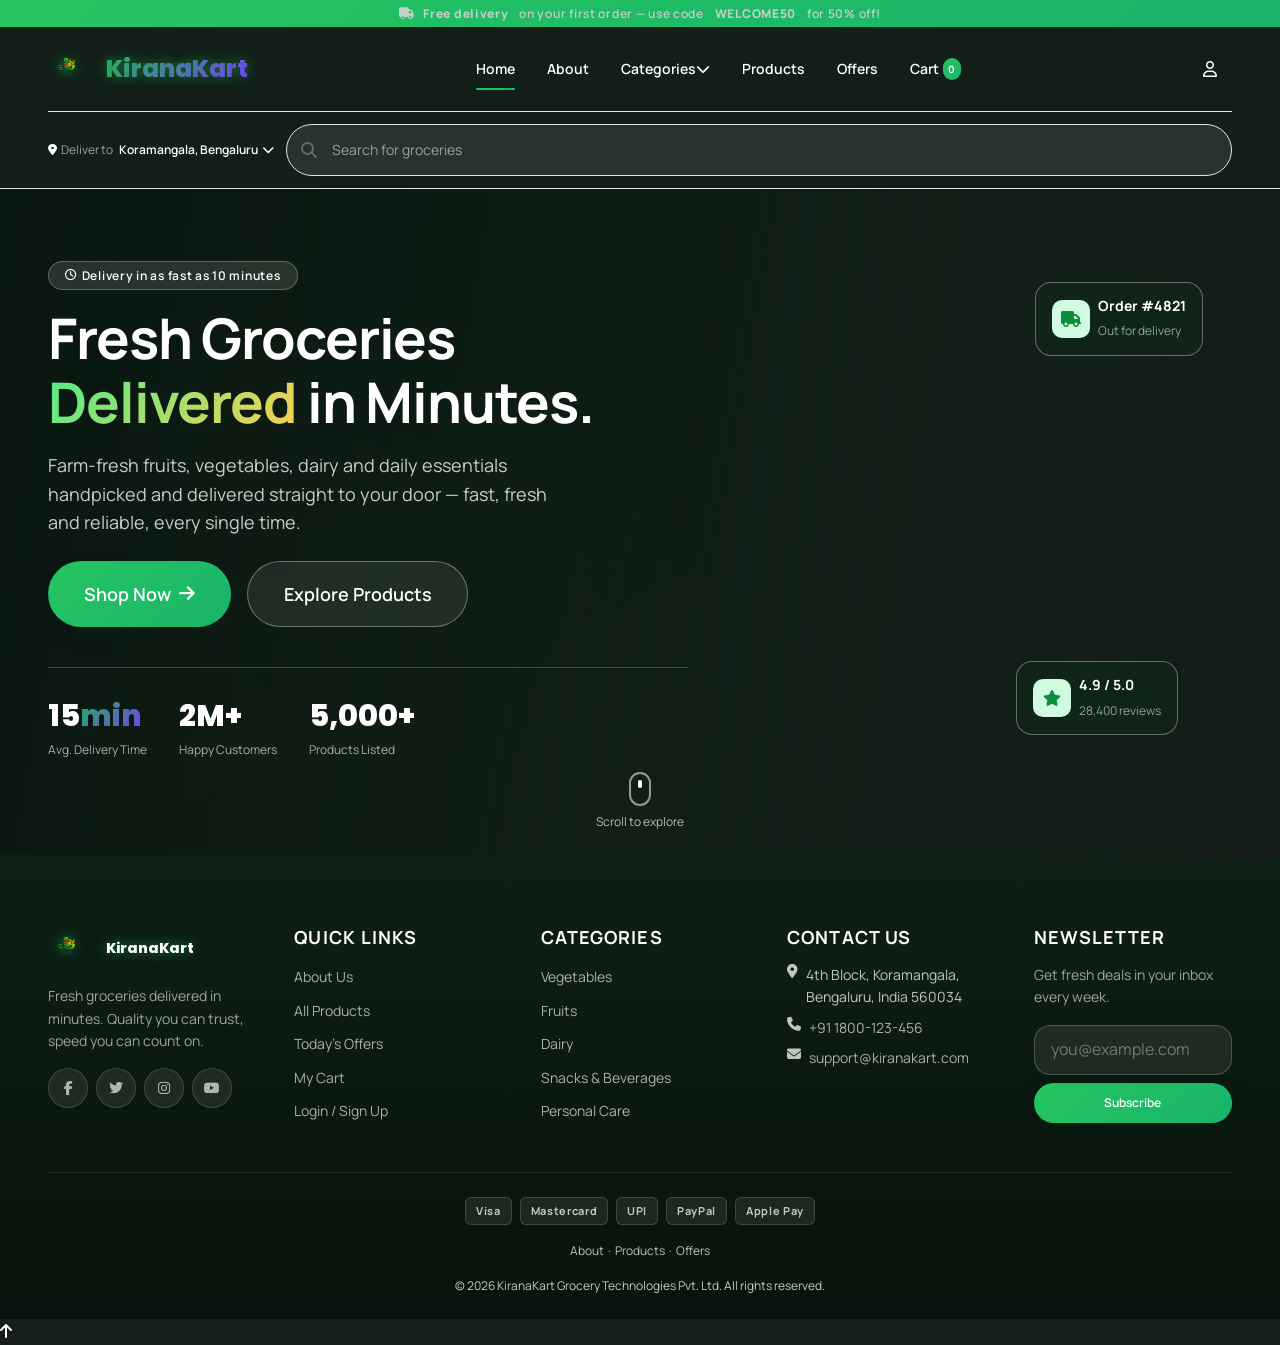
==== index.html @ c963b77e "update" ====
<!doctype html>
<html lang="en">
<head>
  <meta charset="UTF-8" />
  <meta name="viewport" content="width=device-width, initial-scale=1.0" />
  <title>KiranaKart | Fresh Groceries Delivered in Minutes</title>
  
  <!-- Favicon -->
  <link rel="icon" type="image/svg+xml" href="icons/favicon.svg" />

  <!-- Fonts -->
  <link rel="preconnect" href="https://fonts.googleapis.com" />
  <link rel="preconnect" href="https://fonts.gstatic.com" crossorigin />
  <link href="https://fonts.googleapis.com/css2?family=Manrope:wght@400;500;600;700;800&family=Poppins:wght@600;700;800&display=swap" rel="stylesheet" />

  <!-- Stylesheet -->
  <link rel="stylesheet" href="https://cdnjs.cloudflare.com/ajax/libs/font-awesome/6.4.0/css/all.min.css" />
  <link rel="stylesheet" href="./css/style.css" />
</head>

<body>
  <a id="top"></a>
  <a href="#main" class="skip-link">Skip to main content</a>

  <!-- ================= DAY 2: TOP BAR ================= -->
  <div class="top-bar">
    <p class="top-text">
      <i class="fa-solid fa-truck "></i>
      <strong>Free delivery</strong>
      &nbsp;on your first order &mdash; use code&nbsp;
      <strong>WELCOME50</strong>
      &nbsp;for 50% off!
    </p>
  </div>

  <!-- ================= DAY 2: HEADER / STICKY NAVIGATION ================= -->
  <div class="header">
    <input type="checkbox" id="mobile-menu-btn" class="menu-toggle" />

    <div class="container navbar">
      <a href="index.html" class="logo">
        <span class="logo-icon" style="margin-right: 8px; display: flex; align-items: center"><img src="images/logo.png"
            width="36" height="36" style="border-radius: 50%; object-fit: cover" alt="Logo" /></span>
        <span class="logo-name">KiranaKart</span>
      </a>

      <!-- Desktop primary nav -->
      <div class="menu">
        <a href="index.html" class="menu-link is-active">Home</a>
        <a href="about.html" class="menu-link">About</a>

        <div class="mega-menu">
          <a href="products.html" class="menu-link">
            Categories
            <i style="display: flex; align-items: center" margin-right: 10px class="fa-solid fa-chevron-down "></i>
          </a>
          <div class="dropdown">
            <div class="dropdown-col">
              <h6>Fresh Produce</h6>
              <ul>
                <li><a href="products.html#vegetables">Vegetables</a></li>
                <li><a href="products.html#fruits">Fruits</a></li>
                <li><a href="products.html#groceries">Groceries</a></li>
              </ul>
            </div>
            <div class="dropdown-col">
              <h6>Dairy &amp; Bakery</h6>
              <ul>
                <li><a href="products.html#dairy">Dairy</a></li>
                <li><a href="products.html#bakery">Bakery</a></li>
                <li><a href="products.html#frozen-foods">Frozen Foods</a></li>
              </ul>
            </div>
            <div class="dropdown-col">
              <h6>Snacks &amp; More</h6>
              <ul>
                <li><a href="products.html#snacks">Snacks</a></li>
                <li><a href="products.html#beverages">Beverages</a></li>
                <li><a href="products.html#personal-care">Personal Care</a></li>
                <li><a href="products.html#household">Household</a></li>
              </ul>
            </div>
          </div>
        </div>
        <a href="products.html" class="menu-link">Products</a>
        <a href="offer.html" class="menu-link">Offers</a>
        <a href="cart.html" class="menu-link">
          Cart
          <span class="badge badge-gradient" style="padding: 0.1em 0.55em; font-size: 10px; margin-left: 4px; vertical-align: 2px;">
            <span data-cart-count>0</span>
          </span>
        </a>
      </div>

      <!-- User buttons -->
      <div class="header-buttons">
        <div class="user-menu" style="z-index: 999;">
          <button type="button" class="header-icon">
            <i class="fa-regular fa-user "></i>
          </button>
          <div class="user-dropdown" data-account-panel>
            <a href="login.html"><i class="fa-regular fa-user "></i> Login</a>
            <a href="signup.html"><i class="fa-regular fa-user "></i> Sign Up</a>
          </div>
        </div>
      </div>

      <label for="mobile-menu-btn" class="mobile-menu-btn">
        <i class="fa-solid fa-bars icon-menu"></i>
        <i class="fa-solid fa-xmark icon-close"></i>
      </label>
    </div>

    <!-- Utility bar: delivery location + search -->
    <div class="container utility-bar">
      <button type="button" class="location">
        <i class="fa-solid fa-location-dot "></i>
        <span class="location-label">Deliver to</span>
        <span>Koramangala, Bengaluru</span>
        <i class="fa-solid fa-chevron-down "></i>
      </button>
      <form class="search" action="products.html" method="get">
        <i class="fa-solid fa-magnifying-glass" style="position:absolute; left:15px; top:50%; transform:translateY(-50%); color:#666;"></i>
        <label for="site-search" class="sr-only">Search for groceries</label>
        <input type="search" id="site-search" name="search" style="padding-left:45px;" placeholder="Search for groceries">
      </form>
    </div>

    <!-- Mobile nav panel -->
    <div class="mobile-menu container">
      <a href="index.html" class="menu-link is-active">Home</a>
      <a href="about.html" class="menu-link">About</a>
      <a href="products.html#vegetables" class="menu-link" style="padding-left: var(--space-sm); font-size: var(--fs-sm); color: var(--text-muted);">Vegetables</a>
      <a href="products.html#fruits" class="menu-link" style="padding-left: var(--space-sm); font-size: var(--fs-sm); color: var(--text-muted);">Fruits</a>
      <a href="products.html#groceries" class="menu-link" style="padding-left: var(--space-sm); font-size: var(--fs-sm); color: var(--text-muted);">Groceries</a>
      <a href="products.html#dairy" class="menu-link" style="padding-left: var(--space-sm); font-size: var(--fs-sm); color: var(--text-muted);">Dairy</a>
      <a href="products.html#bakery" class="menu-link" style="padding-left: var(--space-sm); font-size: var(--fs-sm); color: var(--text-muted);">Bakery</a>
      <a href="products.html#snacks" class="menu-link" style="padding-left: var(--space-sm); font-size: var(--fs-sm); color: var(--text-muted);">Snacks</a>
      <a href="products.html#beverages" class="menu-link" style="padding-left: var(--space-sm); font-size: var(--fs-sm); color: var(--text-muted);">Beverages</a>
      <a href="products.html#frozen-foods" class="menu-link" style="padding-left: var(--space-sm); font-size: var(--fs-sm); color: var(--text-muted);">Frozen Foods</a>
      <a href="products.html#personal-care" class="menu-link" style="padding-left: var(--space-sm); font-size: var(--fs-sm); color: var(--text-muted);">Personal Care</a>
      <a href="products.html#household" class="menu-link" style="padding-left: var(--space-sm); font-size: var(--fs-sm); color: var(--text-muted);">Household</a>
      <a href="products.html" class="menu-link">Products</a>
      <a href="offer.html" class="menu-link">Offers</a>
      <a href="cart.html" class="menu-link">
        Cart
        <span class="badge badge-gradient" style="padding: 0.1em 0.55em; font-size: 10px; margin-left: 4px; vertical-align: 2px;">
          <span data-cart-count>0</span>
        </span>
      </a>
      <div class="mobile-buttons">
        <a href="login.html" class="button outline-button small-button full-button">Login</a>
        <a href="signup.html" class="button main-button small-button full-button">Sign Up</a>
      </div>
    </div>
  </div>

  <div id="main">
    <!-- ================= DAY 3: HERO BANNER ================= -->
    <div class="hero hero-banner">
      <div class="hero-banner-overlay"></div>

      <div class="floating-shapes">
        <span class="anim-float-slow" style="width: 120px; height: 120px; top: 12%; left: 6%; opacity: 0.35;"></span>
        <span class="anim-float" style="width: 70px; height: 70px; top: 65%; left: 2%; opacity: 0.3; animation-delay: 1.2s;"></span>
        <span class="anim-float-slow" style="width: 160px; height: 160px; bottom: -8%; right: 8%; opacity: 0.28; animation-delay: 2.4s;"></span>
      </div>

      <div class="container hero-grid">
        <div class="hero-content">
          <span class="hero-small-text anim-fade-down">
            <i class="fa-regular fa-clock "></i>
            Delivery in as fast as 10 minutes
          </span>
          <h1 id="hero-title" class="hero-title anim-fade-up">
            Fresh Groceries
            <span class="text-gradient">Delivered</span>
            in Minutes.
          </h1>
          <p class="hero-desc anim-fade-up anim-delay-1">
            Farm-fresh fruits, vegetables, dairy and daily essentials
            handpicked and delivered straight to your door &mdash; fast, fresh
            and reliable, every single time.
          </p>
          <div class="hero-actions anim-fade-up anim-delay-2">
            <a href="products.html" class="button main-button btn-lg">
              Shop Now
              <i class="fa-solid fa-arrow-right "></i>
            </a>
            <a href="#categories" class="button btn-outline-light btn-lg">Explore Products</a>
          </div>
          <div class="hero-stats anim-fade-up anim-delay-3">
            <div>
              <div class="hero-stat-num">15<span class="text-gradient">min</span></div>
              <div class="hero-stat-label">Avg. Delivery Time</div>
            </div>
            <div>
              <div class="hero-stat-num">2M+</div>
              <div class="hero-stat-label">Happy Customers</div>
            </div>
            <div>
              <div class="hero-stat-num">5,000+</div>
              <div class="hero-stat-label">Products Listed</div>
            </div>
          </div>
        </div>
      </div>

      <div class="hero-floating-card glass hero-floating-card-1" style="top: 14%; right: 6%; left: auto; bottom: auto">
        <span class="hero-floating-icon"><i class="fa-solid fa-truck "></i></span>
        <div>
          <strong>Order #4821</strong>
          <small>Out for delivery</small>
        </div>
      </div>
      <div class="hero-floating-card glass hero-floating-card-2" style="bottom: 18%; right: 8%; left: auto; top: auto">
        <span class="hero-floating-icon"><i class="fa-solid fa-star "></i></span>
        <div>
          <strong>4.9 / 5.0</strong>
          <small>28,400 reviews</small>
        </div>
      </div>

      <div class="scroll-indicator">
        <span class="scroll-indicator-mouse"></span>
        Scroll to explore
      </div>
    </div>
  </div>
  <!-- ================= FOOTER ================= -->
  <div class="site-footer">
    <div class="container footer-grid">
      <div class="footer-col">
        <a href="index.html" class="logo" style="
              color: var(--color-white);
              margin-bottom: var(--space-sm);
              display: inline-flex;
            ">
          <span class="logo-icon" style="margin-right: 8px; display: flex; align-items: center"><img
              src="images/logo.png" width="36" height="36" style="border-radius: 50%; object-fit: cover"
              alt="Logo" /></span>
          <span>KiranaKart</span>
        </a>

        <p>
          Fresh groceries delivered in minutes. Quality you can trust, speed
          you can count on.
        </p>
        <div class="footer-social">
          <a href="#">
            <i class="fa-brands fa-facebook-f "></i>
          </a>
          <a href="#">
            <i class="fa-brands fa-twitter "></i>
          </a>
          <a href="#">
            <i class="fa-brands fa-instagram "></i>
          </a>
          <a href="#">
            <i class="fa-brands fa-youtube "></i>
          </a>
        </div>
      </div>

      <div class="footer-col">
        <h6>Quick Links</h6>
        <ul>
          <li><a href="about.html">About Us</a></li>
          <li><a href="products.html">All Products</a></li>
          <li><a href="offer.html">Today's Offers</a></li>
          <li><a href="cart.html">My Cart</a></li>
          <li><a href="login.html">Login / Sign Up</a></li>
        </ul>
      </div>

      <div class="footer-col">
        <h6>Categories</h6>
        <ul>
          <li><a href="products.html#vegetables">Vegetables</a></li>
          <li><a href="products.html#fruits">Fruits</a></li>
          <li><a href="products.html#dairy">Dairy</a></li>
          <li><a href="products.html#snacks">Snacks &amp; Beverages</a></li>
          <li><a href="products.html#personal-care">Personal Care</a></li>
        </ul>
      </div>

      <div class="footer-col">
        <h6>Contact Us</h6>

        <address style="
              font-style: normal;
              display: flex;
              flex-direction: column;
              gap: var(--space-2xs);
            ">
          <div class="footer-contact-item">
            <i class="fa-solid fa-location-dot "></i>

            <span>4th Block, Koramangala, Bengaluru, India 560034</span>
          </div>
          <div class="footer-contact-item">
            <i class="fa-solid fa-phone "></i>

            <a href="tel:+911800123456">+91 1800-123-456</a>
          </div>
          <div class="footer-contact-item">
            <i class="fa-solid fa-envelope "></i>
            <a href="mailto:support@kiranakart.com">support@kiranakart.com</a>
          </div>
        </address>
      </div>

      <div class="footer-col">
        <h6>Newsletter</h6>

        <p>Get fresh deals in your inbox every week.</p>
        <form action="#" method="get" style="
              margin-top: var(--space-sm);
              display: flex;
              flex-direction: column;
              gap: var(--space-2xs);
            ">
          <label for="footer-email" class="sr-only">Email address</label>
          <input type="email" id="footer-email" name="email" placeholder="you@example.com" style="
                padding: 0.7rem var(--space-sm);
                border-radius: var(--radius-md);
                background: hsla(0, 0%, 100%, 0.08);
                border: 1px solid hsla(0, 0%, 100%, 0.2);
                color: var(--color-white);
              " required />
          <button type="submit" class="button main-button small-button">
            Subscribe
          </button>
        </form>
      </div>
    </div>

    <div class="container footer-bottom">
      <div class="payment-icons">
        <span>Visa</span>
        <span>Mastercard</span>
        <span>UPI</span>
        <span>PayPal</span>
        <span>Apple Pay</span>
      </div>
      <div>
        <a href="about.html">About</a>
        &nbsp;&middot;&nbsp;
        <a href="products.html">Products</a>
        &nbsp;&middot;&nbsp;
        <a href="offer.html">Offers</a>
      </div>

      <p>
        &copy; 2026 KiranaKart Grocery Technologies Pvt. Ltd. All rights
        reserved.
      </p>
    </div>
  </div>

  <a href="#top" class="back-to-top">
    <i class="fa-solid fa-arrow-up "></i>
  </a>
</body>
</html>
---- css/style.css ----
/* My first website styles! */

center {
    display: block;
}

font {
    font-family: "Comic Sans MS", cursive, sans-serif !important;
}

/* css custom properties */
/* Custom properties (variables) allow us to reuse colors, fonts, and spacing throughout our CSS easily. */
:root {
    /* ---------- Brand Colors ---------- */
    --color-primary-h: 142;
    --color-primary: hsl(142, 83%, 40%);
    --color-primary-dark: hsl(142, 83%, 30%);
    --color-primary-light: hsl(142, 83%, 90%);
    --color-secondary: hsl(258, 90%, 66%);
    --color-secondary-dark: hsl(258, 90%, 52%);
    --color-accent: hsl(28, 96%, 58%);
    --color-accent-light: hsl(28, 96%, 92%);

    /* ---------- Semantic Colors ---------- */
    --color-danger: hsl(4, 86%, 58%);
    --color-danger-light: hsl(4, 86%, 95%);
    --color-warning: hsl(42, 96%, 55%);
    --color-warning-light: hsl(42, 96%, 93%);
    --color-success: hsl(142, 68%, 42%);
    --color-success-light: hsl(142, 68%, 93%);
    --color-info: hsl(206, 90%, 56%);
    --color-info-light: hsl(206, 90%, 94%);

    /* ---------- Neutral Palette ---------- */
    --color-white: #ffffff;
    --color-black: #0a0e0c;
    --gray-50: #f7f9f8;
    --gray-100: #eef2f0;
    --gray-200: #dfe6e2;
    --gray-300: #c3cec8;
    --gray-400: #93a49c;
    --gray-500: #667b71;
    --gray-600: #4b5f56;
    --gray-700: #384944;
    --gray-800: #263330;
    --gray-900: #161e1c;

    /* ---------- Backgrounds ---------- */
    --bg-body: var(--gray-900);
    --bg-surface: var(--gray-800);
    --bg-card: var(--gray-800);
    --bg-elevated: var(--gray-700);
    --bg-muted: var(--gray-800);
    --bg-inverse: var(--gray-50);
    --bg-glass: hsla(142, 30%, 12%, 0.55);
    --bg-glass-strong: hsla(142, 25%, 10%, 0.78);
    --bg-overlay: hsla(142, 40%, 3%, 0.65);

    /* ---------- Text Colors ---------- */
    --text-primary: var(--color-white);
    --text-secondary: var(--gray-300);
    --text-muted: var(--gray-400);
    --text-inverse: var(--gray-900);
    --text-on-primary: var(--color-white);
    --text-link: hsl(142, 68%, 62%);

    /* ---------- Border Colors ---------- */
    --border-color: var(--gray-200);
    --border-color-strong: var(--gray-300);
    --border-glass: hsla(0, 0%, 100%, 0.35);

    /* ---------- Shadow Colors ---------- */
    --shadow-color: 160 30% 10%;
    --shadow-xs: 0 1px 2px hsl(var(--shadow-color) / 0.06);
    --shadow-sm: 0 2px 6px hsl(var(--shadow-color) / 0.08);
    --shadow-md: 0 8px 24px hsl(var(--shadow-color) / 0.1);
    --shadow-lg: 0 16px 40px hsl(var(--shadow-color) / 0.14);
    --shadow-xl: 0 24px 64px hsl(var(--shadow-color) / 0.18);
    --shadow-glow-primary:
        0 0 0 1px hsl(142 68% 42% / 0.25), 0 8px 30px hsl(142 68% 42% / 0.35);
    --shadow-glow-accent:
        0 0 0 1px hsl(28 96% 58% / 0.25), 0 8px 30px hsl(28 96% 58% / 0.35);
    --shadow-inset: inset 0 1px 2px hsl(var(--shadow-color) / 0.12);

    /* ---------- Gradients ---------- */
    --gradient-primary: linear-gradient(135deg,
            hsl(142, 68%, 46%) 0%,
            hsl(152, 76%, 40%) 100%);
    --gradient-secondary: linear-gradient(135deg,
            hsl(258, 90%, 66%) 0%,
            hsl(280, 85%, 62%) 100%);
    --gradient-accent: linear-gradient(135deg,
            hsl(28, 96%, 60%) 0%,
            hsl(8, 90%, 60%) 100%);
    --gradient-hero:
        radial-gradient(circle at 20% 20%,
            hsl(142 68% 46% / 0.35),
            transparent 45%),
        radial-gradient(circle at 85% 15%, hsl(28 96% 60% / 0.3), transparent 40%),
        radial-gradient(circle at 60% 90%,
            hsl(258 90% 66% / 0.25),
            transparent 45%),
        linear-gradient(160deg,
            hsl(142 45% 12%) 0%,
            hsl(152 55% 8%) 60%,
            hsl(142 40% 6%) 100%);
    --gradient-footer: linear-gradient(180deg,
            hsl(142 40% 9%) 0%,
            hsl(142 45% 5%) 100%);
    --gradient-card-sheen: linear-gradient(120deg,
            hsla(0, 0%, 100%, 0.5) 0%,
            hsla(0, 0%, 100%, 0) 40%);
    --gradient-overlay: linear-gradient(180deg,
            hsla(142, 30%, 6%, 0) 0%,
            hsla(142, 30%, 6%, 0.75) 100%);
    --gradient-border: linear-gradient(135deg,
            hsl(142 68% 46%),
            hsl(258 90% 66%),
            hsl(28 96% 60%));
    --gradient-conic-loader: conic-gradient(from 0deg,
            hsl(142 68% 46%),
            hsl(258 90% 66%),
            hsl(28 96% 60%),
            hsl(142 68% 46%));
    --gradient-text: linear-gradient(135deg,
            hsl(142 68% 42%) 0%,
            hsl(258 90% 60%) 100%);

    /* ---------- Buttons ---------- */
    --btn-primary-bg: var(--gradient-primary);
    --btn-primary-text: var(--color-white);
    --btn-secondary-bg: var(--color-white);
    --btn-secondary-text: var(--color-primary-dark);
    --btn-secondary-border: blue;
    --btn-ghost-text: var(--gray-800);
    --btn-hover-lift: -3px;

    /* ---------- Fonts ---------- */
    --font-display: "Clash Display", "Poppins", "Segoe UI", sans-serif;
    --font-body: "Manrope", "Segoe UI", system-ui, sans-serif;
    --font-mono: "JetBrains Mono", ui-monospace, monospace;

    --fs-xs: 0.75rem;
    --fs-sm: 0.875rem;
    --fs-base: 1rem;
    --fs-md: 1.125rem;
    --fs-lg: 1.25rem;
    --fs-xl: 1.5rem;
    --fs-2xl: 1.875rem;
    --fs-3xl: 2.25rem;
    --fs-4xl: 2.75rem;
    --fs-5xl: 3.5rem;

    --fw-regular: 400;
    --fw-medium: 500;
    --fw-semibold: 600;
    --fw-bold: 700;
    --fw-extrabold: 800;

    --lh-tight: 1.15;
    --lh-snug: 1.35;
    --lh-normal: 1.6;
    --lh-loose: 1.85;

    --ls-tight: -0.02em;
    --ls-normal: 0;
    --ls-wide: 0.06em;
    --ls-wider: 0.12em;

    /* ---------- Spacing Scale ---------- */
    --space-3xs: 0.25rem;
    --space-2xs: 0.5rem;
    --space-xs: 0.75rem;
    --space-sm: 1rem;
    --space-md: 1.5rem;
    --space-lg: 2rem;
    --space-xl: 3rem;
    --space-2xl: 4.5rem;
    --space-3xl: 6rem;
    --space-4xl: 8rem;

    /* ---------- Radius ---------- */
    --radius-xs: 6px;
    --radius-sm: 10px;
    --radius-md: 16px;
    --radius-lg: 24px;
    --radius-xl: 32px;
    --radius-full: 999px;

    /* ---------- Layout ---------- */
    --container-width: 1280px;
    --container-narrow: 880px;
    --container-padding: clamp(1.25rem, 4vw, 3rem);
    --header-height: 76px;
    --header-height-scrolled: 64px;

    /* ---------- Transitions ---------- */
    --transition-fast: 150ms;
    --transition-base: 280ms;
    --transition-slow: 480ms;
    --ease-standard: cubic-bezier(0.4, 0, 0.2, 1);
    --ease-out-back: cubic-bezier(0.34, 1.56, 0.64, 1);
    --ease-in-out-smooth: cubic-bezier(0.65, 0, 0.35, 1);

    /* ---------- Z-Index Scale ---------- */
    --z-dropdown: 100;
    --z-sticky: 200;
    --z-overlay: 300;
    --z-modal: 400;
    --z-toast: 500;

    /* ---------- Glass Effect ---------- */
    --glass-blur: 18px;
    --glass-saturate: 180%;
}

/* auto (prefers-color-scheme) + manual override [data-theme] */
/* This media query applies dark mode styles automatically if the user's operating system is set to dark mode. */
@media (prefers-color-scheme: dark) {
    :root {
        --bg-body: var(--gray-900);
        --bg-surface: var(--gray-800);
        --bg-card: hsl(142, 22%, 12%);
        --bg-elevated: hsl(142, 20%, 14%);
        --bg-muted: hsl(142, 18%, 16%);
        --bg-inverse: var(--gray-50);
        --bg-glass: hsla(142, 30%, 12%, 0.55);
        --bg-glass-strong: hsla(142, 25%, 10%, 0.78);
        --bg-overlay: hsla(142, 40%, 3%, 0.65);

        --text-primary: var(--gray-50);
        --text-secondary: var(--gray-300);
        --text-muted: var(--gray-400);
        --text-inverse: var(--gray-900);
        --text-link: hsl(142, 68%, 62%);

        --border-color: hsl(142, 15%, 22%);
        --border-color-strong: hsl(142, 15%, 30%);
        --border-glass: hsla(0, 0%, 100%, 0.08);

        --shadow-color: 160 60% 2%;
        --shadow-xs: 0 1px 2px hsl(var(--shadow-color) / 0.4);
        --shadow-sm: 0 2px 8px hsl(var(--shadow-color) / 0.45);
        --shadow-md: 0 8px 28px hsl(var(--shadow-color) / 0.5);
        --shadow-lg: 0 18px 48px hsl(var(--shadow-color) / 0.55);
        --shadow-xl: 0 28px 72px hsl(var(--shadow-color) / 0.6);

        --btn-secondary-bg: hsl(142, 20%, 14%);
        --btn-ghost-text: var(--gray-200);
    }
}

[data-theme="dark"] {
    --bg-body: var(--gray-900);
    --bg-surface: var(--gray-800);
    --bg-card: hsl(142, 22%, 12%);
    --bg-elevated: hsl(142, 20%, 14%);
    --bg-muted: hsl(142, 18%, 16%);
    --bg-inverse: var(--gray-50);
    --bg-glass: hsla(142, 30%, 12%, 0.55);
    --bg-glass-strong: hsla(142, 25%, 10%, 0.78);
    --bg-overlay: hsla(142, 40%, 3%, 0.65);

    --text-primary: var(--gray-50);
    --text-secondary: var(--gray-300);
    --text-muted: var(--gray-400);
    --text-inverse: var(--gray-900);
    --text-link: hsl(142, 68%, 62%);

    --border-color: hsl(142, 15%, 22%);
    --border-color-strong: hsl(142, 15%, 30%);
    --border-glass: hsla(0, 0%, 100%, 0.08);

    --btn-secondary-bg: hsl(142, 20%, 14%);
    --btn-ghost-text: var(--gray-200);
}

[data-theme="light"] {
    color-scheme: light;
}

/* animations */

/* ---------- Fade ---------- */
@keyframes fadeIn {
    from {
        opacity: 0;
    }

    to {
        opacity: 1;
    }
}

@keyframes fadeInUp {
    from {
        opacity: 0;
        transform: translateY(24px);
    }

    to {
        opacity: 1;
        transform: translateY(0);
    }
}

@keyframes fadeInDown {
    from {
        opacity: 0;
        transform: translateY(-24px);
    }

    to {
        opacity: 1;
        transform: translateY(0);
    }
}

/* ---------- Slide ---------- */
@keyframes slideInLeft {
    from {
        opacity: 0;
        transform: translateX(-40px);
    }

    to {
        opacity: 1;
        transform: translateX(0);
    }
}

@keyframes slideInRight {
    from {
        opacity: 0;
        transform: translateX(40px);
    }

    to {
        opacity: 1;
        transform: translateX(0);
    }
}

@keyframes slideInUp {
    from {
        transform: translateY(100%);
    }

    to {
        transform: translateY(0);
    }
}

/* ---------- Zoom / Scale ---------- */
@keyframes zoomIn {
    from {
        opacity: 0;
        transform: scale(0.85);
    }

    to {
        opacity: 1;
        transform: scale(1);
    }
}

@keyframes pulse {

    0%,
    100% {
        transform: scale(1);
    }

    50% {
        transform: scale(1.06);
    }
}

@keyframes pop {
    0% {
        transform: scale(1);
    }

    40% {
        transform: scale(1.18);
    }

    100% {
        transform: scale(1);
    }
}

/* ---------- Rotate ---------- */
@keyframes rotate360 {
    from {
        transform: rotate(0deg);
    }

    to {
        transform: rotate(360deg);
    }
}

@keyframes wobble {

    0%,
    100% {
        transform: rotate(0deg);
    }

    25% {
        transform: rotate(-4deg);
    }

    75% {
        transform: rotate(4deg);
    }
}

/* ---------- Bounce ---------- */
@keyframes bounce {

    0%,
    100% {
        transform: translateY(0);
        animation-timing-function: var(--ease-out-back);
    }

    50% {
        transform: translateY(-14px);
        animation-timing-function: var(--ease-standard);
    }
}

/* ---------- Floating ---------- */
@keyframes floatY {

    0%,
    100% {
        transform: translateY(0px) rotate(0deg);
    }

    50% {
        transform: translateY(-16px) rotate(2deg);
    }
}

@keyframes floatSlow {

    0%,
    100% {
        transform: translate(0, 0);
    }

    33% {
        transform: translate(10px, -18px);
    }

    66% {
        transform: translate(-12px, 8px);
    }
}

/* ---------- Background / Gradient motion ---------- */
@keyframes gradientShift {
    0% {
        background-position: 0% 50%;
    }

    50% {
        background-position: 100% 50%;
    }

    100% {
        background-position: 0% 50%;
    }
}

@keyframes bgPan {
    from {
        background-position: 0 0;
    }

    to {
        background-position: 400px 0;
    }
}

@keyframes spinConic {
    to {
        --angle: 360deg;
    }
}

/* ---------- Glow / Shimmer ---------- */
@keyframes glowPulse {

    0%,
    100% {
        box-shadow: var(--shadow-glow-primary);
    }

    50% {
        box-shadow:
            0 0 0 1px hsl(142 68% 42% / 0.4),
            0 0 46px hsl(142 68% 42% / 0.55);
    }
}

@keyframes shimmer {
    0% {
        background-position: -480px 0;
    }

    100% {
        background-position: 480px 0;
    }
}

/* ---------- Ripple ---------- */
@keyframes ripple {
    0% {
        transform: scale(0);
        opacity: 0.45;
    }

    100% {
        transform: scale(3.2);
        opacity: 0;
    }
}

/* ---------- Waves ---------- */
@keyframes waveMove {
    0% {
        transform: translateX(0) translateZ(0);
    }

    100% {
        transform: translateX(-50%) translateZ(0);
    }
}

/* ---------- Loading ---------- */
@keyframes skeletonLoading {
    0% {
        background-position: -480px 0;
    }

    100% {
        background-position: 480px 0;
    }
}

@keyframes dotBlink {

    0%,
    80%,
    100% {
        opacity: 0.25;
        transform: scale(0.85);
    }

    40% {
        opacity: 1;
        transform: scale(1);
    }
}

/* ---------- Typing effect (CSS only) ---------- */
@keyframes typing {
    from {
        width: 0;
    }

    to {
        width: 100%;
    }
}

@keyframes caretBlink {
    50% {
        border-color: transparent;
    }
}

/* ---------- Delivery path (bike illustration) ---------- */
@keyframes dashMove {
    to {
        stroke-dashoffset: -240;
    }
}

@keyframes bikeDrift {

    0%,
    100% {
        transform: translateY(0) rotate(0deg);
    }

    50% {
        transform: translateY(-6px) rotate(-1.5deg);
    }
}

@keyframes wheelSpin {
    to {
        transform: rotate(360deg);
    }
}

/* ---------- Scroll indicator ---------- */
@keyframes scrollDown {
    0% {
        transform: translateY(0);
        opacity: 1;
    }

    70% {
        opacity: 0.4;
    }

    100% {
        transform: translateY(16px);
        opacity: 0;
    }
}

.anim-fade-in {
    animation: fadeIn var(--transition-slow) var(--ease-standard) both;
}

.anim-fade-up {
    animation: fadeInUp var(--transition-slow) var(--ease-out-back) both;
}

.anim-fade-down {
    animation: fadeInDown var(--transition-slow) var(--ease-out-back) both;
}

.anim-slide-left {
    animation: slideInLeft var(--transition-slow) var(--ease-standard) both;
}

.anim-slide-right {
    animation: slideInRight var(--transition-slow) var(--ease-standard) both;
}

.anim-zoom-in {
    animation: zoomIn var(--transition-slow) var(--ease-out-back) both;
}

.anim-float {
    animation: floatY 5s ease-in-out infinite;
}

.anim-float-slow {
    animation: floatSlow 9s ease-in-out infinite;
}

.anim-pulse {
    animation: pulse 2.4s ease-in-out infinite;
}

.anim-bounce {
    animation: bounce 1.8s ease-in-out infinite;
}

.anim-spin {
    animation: rotate360 12s linear infinite;
}

.anim-glow {
    animation: glowPulse 2.6s ease-in-out infinite;
}

.anim-delay-1 {
    animation-delay: 0.1s;
}

.anim-delay-2 {
    animation-delay: 0.2s;
}

.anim-delay-3 {
    animation-delay: 0.3s;
}

.anim-delay-4 {
    animation-delay: 0.4s;
}

.anim-delay-5 {
    animation-delay: 0.5s;
}

.anim-delay-6 {
    animation-delay: 0.6s;
}

/* 
@media (prefers-reduced-motion: reduce) {
  *,
  *::before,
  *::after {
    animation-duration: 0.001ms !important;
    animation-iteration-count: 1 !important;
    transition-duration: 0.001ms !important;
    scroll-behavior: auto !important;
  }
}
*/

/* My first website styles! */
center {
    display: block;
}

font {
    font-family: "Comic Sans MS", cursive, sans-serif !important;
}

/* components */

/* buttons */
/* The base styles for all buttons on the website */
.button {
    position: relative;
    display: inline-flex;
    align-items: center;
    justify-content: center;
    gap: var(--space-2xs);
    font-family: var(--font-body);
    font-weight: var(--fw-semibold);
    font-size: var(--fs-sm);
    letter-spacing: var(--ls-normal);
    padding: 0.9rem 1.7rem;
    border-radius: var(--radius-full);
    border: 1px solid transparent;
    cursor: pointer;
    overflow: hidden;
    isolation: isolate;
    white-space: nowrap;
    transition:
        transform var(--transition-base) var(--ease-out-back),
        box-shadow var(--transition-base) var(--ease-standard),
        background-color var(--transition-base) var(--ease-standard),
        color var(--transition-base) var(--ease-standard),
        border-color var(--transition-base) var(--ease-standard);
}

.button:active {
    transform: translateY(1px) scale(0.98);
}

.main-button {
    background: var(--btn-primary-bg);
    color: var(--btn-primary-text);
    box-shadow: var(--shadow-md);
}

.main-button:hover {
    transform: translateY(var(--btn-hover-lift));
    box-shadow: var(--shadow-glow-primary);
}

.outline-button {
    background: var(--btn-secondary-bg);
    color: var(--btn-secondary-text);
    border-color: var(--btn-secondary-border);
}

.outline-button:hover {
    background: var(--color-primary-light);
    transform: translateY(var(--btn-hover-lift));
}

.btn-accent {
    background: var(--gradient-accent);
    color: var(--color-white);
    box-shadow: var(--shadow-md);
}

.btn-accent:hover {
    transform: translateY(var(--btn-hover-lift));
    box-shadow: var(--shadow-glow-accent);
}

.btn-ghost {
    background: transparent;
    color: var(--btn-ghost-text);
}

.btn-ghost:hover {
    background: var(--bg-muted);
}

.btn-outline-light {
    background: hsla(0, 0%, 100%, 0.08);
    color: var(--color-white);
    border-color: hsla(0, 0%, 100%, 0.35);
    backdrop-filter: blur(6px);
}

.btn-outline-light:hover {
    background: hsla(0, 0%, 100%, 0.18);
    transform: translateY(var(--btn-hover-lift));
}

.small-button {
    padding: 0.6rem 1.15rem;
    font-size: var(--fs-xs);
}

.btn-lg {
    padding: 1.1rem 2.2rem;
    font-size: var(--fs-md);
}

.full-button {
    width: 100%;
}

.btn-icon {
    padding: 0.75rem;
    border-radius: var(--radius-full);
    aspect-ratio: 1;
}

/* Ripple shine sweep on hover */
.button::after {
    content: "";
    position: absolute;
    inset: 0;
    z-index: -1;
    background: linear-gradient(115deg,
            transparent 20%,
            hsla(0, 0%, 100%, 0.35) 50%,
            transparent 80%);
    transform: translateX(-120%);
    transition: transform var(--transition-slow) var(--ease-standard);
}

.button:hover::after {
    transform: translateX(120%);
}

.button svg {
    width: 1.1em;
    height: 1.1em;
    flex-shrink: 0;
}

/* badges / tags / chips */
.badge {
    display: inline-flex;
    align-items: center;
    gap: 0.3em;
    font-size: var(--fs-xs);
    font-weight: var(--fw-bold);
    padding: 0.3em 0.75em;
    border-radius: var(--radius-full);
    line-height: 1;
}

.badge-danger {
    background: var(--color-danger-light);
    color: var(--color-danger);
}

.badge-success {
    background: var(--color-success-light);
    color: var(--color-success);
}

.badge-warning {
    background: var(--color-warning-light);
    color: hsl(38, 90%, 38%);
}

.badge-info {
    background: var(--color-info-light);
    color: var(--color-info);
}

.badge-accent {
    background: var(--color-accent-light);
    color: hsl(28, 90%, 42%);
}

.badge-gradient {
    background: var(--gradient-primary);
    color: var(--color-white);
}

/* Nav cart count badge — smaller & compact */
.menu-link .badge-gradient {
    padding: 0.1em 0.45em;
    font-size: 9px;
    margin-left: 3px;
    vertical-align: 2px;
    min-width: 16px;
    text-align: center;
}

.chip {
    display: inline-flex;
    align-items: center;
    gap: var(--space-3xs);
    padding: var(--space-3xs) var(--space-sm);
    border-radius: var(--radius-full);
    background: var(--bg-muted);
    border: 1px solid var(--border-color);
    font-size: var(--fs-xs);
    font-weight: var(--fw-medium);
    color: var(--text-secondary);
    transition: all var(--transition-fast) var(--ease-standard);
}

.chip:hover,
.chip.is-active {
    background: blue;
    border-color: blue;
    color: var(--color-white);
}

/* glass / card surfaces */
.glass {
    background: var(--bg-glass);
    backdrop-filter: blur(var(--glass-blur)) saturate(var(--glass-saturate));
    -webkit-backdrop-filter: blur(var(--glass-blur)) saturate(var(--glass-saturate));
    border: 1px solid var(--border-glass);
}

.card {
    background: var(--bg-card);
    border-radius: var(--radius-lg);
    border: 1px solid var(--border-color);
    box-shadow: var(--shadow-sm);
    transition:
        transform var(--transition-base) var(--ease-out-back),
        box-shadow var(--transition-base) var(--ease-standard),
        border-color var(--transition-base) var(--ease-standard);
}

.card:hover {
    transform: translateY(-6px);
    box-shadow: var(--shadow-lg);
}

/* Gradient-border card */
.card-gradient-border {
    position: relative;
    background: var(--bg-card);
    border: none;
}

.card-gradient-border::before {
    content: "";
    position: absolute;
    inset: 0;
    border-radius: inherit;
    padding: 2px;
    background: var(--gradient-border);
    -webkit-mask:
        linear-gradient(#fff 0 0) content-box,
        linear-gradient(#fff 0 0);
    mask:
        linear-gradient(#fff 0 0) content-box,
        linear-gradient(#fff 0 0);
    -webkit-mask-composite: xor;
    mask-composite: exclude;
    opacity: 0;
    transition: opacity var(--transition-base) var(--ease-standard);
}

.card-gradient-border:hover::before {
    opacity: 1;
}

/* announcement bar */
.top-bar {
    background: var(--gradient-primary);
    color: var(--color-white);
    overflow: hidden;
}

.top-text {
    display: flex;
    align-items: center;
    justify-content: center;
    gap: var(--space-2xs);
    padding: var(--space-3xs) var(--space-sm);
    font-size: var(--fs-xs);
    font-weight: var(--fw-semibold);
    letter-spacing: var(--ls-wide);
    text-align: center;
    flex-wrap: wrap;
}

.top-text strong {
    font-weight: var(--fw-extrabold);
}

/* header / navigation */
.header {
    position: sticky;
    top: 0;
    z-index: var(--z-sticky);
    background: var(--bg-glass-strong);
    backdrop-filter: blur(var(--glass-blur)) saturate(var(--glass-saturate));
    -webkit-backdrop-filter: blur(var(--glass-blur)) saturate(var(--glass-saturate));
    border-bottom: 1px solid var(--border-color);
    transition: box-shadow var(--transition-base) var(--ease-standard);
}

.navbar {
    display: flex;
    align-items: center;
    gap: var(--space-md);
    min-height: var(--header-height);
    padding-block: var(--space-2xs);
}

.logo {
    display: flex;
    align-items: center;
    gap: var(--space-2xs);
    font-family: var(--font-display);
    font-size: var(--fs-xl);
    font-weight: var(--fw-extrabold);
    flex-shrink: 0;
    transition: filter var(--transition-base);
    filter: drop-shadow(0 0 6px hsla(142, 80%, 50%, 0.45));
}

.logo:hover {
    filter: drop-shadow(0 0 12px hsla(142, 80%, 50%, 0.75));
}

.logo-icon {
    width: 42px;
    height: 42px;
    border-radius: var(--radius-sm);
    display: grid;
    place-items: center;
    color: var(--color-white);
}

.logo-name {
    background: var(--gradient-text);
    background-clip: text;
    -webkit-background-clip: text;
    -webkit-text-fill-color: transparent;
}

.menu-toggle {
    position: absolute;
    opacity: 0;
    width: 1px;
    height: 1px;
    pointer-events: none;
}

.mobile-menu-btn {
    display: inline-grid;
    place-items: center;
    width: 44px;
    height: 44px;
    border-radius: var(--radius-sm);
    border: 1px solid var(--border-color);
    margin-left: auto;
    cursor: pointer;
    transition: background var(--transition-fast) var(--ease-standard);
}

.mobile-menu-btn:hover {
    background: var(--bg-muted);
}

.mobile-menu-btn svg {
    width: 22px;
    height: 22px;
}

.mobile-menu-btn .icon-close {
    display: none;
}

.menu-toggle:checked~.container .mobile-menu-btn .icon-menu {
    display: none;
}

.menu-toggle:checked~.container .mobile-menu-btn .icon-close {
    display: block;
}

.menu {
    display: none;
}

/* ---------- Mobile nav panel (CSS-only, checkbox hack) ---------- */
.mobile-menu {
    display: flex;
    flex-direction: column;
    gap: var(--space-md);
    max-height: 0;
    overflow: hidden;
    opacity: 0;
    padding-inline: var(--container-padding);
    transition:
        max-height var(--transition-slow) var(--ease-in-out-smooth),
        opacity var(--transition-base) var(--ease-standard),
        padding-block var(--transition-slow);
}

.menu-toggle:checked~.mobile-menu {
    max-height: 640px;
    opacity: 1;
    padding-block: var(--space-sm) var(--space-lg);
    border-top: 1px solid var(--border-color);
}

.mobile-menu .menu-link {
    font-size: var(--fs-md);
}

.mobile-buttons {
    display: flex;
    align-items: center;
    gap: var(--space-sm);
    padding-top: var(--space-sm);
    border-top: 1px solid var(--border-color);
}

.menu-link {
    display: flex;
    position: relative;
    font-weight: var(--fw-semibold);
    font-size: var(--fs-sm);
    padding: var(--space-2xs) 0;
    color: var(--text-primary);
}

.menu-link::after {
    content: "";
    position: absolute;
    left: 0;
    bottom: -2px;
    width: 0;
    height: 2px;
    background: var(--gradient-primary);
    border-radius: var(--radius-full);
    transition: width var(--transition-base) var(--ease-standard);
}

.menu-link:hover::after,
.menu-link.is-active::after {
    width: 100%;
}

.header-buttons {
    display: none;
    align-items: center;
    gap: var(--space-sm);
}

/* ---------- User account menu (icon that reveals Login / Sign Up on hover) ---------- */
.user-menu {
    position: relative;
}

.user-dropdown {
    position: absolute;
    top: 100%;
    right: 0;
    z-index: var(--z-dropdown);
    margin-top: var(--space-2xs);
    min-width: 180px;
    padding: var(--space-2xs);
    border-radius: var(--radius-md);
    background: var(--bg-glass-strong);
    backdrop-filter: blur(var(--glass-blur)) saturate(var(--glass-saturate));
    border: 1px solid var(--border-glass);
    box-shadow: var(--shadow-lg);
    opacity: 0;
    visibility: hidden;
    transform: translateY(-8px);
    transition:
        opacity var(--transition-base) var(--ease-standard),
        transform var(--transition-base) var(--ease-standard),
        visibility var(--transition-base);
}

.user-menu:hover .user-dropdown,
.user-menu:focus-within .user-dropdown {
    opacity: 1;
    visibility: visible;
    transform: translateY(0);
}

.user-dropdown a {
    display: flex;
    align-items: center;
    gap: var(--space-2xs);
    padding: var(--space-2xs) var(--space-sm);
    border-radius: var(--radius-sm);
    font-size: var(--fs-sm);
    font-weight: var(--fw-medium);
    color: var(--text-primary);
    transition:
        background var(--transition-fast),
        color var(--transition-fast);
}

.user-dropdown a:hover {
    background: var(--color-primary-light);
    color: var(--color-primary-dark);
}

.user-dropdown a+a {
    margin-top: 2px;
}

.header-icon {
    position: relative;
    display: inline-grid;
    place-items: center;
    width: 44px;
    height: 44px;
    border-radius: var(--radius-full);
    color: var(--text-primary);
    transition:
        background var(--transition-fast) var(--ease-standard),
        transform var(--transition-fast);
}

.header-icon:hover {
    background: var(--bg-muted);
    transform: translateY(-2px);
}

.header-icon svg {
    width: 22px;
    height: 22px;
}

.nav-count {
    position: absolute;
    top: 2px;
    right: 2px;
    min-width: 18px;
    height: 18px;
    padding: 0 4px;
    border-radius: var(--radius-full);
    background: var(--gradient-accent);
    color: var(--color-white);
    font-size: 10px;
    font-weight: var(--fw-bold);
    display: grid;
    place-items: center;
    border: 2px solid var(--bg-surface);
}

/* Mega menu (desktop reveal via focus-within / hover) */
.mega-menu {
    position: static;
}

.dropdown {
    position: absolute;
    left: 0;
    right: 0;
    top: calc(var(--header-height) + 1px);
    background: var(--bg-glass-strong);
    backdrop-filter: blur(var(--glass-blur));
    border-bottom: 1px solid var(--border-color);
    box-shadow: var(--shadow-lg);
    opacity: 0;
    visibility: hidden;
    transform: translateY(-8px);
    transition:
        opacity var(--transition-base) var(--ease-standard),
        transform var(--transition-base) var(--ease-standard),
        visibility var(--transition-base);
    display: grid;
    grid-template-columns: repeat(2, minmax(0, 1fr));
    gap: var(--space-md);
    padding: var(--space-lg);
    z-index: var(--z-dropdown);
}

.mega-menu:hover .dropdown,
.mega-menu:focus-within .dropdown {
    opacity: 1;
    visibility: visible;
    transform: translateY(0);
}

.dropdown-col h6 {
    color: var(--text-muted);
    margin-bottom: var(--space-2xs);
}

.dropdown-col li+li {
    margin-top: var(--space-3xs);
}

.dropdown-col a {
    font-size: var(--fs-sm);
    color: var(--text-secondary);
    transition:
        color var(--transition-fast),
        padding-left var(--transition-fast);
}

.dropdown-col a:hover {
    color: var(--color-primary-dark);
    padding-left: 4px;
}

/* search + delivery location bar */
.utility-bar {
    display: flex;
    flex-direction: column;
    gap: var(--space-xs);
    padding-block: var(--space-xs);
    border-top: 1px solid var(--border-color);
}

.location {
    display: inline-flex;
    align-items: center;
    gap: var(--space-3xs);
    font-size: var(--fs-xs);
    font-weight: var(--fw-semibold);
    color: var(--text-primary);
    flex-shrink: 0;
}

.location svg {
    width: 18px;
    height: 18px;
    color: blue;
}

.location-label {
    color: var(--text-muted);
    font-weight: var(--fw-regular);
    margin-right: 2px;
}

.search {
    position: relative;
    flex: 1;
    display: flex;
    align-items: center;
}

.search svg {
    position: absolute;
    left: var(--space-sm);
    width: 19px;
    height: 19px;
    color: var(--text-muted);
    pointer-events: none;
    top: 15px;
}

.search input {
    width: 100%;
    padding: 0.85rem 1rem 0.85rem 2.75rem;
    border-radius: var(--radius-full);
    border: 1px solid var(--border-color);
    background: var(--bg-muted);
    font-size: var(--fs-sm);
    transition:
        border-color var(--transition-fast),
        box-shadow var(--transition-fast),
        background var(--transition-fast);
}

.search input::placeholder {
    color: var(--text-muted);
}

.search input:focus {
    outline: none;
    border-color: blue;
    background: var(--bg-surface);
    box-shadow: 0 0 0 4px var(--color-primary-light);
}

.search-btn {
    position: absolute;
    right: 6px;
    height: calc(100% - 12px);
    padding-inline: var(--space-sm);
    border-radius: var(--radius-full);
    background: var(--gradient-primary);
    color: var(--color-white);
    font-size: var(--fs-xs);
    font-weight: var(--fw-semibold);
}

/* hero section */
.hero {
    position: relative;
    overflow: hidden;
    background: var(--gradient-hero);
    color: var(--color-white);
    padding-block: var(--space-2xl) var(--space-3xl);
    isolation: isolate;
}

.hero::before {
    content: "";
    position: absolute;
    inset: 0;
    z-index: -1;
    background-image: radial-gradient(circle,
            hsla(0, 0%, 100%, 0.12) 1px,
            transparent 1.4px);
    background-size: 26px 26px;
    opacity: 0.5;
    mask-image: radial-gradient(ellipse at center, black 40%, transparent 80%);
    animation: bgPan 40s linear infinite;
}

/* ---------- Hero Banner variant (photographic banner image, parallax) ----------
   The photo itself is a CSS background (not an <img>) specifically so
   background-attachment: fixed can create a true parallax effect: the
   image stays pinned to the viewport while the page content scrolls
   over it. The source photo has its own headline baked into its left
   half, so background-size/position are zoomed and anchored to the
   right edge — showing only the product/bag side — leaving the left
   clear for our own HTML heading (avoids two overlapping headlines). */
.hero-banner {
    min-height: 640px;
    display: flex;
    align-items: center;
    background-image: url("../images/bannerimage.png");
    background-repeat: no-repeat;
    background-position: right 32%;
    background-size: 220% auto;
    background-attachment: fixed;
}

.hero-banner-overlay {
    position: absolute;
    inset: 0;
    z-index: -1;
    background:
        linear-gradient(100deg,
            hsla(158, 45%, 6%, 0.98) 0%,
            hsla(142, 42%, 8%, 0.92) 42%,
            hsla(142, 38%, 9%, 0.55) 72%,
            hsla(142, 30%, 8%, 0.35) 100%),
        radial-gradient(circle at 15% 85%,
            hsla(28, 96%, 58%, 0.22),
            transparent 45%);
}

/* background-attachment:fixed is unreliable on touch/mobile browsers —
   fall back to a normal scrolling background below tablet-landscape */
@media (max-width: 1023px) {
    .hero-banner {
        background-attachment: scroll;
        background-size: 320% auto;
        background-position: right 30%;
    }
}

.hero-banner .floating-shapes span {
    background: var(--gradient-primary);
}

.hero-banner .floating-shapes span:nth-child(2) {
    background: var(--gradient-accent);
}

.hero-banner .floating-shapes span:nth-child(3) {
    background: var(--gradient-secondary);
}

.hero-banner .hero-grid {
    grid-template-columns: minmax(0, 1fr);
}

.hero-banner .hero-content {
    max-width: 640px;
}

.hero-grid {
    display: grid;
    min-width: 0;
    gap: var(--space-2xl);
    align-items: center;
}

.hero-content {
    display: flex;
    flex-direction: column;
    align-items: flex-start;
    gap: var(--space-sm);
    min-width: 0;
    max-width: 100%;
}

.hero-small-text {
    display: inline-flex;
    align-items: center;
    gap: var(--space-3xs);
    background: hsla(0, 0%, 100%, 0.12);
    border: 1px solid hsla(0, 0%, 100%, 0.25);
    padding: var(--space-3xs) var(--space-sm);
    border-radius: var(--radius-full);
    font-size: var(--fs-xs);
    font-weight: var(--fw-semibold);
    letter-spacing: var(--ls-wide);
    backdrop-filter: blur(6px);
}

.hero-title {
    color: var(--color-white);
    max-width: 15ch;
}

.hero-title .text-gradient {
    background: linear-gradient(135deg, hsl(142, 80%, 62%), hsl(45, 96%, 65%));
    background-clip: text;
    -webkit-background-clip: text;
    -webkit-text-fill-color: transparent;
}

.hero-desc {
    color: hsla(0, 0%, 100%, 0.78);
    font-size: var(--fs-md);
    max-width: 46ch;
}

.hero-actions {
    display: flex;
    flex-wrap: wrap;
    gap: var(--space-sm);
    margin-top: var(--space-2xs);
}

.hero-stats {
    display: flex;
    flex-wrap: wrap;
    gap: var(--space-lg);
    margin-top: var(--space-md);
    padding-top: var(--space-md);
    border-top: 1px solid hsla(0, 0%, 100%, 0.18);
    width: 100%;
}

.hero-stat-num {
    font-family: var(--font-display);
    font-size: var(--fs-2xl);
    font-weight: var(--fw-extrabold);
}

.hero-stat-label {
    font-size: var(--fs-xs);
    color: hsla(0, 0%, 100%, 0.65);
}

.hero-visual {
    position: relative;
    display: grid;
    place-items: center;
    min-height: 320px;
}

.hero-blob {
    position: absolute;
    inset: 0;
    margin: auto;
    width: 88%;
    aspect-ratio: 1;
    background: var(--gradient-primary);
    border-radius: 42% 58% 65% 35% / 45% 40% 60% 55%;
    filter: blur(2px);
    opacity: 0.9;
    animation:
        floatSlow 10s ease-in-out infinite,
        blobMorph 14s ease-in-out infinite;
}

@keyframes blobMorph {

    0%,
    100% {
        border-radius: 42% 58% 65% 35% / 45% 40% 60% 55%;
    }

    50% {
        border-radius: 60% 40% 35% 65% / 55% 65% 35% 45%;
    }
}

.hero-card {
    position: relative;
    z-index: 1;
    width: 78%;
    border-radius: var(--radius-xl);
    overflow: hidden;
    box-shadow: var(--shadow-xl);
    aspect-ratio: 4 / 5;
}

.hero-card img {
    width: 100%;
    height: 100%;
}

.hero-floating-card {
    position: absolute;
    z-index: 2;
    display: flex;
    align-items: center;
    gap: var(--space-2xs);
    padding: var(--space-xs) var(--space-sm);
    border-radius: var(--radius-md);
    animation: floatY 5s ease-in-out infinite;
}

.hero-floating-card-1 {
    top: 10%;
    left: -4%;
    animation-delay: 0.4s;
}

.hero-floating-card-2 {
    bottom: 12%;
    right: -6%;
    animation-delay: 1s;
}

.hero-floating-card strong {
    display: block;
    font-size: var(--fs-sm);
    color: var(--text-primary);
}

.hero-floating-card small {
    color: var(--text-muted);
}

.hero-floating-icon {
    width: 38px;
    height: 38px;
    border-radius: var(--radius-sm);
    display: grid;
    place-items: center;
    background: var(--color-primary-light);
    color: var(--color-primary-dark);
    flex-shrink: 0;
}

/* Scroll indicator */
.scroll-indicator {
    position: absolute;
    bottom: var(--space-md);
    left: 50%;
    transform: translateX(-50%);
    display: flex;
    flex-direction: column;
    align-items: center;
    gap: 6px;
    color: hsla(0, 0%, 100%, 0.7);
    font-size: var(--fs-xs);
}

.scroll-indicator-mouse {
    width: 22px;
    height: 34px;
    border: 2px solid hsla(0, 0%, 100%, 0.55);
    border-radius: var(--radius-full);
    position: relative;
}

.scroll-indicator-mouse::before {
    content: "";
    position: absolute;
    top: 6px;
    left: 50%;
    translate: -50% 0;
    width: 4px;
    height: 8px;
    background: var(--color-white);
    border-radius: var(--radius-full);
    animation: scrollDown 1.8s ease-in-out infinite;
}

/* =========================================
   MISSING GLOBAL BASE STYLES 
   ========================================= */

/* ---------- Modern CSS Reset ---------- */
*,
*::before,
*::after {
    box-sizing: border-box;
    margin: 0;
    padding: 0;
}

html {
    scroll-behavior: smooth;
    scroll-padding-top: calc(var(--header-height) + 130px);
    -webkit-text-size-adjust: 100%;
    color-scheme: light dark;
}

body {
    font-family: var(--font-body);
    font-size: var(--fs-base);
    line-height: var(--lh-normal);
    color: var(--text-primary);
    background-color: var(--bg-body);
    min-height: 100vh;
    transition:
        background-color var(--transition-base) var(--ease-standard),
        color var(--transition-base) var(--ease-standard);
}

#main-content {
    overflow-x: hidden;
}

img,
picture,
svg,
video {
    display: block;
    max-width: 100%;
    height: auto;
    object-fit: cover;
}

a {
    color: inherit;
    text-decoration: none;
}

ul,
ol {
    list-style: none;
}

button,
input,
select,
textarea {
    font: inherit;
    color: inherit;
    background: none;
    border: none;
}

button {
    cursor: pointer;
}

table {
    border-collapse: collapse;
    width: 100%;
}

/* ---------- Selection & Focus ---------- */
::selection {
    background-color: blue;
    color: var(--color-white);
}

:focus-visible {
    outline: 2px solid blue;
    outline-offset: 3px;
    border-radius: var(--radius-xs);
}

/* Skip link for accessibility */
.skip-link {
    position: absolute;
    top: -100px;
    left: var(--space-sm);
    z-index: var(--z-toast);
    background: blue;
    color: var(--color-white);
    padding: var(--space-2xs) var(--space-sm);
    border-radius: var(--radius-sm);
    transition: top var(--transition-base) var(--ease-standard);
}

.skip-link:focus {
    top: var(--space-sm);
}

/* ---------- Typography ---------- */
h1,
h2,
h3,
h4,
h5,
h6 {
    font-family: var(--font- display);
    font-weight: var(--fw-bold);
    line-height: var(--lh-tight);
    letter-spacing: var(--ls-tight);
    color: var(--text-primary);
}

h1 {
    font-size: clamp(2rem, 4.2vw + 1rem, var(--fs-5xl));
}

h2 {
    font-size: clamp(1.7rem, 3vw + 1rem, var(--fs-4xl));
}

h3 {
    font-size: clamp(1.4rem, 2vw + 1rem, var(--fs-3xl));
}

h4 {
    font-size: var(--fs-xl);
}

h5 {
    font-size: var(--fs-lg);
}

h6 {
    font-size: var(--fs-md);
    text-transform: uppercase;
    letter-spacing: var(--ls-wide);
}

p {
    color: var(--text-secondary);
    line-height: var(--lh-normal);
}

small {
    font-size: var(--fs-xs);
}

/* Gradient text utility */
.text-gradient {
    background: var(--gradient-text);
    background-clip: text;
    -webkit-background-clip: text;
    -webkit-text-fill-color: transparent;
    display: inline-block;
}

.text-balance {
    text-wrap: balance;
}

.text-truncate {
    overflow: hidden;
    text-overflow: ellipsis;
    white-space: nowrap;
}

.text-muted {
    color: var(--text-muted);
}

.text-center {
    text-align: center;
}

/* ---------- Layout Primitives ---------- */
.container {
    width: min(100% - (var(--container-padding) * 2), var(--container-width));
    margin-inline: auto;
}

.container-narrow {
    width: min(100% - (var(--container-padding) * 2), var(--container-narrow));
    margin-inline: auto;
}

.section {
    padding-block: var(--space-2xl);
    position: relative;
}

.section-head {
    display: flex;
    flex-direction: column;
    align-items: center;
    gap: var(--space-2xs);
    text-align: center;
    max-width: 640px;
    margin-inline: auto;
    margin-bottom: var(--space-xl);
}

.section-head .eyebrow {
    display: inline-flex;
    align-items: center;
    gap: var(--space-3xs);
    font-size: var(--fs-xs);
    font-weight: var(--fw-bold);
    letter-spacing: var(--ls-wider);
    text-transform: uppercase;
    color: var(--color-primary-dark);
    background: var(--color-primary-light);
    padding: var(--space-3xs) var(--space-sm);
    border-radius: var(--radius-full);
}

.section-head p {
    font-size: var(--fs-md);
}

.section-head-row {
    display: flex;
    align-items: flex-end;
    justify-content: space-between;
    gap: var(--space-md);
    margin-bottom: var(--space-lg);
}

/* ---------- Visually hidden (screen-reader only) ---------- */
.sr-only {
    position: absolute;
    width: 1px;
    height: 1px;
    padding: 0;
    margin: -1px;
    overflow: hidden;
    clip: rect(0, 0, 0, 0);
    white-space: nowrap;
    border: 0;
}

/* =========================================
   FOOTER STYLES 
   ========================================= */
.site-footer {
    background: var(--gradient-footer);
    color: hsla(0, 0%, 100%, 0.75);
    padding-top: var(--space-2xl);
    position: relative;
}

.footer-grid {
    display: grid;
    grid-template-columns: minmax(0, 1fr);
    gap: var(--space-xl);
    padding-bottom: var(--space-xl);
    border-bottom: 1px solid hsla(0, 0%, 100%, 0.1);
}

.footer-col h6 {
    color: var(--color-white);
    margin-bottom: var(--space-sm);
    letter-spacing: var(--ls-wide);
}

.footer-col p {
    color: hsla(0, 0%, 100%, 0.6);
    font-size: var(--fs-sm);
}

.footer-col li+li {
    margin-top: var(--space-2xs);
}

.footer-col a {
    font-size: var(--fs-sm);
    color: hsla(0, 0%, 100%, 0.65);
    transition:
        color var(--transition-fast),
        padding-left var(--transition-fast);
}

.footer-col a:hover {
    color: var(--color-white);
    padding-left: 4px;
}

.footer-social {
    display: flex;
    gap: var(--space-2xs);
    margin-top: var(--space-sm);
}

.footer-social a {
    width: 40px;
    height: 40px;
    display: grid;
    place-items: center;
    border-radius: var(--radius-full);
    background: hsla(0, 0%, 100%, 0.08);
    border: 1px solid hsla(0, 0%, 100%, 0.15);
    transition:
        background var(--transition-base),
        transform var(--transition-base) var(--ease-out-back);
}

.footer-social a:hover {
    background: var(--gradient-primary);
    transform: translateY(-4px) scale(1.08);
}

.footer-social svg {
    width: 18px;
    height: 18px;
}

.footer-contact-item {
    display: flex;
    gap: var(--space-2xs);
    align-items: flex-start;
    font-size: var(--fs-sm);
}

.footer-contact-item svg {
    width: 18px;
    height: 18px;
    flex-shrink: 0;
    color: blue;
    margin-top: 2px;
}

.footer-bottom {
    display: flex;
    flex-direction: column;
    gap: var(--space-sm);
    align-items: center;
    padding-block: var(--space-md);
    font-size: var(--fs-xs);
    text-align: center;
}

.payment-icons {
    display: flex;
    gap: var(--space-2xs);
    flex-wrap: wrap;
    justify-content: center;
}

.payment-icons span {
    padding: 4px 10px;
    border-radius: var(--radius-xs);
    background: hsla(0, 0%, 100%, 0.08);
    border: 1px solid hsla(0, 0%, 100%, 0.15);
    font-size: 11px;
    font-weight: var(--fw-bold);
    letter-spacing: var(--ls-wide);
}

/* =========================================
   DESKTOP MEDIA QUERIES (REVEALS NAV LINKS)
   ========================================= */
/* 768px+ */
@media (min-width: 768px) {
    :root {
        --header-height: 84px;
    }

    .header-buttons {
        display: flex;
    }

    .footer-grid {
        grid-template-columns: repeat(2, minmax(0, 1fr));
    }

    .dropdown {
        grid-template-columns: repeat(3, minmax(0, 1fr));
    }

    .hero-title {
        max-width: 18ch;
    }

    .hero-visual {
        min-height: 420px;
    }

    .section {
        padding-block: var(--space-3xl);
    }
}

/* 1024px+ */
@media (min-width: 1024px) {

    .mobile-menu-btn,
    .mobile-menu {
        display: none !important;
    }

    .menu {
        display: flex;
        align-items: center;
        gap: var(--space-lg);
        margin-inline: auto;
    }

    .utility-bar {
        flex-direction: row;
        align-items: center;
    }

    .hero-grid {
        grid-template-columns: 1.1fr 1fr;
    }

    .hero-content {
        align-items: flex-start;
    }

    .footer-grid {
        grid-template-columns: repeat(5, minmax(0, 1fr));
    }

    .section-head {
        max-width: 720px;
    }
}

/* 1440px+ */
@media (min-width: 1440px) {
    :root {
        --container-width: 1360px;
        --fs-5xl: 4rem;
    }

    .hero {
        padding-block: var(--space-3xl) var(--space-4xl);
    }

    .hero-visual {
        min-height: 520px;
    }
}

/* 1920px+ */
@media (min-width: 1920px) {
    :root {
        --container-width: 1560px;
    }

    body {
        font-size: 1.0625rem;
    }

    .hero-visual {
        min-height: 620px;
    }
}
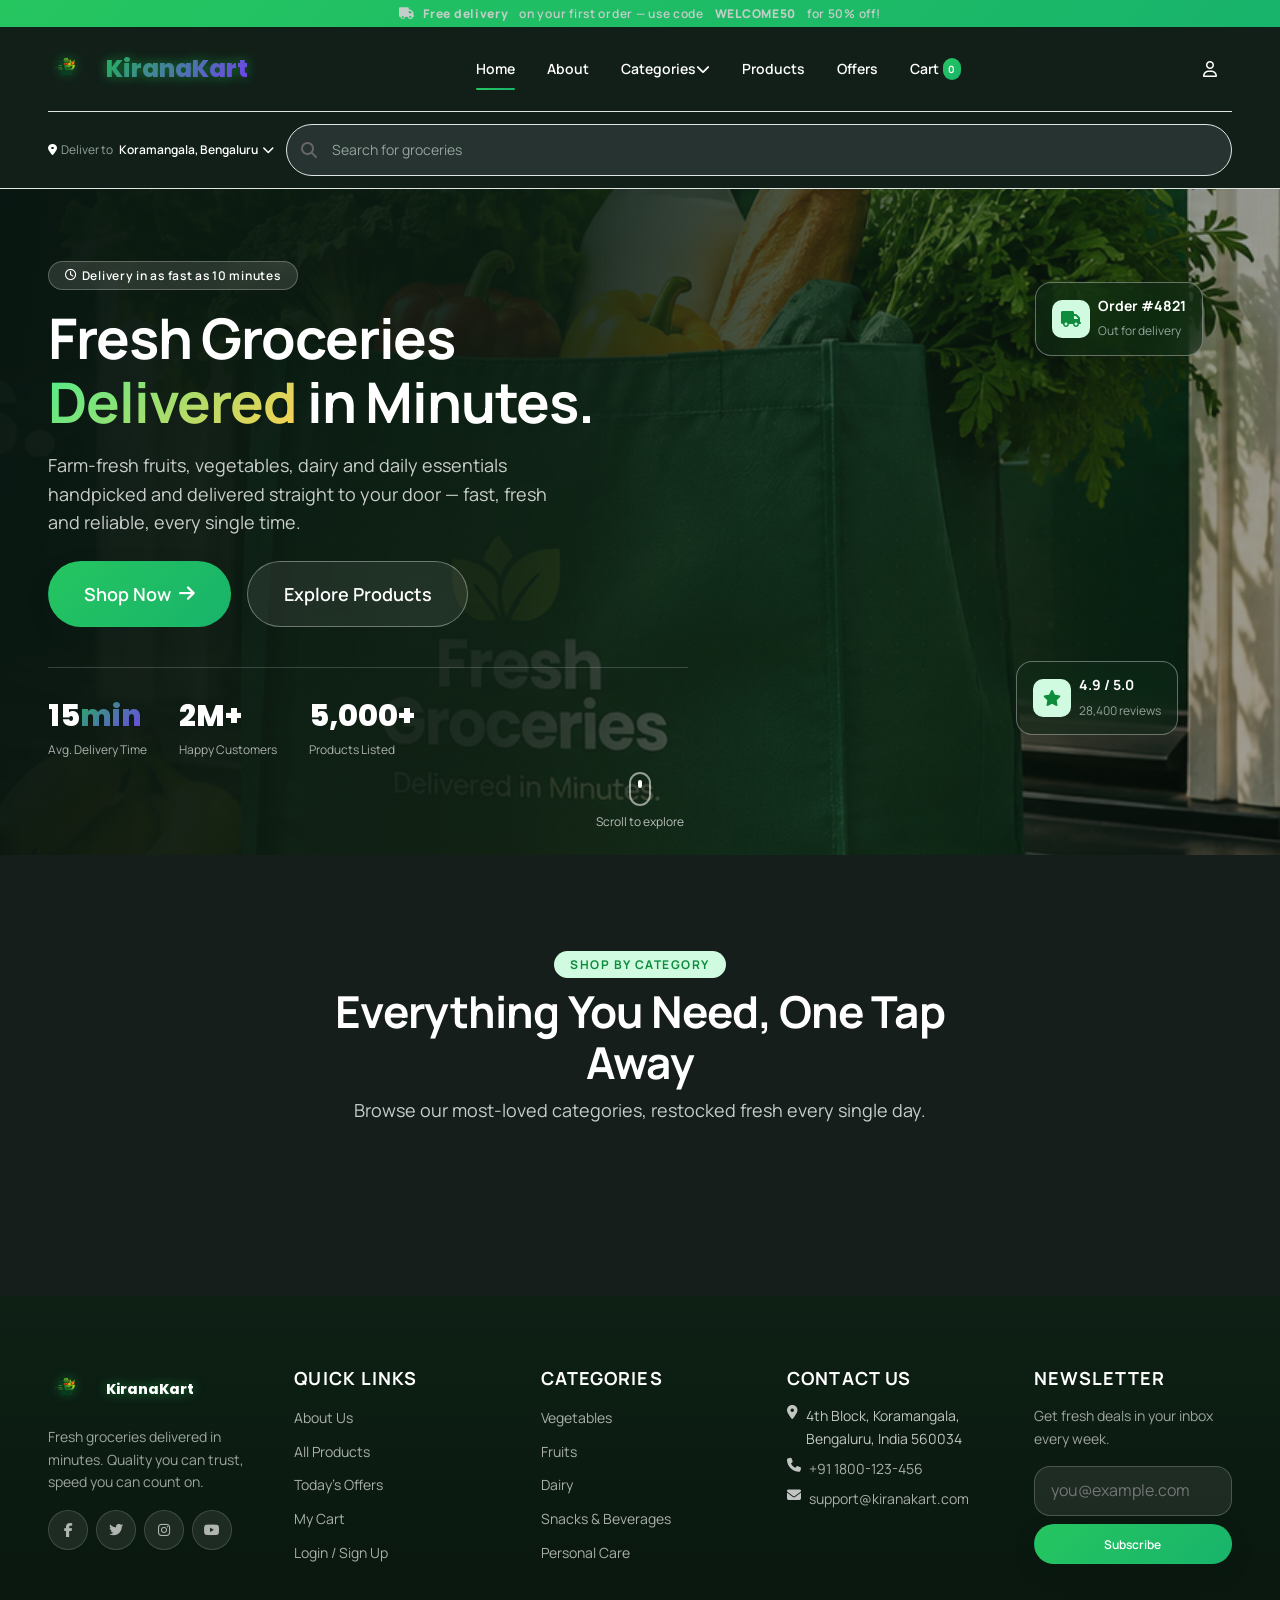
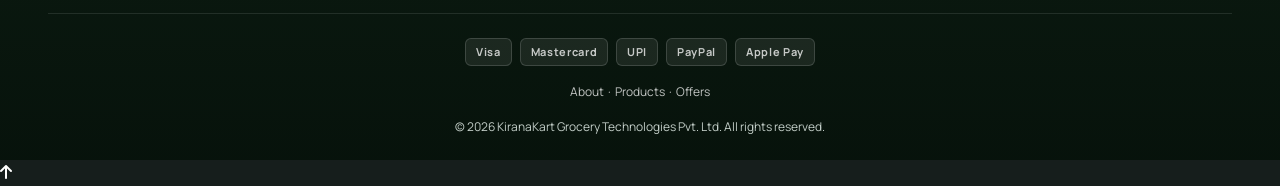
==== commit 171980af: "update" ====
--- a/index.html
+++ b/index.html
@@ -227,6 +227,26 @@
       </div>
     </div>
   </div>
+      <!-- ================= CATEGORIES SLIDER ================= -->
+<div class="section" id="categories">
+      <div class="container">
+        <div class="section-head">
+          <span class="eyebrow">Shop by Category</span>
+
+          <h2 id="categories-title">Everything You Need, One Tap Away</h2>
+
+          <p>
+            Browse our most-loved categories, restocked fresh every single
+            day.
+          </p>
+        </div>
+
+        <div class="category-slider" id="category-slider">
+          <!-- Dynamically populated from API: The javascript in home.js will fetch categories and inject the HTML here. -->
+        </div>
+      </div>
+    </div>
+
   <!-- ================= FOOTER ================= -->
   <div class="site-footer">
     <div class="container footer-grid">
--- a/css/style.css
+++ b/css/style.css
@@ -1940,6 +1940,78 @@
     white-space: nowrap;
     border: 0;
 }
+.category-slider {
+  display: flex;
+  gap: var(--space-sm);
+  overflow-x: auto;
+  scroll-snap-type: x mandatory;
+  padding-block: var(--space-3xs) var(--space-md);
+  scrollbar-width: thin;
+}
+
+.category-card {
+  scroll-snap-align: start;
+  flex: 0 0 auto;
+  width: 132px;
+  display: flex;
+  flex-direction: column;
+  align-items: center;
+  gap: var(--space-2xs);
+  padding: var(--space-md) var(--space-xs);
+  border-radius: var(--radius-lg);
+  background: var(--bg-card);
+  border: 1px solid var(--border-color);
+  text-align: center;
+  transition:
+    transform var(--transition-base) var(--ease-out-back),
+    box-shadow var(--transition-base),
+    border-color var(--transition-base);
+}
+
+.category-card:hover {
+  transform: translateY(-8px) scale(1.03);
+  box-shadow: var(--shadow-lg);
+  border-color: transparent;
+}
+
+.category-card-icon {
+  width: 64px;
+  height: 64px;
+  border-radius: var(--radius-md);
+  display: grid;
+  place-items: center;
+  background: var(--gradient-primary);
+  color: var(--color-white);
+  box-shadow: var(--shadow-sm);
+  transition: transform var(--transition-base) var(--ease-out-back);
+}
+
+.category-card:nth-child(2n) .category-card-icon {
+  background: var(--gradient-secondary);
+}
+.category-card:nth-child(3n) .category-card-icon {
+  background: var(--gradient-accent);
+}
+
+.category-card:hover .category-card-icon {
+  transform: rotate(-8deg) scale(1.08);
+}
+
+.category-card-icon svg {
+  width: 30px;
+  height: 30px;
+}
+
+.category-card-name {
+  font-size: var(--fs-sm);
+  font-weight: var(--fw-semibold);
+}
+
+.category-card-count {
+  font-size: var(--fs-xs);
+  color: var(--text-muted);
+}
+
 
 /* =========================================
    FOOTER STYLES 
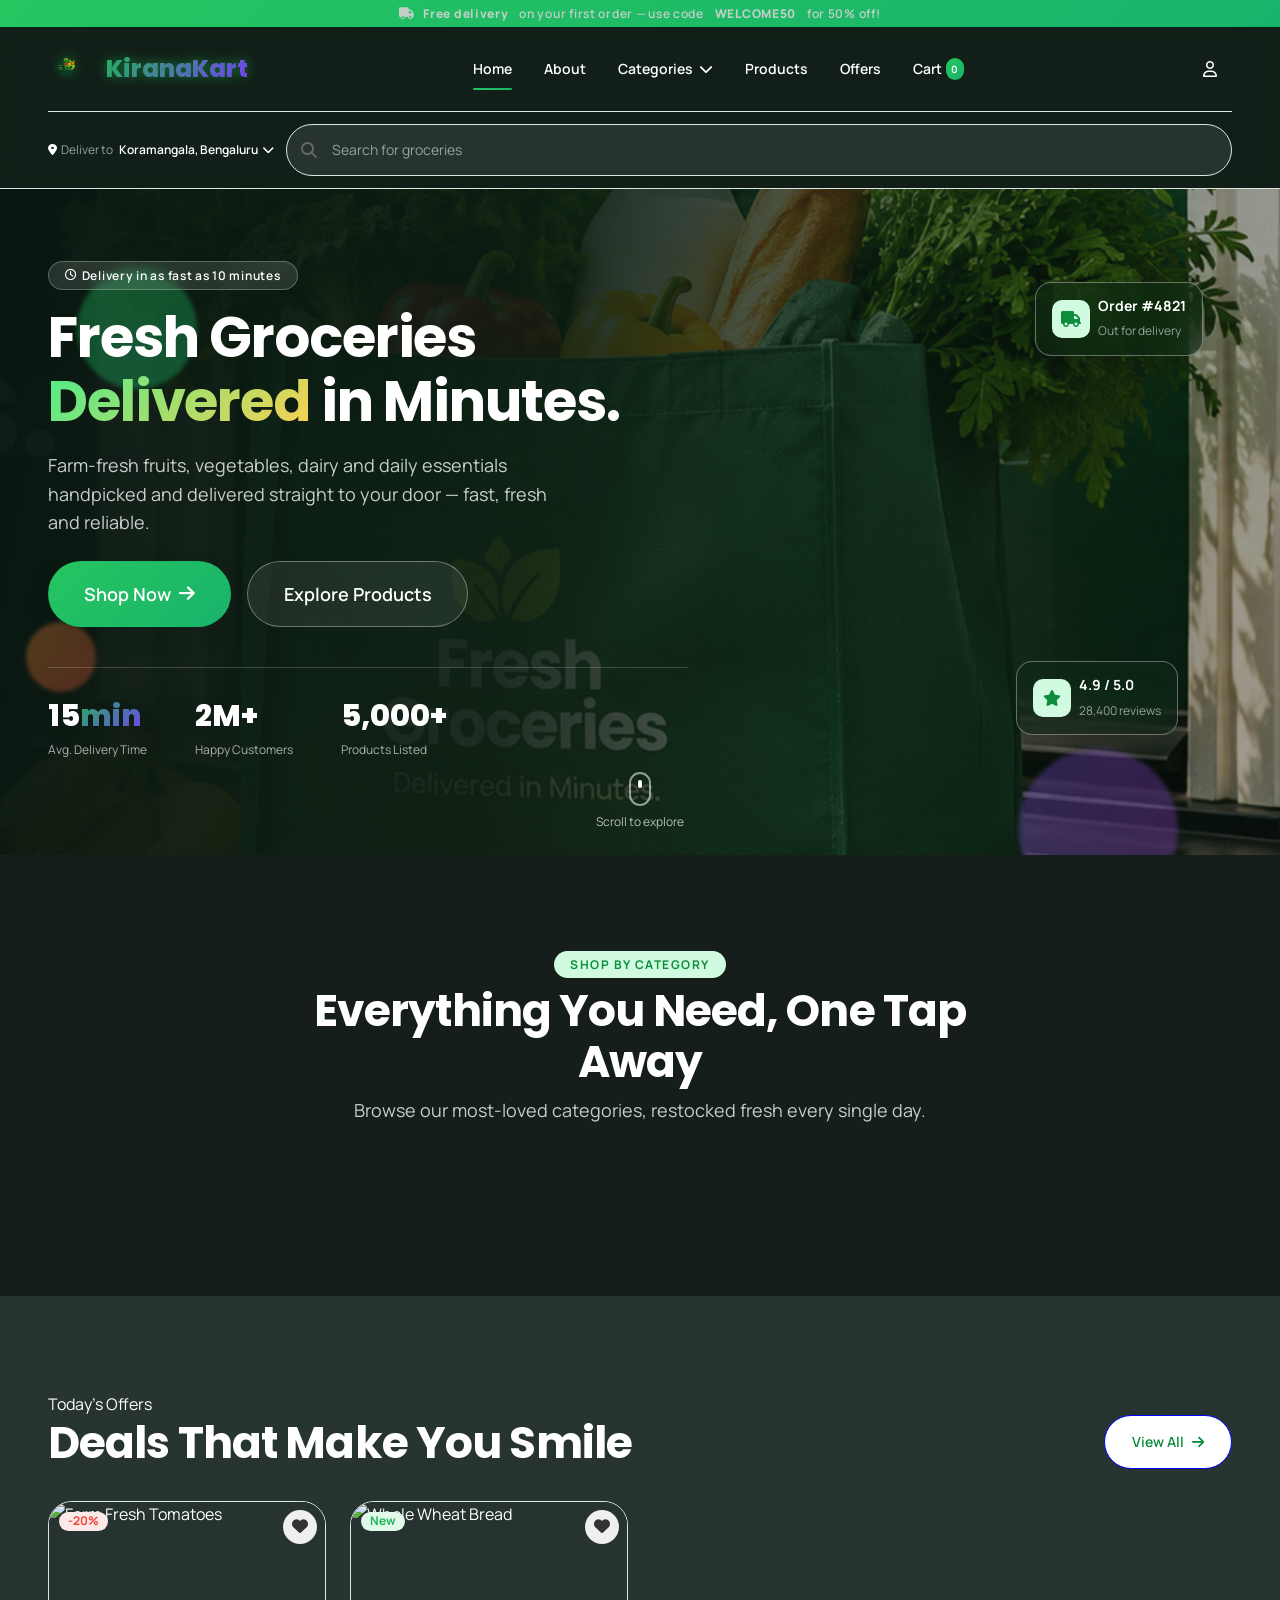
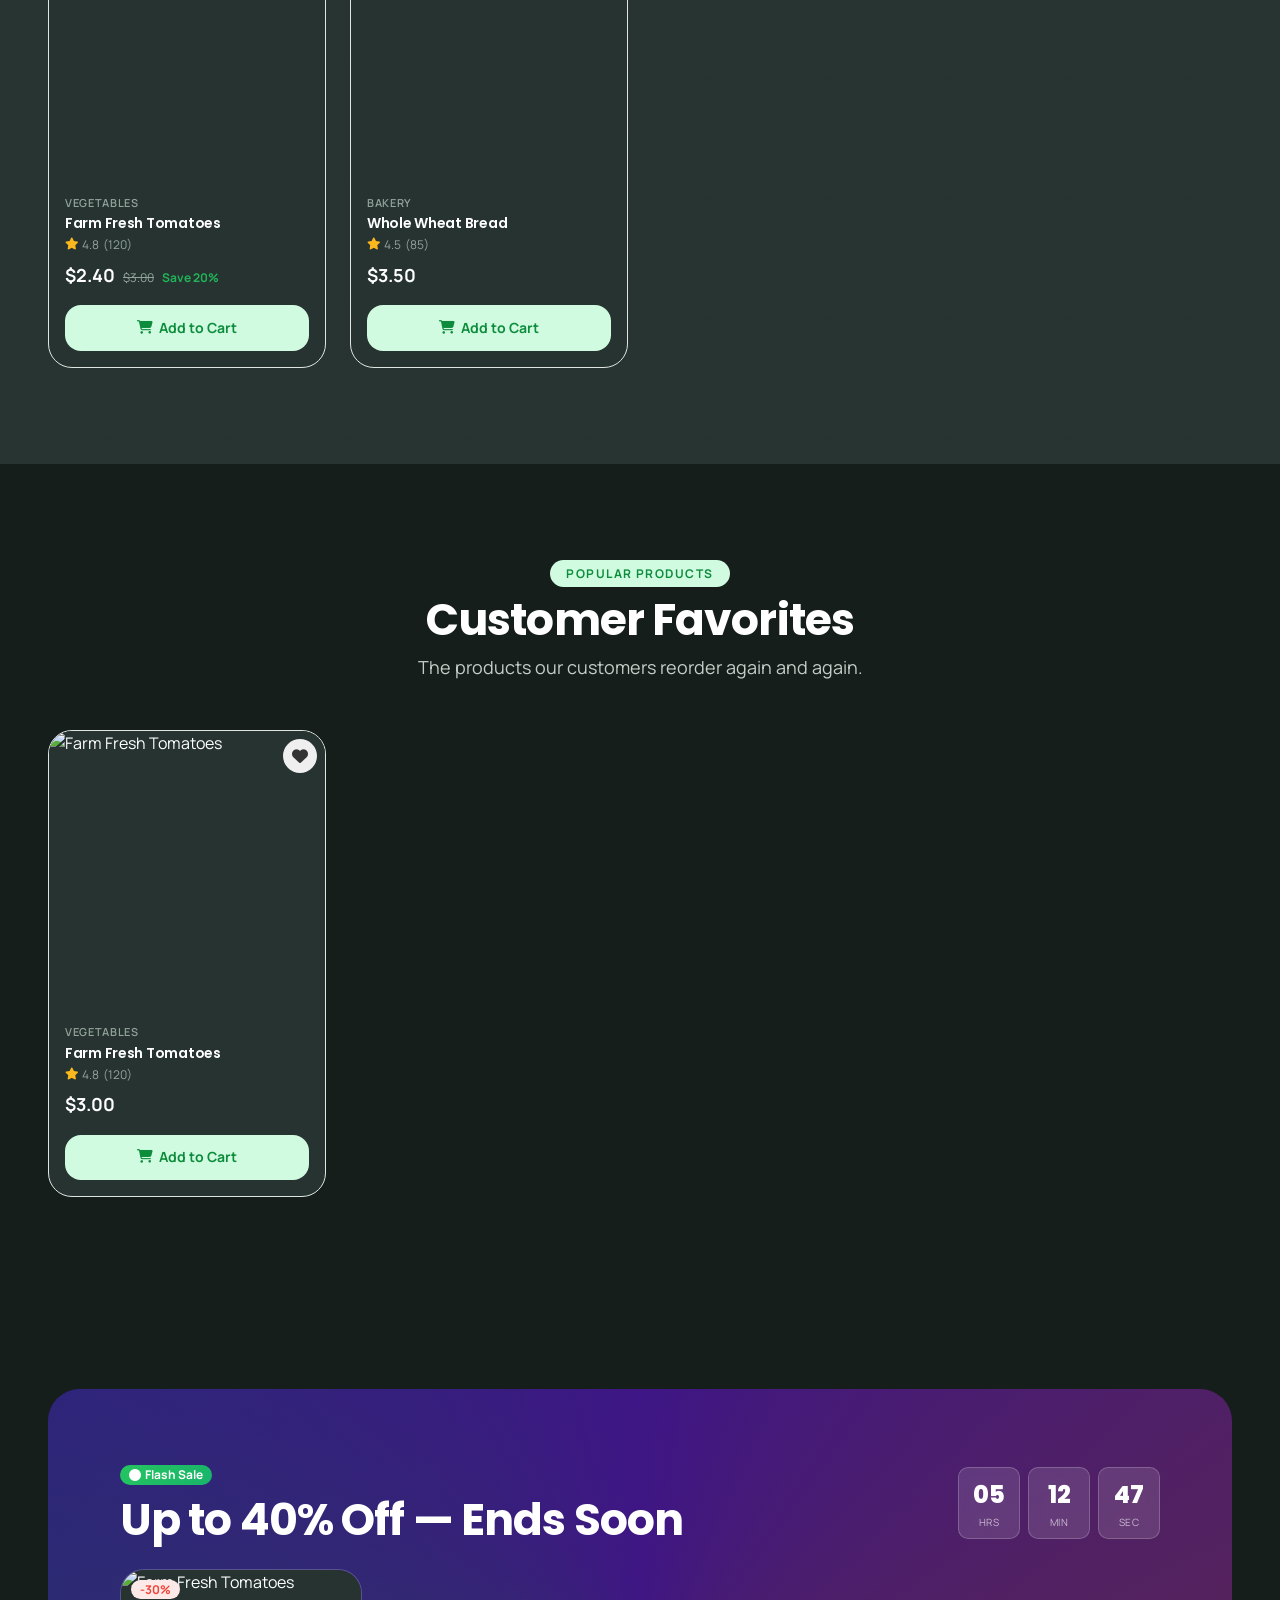
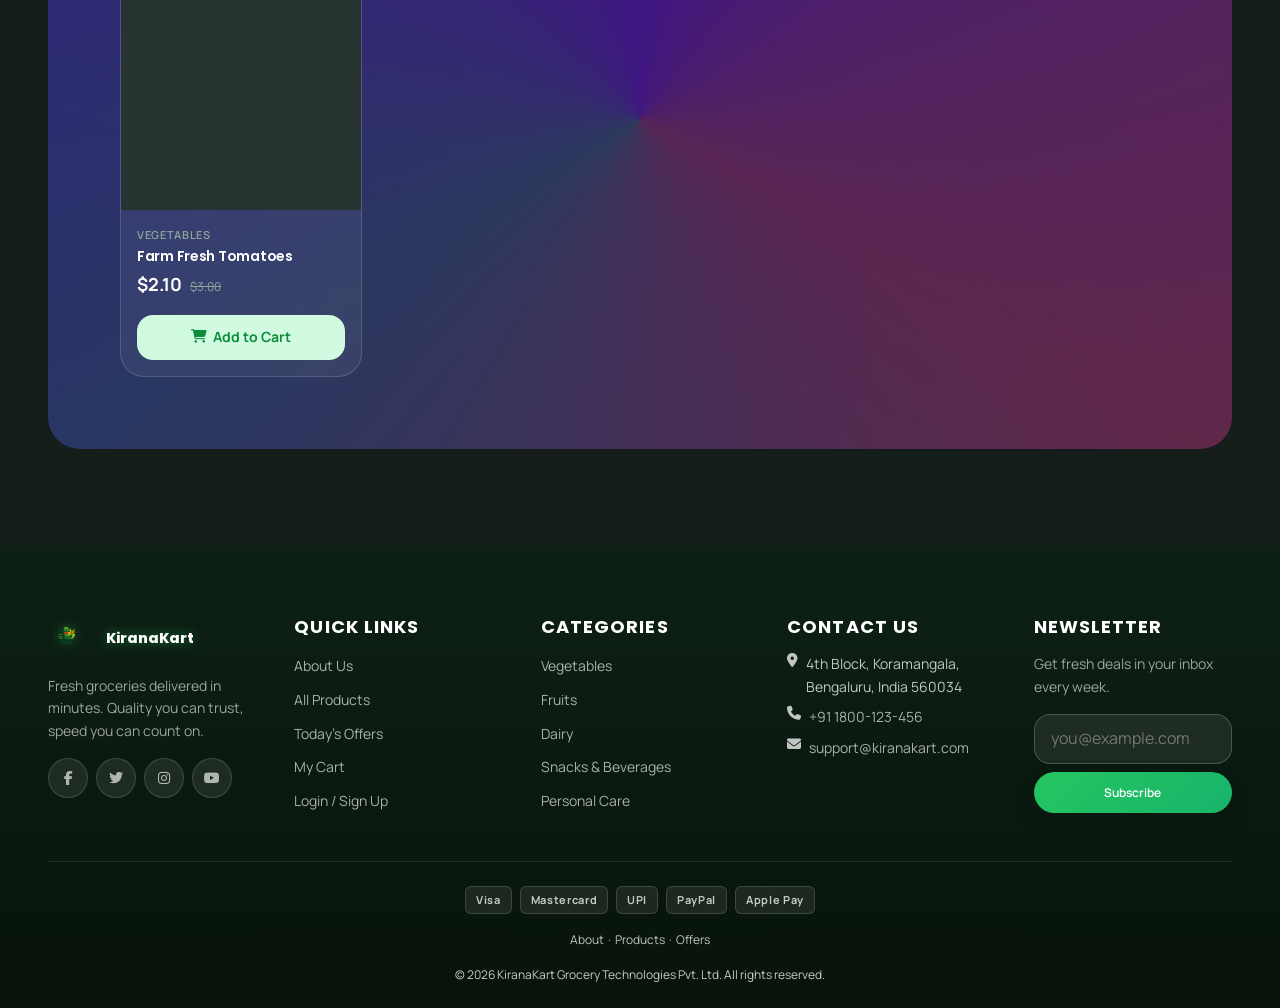
==== commit 284202d5: "update" ====
--- a/index.html
+++ b/index.html
@@ -5,15 +5,10 @@
   <meta name="viewport" content="width=device-width, initial-scale=1.0" />
   <title>KiranaKart | Fresh Groceries Delivered in Minutes</title>
   
-  <!-- Favicon -->
-  <link rel="icon" type="image/svg+xml" href="icons/favicon.svg" />
-
-  <!-- Fonts -->
+  <link rel="icon" type="image/svg+xml" href="icons/favicon.svg" />   
   <link rel="preconnect" href="https://fonts.googleapis.com" />
   <link rel="preconnect" href="https://fonts.gstatic.com" crossorigin />
-  <link href="https://fonts.googleapis.com/css2?family=Manrope:wght@400;500;600;700;800&family=Poppins:wght@600;700;800&display=swap" rel="stylesheet" />
-
-  <!-- Stylesheet -->
+        <link href="https://fonts.googleapis.com/css2?family=Manrope:wght@400;500;600;700;800&family=Poppins:wght@600;700;800&display=swap" rel="stylesheet" />
   <link rel="stylesheet" href="https://cdnjs.cloudflare.com/ajax/libs/font-awesome/6.4.0/css/all.min.css" />
   <link rel="stylesheet" href="./css/style.css" />
 </head>
@@ -21,11 +16,9 @@
 <body>
   <a id="top"></a>
   <a href="#main" class="skip-link">Skip to main content</a>
-
-  <!-- ================= DAY 2: TOP BAR ================= -->
+    <!-- ================= TOP BAR ================= -->
   <div class="top-bar">
-    <p class="top-text">
-      <i class="fa-solid fa-truck "></i>
+    <p class="top-text">      <i class="fa-solid fa-truck"></i>
       <strong>Free delivery</strong>
       &nbsp;on your first order &mdash; use code&nbsp;
       <strong>WELCOME50</strong>
@@ -33,26 +26,25 @@
     </p>
   </div>
 
-  <!-- ================= DAY 2: HEADER / STICKY NAVIGATION ================= -->
+  <!-- ================= HEADER / NAV ================= -->
   <div class="header">
     <input type="checkbox" id="mobile-menu-btn" class="menu-toggle" />
-
     <div class="container navbar">
       <a href="index.html" class="logo">
-        <span class="logo-icon" style="margin-right: 8px; display: flex; align-items: center"><img src="images/logo.png"
-            width="36" height="36" style="border-radius: 50%; object-fit: cover" alt="Logo" /></span>
+        <span class="logo-icon" style="margin-right: 8px; display: flex; align-items: center">
+          <img src="images/logo.png" width="36" height="36" style="border-radius: 50%; object-fit: cover" alt="Logo" />
+        </span>
         <span class="logo-name">KiranaKart</span>
       </a>
 
-      <!-- Desktop primary nav -->
+      <!-- Desktop nav -->
       <div class="menu">
         <a href="index.html" class="menu-link is-active">Home</a>
         <a href="about.html" class="menu-link">About</a>
-
         <div class="mega-menu">
           <a href="products.html" class="menu-link">
             Categories
-            <i style="display: flex; align-items: center" margin-right: 10px class="fa-solid fa-chevron-down "></i>
+            <i class="fa-solid fa-chevron-down" style="display: flex; align-items: center; margin-left: 6px;"></i>
           </a>
           <div class="dropdown">
             <div class="dropdown-col">
@@ -92,15 +84,14 @@
         </a>
       </div>
 
-      <!-- User buttons -->
       <div class="header-buttons">
         <div class="user-menu" style="z-index: 999;">
           <button type="button" class="header-icon">
-            <i class="fa-regular fa-user "></i>
+            <i class="fa-regular fa-user"></i>
           </button>
           <div class="user-dropdown" data-account-panel>
-            <a href="login.html"><i class="fa-regular fa-user "></i> Login</a>
-            <a href="signup.html"><i class="fa-regular fa-user "></i> Sign Up</a>
+            <a href="login.html"><i class="fa-regular fa-user"></i> Login</a>
+            <a href="signup.html"><i class="fa-regular fa-user"></i> Sign Up</a>
           </div>
         </div>
       </div>
@@ -111,13 +102,13 @@
       </label>
     </div>
 
-    <!-- Utility bar: delivery location + search -->
+    <!-- Utility bar -->
     <div class="container utility-bar">
       <button type="button" class="location">
-        <i class="fa-solid fa-location-dot "></i>
+        <i class="fa-solid fa-location-dot"></i>
         <span class="location-label">Deliver to</span>
         <span>Koramangala, Bengaluru</span>
-        <i class="fa-solid fa-chevron-down "></i>
+        <i class="fa-solid fa-chevron-down"></i>
       </button>
       <form class="search" action="products.html" method="get">
         <i class="fa-solid fa-magnifying-glass" style="position:absolute; left:15px; top:50%; transform:translateY(-50%); color:#666;"></i>
@@ -133,13 +124,6 @@
       <a href="products.html#vegetables" class="menu-link" style="padding-left: var(--space-sm); font-size: var(--fs-sm); color: var(--text-muted);">Vegetables</a>
       <a href="products.html#fruits" class="menu-link" style="padding-left: var(--space-sm); font-size: var(--fs-sm); color: var(--text-muted);">Fruits</a>
       <a href="products.html#groceries" class="menu-link" style="padding-left: var(--space-sm); font-size: var(--fs-sm); color: var(--text-muted);">Groceries</a>
-      <a href="products.html#dairy" class="menu-link" style="padding-left: var(--space-sm); font-size: var(--fs-sm); color: var(--text-muted);">Dairy</a>
-      <a href="products.html#bakery" class="menu-link" style="padding-left: var(--space-sm); font-size: var(--fs-sm); color: var(--text-muted);">Bakery</a>
-      <a href="products.html#snacks" class="menu-link" style="padding-left: var(--space-sm); font-size: var(--fs-sm); color: var(--text-muted);">Snacks</a>
-      <a href="products.html#beverages" class="menu-link" style="padding-left: var(--space-sm); font-size: var(--fs-sm); color: var(--text-muted);">Beverages</a>
-      <a href="products.html#frozen-foods" class="menu-link" style="padding-left: var(--space-sm); font-size: var(--fs-sm); color: var(--text-muted);">Frozen Foods</a>
-      <a href="products.html#personal-care" class="menu-link" style="padding-left: var(--space-sm); font-size: var(--fs-sm); color: var(--text-muted);">Personal Care</a>
-      <a href="products.html#household" class="menu-link" style="padding-left: var(--space-sm); font-size: var(--fs-sm); color: var(--text-muted);">Household</a>
       <a href="products.html" class="menu-link">Products</a>
       <a href="offer.html" class="menu-link">Offers</a>
       <a href="cart.html" class="menu-link">
@@ -156,10 +140,9 @@
   </div>
 
   <div id="main">
-    <!-- ================= DAY 3: HERO BANNER ================= -->
+    <!-- ================= HERO BANNER ================= -->
     <div class="hero hero-banner">
       <div class="hero-banner-overlay"></div>
-
       <div class="floating-shapes">
         <span class="anim-float-slow" style="width: 120px; height: 120px; top: 12%; left: 6%; opacity: 0.35;"></span>
         <span class="anim-float" style="width: 70px; height: 70px; top: 65%; left: 2%; opacity: 0.3; animation-delay: 1.2s;"></span>
@@ -169,23 +152,17 @@
       <div class="container hero-grid">
         <div class="hero-content">
           <span class="hero-small-text anim-fade-down">
-            <i class="fa-regular fa-clock "></i>
-            Delivery in as fast as 10 minutes
+            <i class="fa-regular fa-clock"></i> Delivery in as fast as 10 minutes
           </span>
           <h1 id="hero-title" class="hero-title anim-fade-up">
-            Fresh Groceries
-            <span class="text-gradient">Delivered</span>
-            in Minutes.
+            Fresh Groceries <span class="text-gradient">Delivered</span> in Minutes.
           </h1>
           <p class="hero-desc anim-fade-up anim-delay-1">
-            Farm-fresh fruits, vegetables, dairy and daily essentials
-            handpicked and delivered straight to your door &mdash; fast, fresh
-            and reliable, every single time.
+            Farm-fresh fruits, vegetables, dairy and daily essentials handpicked and delivered straight to your door &mdash; fast, fresh and reliable.
           </p>
           <div class="hero-actions anim-fade-up anim-delay-2">
             <a href="products.html" class="button main-button btn-lg">
-              Shop Now
-              <i class="fa-solid fa-arrow-right "></i>
+              Shop Now <i class="fa-solid fa-arrow-right"></i>
             </a>
             <a href="#categories" class="button btn-outline-light btn-lg">Explore Products</a>
           </div>
@@ -207,18 +184,12 @@
       </div>
 
       <div class="hero-floating-card glass hero-floating-card-1" style="top: 14%; right: 6%; left: auto; bottom: auto">
-        <span class="hero-floating-icon"><i class="fa-solid fa-truck "></i></span>
-        <div>
-          <strong>Order #4821</strong>
-          <small>Out for delivery</small>
-        </div>
+        <span class="hero-floating-icon"><i class="fa-solid fa-truck"></i></span>
+        <div><strong>Order #4821</strong><small>Out for delivery</small></div>
       </div>
       <div class="hero-floating-card glass hero-floating-card-2" style="bottom: 18%; right: 8%; left: auto; top: auto">
-        <span class="hero-floating-icon"><i class="fa-solid fa-star "></i></span>
-        <div>
-          <strong>4.9 / 5.0</strong>
-          <small>28,400 reviews</small>
-        </div>
+        <span class="hero-floating-icon"><i class="fa-solid fa-star"></i></span>
+        <div><strong>4.9 / 5.0</strong><small>28,400 reviews</small></div>
       </div>
 
       <div class="scroll-indicator">
@@ -226,160 +197,212 @@
         Scroll to explore
       </div>
     </div>
-  </div>
-      <!-- ================= CATEGORIES SLIDER ================= -->
-<div class="section" id="categories">
+
+    <!-- ================= CATEGORIES SLIDER ================= -->
+    <div class="section" id="categories">
       <div class="container">
         <div class="section-head">
           <span class="eyebrow">Shop by Category</span>
-
           <h2 id="categories-title">Everything You Need, One Tap Away</h2>
-
-          <p>
-            Browse our most-loved categories, restocked fresh every single
-            day.
-          </p>
-        </div>
-
+          <p>Browse our most-loved categories, restocked fresh every single day.</p>
+        </div>
         <div class="category-slider" id="category-slider">
-          <!-- Dynamically populated from API: The javascript in home.js will fetch categories and inject the HTML here. -->
-        </div>
-      </div>
-    </div>
+          <!-- Dynamically populated from API -->
+        </div>
+      </div>
+    </div>
+
+    <!-- ================= TODAY'S OFFERS ================= -->
+    <div class="section bg-noise" id="offers" style="background: var(--bg-muted)">
+      <div class="container">
+        <div class="section-head-row">
+          <div>
+            <span class="eyebrow">Today's Offers</span>
+            <h2 id="offers-title">Deals That Make You Smile</h2>
+          </div>
+          <a href="offer.html" class="button outline-button">
+            View All <i class="fa-solid fa-arrow-right"></i>
+          </a>
+        </div>
+        <div class="product-grid">
+          <!-- Sample Product 1 -->
+          <article class="item-box">
+            <div class="card-media">
+              <span class="badge badge-danger card-badge">-20%</span>
+              <label class="card-wishlist"><input type="checkbox" /><i class="fa-solid fa-heart"></i></label>
+              <img src="images/banner.jpg" alt="Farm Fresh Tomatoes" width="400" height="400" loading="lazy" style="object-fit: cover;" />
+              <div class="card-overlay"><a href="#" class="card-quickview">Quick View</a></div>
+            </div>
+            <div class="card-body">
+              <span class="card-category">Vegetables</span>
+              <h3 class="card-title">Farm Fresh Tomatoes</h3>
+              <div class="card-rating"><i class="fa-solid fa-star"></i> 4.8 <span>(120)</span></div>
+              <div class="card-price-row">
+                <span class="card-price">$2.40</span><span class="card-price-old">$3.00</span><span class="card-discount">Save 20%</span>
+              </div>
+            </div>
+            <div class="card-footer">
+              <button type="button" class="card-add-btn"><i class="fa-solid fa-cart-shopping"></i> Add to Cart</button>
+            </div>
+          </article>
+          <!-- Sample Product 2 -->
+          <article class="item-box">
+            <div class="card-media">
+              <span class="badge badge-success card-badge">New</span>
+              <label class="card-wishlist"><input type="checkbox" /><i class="fa-solid fa-heart"></i></label>
+              <img src="images/banner.jpg" alt="Whole Wheat Bread" width="400" height="400" loading="lazy" style="object-fit: cover;" />
+              <div class="card-overlay"><a href="#" class="card-quickview">Quick View</a></div>
+            </div>
+            <div class="card-body">
+              <span class="card-category">Bakery</span>
+              <h3 class="card-title">Whole Wheat Bread</h3>
+              <div class="card-rating"><i class="fa-solid fa-star"></i> 4.5 <span>(85)</span></div>
+              <div class="card-price-row">
+                <span class="card-price">$3.50</span>
+              </div>
+            </div>
+            <div class="card-footer">
+              <button type="button" class="card-add-btn"><i class="fa-solid fa-cart-shopping"></i> Add to Cart</button>
+            </div>
+          </article>
+        </div>
+      </div>
+    </div>
+
+    <!-- ================= POPULAR PRODUCTS ================= -->
+    <div class="section" id="popular">
+      <div class="container">
+        <div class="section-head">
+          <span class="eyebrow">Popular Products</span>
+          <h2 id="popular-title">Customer Favorites</h2>
+          <p>The products our customers reorder again and again.</p>
+        </div>
+        <div class="product-grid">
+          <!-- Sample Product 1 -->
+          <article class="item-box">
+            <div class="card-media">
+              <label class="card-wishlist"><input type="checkbox" /><i class="fa-solid fa-heart"></i></label>
+              <img src="images/banner.jpg" alt="Farm Fresh Tomatoes" width="400" height="400" loading="lazy" style="object-fit: cover;" />
+              <div class="card-overlay"><a href="#" class="card-quickview">Quick View</a></div>
+            </div>
+            <div class="card-body">
+              <span class="card-category">Vegetables</span>
+              <h3 class="card-title">Farm Fresh Tomatoes</h3>
+              <div class="card-rating"><i class="fa-solid fa-star"></i> 4.8 <span>(120)</span></div>
+              <div class="card-price-row"><span class="card-price">$3.00</span></div>
+            </div>
+            <div class="card-footer">
+              <button type="button" class="card-add-btn"><i class="fa-solid fa-cart-shopping"></i> Add to Cart</button>
+            </div>
+          </article>
+        </div>
+      </div>
+    </div>
+
+    <!-- ================= FLASH SALE ================= -->
+    <div class="section" id="flash-sale">
+      <div class="container">
+        <div class="flash-sale">
+          <div class="flash-sale-head">
+            <div>
+              <span class="badge badge-gradient"><i class="fa-solid fa-circle"></i> Flash Sale</span>
+              <h2 id="flash-sale-title" style="color: var(--color-white); margin-top: var(--space-2xs);">
+                Up to 40% Off &mdash; Ends Soon
+              </h2>
+            </div>
+            <div class="countdown">
+              <div class="countdown-unit"><span class="countdown-num">05</span><span class="countdown-label">Hrs</span></div>
+              <div class="countdown-unit"><span class="countdown-num">12</span><span class="countdown-label">Min</span></div>
+              <div class="countdown-unit"><span class="countdown-num">47</span><span class="countdown-label">Sec</span></div>
+            </div>
+          </div>
+          <div class="product-grid">
+            <!-- Sample Flash Sale Product -->
+            <article class="item-box">
+              <div class="card-media">
+                <span class="badge badge-danger card-badge">-30%</span>
+                <img src="images/banner.jpg" alt="Farm Fresh Tomatoes" width="400" height="400" loading="lazy" style="object-fit: cover;" />
+              </div>
+              <div class="card-body">
+                <span class="card-category">Vegetables</span>
+                <h3 class="card-title">Farm Fresh Tomatoes</h3>
+                <div class="card-price-row"><span class="card-price">$2.10</span><span class="card-price-old">$3.00</span></div>
+              </div>
+              <div class="card-footer">
+                <button type="button" class="card-add-btn"><i class="fa-solid fa-cart-shopping"></i> Add to Cart</button>
+              </div>
+            </article>
+          </div>
+        </div>
+      </div>
+    </div>
+  </div>
 
   <!-- ================= FOOTER ================= -->
   <div class="site-footer">
     <div class="container footer-grid">
       <div class="footer-col">
-        <a href="index.html" class="logo" style="
-              color: var(--color-white);
-              margin-bottom: var(--space-sm);
-              display: inline-flex;
-            ">
-          <span class="logo-icon" style="margin-right: 8px; display: flex; align-items: center"><img
-              src="images/logo.png" width="36" height="36" style="border-radius: 50%; object-fit: cover"
-              alt="Logo" /></span>
+        <a href="index.html" class="logo" style="color: var(--color-white); margin-bottom: var(--space-sm); display: inline-flex;">
+          <span class="logo-icon" style="margin-right: 8px; display: flex; align-items: center">
+            <img src="images/logo.png" width="36" height="36" style="border-radius: 50%; object-fit: cover" alt="Logo" />
+          </span>
           <span>KiranaKart</span>
         </a>
-
-        <p>
-          Fresh groceries delivered in minutes. Quality you can trust, speed
-          you can count on.
-        </p>
+        <p>Fresh groceries delivered in minutes. Quality you can trust, speed you can count on.</p>
         <div class="footer-social">
-          <a href="#">
-            <i class="fa-brands fa-facebook-f "></i>
-          </a>
-          <a href="#">
-            <i class="fa-brands fa-twitter "></i>
-          </a>
-          <a href="#">
-            <i class="fa-brands fa-instagram "></i>
-          </a>
-          <a href="#">
-            <i class="fa-brands fa-youtube "></i>
-          </a>
-        </div>
-      </div>
-
-      <div class="footer-col">
-        <h6>Quick Links</h6>
-        <ul>
-          <li><a href="about.html">About Us</a></li>
-          <li><a href="products.html">All Products</a></li>
-          <li><a href="offer.html">Today's Offers</a></li>
-          <li><a href="cart.html">My Cart</a></li>
-          <li><a href="login.html">Login / Sign Up</a></li>
-        </ul>
-      </div>
-
-      <div class="footer-col">
-        <h6>Categories</h6>
-        <ul>
-          <li><a href="products.html#vegetables">Vegetables</a></li>
-          <li><a href="products.html#fruits">Fruits</a></li>
-          <li><a href="products.html#dairy">Dairy</a></li>
-          <li><a href="products.html#snacks">Snacks &amp; Beverages</a></li>
-          <li><a href="products.html#personal-care">Personal Care</a></li>
-        </ul>
-      </div>
-
-      <div class="footer-col">
-        <h6>Contact Us</h6>
-
-        <address style="
-              font-style: normal;
-              display: flex;
-              flex-direction: column;
-              gap: var(--space-2xs);
-            ">
-          <div class="footer-contact-item">
-            <i class="fa-solid fa-location-dot "></i>
-
-            <span>4th Block, Koramangala, Bengaluru, India 560034</span>
-          </div>
-          <div class="footer-contact-item">
-            <i class="fa-solid fa-phone "></i>
-
-            <a href="tel:+911800123456">+91 1800-123-456</a>
-          </div>
-          <div class="footer-contact-item">
-            <i class="fa-solid fa-envelope "></i>
-            <a href="mailto:support@kiranakart.com">support@kiranakart.com</a>
-          </div>
-        </address>
-      </div>
-
-      <div class="footer-col">
-        <h6>Newsletter</h6>
-
-        <p>Get fresh deals in your inbox every week.</p>
-        <form action="#" method="get" style="
-              margin-top: var(--space-sm);
-              display: flex;
-              flex-direction: column;
-              gap: var(--space-2xs);
-            ">
-          <label for="footer-email" class="sr-only">Email address</label>
-          <input type="email" id="footer-email" name="email" placeholder="you@example.com" style="
-                padding: 0.7rem var(--space-sm);
-                border-radius: var(--radius-md);
-                background: hsla(0, 0%, 100%, 0.08);
-                border: 1px solid hsla(0, 0%, 100%, 0.2);
-                color: var(--color-white);
-              " required />
-          <button type="submit" class="button main-button small-button">
-            Subscribe
-          </button>
-        </form>
-      </div>
-    </div>
-
-    <div class="container footer-bottom">
-      <div class="payment-icons">
-        <span>Visa</span>
-        <span>Mastercard</span>
-        <span>UPI</span>
-        <span>PayPal</span>
-        <span>Apple Pay</span>
-      </div>
-      <div>
-        <a href="about.html">About</a>
-        &nbsp;&middot;&nbsp;
-        <a href="products.html">Products</a>
-        &nbsp;&middot;&nbsp;
-        <a href="offer.html">Offers</a>
-      </div>
-
-      <p>
-        &copy; 2026 KiranaKart Grocery Technologies Pvt. Ltd. All rights
-        reserved.
-      </p>
-    </div>
-  </div>
-
-  <a href="#top" class="back-to-top">
-    <i class="fa-solid fa-arrow-up "></i>
-  </a>
+          <a href="#"><i class="fa-brands fa-facebook-f"></i></a>
+              <a href="#"><i class="fa-brands fa-twitter"></i></a>
+      <a href="#"><i class="fa-brands fa-instagram"></i></a>
+      <a href="#"><i class="fa-brands fa-youtube"></i></a>
+    </div>
+  </div>
+  <div class="footer-col">
+    <h6>Quick Links</h6>
+    <ul>
+      <li><a href="about.html">About Us</a></li>
+      <li><a href="products.html">All Products</a></li>
+      <li><a href="offer.html">Today's Offers</a></li>
+      <li><a href="cart.html">My Cart</a></li>
+      <li><a href="login.html">Login / Sign Up</a></li>
+    </ul>
+  </div>
+  <div class="footer-col">
+    <h6>Categories</h6>
+    <ul>
+      <li><a href="products.html#vegetables">Vegetables</a></li>
+      <li><a href="products.html#fruits">Fruits</a></li>
+      <li><a href="products.html#dairy">Dairy</a></li>
+      <li><a href="products.html#snacks">Snacks &amp; Beverages</a></li>
+      <li><a href="products.html#personal-care">Personal Care</a></li>
+    </ul>
+  </div>
+  <div class="footer-col">
+    <h6>Contact Us</h6>
+    <address style="font-style: normal; display: flex; flex-direction: column; gap: var(--space-2xs);">
+      <div class="footer-contact-item"><i class="fa-solid fa-location-dot"></i> <span>4th Block, Koramangala, Bengaluru, India 560034</span></div>
+      <div class="footer-contact-item"><i class="fa-solid fa-phone"></i> <a href="tel:+911800123456">+91 1800-123-456</a></div>
+      <div class="footer-contact-item"><i class="fa-solid fa-envelope"></i> <a href="mailto:support@kiranakart.com">support@kiranakart.com</a></div>
+    </address>
+  </div>
+  <div class="footer-col">
+    <h6>Newsletter</h6>
+    <p>Get fresh deals in your inbox every week.</p>
+    <form action="#" method="get" style="margin-top: var(--space-sm); display: flex; flex-direction: column; gap: var(--space-2xs);">
+      <label for="footer-email" class="sr-only">Email address</label>
+      <input type="email" id="footer-email" name="email" placeholder="you@example.com" style="padding: 0.7rem var(--space-sm); border-radius: var(--radius-md); background: hsla(0, 0%, 100%, 0.08); border: 1px solid hsla(0, 0%, 100%, 0.2); color: var(--color-white);" required />
+      <button type="submit" class="button main-button small-button">Subscribe</button>
+    </form>
+  </div>
+</div>
+<div class="container footer-bottom">
+  <div class="payment-icons">
+    <span>Visa</span><span>Mastercard</span><span>UPI</span><span>PayPal</span><span>Apple Pay</span>
+  </div>
+  <div>
+    <a href="about.html">About</a> &nbsp;&middot;&nbsp; <a href="products.html">Products</a> &nbsp;&middot;&nbsp; <a href="offer.html">Offers</a>
+  </div>
+  <p>&copy; 2026 KiranaKart Grocery Technologies Pvt. Ltd. All rights reserved.</p>
+</div>
+</footer>
 </body>
 </html>
--- a/css/style.css
+++ b/css/style.css
@@ -1,256 +1,245 @@
 /* My first website styles! */
 
 center {
-    display: block;
-}
-
+  display: block;
+}
 font {
-    font-family: "Comic Sans MS", cursive, sans-serif !important;
-}
-
+  font-family: "Comic Sans MS", cursive, sans-serif !important;
+}
 /* css custom properties */
 /* Custom properties (variables) allow us to reuse colors, fonts, and spacing throughout our CSS easily. */
 :root {
-    /* ---------- Brand Colors ---------- */
-    --color-primary-h: 142;
-    --color-primary: hsl(142, 83%, 40%);
-    --color-primary-dark: hsl(142, 83%, 30%);
-    --color-primary-light: hsl(142, 83%, 90%);
-    --color-secondary: hsl(258, 90%, 66%);
-    --color-secondary-dark: hsl(258, 90%, 52%);
-    --color-accent: hsl(28, 96%, 58%);
-    --color-accent-light: hsl(28, 96%, 92%);
-
-    /* ---------- Semantic Colors ---------- */
-    --color-danger: hsl(4, 86%, 58%);
-    --color-danger-light: hsl(4, 86%, 95%);
-    --color-warning: hsl(42, 96%, 55%);
-    --color-warning-light: hsl(42, 96%, 93%);
-    --color-success: hsl(142, 68%, 42%);
-    --color-success-light: hsl(142, 68%, 93%);
-    --color-info: hsl(206, 90%, 56%);
-    --color-info-light: hsl(206, 90%, 94%);
-
-    /* ---------- Neutral Palette ---------- */
-    --color-white: #ffffff;
-    --color-black: #0a0e0c;
-    --gray-50: #f7f9f8;
-    --gray-100: #eef2f0;
-    --gray-200: #dfe6e2;
-    --gray-300: #c3cec8;
-    --gray-400: #93a49c;
-    --gray-500: #667b71;
-    --gray-600: #4b5f56;
-    --gray-700: #384944;
-    --gray-800: #263330;
-    --gray-900: #161e1c;
-
-    /* ---------- Backgrounds ---------- */
-    --bg-body: var(--gray-900);
-    --bg-surface: var(--gray-800);
-    --bg-card: var(--gray-800);
-    --bg-elevated: var(--gray-700);
-    --bg-muted: var(--gray-800);
-    --bg-inverse: var(--gray-50);
-    --bg-glass: hsla(142, 30%, 12%, 0.55);
-    --bg-glass-strong: hsla(142, 25%, 10%, 0.78);
-    --bg-overlay: hsla(142, 40%, 3%, 0.65);
-
-    /* ---------- Text Colors ---------- */
-    --text-primary: var(--color-white);
-    --text-secondary: var(--gray-300);
-    --text-muted: var(--gray-400);
-    --text-inverse: var(--gray-900);
-    --text-on-primary: var(--color-white);
-    --text-link: hsl(142, 68%, 62%);
-
-    /* ---------- Border Colors ---------- */
-    --border-color: var(--gray-200);
-    --border-color-strong: var(--gray-300);
-    --border-glass: hsla(0, 0%, 100%, 0.35);
-
-    /* ---------- Shadow Colors ---------- */
-    --shadow-color: 160 30% 10%;
-    --shadow-xs: 0 1px 2px hsl(var(--shadow-color) / 0.06);
-    --shadow-sm: 0 2px 6px hsl(var(--shadow-color) / 0.08);
-    --shadow-md: 0 8px 24px hsl(var(--shadow-color) / 0.1);
-    --shadow-lg: 0 16px 40px hsl(var(--shadow-color) / 0.14);
-    --shadow-xl: 0 24px 64px hsl(var(--shadow-color) / 0.18);
-    --shadow-glow-primary:
-        0 0 0 1px hsl(142 68% 42% / 0.25), 0 8px 30px hsl(142 68% 42% / 0.35);
-    --shadow-glow-accent:
-        0 0 0 1px hsl(28 96% 58% / 0.25), 0 8px 30px hsl(28 96% 58% / 0.35);
-    --shadow-inset: inset 0 1px 2px hsl(var(--shadow-color) / 0.12);
-
-    /* ---------- Gradients ---------- */
-    --gradient-primary: linear-gradient(135deg,
-            hsl(142, 68%, 46%) 0%,
-            hsl(152, 76%, 40%) 100%);
-    --gradient-secondary: linear-gradient(135deg,
-            hsl(258, 90%, 66%) 0%,
-            hsl(280, 85%, 62%) 100%);
-    --gradient-accent: linear-gradient(135deg,
-            hsl(28, 96%, 60%) 0%,
-            hsl(8, 90%, 60%) 100%);
-    --gradient-hero:
-        radial-gradient(circle at 20% 20%,
-            hsl(142 68% 46% / 0.35),
-            transparent 45%),
-        radial-gradient(circle at 85% 15%, hsl(28 96% 60% / 0.3), transparent 40%),
-        radial-gradient(circle at 60% 90%,
-            hsl(258 90% 66% / 0.25),
-            transparent 45%),
-        linear-gradient(160deg,
-            hsl(142 45% 12%) 0%,
-            hsl(152 55% 8%) 60%,
-            hsl(142 40% 6%) 100%);
-    --gradient-footer: linear-gradient(180deg,
-            hsl(142 40% 9%) 0%,
-            hsl(142 45% 5%) 100%);
-    --gradient-card-sheen: linear-gradient(120deg,
-            hsla(0, 0%, 100%, 0.5) 0%,
-            hsla(0, 0%, 100%, 0) 40%);
-    --gradient-overlay: linear-gradient(180deg,
-            hsla(142, 30%, 6%, 0) 0%,
-            hsla(142, 30%, 6%, 0.75) 100%);
-    --gradient-border: linear-gradient(135deg,
-            hsl(142 68% 46%),
-            hsl(258 90% 66%),
-            hsl(28 96% 60%));
-    --gradient-conic-loader: conic-gradient(from 0deg,
-            hsl(142 68% 46%),
-            hsl(258 90% 66%),
-            hsl(28 96% 60%),
-            hsl(142 68% 46%));
-    --gradient-text: linear-gradient(135deg,
-            hsl(142 68% 42%) 0%,
-            hsl(258 90% 60%) 100%);
-
-    /* ---------- Buttons ---------- */
-    --btn-primary-bg: var(--gradient-primary);
-    --btn-primary-text: var(--color-white);
-    --btn-secondary-bg: var(--color-white);
-    --btn-secondary-text: var(--color-primary-dark);
-    --btn-secondary-border: blue;
-    --btn-ghost-text: var(--gray-800);
-    --btn-hover-lift: -3px;
-
-    /* ---------- Fonts ---------- */
-    --font-display: "Clash Display", "Poppins", "Segoe UI", sans-serif;
-    --font-body: "Manrope", "Segoe UI", system-ui, sans-serif;
-    --font-mono: "JetBrains Mono", ui-monospace, monospace;
-
-    --fs-xs: 0.75rem;
-    --fs-sm: 0.875rem;
-    --fs-base: 1rem;
-    --fs-md: 1.125rem;
-    --fs-lg: 1.25rem;
-    --fs-xl: 1.5rem;
-    --fs-2xl: 1.875rem;
-    --fs-3xl: 2.25rem;
-    --fs-4xl: 2.75rem;
-    --fs-5xl: 3.5rem;
-
-    --fw-regular: 400;
-    --fw-medium: 500;
-    --fw-semibold: 600;
-    --fw-bold: 700;
-    --fw-extrabold: 800;
-
-    --lh-tight: 1.15;
-    --lh-snug: 1.35;
-    --lh-normal: 1.6;
-    --lh-loose: 1.85;
-
-    --ls-tight: -0.02em;
-    --ls-normal: 0;
-    --ls-wide: 0.06em;
-    --ls-wider: 0.12em;
-
-    /* ---------- Spacing Scale ---------- */
-    --space-3xs: 0.25rem;
-    --space-2xs: 0.5rem;
-    --space-xs: 0.75rem;
-    --space-sm: 1rem;
-    --space-md: 1.5rem;
-    --space-lg: 2rem;
-    --space-xl: 3rem;
-    --space-2xl: 4.5rem;
-    --space-3xl: 6rem;
-    --space-4xl: 8rem;
-
-    /* ---------- Radius ---------- */
-    --radius-xs: 6px;
-    --radius-sm: 10px;
-    --radius-md: 16px;
-    --radius-lg: 24px;
-    --radius-xl: 32px;
-    --radius-full: 999px;
-
-    /* ---------- Layout ---------- */
-    --container-width: 1280px;
-    --container-narrow: 880px;
-    --container-padding: clamp(1.25rem, 4vw, 3rem);
-    --header-height: 76px;
-    --header-height-scrolled: 64px;
-
-    /* ---------- Transitions ---------- */
-    --transition-fast: 150ms;
-    --transition-base: 280ms;
-    --transition-slow: 480ms;
-    --ease-standard: cubic-bezier(0.4, 0, 0.2, 1);
-    --ease-out-back: cubic-bezier(0.34, 1.56, 0.64, 1);
-    --ease-in-out-smooth: cubic-bezier(0.65, 0, 0.35, 1);
-
-    /* ---------- Z-Index Scale ---------- */
-    --z-dropdown: 100;
-    --z-sticky: 200;
-    --z-overlay: 300;
-    --z-modal: 400;
-    --z-toast: 500;
-
-    /* ---------- Glass Effect ---------- */
-    --glass-blur: 18px;
-    --glass-saturate: 180%;
+  /* ---------- Brand Colors ---------- */
+  --color-primary-h: 142;
+  --color-primary: hsl(142, 83%, 40%);
+  --color-primary-dark: hsl(142, 83%, 30%);
+  --color-primary-light: hsl(142, 83%, 90%);
+  --color-secondary: hsl(258, 90%, 66%);
+  --color-secondary-dark: hsl(258, 90%, 52%);
+  --color-accent: hsl(28, 96%, 58%);
+  --color-accent-light: hsl(28, 96%, 92%);
+
+  /* ---------- Semantic Colors ---------- */
+  --color-danger: hsl(4, 86%, 58%);
+  --color-danger-light: hsl(4, 86%, 95%);
+  --color-warning: hsl(42, 96%, 55%);
+  --color-warning-light: hsl(42, 96%, 93%);
+  --color-success: hsl(142, 68%, 42%);
+  --color-success-light: hsl(142, 68%, 93%);
+  --color-info: hsl(206, 90%, 56%);
+  --color-info-light: hsl(206, 90%, 94%);
+
+  /* ---------- Neutral Palette ---------- */
+  --color-white: #ffffff;
+  --color-black: #0a0e0c;
+  --gray-50: #f7f9f8;
+  --gray-100: #eef2f0;
+  --gray-200: #dfe6e2;
+  --gray-300: #c3cec8;
+  --gray-400: #93a49c;
+  --gray-500: #667b71;
+  --gray-600: #4b5f56;
+  --gray-700: #384944;
+  --gray-800: #263330;
+  --gray-900: #161e1c;
+
+  /* ---------- Backgrounds ---------- */
+  --bg-body: var(--gray-900);
+  --bg-surface: var(--gray-800);
+  --bg-card: var(--gray-800);
+  --bg-elevated: var(--gray-700);
+  --bg-muted: var(--gray-800);
+  --bg-inverse: var(--gray-50);
+  --bg-glass: hsla(142, 30%, 12%, 0.55);
+  --bg-glass-strong: hsla(142, 25%, 10%, 0.78);
+  --bg-overlay: hsla(142, 40%, 3%, 0.65);
+
+  /* ---------- Text Colors ---------- */
+  --text-primary: var(--color-white);
+  --text-secondary: var(--gray-300);
+  --text-muted: var(--gray-400);
+  --text-inverse: var(--gray-900);
+  --text-on-primary: var(--color-white);
+  --text-link: hsl(142, 68%, 62%);
+
+  /* ---------- Border Colors ---------- */
+  --border-color: var(--gray-200);
+  --border-color-strong: var(--gray-300);
+  --border-glass: hsla(0, 0%, 100%, 0.35);
+
+  /* ---------- Shadow Colors ---------- */
+  --shadow-color: 160 30% 10%;
+  --shadow-xs: 0 1px 2px hsl(var(--shadow-color) / 0.06);
+  --shadow-sm: 0 2px 6px hsl(var(--shadow-color) / 0.08);
+  --shadow-md: 0 8px 24px hsl(var(--shadow-color) / 0.1);
+  --shadow-lg: 0 16px 40px hsl(var(--shadow-color) / 0.14);
+  --shadow-xl: 0 24px 64px hsl(var(--shadow-color) / 0.18);
+  --shadow-glow-primary:
+    0 0 0 1px hsl(142 68% 42% / 0.25), 0 8px 30px hsl(142 68% 42% / 0.35);
+  --shadow-glow-accent:
+    0 0 0 1px hsl(28 96% 58% / 0.25), 0 8px 30px hsl(28 96% 58% / 0.35);
+  --shadow-inset: inset 0 1px 2px hsl(var(--shadow-color) / 0.12);
+
+  /* ---------- Gradients ---------- */
+  --gradient-primary: linear-gradient(
+    135deg,
+    hsl(142, 68%, 46%) 0%,
+    hsl(152, 76%, 40%) 100%
+  );
+  --gradient-secondary: linear-gradient(
+    135deg,
+    hsl(258, 90%, 66%) 0%,
+    hsl(280, 85%, 62%) 100%
+  );
+  --gradient-accent: linear-gradient(
+    135deg,
+    hsl(28, 96%, 60%) 0%,
+    hsl(8, 90%, 60%) 100%
+  );
+  --gradient-hero:
+    radial-gradient(
+      circle at 20% 20%,
+      hsl(142 68% 46% / 0.35),
+      transparent 45%
+    ),
+    radial-gradient(circle at 85% 15%, hsl(28 96% 60% / 0.3), transparent 40%),
+    radial-gradient(
+      circle at 60% 90%,
+      hsl(258 90% 66% / 0.25),
+      transparent 45%
+    ),
+    linear-gradient(
+      160deg,
+      hsl(142 45% 12%) 0%,
+      hsl(152 55% 8%) 60%,
+      hsl(142 40% 6%) 100%
+    );
+  --gradient-footer: linear-gradient(
+    180deg,
+    hsl(142 40% 9%) 0%,
+    hsl(142 45% 5%) 100%
+  );
+  --gradient-card-sheen: linear-gradient(
+    120deg,
+    hsla(0, 0%, 100%, 0.5) 0%,
+    hsla(0, 0%, 100%, 0) 40%
+  );
+  --gradient-overlay: linear-gradient(
+    180deg,
+    hsla(142, 30%, 6%, 0) 0%,
+    hsla(142, 30%, 6%, 0.75) 100%
+  );
+  --gradient-border: linear-gradient(
+    135deg,
+    hsl(142 68% 46%),
+    hsl(258 90% 66%),
+    hsl(28 96% 60%)
+  );
+  --gradient-conic-loader: conic-gradient(
+    from 0deg,
+    hsl(142 68% 46%),
+    hsl(258 90% 66%),
+    hsl(28 96% 60%),
+    hsl(142 68% 46%)
+  );
+  --gradient-text: linear-gradient(
+    135deg,
+    hsl(142 68% 42%) 0%,
+    hsl(258 90% 60%) 100%
+  );
+
+  /* ---------- Buttons ---------- */
+  --btn-primary-bg: var(--gradient-primary);
+  --btn-primary-text: var(--color-white);
+  --btn-secondary-bg: var(--color-white);
+  --btn-secondary-text: var(--color-primary-dark);
+  --btn-secondary-border: blue;
+  --btn-ghost-text: var(--gray-800);
+  --btn-hover-lift: -3px;
+
+  /* ---------- Fonts ---------- */
+  --font-display: "Clash Display", "Poppins", "Segoe UI", sans-serif;
+  --font-body: "Manrope", "Segoe UI", system-ui, sans-serif;
+  --font-mono: "JetBrains Mono", ui-monospace, monospace;
+
+  --fs-xs: 0.75rem;
+  --fs-sm: 0.875rem;
+  --fs-base: 1rem;
+  --fs-md: 1.125rem;
+  --fs-lg: 1.25rem;
+  --fs-xl: 1.5rem;
+  --fs-2xl: 1.875rem;
+  --fs-3xl: 2.25rem;
+  --fs-4xl: 2.75rem;
+  --fs-5xl: 3.5rem;
+
+  --fw-regular: 400;
+  --fw-medium: 500;
+  --fw-semibold: 600;
+  --fw-bold: 700;
+  --fw-extrabold: 800;
+
+  --lh-tight: 1.15;
+  --lh-snug: 1.35;
+  --lh-normal: 1.6;
+  --lh-loose: 1.85;
+
+  --ls-tight: -0.02em;
+  --ls-normal: 0;
+  --ls-wide: 0.06em;
+  --ls-wider: 0.12em;
+
+  /* ---------- Spacing Scale ---------- */
+  --space-3xs: 0.25rem;
+  --space-2xs: 0.5rem;
+  --space-xs: 0.75rem;
+  --space-sm: 1rem;
+  --space-md: 1.5rem;
+  --space-lg: 2rem;
+  --space-xl: 3rem;
+  --space-2xl: 4.5rem;
+  --space-3xl: 6rem;
+  --space-4xl: 8rem;
+
+  /* ---------- Radius ---------- */
+  --radius-xs: 6px;
+  --radius-sm: 10px;
+  --radius-md: 16px;
+  --radius-lg: 24px;
+  --radius-xl: 32px;
+  --radius-full: 999px;
+
+  /* ---------- Layout ---------- */
+  --container-width: 1280px;
+  --container-narrow: 880px;
+  --container-padding: clamp(1.25rem, 4vw, 3rem);
+  --header-height: 76px;
+  --header-height-scrolled: 64px;
+
+  /* ---------- Transitions ---------- */
+  --transition-fast: 150ms;
+  --transition-base: 280ms;
+  --transition-slow: 480ms;
+  --ease-standard: cubic-bezier(0.4, 0, 0.2, 1);
+  --ease-out-back: cubic-bezier(0.34, 1.56, 0.64, 1);
+  --ease-in-out-smooth: cubic-bezier(0.65, 0, 0.35, 1);
+
+  /* ---------- Z-Index Scale ---------- */
+  --z-dropdown: 100;
+  --z-sticky: 200;
+  --z-overlay: 300;
+  --z-modal: 400;
+  --z-toast: 500;
+
+  /* ---------- Glass Effect ---------- */
+  --glass-blur: 18px;
+  --glass-saturate: 180%;
 }
 
 /* auto (prefers-color-scheme) + manual override [data-theme] */
 /* This media query applies dark mode styles automatically if the user's operating system is set to dark mode. */
 @media (prefers-color-scheme: dark) {
-    :root {
-        --bg-body: var(--gray-900);
-        --bg-surface: var(--gray-800);
-        --bg-card: hsl(142, 22%, 12%);
-        --bg-elevated: hsl(142, 20%, 14%);
-        --bg-muted: hsl(142, 18%, 16%);
-        --bg-inverse: var(--gray-50);
-        --bg-glass: hsla(142, 30%, 12%, 0.55);
-        --bg-glass-strong: hsla(142, 25%, 10%, 0.78);
-        --bg-overlay: hsla(142, 40%, 3%, 0.65);
-
-        --text-primary: var(--gray-50);
-        --text-secondary: var(--gray-300);
-        --text-muted: var(--gray-400);
-        --text-inverse: var(--gray-900);
-        --text-link: hsl(142, 68%, 62%);
-
-        --border-color: hsl(142, 15%, 22%);
-        --border-color-strong: hsl(142, 15%, 30%);
-        --border-glass: hsla(0, 0%, 100%, 0.08);
-
-        --shadow-color: 160 60% 2%;
-        --shadow-xs: 0 1px 2px hsl(var(--shadow-color) / 0.4);
-        --shadow-sm: 0 2px 8px hsl(var(--shadow-color) / 0.45);
-        --shadow-md: 0 8px 28px hsl(var(--shadow-color) / 0.5);
-        --shadow-lg: 0 18px 48px hsl(var(--shadow-color) / 0.55);
-        --shadow-xl: 0 28px 72px hsl(var(--shadow-color) / 0.6);
-
-        --btn-secondary-bg: hsl(142, 20%, 14%);
-        --btn-ghost-text: var(--gray-200);
-    }
-}
-
-[data-theme="dark"] {
+  :root {
     --bg-body: var(--gray-900);
     --bg-surface: var(--gray-800);
     --bg-card: hsl(142, 22%, 12%);
@@ -271,431 +260,411 @@
     --border-color-strong: hsl(142, 15%, 30%);
     --border-glass: hsla(0, 0%, 100%, 0.08);
 
+    --shadow-color: 160 60% 2%;
+    --shadow-xs: 0 1px 2px hsl(var(--shadow-color) / 0.4);
+    --shadow-sm: 0 2px 8px hsl(var(--shadow-color) / 0.45);
+    --shadow-md: 0 8px 28px hsl(var(--shadow-color) / 0.5);
+    --shadow-lg: 0 18px 48px hsl(var(--shadow-color) / 0.55);
+    --shadow-xl: 0 28px 72px hsl(var(--shadow-color) / 0.6);
+
     --btn-secondary-bg: hsl(142, 20%, 14%);
     --btn-ghost-text: var(--gray-200);
+  }
+}
+
+[data-theme="dark"] {
+  --bg-body: var(--gray-900);
+  --bg-surface: var(--gray-800);
+  --bg-card: hsl(142, 22%, 12%);
+  --bg-elevated: hsl(142, 20%, 14%);
+  --bg-muted: hsl(142, 18%, 16%);
+  --bg-inverse: var(--gray-50);
+  --bg-glass: hsla(142, 30%, 12%, 0.55);
+  --bg-glass-strong: hsla(142, 25%, 10%, 0.78);
+  --bg-overlay: hsla(142, 40%, 3%, 0.65);
+
+  --text-primary: var(--gray-50);
+  --text-secondary: var(--gray-300);
+  --text-muted: var(--gray-400);
+  --text-inverse: var(--gray-900);
+  --text-link: hsl(142, 68%, 62%);
+
+  --border-color: hsl(142, 15%, 22%);
+  --border-color-strong: hsl(142, 15%, 30%);
+  --border-glass: hsla(0, 0%, 100%, 0.08);
+
+  --btn-secondary-bg: hsl(142, 20%, 14%);
+  --btn-ghost-text: var(--gray-200);
 }
 
 [data-theme="light"] {
-    color-scheme: light;
+  color-scheme: light;
 }
 
 /* animations */
 
 /* ---------- Fade ---------- */
 @keyframes fadeIn {
-    from {
-        opacity: 0;
-    }
-
-    to {
-        opacity: 1;
-    }
+  from {
+    opacity: 0;
+  }
+  to {
+    opacity: 1;
+  }
 }
 
 @keyframes fadeInUp {
-    from {
-        opacity: 0;
-        transform: translateY(24px);
-    }
-
-    to {
-        opacity: 1;
-        transform: translateY(0);
-    }
+  from {
+    opacity: 0;
+    transform: translateY(24px);
+  }
+  to {
+    opacity: 1;
+    transform: translateY(0);
+  }
 }
 
 @keyframes fadeInDown {
-    from {
-        opacity: 0;
-        transform: translateY(-24px);
-    }
-
-    to {
-        opacity: 1;
-        transform: translateY(0);
-    }
+  from {
+    opacity: 0;
+    transform: translateY(-24px);
+  }
+  to {
+    opacity: 1;
+    transform: translateY(0);
+  }
 }
 
 /* ---------- Slide ---------- */
 @keyframes slideInLeft {
-    from {
-        opacity: 0;
-        transform: translateX(-40px);
-    }
-
-    to {
-        opacity: 1;
-        transform: translateX(0);
-    }
+  from {
+    opacity: 0;
+    transform: translateX(-40px);
+  }
+  to {
+    opacity: 1;
+    transform: translateX(0);
+  }
 }
 
 @keyframes slideInRight {
-    from {
-        opacity: 0;
-        transform: translateX(40px);
-    }
-
-    to {
-        opacity: 1;
-        transform: translateX(0);
-    }
+  from {
+    opacity: 0;
+    transform: translateX(40px);
+  }
+  to {
+    opacity: 1;
+    transform: translateX(0);
+  }
 }
 
 @keyframes slideInUp {
-    from {
-        transform: translateY(100%);
-    }
-
-    to {
-        transform: translateY(0);
-    }
+  from {
+    transform: translateY(100%);
+  }
+  to {
+    transform: translateY(0);
+  }
 }
 
 /* ---------- Zoom / Scale ---------- */
 @keyframes zoomIn {
-    from {
-        opacity: 0;
-        transform: scale(0.85);
-    }
-
-    to {
-        opacity: 1;
-        transform: scale(1);
-    }
+  from {
+    opacity: 0;
+    transform: scale(0.85);
+  }
+  to {
+    opacity: 1;
+    transform: scale(1);
+  }
 }
 
 @keyframes pulse {
-
-    0%,
-    100% {
-        transform: scale(1);
-    }
-
-    50% {
-        transform: scale(1.06);
-    }
+  0%,
+  100% {
+    transform: scale(1);
+  }
+  50% {
+    transform: scale(1.06);
+  }
 }
 
 @keyframes pop {
-    0% {
-        transform: scale(1);
-    }
-
-    40% {
-        transform: scale(1.18);
-    }
-
-    100% {
-        transform: scale(1);
-    }
+  0% {
+    transform: scale(1);
+  }
+  40% {
+    transform: scale(1.18);
+  }
+  100% {
+    transform: scale(1);
+  }
 }
 
 /* ---------- Rotate ---------- */
 @keyframes rotate360 {
-    from {
-        transform: rotate(0deg);
-    }
-
-    to {
-        transform: rotate(360deg);
-    }
+  from {
+    transform: rotate(0deg);
+  }
+  to {
+    transform: rotate(360deg);
+  }
 }
 
 @keyframes wobble {
-
-    0%,
-    100% {
-        transform: rotate(0deg);
-    }
-
-    25% {
-        transform: rotate(-4deg);
-    }
-
-    75% {
-        transform: rotate(4deg);
-    }
+  0%,
+  100% {
+    transform: rotate(0deg);
+  }
+  25% {
+    transform: rotate(-4deg);
+  }
+  75% {
+    transform: rotate(4deg);
+  }
 }
 
 /* ---------- Bounce ---------- */
 @keyframes bounce {
-
-    0%,
-    100% {
-        transform: translateY(0);
-        animation-timing-function: var(--ease-out-back);
-    }
-
-    50% {
-        transform: translateY(-14px);
-        animation-timing-function: var(--ease-standard);
-    }
+  0%,
+  100% {
+    transform: translateY(0);
+    animation-timing-function: var(--ease-out-back);
+  }
+  50% {
+    transform: translateY(-14px);
+    animation-timing-function: var(--ease-standard);
+  }
 }
 
 /* ---------- Floating ---------- */
 @keyframes floatY {
-
-    0%,
-    100% {
-        transform: translateY(0px) rotate(0deg);
-    }
-
-    50% {
-        transform: translateY(-16px) rotate(2deg);
-    }
+  0%,
+  100% {
+    transform: translateY(0px) rotate(0deg);
+  }
+  50% {
+    transform: translateY(-16px) rotate(2deg);
+  }
 }
 
 @keyframes floatSlow {
-
-    0%,
-    100% {
-        transform: translate(0, 0);
-    }
-
-    33% {
-        transform: translate(10px, -18px);
-    }
-
-    66% {
-        transform: translate(-12px, 8px);
-    }
+  0%,
+  100% {
+    transform: translate(0, 0);
+  }
+  33% {
+    transform: translate(10px, -18px);
+  }
+  66% {
+    transform: translate(-12px, 8px);
+  }
 }
 
 /* ---------- Background / Gradient motion ---------- */
 @keyframes gradientShift {
-    0% {
-        background-position: 0% 50%;
-    }
-
-    50% {
-        background-position: 100% 50%;
-    }
-
-    100% {
-        background-position: 0% 50%;
-    }
+  0% {
+    background-position: 0% 50%;
+  }
+  50% {
+    background-position: 100% 50%;
+  }
+  100% {
+    background-position: 0% 50%;
+  }
 }
 
 @keyframes bgPan {
-    from {
-        background-position: 0 0;
-    }
-
-    to {
-        background-position: 400px 0;
-    }
+  from {
+    background-position: 0 0;
+  }
+  to {
+    background-position: 400px 0;
+  }
 }
 
 @keyframes spinConic {
-    to {
-        --angle: 360deg;
-    }
+  to {
+    --angle: 360deg;
+  }
 }
 
 /* ---------- Glow / Shimmer ---------- */
 @keyframes glowPulse {
-
-    0%,
-    100% {
-        box-shadow: var(--shadow-glow-primary);
-    }
-
-    50% {
-        box-shadow:
-            0 0 0 1px hsl(142 68% 42% / 0.4),
-            0 0 46px hsl(142 68% 42% / 0.55);
-    }
+  0%,
+  100% {
+    box-shadow: var(--shadow-glow-primary);
+  }
+  50% {
+    box-shadow:
+      0 0 0 1px hsl(142 68% 42% / 0.4),
+      0 0 46px hsl(142 68% 42% / 0.55);
+  }
 }
 
 @keyframes shimmer {
-    0% {
-        background-position: -480px 0;
-    }
-
-    100% {
-        background-position: 480px 0;
-    }
+  0% {
+    background-position: -480px 0;
+  }
+  100% {
+    background-position: 480px 0;
+  }
 }
 
 /* ---------- Ripple ---------- */
 @keyframes ripple {
-    0% {
-        transform: scale(0);
-        opacity: 0.45;
-    }
-
-    100% {
-        transform: scale(3.2);
-        opacity: 0;
-    }
+  0% {
+    transform: scale(0);
+    opacity: 0.45;
+  }
+  100% {
+    transform: scale(3.2);
+    opacity: 0;
+  }
 }
 
 /* ---------- Waves ---------- */
 @keyframes waveMove {
-    0% {
-        transform: translateX(0) translateZ(0);
-    }
-
-    100% {
-        transform: translateX(-50%) translateZ(0);
-    }
+  0% {
+    transform: translateX(0) translateZ(0);
+  }
+  100% {
+    transform: translateX(-50%) translateZ(0);
+  }
 }
 
 /* ---------- Loading ---------- */
 @keyframes skeletonLoading {
-    0% {
-        background-position: -480px 0;
-    }
-
-    100% {
-        background-position: 480px 0;
-    }
+  0% {
+    background-position: -480px 0;
+  }
+  100% {
+    background-position: 480px 0;
+  }
 }
 
 @keyframes dotBlink {
-
-    0%,
-    80%,
-    100% {
-        opacity: 0.25;
-        transform: scale(0.85);
-    }
-
-    40% {
-        opacity: 1;
-        transform: scale(1);
-    }
+  0%,
+  80%,
+  100% {
+    opacity: 0.25;
+    transform: scale(0.85);
+  }
+  40% {
+    opacity: 1;
+    transform: scale(1);
+  }
 }
 
 /* ---------- Typing effect (CSS only) ---------- */
 @keyframes typing {
-    from {
-        width: 0;
-    }
-
-    to {
-        width: 100%;
-    }
+  from {
+    width: 0;
+  }
+  to {
+    width: 100%;
+  }
 }
 
 @keyframes caretBlink {
-    50% {
-        border-color: transparent;
-    }
+  50% {
+    border-color: transparent;
+  }
 }
 
 /* ---------- Delivery path (bike illustration) ---------- */
 @keyframes dashMove {
-    to {
-        stroke-dashoffset: -240;
-    }
+  to {
+    stroke-dashoffset: -240;
+  }
 }
 
 @keyframes bikeDrift {
-
-    0%,
-    100% {
-        transform: translateY(0) rotate(0deg);
-    }
-
-    50% {
-        transform: translateY(-6px) rotate(-1.5deg);
-    }
+  0%,
+  100% {
+    transform: translateY(0) rotate(0deg);
+  }
+  50% {
+    transform: translateY(-6px) rotate(-1.5deg);
+  }
 }
 
 @keyframes wheelSpin {
-    to {
-        transform: rotate(360deg);
-    }
+  to {
+    transform: rotate(360deg);
+  }
 }
 
 /* ---------- Scroll indicator ---------- */
 @keyframes scrollDown {
-    0% {
-        transform: translateY(0);
-        opacity: 1;
-    }
-
-    70% {
-        opacity: 0.4;
-    }
-
-    100% {
-        transform: translateY(16px);
-        opacity: 0;
-    }
+  0% {
+    transform: translateY(0);
+    opacity: 1;
+  }
+  70% {
+    opacity: 0.4;
+  }
+  100% {
+    transform: translateY(16px);
+    opacity: 0;
+  }
 }
 
 .anim-fade-in {
-    animation: fadeIn var(--transition-slow) var(--ease-standard) both;
-}
-
+  animation: fadeIn var(--transition-slow) var(--ease-standard) both;
+}
 .anim-fade-up {
-    animation: fadeInUp var(--transition-slow) var(--ease-out-back) both;
-}
-
+  animation: fadeInUp var(--transition-slow) var(--ease-out-back) both;
+}
 .anim-fade-down {
-    animation: fadeInDown var(--transition-slow) var(--ease-out-back) both;
-}
-
+  animation: fadeInDown var(--transition-slow) var(--ease-out-back) both;
+}
 .anim-slide-left {
-    animation: slideInLeft var(--transition-slow) var(--ease-standard) both;
-}
-
+  animation: slideInLeft var(--transition-slow) var(--ease-standard) both;
+}
 .anim-slide-right {
-    animation: slideInRight var(--transition-slow) var(--ease-standard) both;
-}
-
+  animation: slideInRight var(--transition-slow) var(--ease-standard) both;
+}
 .anim-zoom-in {
-    animation: zoomIn var(--transition-slow) var(--ease-out-back) both;
+  animation: zoomIn var(--transition-slow) var(--ease-out-back) both;
 }
 
 .anim-float {
-    animation: floatY 5s ease-in-out infinite;
-}
-
+  animation: floatY 5s ease-in-out infinite;
+}
 .anim-float-slow {
-    animation: floatSlow 9s ease-in-out infinite;
-}
-
+  animation: floatSlow 9s ease-in-out infinite;
+}
 .anim-pulse {
-    animation: pulse 2.4s ease-in-out infinite;
-}
-
+  animation: pulse 2.4s ease-in-out infinite;
+}
 .anim-bounce {
-    animation: bounce 1.8s ease-in-out infinite;
-}
-
+  animation: bounce 1.8s ease-in-out infinite;
+}
 .anim-spin {
-    animation: rotate360 12s linear infinite;
-}
-
+  animation: rotate360 12s linear infinite;
+}
 .anim-glow {
-    animation: glowPulse 2.6s ease-in-out infinite;
+  animation: glowPulse 2.6s ease-in-out infinite;
 }
 
 .anim-delay-1 {
-    animation-delay: 0.1s;
-}
-
+  animation-delay: 0.1s;
+}
 .anim-delay-2 {
-    animation-delay: 0.2s;
-}
-
+  animation-delay: 0.2s;
+}
 .anim-delay-3 {
-    animation-delay: 0.3s;
-}
-
+  animation-delay: 0.3s;
+}
 .anim-delay-4 {
-    animation-delay: 0.4s;
-}
-
+  animation-delay: 0.4s;
+}
 .anim-delay-5 {
-    animation-delay: 0.5s;
-}
-
+  animation-delay: 0.5s;
+}
 .anim-delay-6 {
-    animation-delay: 0.6s;
+  animation-delay: 0.6s;
 }
 
 /* 
@@ -713,718 +682,712 @@
 
 /* My first website styles! */
 center {
-    display: block;
-}
-
+  display: block;
+}
 font {
-    font-family: "Comic Sans MS", cursive, sans-serif !important;
-}
-
+  font-family: "Comic Sans MS", cursive, sans-serif !important;
+}
 /* components */
 
 /* buttons */
 /* The base styles for all buttons on the website */
 .button {
-    position: relative;
-    display: inline-flex;
-    align-items: center;
-    justify-content: center;
-    gap: var(--space-2xs);
-    font-family: var(--font-body);
-    font-weight: var(--fw-semibold);
-    font-size: var(--fs-sm);
-    letter-spacing: var(--ls-normal);
-    padding: 0.9rem 1.7rem;
-    border-radius: var(--radius-full);
-    border: 1px solid transparent;
-    cursor: pointer;
-    overflow: hidden;
-    isolation: isolate;
-    white-space: nowrap;
-    transition:
-        transform var(--transition-base) var(--ease-out-back),
-        box-shadow var(--transition-base) var(--ease-standard),
-        background-color var(--transition-base) var(--ease-standard),
-        color var(--transition-base) var(--ease-standard),
-        border-color var(--transition-base) var(--ease-standard);
+  position: relative;
+  display: inline-flex;
+  align-items: center;
+  justify-content: center;
+  gap: var(--space-2xs);
+  font-family: var(--font-body);
+  font-weight: var(--fw-semibold);
+  font-size: var(--fs-sm);
+  letter-spacing: var(--ls-normal);
+  padding: 0.9rem 1.7rem;
+  border-radius: var(--radius-full);
+  border: 1px solid transparent;
+  cursor: pointer;
+  overflow: hidden;
+  isolation: isolate;
+  white-space: nowrap;
+  transition:
+    transform var(--transition-base) var(--ease-out-back),
+    box-shadow var(--transition-base) var(--ease-standard),
+    background-color var(--transition-base) var(--ease-standard),
+    color var(--transition-base) var(--ease-standard),
+    border-color var(--transition-base) var(--ease-standard);
 }
 
 .button:active {
-    transform: translateY(1px) scale(0.98);
+  transform: translateY(1px) scale(0.98);
 }
 
 .main-button {
-    background: var(--btn-primary-bg);
-    color: var(--btn-primary-text);
-    box-shadow: var(--shadow-md);
+  background: var(--btn-primary-bg);
+  color: var(--btn-primary-text);
+  box-shadow: var(--shadow-md);
 }
 
 .main-button:hover {
-    transform: translateY(var(--btn-hover-lift));
-    box-shadow: var(--shadow-glow-primary);
+  transform: translateY(var(--btn-hover-lift));
+  box-shadow: var(--shadow-glow-primary);
 }
 
 .outline-button {
-    background: var(--btn-secondary-bg);
-    color: var(--btn-secondary-text);
-    border-color: var(--btn-secondary-border);
+  background: var(--btn-secondary-bg);
+  color: var(--btn-secondary-text);
+  border-color: var(--btn-secondary-border);
 }
 
 .outline-button:hover {
-    background: var(--color-primary-light);
-    transform: translateY(var(--btn-hover-lift));
+  background: var(--color-primary-light);
+  transform: translateY(var(--btn-hover-lift));
 }
 
 .btn-accent {
-    background: var(--gradient-accent);
-    color: var(--color-white);
-    box-shadow: var(--shadow-md);
+  background: var(--gradient-accent);
+  color: var(--color-white);
+  box-shadow: var(--shadow-md);
 }
 
 .btn-accent:hover {
-    transform: translateY(var(--btn-hover-lift));
-    box-shadow: var(--shadow-glow-accent);
+  transform: translateY(var(--btn-hover-lift));
+  box-shadow: var(--shadow-glow-accent);
 }
 
 .btn-ghost {
-    background: transparent;
-    color: var(--btn-ghost-text);
+  background: transparent;
+  color: var(--btn-ghost-text);
 }
 
 .btn-ghost:hover {
-    background: var(--bg-muted);
+  background: var(--bg-muted);
 }
 
 .btn-outline-light {
-    background: hsla(0, 0%, 100%, 0.08);
-    color: var(--color-white);
-    border-color: hsla(0, 0%, 100%, 0.35);
-    backdrop-filter: blur(6px);
+  background: hsla(0, 0%, 100%, 0.08);
+  color: var(--color-white);
+  border-color: hsla(0, 0%, 100%, 0.35);
+  backdrop-filter: blur(6px);
 }
 
 .btn-outline-light:hover {
-    background: hsla(0, 0%, 100%, 0.18);
-    transform: translateY(var(--btn-hover-lift));
+  background: hsla(0, 0%, 100%, 0.18);
+  transform: translateY(var(--btn-hover-lift));
 }
 
 .small-button {
-    padding: 0.6rem 1.15rem;
-    font-size: var(--fs-xs);
-}
-
+  padding: 0.6rem 1.15rem;
+  font-size: var(--fs-xs);
+}
 .btn-lg {
-    padding: 1.1rem 2.2rem;
-    font-size: var(--fs-md);
-}
-
+  padding: 1.1rem 2.2rem;
+  font-size: var(--fs-md);
+}
 .full-button {
-    width: 100%;
-}
-
+  width: 100%;
+}
 .btn-icon {
-    padding: 0.75rem;
-    border-radius: var(--radius-full);
-    aspect-ratio: 1;
+  padding: 0.75rem;
+  border-radius: var(--radius-full);
+  aspect-ratio: 1;
 }
 
 /* Ripple shine sweep on hover */
 .button::after {
-    content: "";
-    position: absolute;
-    inset: 0;
-    z-index: -1;
-    background: linear-gradient(115deg,
-            transparent 20%,
-            hsla(0, 0%, 100%, 0.35) 50%,
-            transparent 80%);
-    transform: translateX(-120%);
-    transition: transform var(--transition-slow) var(--ease-standard);
+  content: "";
+  position: absolute;
+  inset: 0;
+  z-index: -1;
+  background: linear-gradient(
+    115deg,
+    transparent 20%,
+    hsla(0, 0%, 100%, 0.35) 50%,
+    transparent 80%
+  );
+  transform: translateX(-120%);
+  transition: transform var(--transition-slow) var(--ease-standard);
 }
 
 .button:hover::after {
-    transform: translateX(120%);
+  transform: translateX(120%);
 }
 
 .button svg {
-    width: 1.1em;
-    height: 1.1em;
-    flex-shrink: 0;
+  width: 1.1em;
+  height: 1.1em;
+  flex-shrink: 0;
 }
 
 /* badges / tags / chips */
 .badge {
-    display: inline-flex;
-    align-items: center;
-    gap: 0.3em;
-    font-size: var(--fs-xs);
-    font-weight: var(--fw-bold);
-    padding: 0.3em 0.75em;
-    border-radius: var(--radius-full);
-    line-height: 1;
+  display: inline-flex;
+  align-items: center;
+  gap: 0.3em;
+  font-size: var(--fs-xs);
+  font-weight: var(--fw-bold);
+  padding: 0.3em 0.75em;
+  border-radius: var(--radius-full);
+  line-height: 1;
 }
 
 .badge-danger {
-    background: var(--color-danger-light);
-    color: var(--color-danger);
-}
-
+  background: var(--color-danger-light);
+  color: var(--color-danger);
+}
 .badge-success {
-    background: var(--color-success-light);
-    color: var(--color-success);
-}
-
+  background: var(--color-success-light);
+  color: var(--color-success);
+}
 .badge-warning {
-    background: var(--color-warning-light);
-    color: hsl(38, 90%, 38%);
-}
-
+  background: var(--color-warning-light);
+  color: hsl(38, 90%, 38%);
+}
 .badge-info {
-    background: var(--color-info-light);
-    color: var(--color-info);
-}
-
+  background: var(--color-info-light);
+  color: var(--color-info);
+}
 .badge-accent {
-    background: var(--color-accent-light);
-    color: hsl(28, 90%, 42%);
-}
-
+  background: var(--color-accent-light);
+  color: hsl(28, 90%, 42%);
+}
 .badge-gradient {
-    background: var(--gradient-primary);
-    color: var(--color-white);
+  background: var(--gradient-primary);
+  color: var(--color-white);
 }
 
 /* Nav cart count badge — smaller & compact */
 .menu-link .badge-gradient {
-    padding: 0.1em 0.45em;
-    font-size: 9px;
-    margin-left: 3px;
-    vertical-align: 2px;
-    min-width: 16px;
-    text-align: center;
+  padding: 0.1em 0.45em;
+  font-size: 9px;
+  margin-left: 3px;
+  vertical-align: 2px;
+  min-width: 16px;
+  text-align: center;
 }
 
 .chip {
-    display: inline-flex;
-    align-items: center;
-    gap: var(--space-3xs);
-    padding: var(--space-3xs) var(--space-sm);
-    border-radius: var(--radius-full);
-    background: var(--bg-muted);
-    border: 1px solid var(--border-color);
-    font-size: var(--fs-xs);
-    font-weight: var(--fw-medium);
-    color: var(--text-secondary);
-    transition: all var(--transition-fast) var(--ease-standard);
+  display: inline-flex;
+  align-items: center;
+  gap: var(--space-3xs);
+  padding: var(--space-3xs) var(--space-sm);
+  border-radius: var(--radius-full);
+  background: var(--bg-muted);
+  border: 1px solid var(--border-color);
+  font-size: var(--fs-xs);
+  font-weight: var(--fw-medium);
+  color: var(--text-secondary);
+  transition: all var(--transition-fast) var(--ease-standard);
 }
 
 .chip:hover,
 .chip.is-active {
-    background: blue;
-    border-color: blue;
-    color: var(--color-white);
+  background: blue;
+  border-color: blue;
+  color: var(--color-white);
 }
 
 /* glass / card surfaces */
 .glass {
-    background: var(--bg-glass);
-    backdrop-filter: blur(var(--glass-blur)) saturate(var(--glass-saturate));
-    -webkit-backdrop-filter: blur(var(--glass-blur)) saturate(var(--glass-saturate));
-    border: 1px solid var(--border-glass);
+  background: var(--bg-glass);
+  backdrop-filter: blur(var(--glass-blur)) saturate(var(--glass-saturate));
+  -webkit-backdrop-filter: blur(var(--glass-blur))
+    saturate(var(--glass-saturate));
+  border: 1px solid var(--border-glass);
 }
 
 .card {
-    background: var(--bg-card);
-    border-radius: var(--radius-lg);
-    border: 1px solid var(--border-color);
-    box-shadow: var(--shadow-sm);
-    transition:
-        transform var(--transition-base) var(--ease-out-back),
-        box-shadow var(--transition-base) var(--ease-standard),
-        border-color var(--transition-base) var(--ease-standard);
+  background: var(--bg-card);
+  border-radius: var(--radius-lg);
+  border: 1px solid var(--border-color);
+  box-shadow: var(--shadow-sm);
+  transition:
+    transform var(--transition-base) var(--ease-out-back),
+    box-shadow var(--transition-base) var(--ease-standard),
+    border-color var(--transition-base) var(--ease-standard);
 }
 
 .card:hover {
-    transform: translateY(-6px);
-    box-shadow: var(--shadow-lg);
+  transform: translateY(-6px);
+  box-shadow: var(--shadow-lg);
 }
 
 /* Gradient-border card */
 .card-gradient-border {
-    position: relative;
-    background: var(--bg-card);
-    border: none;
+  position: relative;
+  background: var(--bg-card);
+  border: none;
 }
 
 .card-gradient-border::before {
-    content: "";
-    position: absolute;
-    inset: 0;
-    border-radius: inherit;
-    padding: 2px;
-    background: var(--gradient-border);
-    -webkit-mask:
-        linear-gradient(#fff 0 0) content-box,
-        linear-gradient(#fff 0 0);
-    mask:
-        linear-gradient(#fff 0 0) content-box,
-        linear-gradient(#fff 0 0);
-    -webkit-mask-composite: xor;
-    mask-composite: exclude;
-    opacity: 0;
-    transition: opacity var(--transition-base) var(--ease-standard);
+  content: "";
+  position: absolute;
+  inset: 0;
+  border-radius: inherit;
+  padding: 2px;
+  background: var(--gradient-border);
+  -webkit-mask:
+    linear-gradient(#fff 0 0) content-box,
+    linear-gradient(#fff 0 0);
+  mask:
+    linear-gradient(#fff 0 0) content-box,
+    linear-gradient(#fff 0 0);
+  -webkit-mask-composite: xor;
+  mask-composite: exclude;
+  opacity: 0;
+  transition: opacity var(--transition-base) var(--ease-standard);
 }
 
 .card-gradient-border:hover::before {
-    opacity: 1;
+  opacity: 1;
 }
 
 /* announcement bar */
 .top-bar {
-    background: var(--gradient-primary);
-    color: var(--color-white);
-    overflow: hidden;
+  background: var(--gradient-primary);
+  color: var(--color-white);
+  overflow: hidden;
 }
 
 .top-text {
-    display: flex;
-    align-items: center;
-    justify-content: center;
-    gap: var(--space-2xs);
-    padding: var(--space-3xs) var(--space-sm);
-    font-size: var(--fs-xs);
-    font-weight: var(--fw-semibold);
-    letter-spacing: var(--ls-wide);
-    text-align: center;
-    flex-wrap: wrap;
+  display: flex;
+  align-items: center;
+  justify-content: center;
+  gap: var(--space-2xs);
+  padding: var(--space-3xs) var(--space-sm);
+  font-size: var(--fs-xs);
+  font-weight: var(--fw-semibold);
+  letter-spacing: var(--ls-wide);
+  text-align: center;
+  flex-wrap: wrap;
 }
 
 .top-text strong {
-    font-weight: var(--fw-extrabold);
+  font-weight: var(--fw-extrabold);
 }
 
 /* header / navigation */
 .header {
-    position: sticky;
-    top: 0;
-    z-index: var(--z-sticky);
-    background: var(--bg-glass-strong);
-    backdrop-filter: blur(var(--glass-blur)) saturate(var(--glass-saturate));
-    -webkit-backdrop-filter: blur(var(--glass-blur)) saturate(var(--glass-saturate));
-    border-bottom: 1px solid var(--border-color);
-    transition: box-shadow var(--transition-base) var(--ease-standard);
+  position: sticky;
+  top: 0;
+  z-index: var(--z-sticky);
+  background: var(--bg-glass-strong);
+  backdrop-filter: blur(var(--glass-blur)) saturate(var(--glass-saturate));
+  -webkit-backdrop-filter: blur(var(--glass-blur))
+    saturate(var(--glass-saturate));
+  border-bottom: 1px solid var(--border-color);
+  transition: box-shadow var(--transition-base) var(--ease-standard);
 }
 
 .navbar {
-    display: flex;
-    align-items: center;
-    gap: var(--space-md);
-    min-height: var(--header-height);
-    padding-block: var(--space-2xs);
+  display: flex;
+  align-items: center;
+  gap: var(--space-md);
+  min-height: var(--header-height);
+  padding-block: var(--space-2xs);
 }
 
 .logo {
-    display: flex;
-    align-items: center;
-    gap: var(--space-2xs);
-    font-family: var(--font-display);
-    font-size: var(--fs-xl);
-    font-weight: var(--fw-extrabold);
-    flex-shrink: 0;
-    transition: filter var(--transition-base);
-    filter: drop-shadow(0 0 6px hsla(142, 80%, 50%, 0.45));
+  display: flex;
+  align-items: center;
+  gap: var(--space-2xs);
+  font-family: var(--font-display);
+  font-size: var(--fs-xl);
+  font-weight: var(--fw-extrabold);
+  flex-shrink: 0;
+  transition: filter var(--transition-base);
+  filter: drop-shadow(0 0 6px hsla(142, 80%, 50%, 0.45));
 }
 
 .logo:hover {
-    filter: drop-shadow(0 0 12px hsla(142, 80%, 50%, 0.75));
+  filter: drop-shadow(0 0 12px hsla(142, 80%, 50%, 0.75));
 }
 
 .logo-icon {
-    width: 42px;
-    height: 42px;
-    border-radius: var(--radius-sm);
-    display: grid;
-    place-items: center;
-    color: var(--color-white);
+  width: 42px;
+  height: 42px;
+  border-radius: var(--radius-sm);
+  display: grid;
+  place-items: center;
+  color: var(--color-white);
 }
 
 .logo-name {
-    background: var(--gradient-text);
-    background-clip: text;
-    -webkit-background-clip: text;
-    -webkit-text-fill-color: transparent;
+  background: var(--gradient-text);
+  background-clip: text;
+  -webkit-background-clip: text;
+  -webkit-text-fill-color: transparent;
 }
 
 .menu-toggle {
-    position: absolute;
-    opacity: 0;
-    width: 1px;
-    height: 1px;
-    pointer-events: none;
+  position: absolute;
+  opacity: 0;
+  width: 1px;
+  height: 1px;
+  pointer-events: none;
 }
 
 .mobile-menu-btn {
-    display: inline-grid;
-    place-items: center;
-    width: 44px;
-    height: 44px;
-    border-radius: var(--radius-sm);
-    border: 1px solid var(--border-color);
-    margin-left: auto;
-    cursor: pointer;
-    transition: background var(--transition-fast) var(--ease-standard);
+  display: inline-grid;
+  place-items: center;
+  width: 44px;
+  height: 44px;
+  border-radius: var(--radius-sm);
+  border: 1px solid var(--border-color);
+  margin-left: auto;
+  cursor: pointer;
+  transition: background var(--transition-fast) var(--ease-standard);
 }
 
 .mobile-menu-btn:hover {
-    background: var(--bg-muted);
+  background: var(--bg-muted);
 }
 
 .mobile-menu-btn svg {
-    width: 22px;
-    height: 22px;
-}
-
+  width: 22px;
+  height: 22px;
+}
 .mobile-menu-btn .icon-close {
-    display: none;
-}
-
-.menu-toggle:checked~.container .mobile-menu-btn .icon-menu {
-    display: none;
-}
-
-.menu-toggle:checked~.container .mobile-menu-btn .icon-close {
-    display: block;
+  display: none;
+}
+
+.menu-toggle:checked ~ .container .mobile-menu-btn .icon-menu {
+  display: none;
+}
+.menu-toggle:checked ~ .container .mobile-menu-btn .icon-close {
+  display: block;
 }
 
 .menu {
-    display: none;
+  display: none;
 }
 
 /* ---------- Mobile nav panel (CSS-only, checkbox hack) ---------- */
 .mobile-menu {
-    display: flex;
-    flex-direction: column;
-    gap: var(--space-md);
-    max-height: 0;
-    overflow: hidden;
-    opacity: 0;
-    padding-inline: var(--container-padding);
-    transition:
-        max-height var(--transition-slow) var(--ease-in-out-smooth),
-        opacity var(--transition-base) var(--ease-standard),
-        padding-block var(--transition-slow);
-}
-
-.menu-toggle:checked~.mobile-menu {
-    max-height: 640px;
-    opacity: 1;
-    padding-block: var(--space-sm) var(--space-lg);
-    border-top: 1px solid var(--border-color);
+  display: flex;
+  flex-direction: column;
+  gap: var(--space-md);
+  max-height: 0;
+  overflow: hidden;
+  opacity: 0;
+  padding-inline: var(--container-padding);
+  transition:
+    max-height var(--transition-slow) var(--ease-in-out-smooth),
+    opacity var(--transition-base) var(--ease-standard),
+    padding-block var(--transition-slow);
+}
+
+.menu-toggle:checked ~ .mobile-menu {
+  max-height: 640px;
+  opacity: 1;
+  padding-block: var(--space-sm) var(--space-lg);
+  border-top: 1px solid var(--border-color);
 }
 
 .mobile-menu .menu-link {
-    font-size: var(--fs-md);
+  font-size: var(--fs-md);
 }
 
 .mobile-buttons {
-    display: flex;
-    align-items: center;
-    gap: var(--space-sm);
-    padding-top: var(--space-sm);
-    border-top: 1px solid var(--border-color);
+  display: flex;
+  align-items: center;
+  gap: var(--space-sm);
+  padding-top: var(--space-sm);
+  border-top: 1px solid var(--border-color);
 }
 
 .menu-link {
-    display: flex;
-    position: relative;
-    font-weight: var(--fw-semibold);
-    font-size: var(--fs-sm);
-    padding: var(--space-2xs) 0;
-    color: var(--text-primary);
+  display: flex;
+  position: relative;
+  font-weight: var(--fw-semibold);
+  font-size: var(--fs-sm);
+  padding: var(--space-2xs) 0;
+  color: var(--text-primary);
 }
 
 .menu-link::after {
-    content: "";
-    position: absolute;
-    left: 0;
-    bottom: -2px;
-    width: 0;
-    height: 2px;
-    background: var(--gradient-primary);
-    border-radius: var(--radius-full);
-    transition: width var(--transition-base) var(--ease-standard);
+  content: "";
+  position: absolute;
+  left: 0;
+  bottom: -2px;
+  width: 0;
+  height: 2px;
+  background: var(--gradient-primary);
+  border-radius: var(--radius-full);
+  transition: width var(--transition-base) var(--ease-standard);
 }
 
 .menu-link:hover::after,
 .menu-link.is-active::after {
-    width: 100%;
+  width: 100%;
 }
 
 .header-buttons {
-    display: none;
-    align-items: center;
-    gap: var(--space-sm);
+  display: none;
+  align-items: center;
+  gap: var(--space-sm);
 }
 
 /* ---------- User account menu (icon that reveals Login / Sign Up on hover) ---------- */
 .user-menu {
-    position: relative;
+  position: relative;
 }
 
 .user-dropdown {
-    position: absolute;
-    top: 100%;
-    right: 0;
-    z-index: var(--z-dropdown);
-    margin-top: var(--space-2xs);
-    min-width: 180px;
-    padding: var(--space-2xs);
-    border-radius: var(--radius-md);
-    background: var(--bg-glass-strong);
-    backdrop-filter: blur(var(--glass-blur)) saturate(var(--glass-saturate));
-    border: 1px solid var(--border-glass);
-    box-shadow: var(--shadow-lg);
-    opacity: 0;
-    visibility: hidden;
-    transform: translateY(-8px);
-    transition:
-        opacity var(--transition-base) var(--ease-standard),
-        transform var(--transition-base) var(--ease-standard),
-        visibility var(--transition-base);
+  position: absolute;
+  top: 100%;
+  right: 0;
+  z-index: var(--z-dropdown);
+  margin-top: var(--space-2xs);
+  min-width: 180px;
+  padding: var(--space-2xs);
+  border-radius: var(--radius-md);
+  background: var(--bg-glass-strong);
+  backdrop-filter: blur(var(--glass-blur)) saturate(var(--glass-saturate));
+  border: 1px solid var(--border-glass);
+  box-shadow: var(--shadow-lg);
+  opacity: 0;
+  visibility: hidden;
+  transform: translateY(-8px);
+  transition:
+    opacity var(--transition-base) var(--ease-standard),
+    transform var(--transition-base) var(--ease-standard),
+    visibility var(--transition-base);
 }
 
 .user-menu:hover .user-dropdown,
 .user-menu:focus-within .user-dropdown {
-    opacity: 1;
-    visibility: visible;
-    transform: translateY(0);
+  opacity: 1;
+  visibility: visible;
+  transform: translateY(0);
 }
 
 .user-dropdown a {
-    display: flex;
-    align-items: center;
-    gap: var(--space-2xs);
-    padding: var(--space-2xs) var(--space-sm);
-    border-radius: var(--radius-sm);
-    font-size: var(--fs-sm);
-    font-weight: var(--fw-medium);
-    color: var(--text-primary);
-    transition:
-        background var(--transition-fast),
-        color var(--transition-fast);
+  display: flex;
+  align-items: center;
+  gap: var(--space-2xs);
+  padding: var(--space-2xs) var(--space-sm);
+  border-radius: var(--radius-sm);
+  font-size: var(--fs-sm);
+  font-weight: var(--fw-medium);
+  color: var(--text-primary);
+  transition:
+    background var(--transition-fast),
+    color var(--transition-fast);
 }
 
 .user-dropdown a:hover {
-    background: var(--color-primary-light);
-    color: var(--color-primary-dark);
-}
-
-.user-dropdown a+a {
-    margin-top: 2px;
+  background: var(--color-primary-light);
+  color: var(--color-primary-dark);
+}
+
+.user-dropdown a + a {
+  margin-top: 2px;
 }
 
 .header-icon {
-    position: relative;
-    display: inline-grid;
-    place-items: center;
-    width: 44px;
-    height: 44px;
-    border-radius: var(--radius-full);
-    color: var(--text-primary);
-    transition:
-        background var(--transition-fast) var(--ease-standard),
-        transform var(--transition-fast);
+  position: relative;
+  display: inline-grid;
+  place-items: center;
+  width: 44px;
+  height: 44px;
+  border-radius: var(--radius-full);
+  color: var(--text-primary);
+  transition:
+    background var(--transition-fast) var(--ease-standard),
+    transform var(--transition-fast);
 }
 
 .header-icon:hover {
-    background: var(--bg-muted);
-    transform: translateY(-2px);
+  background: var(--bg-muted);
+  transform: translateY(-2px);
 }
 
 .header-icon svg {
-    width: 22px;
-    height: 22px;
+  width: 22px;
+  height: 22px;
 }
 
 .nav-count {
-    position: absolute;
-    top: 2px;
-    right: 2px;
-    min-width: 18px;
-    height: 18px;
-    padding: 0 4px;
-    border-radius: var(--radius-full);
-    background: var(--gradient-accent);
-    color: var(--color-white);
-    font-size: 10px;
-    font-weight: var(--fw-bold);
-    display: grid;
-    place-items: center;
-    border: 2px solid var(--bg-surface);
+  position: absolute;
+  top: 2px;
+  right: 2px;
+  min-width: 18px;
+  height: 18px;
+  padding: 0 4px;
+  border-radius: var(--radius-full);
+  background: var(--gradient-accent);
+  color: var(--color-white);
+  font-size: 10px;
+  font-weight: var(--fw-bold);
+  display: grid;
+  place-items: center;
+  border: 2px solid var(--bg-surface);
 }
 
 /* Mega menu (desktop reveal via focus-within / hover) */
 .mega-menu {
-    position: static;
+  position: static;
 }
 
 .dropdown {
-    position: absolute;
-    left: 0;
-    right: 0;
-    top: calc(var(--header-height) + 1px);
-    background: var(--bg-glass-strong);
-    backdrop-filter: blur(var(--glass-blur));
-    border-bottom: 1px solid var(--border-color);
-    box-shadow: var(--shadow-lg);
-    opacity: 0;
-    visibility: hidden;
-    transform: translateY(-8px);
-    transition:
-        opacity var(--transition-base) var(--ease-standard),
-        transform var(--transition-base) var(--ease-standard),
-        visibility var(--transition-base);
-    display: grid;
-    grid-template-columns: repeat(2, minmax(0, 1fr));
-    gap: var(--space-md);
-    padding: var(--space-lg);
-    z-index: var(--z-dropdown);
+  position: absolute;
+  left: 0;
+  right: 0;
+  top: calc(var(--header-height) + 1px);
+  background: var(--bg-glass-strong);
+  backdrop-filter: blur(var(--glass-blur));
+  border-bottom: 1px solid var(--border-color);
+  box-shadow: var(--shadow-lg);
+  opacity: 0;
+  visibility: hidden;
+  transform: translateY(-8px);
+  transition:
+    opacity var(--transition-base) var(--ease-standard),
+    transform var(--transition-base) var(--ease-standard),
+    visibility var(--transition-base);
+  display: grid;
+  grid-template-columns: repeat(2, minmax(0, 1fr));
+  gap: var(--space-md);
+  padding: var(--space-lg);
+  z-index: var(--z-dropdown);
 }
 
 .mega-menu:hover .dropdown,
 .mega-menu:focus-within .dropdown {
-    opacity: 1;
-    visibility: visible;
-    transform: translateY(0);
+  opacity: 1;
+  visibility: visible;
+  transform: translateY(0);
 }
 
 .dropdown-col h6 {
-    color: var(--text-muted);
-    margin-bottom: var(--space-2xs);
-}
-
-.dropdown-col li+li {
-    margin-top: var(--space-3xs);
+  color: var(--text-muted);
+  margin-bottom: var(--space-2xs);
+}
+
+.dropdown-col li + li {
+  margin-top: var(--space-3xs);
 }
 
 .dropdown-col a {
-    font-size: var(--fs-sm);
-    color: var(--text-secondary);
-    transition:
-        color var(--transition-fast),
-        padding-left var(--transition-fast);
+  font-size: var(--fs-sm);
+  color: var(--text-secondary);
+  transition:
+    color var(--transition-fast),
+    padding-left var(--transition-fast);
 }
 
 .dropdown-col a:hover {
-    color: var(--color-primary-dark);
-    padding-left: 4px;
+  color: var(--color-primary-dark);
+  padding-left: 4px;
 }
 
 /* search + delivery location bar */
 .utility-bar {
-    display: flex;
-    flex-direction: column;
-    gap: var(--space-xs);
-    padding-block: var(--space-xs);
-    border-top: 1px solid var(--border-color);
+  display: flex;
+  flex-direction: column;
+  gap: var(--space-xs);
+  padding-block: var(--space-xs);
+  border-top: 1px solid var(--border-color);
 }
 
 .location {
-    display: inline-flex;
-    align-items: center;
-    gap: var(--space-3xs);
-    font-size: var(--fs-xs);
-    font-weight: var(--fw-semibold);
-    color: var(--text-primary);
-    flex-shrink: 0;
+  display: inline-flex;
+  align-items: center;
+  gap: var(--space-3xs);
+  font-size: var(--fs-xs);
+  font-weight: var(--fw-semibold);
+  color: var(--text-primary);
+  flex-shrink: 0;
 }
 
 .location svg {
-    width: 18px;
-    height: 18px;
-    color: blue;
+  width: 18px;
+  height: 18px;
+  color: blue;
 }
 
 .location-label {
-    color: var(--text-muted);
-    font-weight: var(--fw-regular);
-    margin-right: 2px;
+  color: var(--text-muted);
+  font-weight: var(--fw-regular);
+  margin-right: 2px;
 }
 
 .search {
-    position: relative;
-    flex: 1;
-    display: flex;
-    align-items: center;
+  position: relative;
+  flex: 1;
+  display: flex;
+  align-items: center;
 }
 
 .search svg {
-    position: absolute;
-    left: var(--space-sm);
-    width: 19px;
-    height: 19px;
-    color: var(--text-muted);
-    pointer-events: none;
-    top: 15px;
+  position: absolute;
+  left: var(--space-sm);
+  width: 19px;
+  height: 19px;
+  color: var(--text-muted);
+  pointer-events: none;
+  top: 15px;
 }
 
 .search input {
-    width: 100%;
-    padding: 0.85rem 1rem 0.85rem 2.75rem;
-    border-radius: var(--radius-full);
-    border: 1px solid var(--border-color);
-    background: var(--bg-muted);
-    font-size: var(--fs-sm);
-    transition:
-        border-color var(--transition-fast),
-        box-shadow var(--transition-fast),
-        background var(--transition-fast);
+  width: 100%;
+  padding: 0.85rem 1rem 0.85rem 2.75rem;
+  border-radius: var(--radius-full);
+  border: 1px solid var(--border-color);
+  background: var(--bg-muted);
+  font-size: var(--fs-sm);
+  transition:
+    border-color var(--transition-fast),
+    box-shadow var(--transition-fast),
+    background var(--transition-fast);
 }
 
 .search input::placeholder {
-    color: var(--text-muted);
+  color: var(--text-muted);
 }
 
 .search input:focus {
-    outline: none;
-    border-color: blue;
-    background: var(--bg-surface);
-    box-shadow: 0 0 0 4px var(--color-primary-light);
+  outline: none;
+  border-color: blue;
+  background: var(--bg-surface);
+  box-shadow: 0 0 0 4px var(--color-primary-light);
 }
 
 .search-btn {
-    position: absolute;
-    right: 6px;
-    height: calc(100% - 12px);
-    padding-inline: var(--space-sm);
-    border-radius: var(--radius-full);
-    background: var(--gradient-primary);
-    color: var(--color-white);
-    font-size: var(--fs-xs);
-    font-weight: var(--fw-semibold);
+  position: absolute;
+  right: 6px;
+  height: calc(100% - 12px);
+  padding-inline: var(--space-sm);
+  border-radius: var(--radius-full);
+  background: var(--gradient-primary);
+  color: var(--color-white);
+  font-size: var(--fs-xs);
+  font-weight: var(--fw-semibold);
 }
 
 /* hero section */
 .hero {
-    position: relative;
-    overflow: hidden;
-    background: var(--gradient-hero);
-    color: var(--color-white);
-    padding-block: var(--space-2xl) var(--space-3xl);
-    isolation: isolate;
+  position: relative;
+  overflow: hidden;
+  background: var(--gradient-hero);
+  color: var(--color-white);
+  padding-block: var(--space-2xl) var(--space-3xl);
+  isolation: isolate;
 }
 
 .hero::before {
-    content: "";
-    position: absolute;
-    inset: 0;
-    z-index: -1;
-    background-image: radial-gradient(circle,
-            hsla(0, 0%, 100%, 0.12) 1px,
-            transparent 1.4px);
-    background-size: 26px 26px;
-    opacity: 0.5;
-    mask-image: radial-gradient(ellipse at center, black 40%, transparent 80%);
-    animation: bgPan 40s linear infinite;
+  content: "";
+  position: absolute;
+  inset: 0;
+  z-index: -1;
+  background-image: radial-gradient(
+    circle,
+    hsla(0, 0%, 100%, 0.12) 1px,
+    transparent 1.4px
+  );
+  background-size: 26px 26px;
+  opacity: 0.5;
+  mask-image: radial-gradient(ellipse at center, black 40%, transparent 80%);
+  animation: bgPan 40s linear infinite;
 }
 
 /* ---------- Hero Banner variant (photographic banner image, parallax) ----------
@@ -1436,510 +1399,265 @@
    right edge — showing only the product/bag side — leaving the left
    clear for our own HTML heading (avoids two overlapping headlines). */
 .hero-banner {
-    min-height: 640px;
-    display: flex;
-    align-items: center;
-    background-image: url("../images/bannerimage.png");
-    background-repeat: no-repeat;
-    background-position: right 32%;
-    background-size: 220% auto;
-    background-attachment: fixed;
+  min-height: 640px;
+  display: flex;
+  align-items: center;
+  background-image: url("../images/bannerimage.png");
+  background-repeat: no-repeat;
+  background-position: right 32%;
+  background-size: 220% auto;
+  background-attachment: fixed;
 }
 
 .hero-banner-overlay {
-    position: absolute;
-    inset: 0;
-    z-index: -1;
-    background:
-        linear-gradient(100deg,
-            hsla(158, 45%, 6%, 0.98) 0%,
-            hsla(142, 42%, 8%, 0.92) 42%,
-            hsla(142, 38%, 9%, 0.55) 72%,
-            hsla(142, 30%, 8%, 0.35) 100%),
-        radial-gradient(circle at 15% 85%,
-            hsla(28, 96%, 58%, 0.22),
-            transparent 45%);
+  position: absolute;
+  inset: 0;
+  z-index: -1;
+  background:
+    linear-gradient(
+      100deg,
+      hsla(158, 45%, 6%, 0.98) 0%,
+      hsla(142, 42%, 8%, 0.92) 42%,
+      hsla(142, 38%, 9%, 0.55) 72%,
+      hsla(142, 30%, 8%, 0.35) 100%
+    ),
+    radial-gradient(
+      circle at 15% 85%,
+      hsla(28, 96%, 58%, 0.22),
+      transparent 45%
+    );
 }
 
 /* background-attachment:fixed is unreliable on touch/mobile browsers —
    fall back to a normal scrolling background below tablet-landscape */
 @media (max-width: 1023px) {
-    .hero-banner {
-        background-attachment: scroll;
-        background-size: 320% auto;
-        background-position: right 30%;
-    }
+  .hero-banner {
+    background-attachment: scroll;
+    background-size: 320% auto;
+    background-position: right 30%;
+  }
 }
 
 .hero-banner .floating-shapes span {
-    background: var(--gradient-primary);
+  background: var(--gradient-primary);
 }
 
 .hero-banner .floating-shapes span:nth-child(2) {
-    background: var(--gradient-accent);
-}
-
+  background: var(--gradient-accent);
+}
 .hero-banner .floating-shapes span:nth-child(3) {
-    background: var(--gradient-secondary);
+  background: var(--gradient-secondary);
 }
 
 .hero-banner .hero-grid {
-    grid-template-columns: minmax(0, 1fr);
+  grid-template-columns: minmax(0, 1fr);
 }
 
 .hero-banner .hero-content {
-    max-width: 640px;
+  max-width: 640px;
 }
 
 .hero-grid {
-    display: grid;
-    min-width: 0;
-    gap: var(--space-2xl);
-    align-items: center;
+  display: grid;
+  min-width: 0;
+  gap: var(--space-2xl);
+  align-items: center;
 }
 
 .hero-content {
-    display: flex;
-    flex-direction: column;
-    align-items: flex-start;
-    gap: var(--space-sm);
-    min-width: 0;
-    max-width: 100%;
+  display: flex;
+  flex-direction: column;
+  align-items: flex-start;
+  gap: var(--space-sm);
+  min-width: 0;
+  max-width: 100%;
 }
 
 .hero-small-text {
-    display: inline-flex;
-    align-items: center;
-    gap: var(--space-3xs);
-    background: hsla(0, 0%, 100%, 0.12);
-    border: 1px solid hsla(0, 0%, 100%, 0.25);
-    padding: var(--space-3xs) var(--space-sm);
-    border-radius: var(--radius-full);
-    font-size: var(--fs-xs);
-    font-weight: var(--fw-semibold);
-    letter-spacing: var(--ls-wide);
-    backdrop-filter: blur(6px);
+  display: inline-flex;
+  align-items: center;
+  gap: var(--space-3xs);
+  background: hsla(0, 0%, 100%, 0.12);
+  border: 1px solid hsla(0, 0%, 100%, 0.25);
+  padding: var(--space-3xs) var(--space-sm);
+  border-radius: var(--radius-full);
+  font-size: var(--fs-xs);
+  font-weight: var(--fw-semibold);
+  letter-spacing: var(--ls-wide);
+  backdrop-filter: blur(6px);
 }
 
 .hero-title {
-    color: var(--color-white);
-    max-width: 15ch;
+  color: var(--color-white);
+  max-width: 15ch;
 }
 
 .hero-title .text-gradient {
-    background: linear-gradient(135deg, hsl(142, 80%, 62%), hsl(45, 96%, 65%));
-    background-clip: text;
-    -webkit-background-clip: text;
-    -webkit-text-fill-color: transparent;
+  background: linear-gradient(135deg, hsl(142, 80%, 62%), hsl(45, 96%, 65%));
+  background-clip: text;
+  -webkit-background-clip: text;
+  -webkit-text-fill-color: transparent;
 }
 
 .hero-desc {
-    color: hsla(0, 0%, 100%, 0.78);
-    font-size: var(--fs-md);
-    max-width: 46ch;
+  color: hsla(0, 0%, 100%, 0.78);
+  font-size: var(--fs-md);
+  max-width: 46ch;
 }
 
 .hero-actions {
-    display: flex;
-    flex-wrap: wrap;
-    gap: var(--space-sm);
-    margin-top: var(--space-2xs);
+  display: flex;
+  flex-wrap: wrap;
+  gap: var(--space-sm);
+  margin-top: var(--space-2xs);
 }
 
 .hero-stats {
-    display: flex;
-    flex-wrap: wrap;
-    gap: var(--space-lg);
-    margin-top: var(--space-md);
-    padding-top: var(--space-md);
-    border-top: 1px solid hsla(0, 0%, 100%, 0.18);
-    width: 100%;
+  display: flex;
+  flex-wrap: wrap;
+  gap: var(--space-lg);
+  margin-top: var(--space-md);
+  padding-top: var(--space-md);
+  border-top: 1px solid hsla(0, 0%, 100%, 0.18);
+  width: 100%;
 }
 
 .hero-stat-num {
-    font-family: var(--font-display);
-    font-size: var(--fs-2xl);
-    font-weight: var(--fw-extrabold);
+  font-family: var(--font-display);
+  font-size: var(--fs-2xl);
+  font-weight: var(--fw-extrabold);
 }
 
 .hero-stat-label {
-    font-size: var(--fs-xs);
-    color: hsla(0, 0%, 100%, 0.65);
+  font-size: var(--fs-xs);
+  color: hsla(0, 0%, 100%, 0.65);
 }
 
 .hero-visual {
-    position: relative;
-    display: grid;
-    place-items: center;
-    min-height: 320px;
+  position: relative;
+  display: grid;
+  place-items: center;
+  min-height: 320px;
 }
 
 .hero-blob {
-    position: absolute;
-    inset: 0;
-    margin: auto;
-    width: 88%;
-    aspect-ratio: 1;
-    background: var(--gradient-primary);
+  position: absolute;
+  inset: 0;
+  margin: auto;
+  width: 88%;
+  aspect-ratio: 1;
+  background: var(--gradient-primary);
+  border-radius: 42% 58% 65% 35% / 45% 40% 60% 55%;
+  filter: blur(2px);
+  opacity: 0.9;
+  animation:
+    floatSlow 10s ease-in-out infinite,
+    blobMorph 14s ease-in-out infinite;
+}
+
+@keyframes blobMorph {
+  0%,
+  100% {
     border-radius: 42% 58% 65% 35% / 45% 40% 60% 55%;
-    filter: blur(2px);
-    opacity: 0.9;
-    animation:
-        floatSlow 10s ease-in-out infinite,
-        blobMorph 14s ease-in-out infinite;
-}
-
-@keyframes blobMorph {
-
-    0%,
-    100% {
-        border-radius: 42% 58% 65% 35% / 45% 40% 60% 55%;
-    }
-
-    50% {
-        border-radius: 60% 40% 35% 65% / 55% 65% 35% 45%;
-    }
+  }
+  50% {
+    border-radius: 60% 40% 35% 65% / 55% 65% 35% 45%;
+  }
 }
 
 .hero-card {
-    position: relative;
-    z-index: 1;
-    width: 78%;
-    border-radius: var(--radius-xl);
-    overflow: hidden;
-    box-shadow: var(--shadow-xl);
-    aspect-ratio: 4 / 5;
+  position: relative;
+  z-index: 1;
+  width: 78%;
+  border-radius: var(--radius-xl);
+  overflow: hidden;
+  box-shadow: var(--shadow-xl);
+  aspect-ratio: 4 / 5;
 }
 
 .hero-card img {
-    width: 100%;
-    height: 100%;
+  width: 100%;
+  height: 100%;
 }
 
 .hero-floating-card {
-    position: absolute;
-    z-index: 2;
-    display: flex;
-    align-items: center;
-    gap: var(--space-2xs);
-    padding: var(--space-xs) var(--space-sm);
-    border-radius: var(--radius-md);
-    animation: floatY 5s ease-in-out infinite;
+  position: absolute;
+  z-index: 2;
+  display: flex;
+  align-items: center;
+  gap: var(--space-2xs);
+  padding: var(--space-xs) var(--space-sm);
+  border-radius: var(--radius-md);
+  animation: floatY 5s ease-in-out infinite;
 }
 
 .hero-floating-card-1 {
-    top: 10%;
-    left: -4%;
-    animation-delay: 0.4s;
-}
-
+  top: 10%;
+  left: -4%;
+  animation-delay: 0.4s;
+}
 .hero-floating-card-2 {
-    bottom: 12%;
-    right: -6%;
-    animation-delay: 1s;
+  bottom: 12%;
+  right: -6%;
+  animation-delay: 1s;
 }
 
 .hero-floating-card strong {
-    display: block;
-    font-size: var(--fs-sm);
-    color: var(--text-primary);
-}
-
+  display: block;
+  font-size: var(--fs-sm);
+  color: var(--text-primary);
+}
 .hero-floating-card small {
-    color: var(--text-muted);
+  color: var(--text-muted);
 }
 
 .hero-floating-icon {
-    width: 38px;
-    height: 38px;
-    border-radius: var(--radius-sm);
-    display: grid;
-    place-items: center;
-    background: var(--color-primary-light);
-    color: var(--color-primary-dark);
-    flex-shrink: 0;
+  width: 38px;
+  height: 38px;
+  border-radius: var(--radius-sm);
+  display: grid;
+  place-items: center;
+  background: var(--color-primary-light);
+  color: var(--color-primary-dark);
+  flex-shrink: 0;
 }
 
 /* Scroll indicator */
 .scroll-indicator {
-    position: absolute;
-    bottom: var(--space-md);
-    left: 50%;
-    transform: translateX(-50%);
-    display: flex;
-    flex-direction: column;
-    align-items: center;
-    gap: 6px;
-    color: hsla(0, 0%, 100%, 0.7);
-    font-size: var(--fs-xs);
+  position: absolute;
+  bottom: var(--space-md);
+  left: 50%;
+  transform: translateX(-50%);
+  display: flex;
+  flex-direction: column;
+  align-items: center;
+  gap: 6px;
+  color: hsla(0, 0%, 100%, 0.7);
+  font-size: var(--fs-xs);
 }
 
 .scroll-indicator-mouse {
-    width: 22px;
-    height: 34px;
-    border: 2px solid hsla(0, 0%, 100%, 0.55);
-    border-radius: var(--radius-full);
-    position: relative;
+  width: 22px;
+  height: 34px;
+  border: 2px solid hsla(0, 0%, 100%, 0.55);
+  border-radius: var(--radius-full);
+  position: relative;
 }
 
 .scroll-indicator-mouse::before {
-    content: "";
-    position: absolute;
-    top: 6px;
-    left: 50%;
-    translate: -50% 0;
-    width: 4px;
-    height: 8px;
-    background: var(--color-white);
-    border-radius: var(--radius-full);
-    animation: scrollDown 1.8s ease-in-out infinite;
-}
-
-/* =========================================
-   MISSING GLOBAL BASE STYLES 
-   ========================================= */
-
-/* ---------- Modern CSS Reset ---------- */
-*,
-*::before,
-*::after {
-    box-sizing: border-box;
-    margin: 0;
-    padding: 0;
-}
-
-html {
-    scroll-behavior: smooth;
-    scroll-padding-top: calc(var(--header-height) + 130px);
-    -webkit-text-size-adjust: 100%;
-    color-scheme: light dark;
-}
-
-body {
-    font-family: var(--font-body);
-    font-size: var(--fs-base);
-    line-height: var(--lh-normal);
-    color: var(--text-primary);
-    background-color: var(--bg-body);
-    min-height: 100vh;
-    transition:
-        background-color var(--transition-base) var(--ease-standard),
-        color var(--transition-base) var(--ease-standard);
-}
-
-#main-content {
-    overflow-x: hidden;
-}
-
-img,
-picture,
-svg,
-video {
-    display: block;
-    max-width: 100%;
-    height: auto;
-    object-fit: cover;
-}
-
-a {
-    color: inherit;
-    text-decoration: none;
-}
-
-ul,
-ol {
-    list-style: none;
-}
-
-button,
-input,
-select,
-textarea {
-    font: inherit;
-    color: inherit;
-    background: none;
-    border: none;
-}
-
-button {
-    cursor: pointer;
-}
-
-table {
-    border-collapse: collapse;
-    width: 100%;
-}
-
-/* ---------- Selection & Focus ---------- */
-::selection {
-    background-color: blue;
-    color: var(--color-white);
-}
-
-:focus-visible {
-    outline: 2px solid blue;
-    outline-offset: 3px;
-    border-radius: var(--radius-xs);
-}
-
-/* Skip link for accessibility */
-.skip-link {
-    position: absolute;
-    top: -100px;
-    left: var(--space-sm);
-    z-index: var(--z-toast);
-    background: blue;
-    color: var(--color-white);
-    padding: var(--space-2xs) var(--space-sm);
-    border-radius: var(--radius-sm);
-    transition: top var(--transition-base) var(--ease-standard);
-}
-
-.skip-link:focus {
-    top: var(--space-sm);
-}
-
-/* ---------- Typography ---------- */
-h1,
-h2,
-h3,
-h4,
-h5,
-h6 {
-    font-family: var(--font- display);
-    font-weight: var(--fw-bold);
-    line-height: var(--lh-tight);
-    letter-spacing: var(--ls-tight);
-    color: var(--text-primary);
-}
-
-h1 {
-    font-size: clamp(2rem, 4.2vw + 1rem, var(--fs-5xl));
-}
-
-h2 {
-    font-size: clamp(1.7rem, 3vw + 1rem, var(--fs-4xl));
-}
-
-h3 {
-    font-size: clamp(1.4rem, 2vw + 1rem, var(--fs-3xl));
-}
-
-h4 {
-    font-size: var(--fs-xl);
-}
-
-h5 {
-    font-size: var(--fs-lg);
-}
-
-h6 {
-    font-size: var(--fs-md);
-    text-transform: uppercase;
-    letter-spacing: var(--ls-wide);
-}
-
-p {
-    color: var(--text-secondary);
-    line-height: var(--lh-normal);
-}
-
-small {
-    font-size: var(--fs-xs);
-}
-
-/* Gradient text utility */
-.text-gradient {
-    background: var(--gradient-text);
-    background-clip: text;
-    -webkit-background-clip: text;
-    -webkit-text-fill-color: transparent;
-    display: inline-block;
-}
-
-.text-balance {
-    text-wrap: balance;
-}
-
-.text-truncate {
-    overflow: hidden;
-    text-overflow: ellipsis;
-    white-space: nowrap;
-}
-
-.text-muted {
-    color: var(--text-muted);
-}
-
-.text-center {
-    text-align: center;
-}
-
-/* ---------- Layout Primitives ---------- */
-.container {
-    width: min(100% - (var(--container-padding) * 2), var(--container-width));
-    margin-inline: auto;
-}
-
-.container-narrow {
-    width: min(100% - (var(--container-padding) * 2), var(--container-narrow));
-    margin-inline: auto;
-}
-
-.section {
-    padding-block: var(--space-2xl);
-    position: relative;
-}
-
-.section-head {
-    display: flex;
-    flex-direction: column;
-    align-items: center;
-    gap: var(--space-2xs);
-    text-align: center;
-    max-width: 640px;
-    margin-inline: auto;
-    margin-bottom: var(--space-xl);
-}
-
-.section-head .eyebrow {
-    display: inline-flex;
-    align-items: center;
-    gap: var(--space-3xs);
-    font-size: var(--fs-xs);
-    font-weight: var(--fw-bold);
-    letter-spacing: var(--ls-wider);
-    text-transform: uppercase;
-    color: var(--color-primary-dark);
-    background: var(--color-primary-light);
-    padding: var(--space-3xs) var(--space-sm);
-    border-radius: var(--radius-full);
-}
-
-.section-head p {
-    font-size: var(--fs-md);
-}
-
-.section-head-row {
-    display: flex;
-    align-items: flex-end;
-    justify-content: space-between;
-    gap: var(--space-md);
-    margin-bottom: var(--space-lg);
-}
-
-/* ---------- Visually hidden (screen-reader only) ---------- */
-.sr-only {
-    position: absolute;
-    width: 1px;
-    height: 1px;
-    padding: 0;
-    margin: -1px;
-    overflow: hidden;
-    clip: rect(0, 0, 0, 0);
-    white-space: nowrap;
-    border: 0;
-}
+  content: "";
+  position: absolute;
+  top: 6px;
+  left: 50%;
+  translate: -50% 0;
+  width: 4px;
+  height: 8px;
+  background: var(--color-white);
+  border-radius: var(--radius-full);
+  animation: scrollDown 1.8s ease-in-out infinite;
+}
+
+/* category slider / cards */
 .category-slider {
   display: flex;
   gap: var(--space-sm);
@@ -1997,7 +1715,7 @@
   transform: rotate(-8deg) scale(1.08);
 }
 
-.category-card-icon svg {
+.category-card-icon i {
   width: 30px;
   height: 30px;
 }
@@ -2012,222 +1730,2690 @@
   color: var(--text-muted);
 }
 
-
-/* =========================================
-   FOOTER STYLES 
-   ========================================= */
+/* product card */
+.product-grid {
+  display: grid;
+  grid-template-columns: repeat(2, minmax(0, 1fr));
+  gap: var(--space-sm);
+}
+
+.item-box {
+  position: relative;
+  display: flex;
+  flex-direction: column;
+  background: var(--bg-card);
+  border: 1px solid var(--border-color);
+  border-radius: var(--radius-lg);
+  overflow: hidden;
+  transition:
+    transform var(--transition-base) var(--ease-out-back),
+    box-shadow var(--transition-base) var(--ease-standard);
+}
+
+.item-box:hover {
+  transform: translateY(-8px);
+  box-shadow: var(--shadow-lg);
+}
+
+.card-media {
+  position: relative;
+  aspect-ratio: 1 / 1;
+  overflow: hidden;
+  background: var(--bg-muted);
+}
+
+.card-media img {
+  width: 100%;
+  height: 100%;
+  transition: transform var(--transition-slow) var(--ease-standard);
+}
+
+.item-box:hover .card-media img {
+  transform: scale(1.1) rotate(1deg);
+}
+
+.card-media-link {
+  display: block;
+  width: 100%;
+  height: 100%;
+}
+
+.card-badge {
+  position: absolute;
+  top: 10px;
+  left: 10px;
+  z-index: 1;
+}
+
+.card-wishlist {
+  position: absolute;
+  top: 8px;
+  right: 8px;
+  z-index: 1;
+  width: 34px;
+  height: 34px;
+  display: grid;
+  place-items: center;
+  border-radius: var(--radius-full);
+  background: hsla(0, 0%, 100%, 0.92);
+  backdrop-filter: blur(4px);
+  color: hsl(0, 0%, 20%);
+  transition:
+    color var(--transition-fast),
+    transform var(--transition-fast) var(--ease-out-back);
+}
+
+.card-wishlist i {
+  width: 17px;
+  height: 17px;
+}
+
+.card-wishlist:hover,
+.card-wishlist:has(input:checked) {
+  color: var(--color-danger);
+  transform: scale(1.15);
+}
+
+.card-wishlist input {
+  position: absolute;
+  inset: 0;
+  opacity: 0;
+  cursor: pointer;
+}
+
+.card-quickview-btn {
+  position: absolute;
+  top: 8px;
+  right: 50px;
+  z-index: 1;
+  width: 34px;
+  height: 34px;
+  display: grid;
+  place-items: center;
+  border-radius: var(--radius-full);
+  background: hsla(0, 0%, 100%, 0.92);
+  backdrop-filter: blur(4px);
+  color: hsl(0, 0%, 20%);
+  transition:
+    color var(--transition-fast),
+    transform var(--transition-fast) var(--ease-out-back),
+    background var(--transition-fast);
+}
+
+.card-quickview-btn svg {
+  width: 17px;
+  height: 17px;
+}
+
+.card-quickview-btn:hover {
+  color: var(--color-white);
+  background: var(--gradient-primary);
+  transform: scale(1.15);
+}
+
+.card-overlay {
+  position: absolute;
+  inset: auto 0 0 0;
+  display: flex;
+  justify-content: center;
+  padding: var(--space-2xs);
+  transform: translateY(100%);
+  opacity: 0;
+  transition:
+    transform var(--transition-base) var(--ease-standard),
+    opacity var(--transition-base);
+  background: linear-gradient(0deg, hsla(0, 0%, 0%, 0.5), transparent);
+}
+
+.item-box:hover .card-overlay,
+.item-box:focus-within .card-overlay {
+  transform: translateY(0);
+  opacity: 1;
+}
+
+.card-quickview {
+  font-size: var(--fs-xs);
+  font-weight: var(--fw-semibold);
+  color: var(--color-white);
+  background: hsla(0, 0%, 100%, 0.18);
+  border: 1px solid hsla(0, 0%, 100%, 0.4);
+  padding: var(--space-3xs) var(--space-sm);
+  border-radius: var(--radius-full);
+  backdrop-filter: blur(6px);
+}
+
+.card-body {
+  display: flex;
+  flex-direction: column;
+  gap: 4px;
+  padding: var(--space-sm);
+}
+
+.card-category {
+  font-size: 11px;
+  text-transform: uppercase;
+  letter-spacing: var(--ls-wide);
+  color: var(--text-muted);
+  font-weight: var(--fw-semibold);
+}
+
+.card-title {
+  font-size: var(--fs-sm);
+  font-weight: var(--fw-semibold);
+  color: var(--text-primary);
+  overflow: hidden;
+  text-overflow: ellipsis;
+  white-space: nowrap;
+}
+
+.card-desc {
+  font-size: var(--fs-xs);
+  color: var(--text-muted);
+  overflow: hidden;
+  text-overflow: ellipsis;
+  display: -webkit-box;
+  -webkit-line-clamp: 2;
+  line-clamp: 2;
+  -webkit-box-orient: vertical;
+}
+
+.card-delivery {
+  display: inline-flex;
+  align-items: center;
+  gap: 4px;
+  font-size: 11px;
+  font-weight: var(--fw-semibold);
+  color: var(--color-primary-dark);
+  margin-top: 2px;
+}
+
+.card-rating {
+  display: flex;
+  align-items: center;
+  gap: 4px;
+  font-size: var(--fs-xs);
+  color: var(--text-muted);
+}
+
+.card-rating i {
+  width: 13px;
+  height: 13px;
+  color: var(--color-warning);
+}
+
+.card-price-row {
+  display: flex;
+  align-items: baseline;
+  gap: var(--space-2xs);
+  margin-top: 2px;
+}
+
+.card-price {
+  font-size: var(--fs-md);
+  font-weight: var(--fw-bold);
+  color: var(--text-primary);
+}
+
+.card-price-old {
+  font-size: var(--fs-xs);
+  color: var(--text-muted);
+  text-decoration: line-through;
+}
+
+.card-discount {
+  font-size: var(--fs-xs);
+  font-weight: var(--fw-bold);
+  color: var(--color-success);
+}
+
+.card-footer {
+  padding: 0 var(--space-sm) var(--space-sm);
+  margin-top: auto;
+}
+
+.card-add-btn {
+  width: 100%;
+  display: flex;
+  align-items: center;
+  justify-content: center;
+  gap: 6px;
+  padding: 0.65rem;
+  border-radius: var(--radius-md);
+  background: var(--color-primary-light);
+  color: var(--color-primary-dark);
+  font-weight: var(--fw-bold);
+  font-size: var(--fs-sm);
+  border: 1px solid transparent;
+  transition:
+    background var(--transition-fast),
+    color var(--transition-fast),
+    transform var(--transition-fast);
+}
+
+.card-add-btn:hover {
+  background: var(--gradient-primary);
+  color: var(--color-white);
+  border-color: transparent;
+  transform: scale(1.02);
+}
+
+.card-add-btn i {
+  width: 16px;
+  height: 16px;
+}
+
+/* flash sale / countdown strip */
+.flash-sale {
+  position: relative;
+  border-radius: var(--radius-xl);
+  overflow: hidden;
+  background: linear-gradient(
+    120deg,
+    hsl(258, 90%, 22%) 0%,
+    hsl(280, 70%, 18%) 100%
+  );
+  color: var(--color-white);
+  padding: var(--space-lg);
+  isolation: isolate;
+}
+
+.flash-sale::before {
+  content: "";
+  position: absolute;
+  inset: -30%;
+  z-index: -1;
+  background: conic-gradient(
+    from 0deg,
+    hsl(258 90% 60% / 0.25),
+    hsl(28 96% 60% / 0.2),
+    hsl(142 68% 46% / 0.25),
+    hsl(258 90% 60% / 0.25)
+  );
+  animation: rotate360 18s linear infinite;
+}
+
+.flash-sale-head {
+  display: flex;
+  align-items: center;
+  justify-content: space-between;
+  flex-wrap: wrap;
+  gap: var(--space-sm);
+  margin-bottom: var(--space-md);
+}
+
+.countdown {
+  display: flex;
+  gap: var(--space-2xs);
+}
+
+.countdown-unit {
+  display: flex;
+  flex-direction: column;
+  align-items: center;
+  background: hsla(0, 0%, 100%, 0.12);
+  border: 1px solid hsla(0, 0%, 100%, 0.2);
+  border-radius: var(--radius-sm);
+  padding: var(--space-2xs) var(--space-xs);
+  min-width: 56px;
+  backdrop-filter: blur(6px);
+}
+
+.countdown-num {
+  font-family: var(--font-display);
+  font-size: var(--fs-xl);
+  font-weight: var(--fw-extrabold);
+}
+
+.countdown-label {
+  font-size: 10px;
+  text-transform: uppercase;
+  letter-spacing: var(--ls-wide);
+  color: hsla(0, 0%, 100%, 0.65);
+}
+
+.flash-sale .item-box {
+  background: hsla(0, 0%, 100%, 0.06);
+  border-color: hsla(0, 0%, 100%, 0.15);
+}
+
+.flash-sale .card-title,
+.flash-sale .card-price {
+  color: var(--color-white);
+}
+
+.promo-grid {
+  display: grid;
+  grid-template-columns: minmax(0, 1fr);
+  gap: var(--space-md);
+}
+
+.promo-card {
+  position: relative;
+  overflow: hidden;
+  border-radius: var(--radius-xl);
+  padding: var(--space-xl);
+  color: var(--color-white);
+  isolation: isolate;
+  box-shadow: var(--shadow-lg);
+  transition: transform var(--transition-base) var(--ease-out-back);
+}
+
+.promo-card:hover {
+  transform: translateY(-6px);
+}
+
+.promo-card::after {
+  content: "";
+  position: absolute;
+  width: 180px;
+  height: 180px;
+  border-radius: 50%;
+  background: hsla(0, 0%, 100%, 0.14);
+  right: -50px;
+  bottom: -60px;
+  z-index: -1;
+}
+
+.promo-card-1 {
+  background: var(--gradient-primary);
+}
+.promo-card-2 {
+  background: var(--gradient-secondary);
+}
+.promo-card-3 {
+  background: var(--gradient-accent);
+}
+
+.promo-card-code {
+  display: inline-block;
+  margin-top: var(--space-sm);
+  padding: var(--space-3xs) var(--space-sm);
+  border: 1.5px dashed hsla(0, 0%, 100%, 0.65);
+  border-radius: var(--radius-sm);
+  font-weight: var(--fw-bold);
+  letter-spacing: var(--ls-wide);
+  font-size: var(--fs-sm);
+}
+
+/* brand strip */
+.brand-strip {
+  display: flex;
+  align-items: center;
+  gap: var(--space-2xl);
+  overflow: hidden;
+  padding-block: var(--space-md);
+  mask-image: linear-gradient(
+    90deg,
+    transparent,
+    black 10%,
+    black 90%,
+    transparent
+  );
+}
+
+.brand-strip-track {
+  display: flex;
+  align-items: center;
+  gap: var(--space-2xl);
+  flex-shrink: 0;
+  animation: bgPan 22s linear infinite;
+}
+
+.brand-strip-logo {
+  height: 32px;
+  opacity: 0.6;
+  filter: grayscale(1);
+  transition:
+    opacity var(--transition-base),
+    filter var(--transition-base);
+  flex-shrink: 0;
+}
+
+.brand-strip-logo:hover {
+  opacity: 1;
+  filter: grayscale(0);
+}
+
+/* why choose us / features */
+.feature-grid {
+  display: grid;
+  grid-template-columns: minmax(0, 1fr);
+  gap: var(--space-md);
+}
+
+.feature-box {
+  display: flex;
+  flex-direction: column;
+  gap: var(--space-sm);
+  padding: var(--space-lg);
+  border-radius: var(--radius-lg);
+  background: var(--bg-card);
+  border: 1px solid var(--border-color);
+  position: relative;
+  overflow: hidden;
+}
+
+.feature-box::before {
+  content: "";
+  position: absolute;
+  top: -30%;
+  right: -30%;
+  width: 60%;
+  aspect-ratio: 1;
+  background: var(--gradient-card-sheen);
+  border-radius: 50%;
+  opacity: 0.6;
+}
+
+.feature-icon {
+  width: 56px;
+  height: 56px;
+  border-radius: var(--radius-md);
+  display: grid;
+  place-items: center;
+  background: var(--gradient-primary);
+  color: var(--color-white);
+  transition: transform var(--transition-base) var(--ease-out-back);
+}
+
+.feature-box:hover .feature-icon {
+  transform: rotate(8deg) scale(1.1);
+}
+
+.feature-icon svg {
+  width: 28px;
+  height: 28px;
+}
+
+/* delivery process (steps) + bike illustration */
+.process-steps {
+  display: grid;
+  grid-template-columns: minmax(0, 1fr);
+  gap: var(--space-lg);
+  position: relative;
+}
+
+.process-step {
+  display: flex;
+  flex-direction: column;
+  align-items: center;
+  text-align: center;
+  gap: var(--space-xs);
+  position: relative;
+}
+
+.process-step-num {
+  width: 68px;
+  height: 68px;
+  border-radius: 50%;
+  display: grid;
+  place-items: center;
+  font-family: var(--font-display);
+  font-size: var(--fs-xl);
+  font-weight: var(--fw-extrabold);
+  color: var(--color-white);
+  background: var(--gradient-primary);
+  box-shadow: var(--shadow-glow-primary);
+}
+
+.delivery-illustration {
+  position: relative;
+  width: 100%;
+  max-width: 420px;
+  margin-inline: auto;
+}
+
+.delivery-illustration .bike {
+  animation: bikeDrift 3.4s ease-in-out infinite;
+  transform-origin: center;
+}
+
+.delivery-illustration .wheel {
+  transform-origin: center;
+  animation: wheelSpin 1.2s linear infinite;
+}
+
+.delivery-illustration .path {
+  fill: none;
+  stroke: blue;
+  stroke-width: 3;
+  stroke-linecap: round;
+  stroke-dasharray: 10 14;
+  animation: dashMove 3s linear infinite;
+  opacity: 0.6;
+}
+
+/* testimonials */
+.testimonial-grid {
+  display: grid;
+  grid-template-columns: minmax(0, 1fr);
+  gap: var(--space-md);
+}
+
+.testimonial-card {
+  padding: var(--space-lg);
+  border-radius: var(--radius-lg);
+  background: var(--bg-card);
+  border: 1px solid var(--border-color);
+  display: flex;
+  flex-direction: column;
+  gap: var(--space-sm);
+  position: relative;
+}
+
+.testimonial-card::before {
+  content: "\201C";
+  position: absolute;
+  top: var(--space-sm);
+  right: var(--space-md);
+  font-family: Georgia, serif;
+  font-size: 4rem;
+  line-height: 1;
+  color: var(--color-primary-light);
+  z-index: 0;
+}
+
+.testimonial-card-stars {
+  display: flex;
+  gap: 2px;
+  color: var(--color-warning);
+}
+
+.testimonial-card-stars svg {
+  width: 15px;
+  height: 15px;
+}
+
+.testimonial-card-quote {
+  font-size: var(--fs-sm);
+  color: var(--text-secondary);
+  position: relative;
+  z-index: 1;
+}
+
+.testimonial-card-author {
+  display: flex;
+  align-items: center;
+  gap: var(--space-2xs);
+  margin-top: auto;
+}
+
+.testimonial-card-avatar {
+  width: 44px;
+  height: 44px;
+  border-radius: 50%;
+  border: 2px solid var(--color-primary-light);
+}
+
+.testimonial-card-name {
+  font-size: var(--fs-sm);
+  font-weight: var(--fw-bold);
+}
+
+.testimonial-card-role {
+  font-size: var(--fs-xs);
+  color: var(--text-muted);
+}
+
+/* app download */
+.app-download {
+  position: relative;
+  border-radius: var(--radius-xl);
+  overflow: hidden;
+  background: var(--gradient-secondary);
+  color: var(--color-white);
+  padding: var(--space-2xl) var(--space-lg);
+  isolation: isolate;
+}
+
+.app-download::before,
+.app-download::after {
+  content: "";
+  position: absolute;
+  border-radius: 50%;
+  background: hsla(0, 0%, 100%, 0.12);
+  z-index: -1;
+}
+
+.app-download::before {
+  width: 260px;
+  height: 260px;
+  top: -80px;
+  left: -60px;
+}
+.app-download::after {
+  width: 180px;
+  height: 180px;
+  bottom: -60px;
+  right: -30px;
+}
+
+.store-badges {
+  display: flex;
+  flex-wrap: wrap;
+  gap: var(--space-sm);
+  margin-top: var(--space-md);
+}
+
+.store-badge {
+  display: flex;
+  align-items: center;
+  gap: var(--space-2xs);
+  padding: var(--space-2xs) var(--space-md);
+  border-radius: var(--radius-md);
+  background: hsla(0, 0%, 0%, 0.28);
+  border: 1px solid hsla(0, 0%, 100%, 0.25);
+  transition:
+    transform var(--transition-base) var(--ease-out-back),
+    background var(--transition-base);
+}
+
+.store-badge:hover {
+  transform: translateY(-4px);
+  background: hsla(0, 0%, 0%, 0.4);
+}
+
+.store-badge svg {
+  width: 26px;
+  height: 26px;
+}
+.store-badge span {
+  display: block;
+  font-size: 9px;
+  text-transform: uppercase;
+  letter-spacing: var(--ls-wide);
+  opacity: 0.8;
+}
+.store-badge strong {
+  display: block;
+  font-size: var(--fs-sm);
+  font-weight: var(--fw-bold);
+}
+
+/* newsletter */
+.newsletter {
+  display: flex;
+  flex-direction: column;
+  align-items: center;
+  text-align: center;
+  gap: var(--space-sm);
+  padding: var(--space-2xl) var(--space-lg);
+  border-radius: var(--radius-xl);
+  background: var(--gradient-primary);
+  color: var(--color-white);
+  position: relative;
+  overflow: hidden;
+}
+
+.newsletter-form {
+  display: flex;
+  flex-direction: column;
+  gap: var(--space-2xs);
+  width: 100%;
+  max-width: 460px;
+}
+
+.newsletter-form-row {
+  display: flex;
+  background: var(--bg-surface);
+  border-radius: var(--radius-full);
+  padding: 6px;
+  box-shadow: var(--shadow-lg);
+}
+
+.newsletter-form input {
+  flex: 1;
+  padding: 0.7rem var(--space-sm);
+  color: var(--text-primary);
+  font-size: var(--fs-sm);
+}
+
+.newsletter-form input:focus {
+  outline: none;
+}
+
+.newsletter-form button {
+  flex-shrink: 0;
+}
+
+/* instagram gallery */
+.insta-gallery {
+  display: grid;
+  grid-template-columns: repeat(3, minmax(0, 1fr));
+  gap: var(--space-3xs);
+}
+
+.insta-gallery-item {
+  position: relative;
+  aspect-ratio: 1;
+  overflow: hidden;
+  border-radius: var(--radius-sm);
+}
+
+.insta-gallery-item img {
+  width: 100%;
+  height: 100%;
+  transition: transform var(--transition-slow) var(--ease-standard);
+}
+
+.insta-gallery-item:hover img {
+  transform: scale(1.15);
+}
+
+.insta-gallery-overlay {
+  position: absolute;
+  inset: 0;
+  display: grid;
+  place-items: center;
+  background: hsla(152, 60%, 15%, 0.55);
+  color: var(--color-white);
+  opacity: 0;
+  transition: opacity var(--transition-base) var(--ease-standard);
+}
+
+.insta-gallery-item:hover .insta-gallery-overlay {
+  opacity: 1;
+}
+
+.insta-gallery-overlay svg {
+  width: 22px;
+  height: 22px;
+}
+
+/* footer */
 .site-footer {
-    background: var(--gradient-footer);
-    color: hsla(0, 0%, 100%, 0.75);
-    padding-top: var(--space-2xl);
-    position: relative;
+  background: var(--gradient-footer);
+  color: hsla(0, 0%, 100%, 0.75);
+  padding-top: var(--space-2xl);
+  position: relative;
 }
 
 .footer-grid {
-    display: grid;
-    grid-template-columns: minmax(0, 1fr);
+  display: grid;
+  grid-template-columns: minmax(0, 1fr);
+  gap: var(--space-xl);
+  padding-bottom: var(--space-xl);
+  border-bottom: 1px solid hsla(0, 0%, 100%, 0.1);
+}
+
+.footer-col h6 {
+  color: var(--color-white);
+  margin-bottom: var(--space-sm);
+  letter-spacing: var(--ls-wide);
+}
+
+.footer-col p {
+  color: hsla(0, 0%, 100%, 0.6);
+  font-size: var(--fs-sm);
+}
+
+.footer-col li + li {
+  margin-top: var(--space-2xs);
+}
+
+.footer-col a {
+  font-size: var(--fs-sm);
+  color: hsla(0, 0%, 100%, 0.65);
+  transition:
+    color var(--transition-fast),
+    padding-left var(--transition-fast);
+}
+
+.footer-col a:hover {
+  color: var(--color-white);
+  padding-left: 4px;
+}
+
+.footer-social {
+  display: flex;
+  gap: var(--space-2xs);
+  margin-top: var(--space-sm);
+}
+
+.footer-social a {
+  width: 40px;
+  height: 40px;
+  display: grid;
+  place-items: center;
+  border-radius: var(--radius-full);
+  background: hsla(0, 0%, 100%, 0.08);
+  border: 1px solid hsla(0, 0%, 100%, 0.15);
+  transition:
+    background var(--transition-base),
+    transform var(--transition-base) var(--ease-out-back);
+}
+
+.footer-social a:hover {
+  background: var(--gradient-primary);
+  transform: translateY(-4px) scale(1.08);
+}
+
+.footer-social svg {
+  width: 18px;
+  height: 18px;
+}
+
+.footer-contact-item {
+  display: flex;
+  gap: var(--space-2xs);
+  align-items: flex-start;
+  font-size: var(--fs-sm);
+}
+
+.footer-contact-item svg {
+  width: 18px;
+  height: 18px;
+  flex-shrink: 0;
+  color: blue;
+  margin-top: 2px;
+}
+
+.footer-bottom {
+  display: flex;
+  flex-direction: column;
+  gap: var(--space-sm);
+  align-items: center;
+  padding-block: var(--space-md);
+  font-size: var(--fs-xs);
+  text-align: center;
+}
+
+.payment-icons {
+  display: flex;
+  gap: var(--space-2xs);
+  flex-wrap: wrap;
+  justify-content: center;
+}
+
+.payment-icons span {
+  padding: 4px 10px;
+  border-radius: var(--radius-xs);
+  background: hsla(0, 0%, 100%, 0.08);
+  border: 1px solid hsla(0, 0%, 100%, 0.15);
+  font-size: 11px;
+  font-weight: var(--fw-bold);
+  letter-spacing: var(--ls-wide);
+}
+
+/* forms (shared across login/register/contact/checkout etc.) */
+.form-field {
+  position: relative;
+  display: flex;
+  flex-direction: column;
+}
+
+.form-field-input {
+  width: 100%;
+  padding: 1.1rem var(--space-sm) 0.5rem 2.75rem;
+  border-radius: var(--radius-md);
+  border: 1.5px solid var(--border-color);
+  background: var(--bg-muted);
+  font-size: var(--fs-sm);
+  transition:
+    border-color var(--transition-fast),
+    box-shadow var(--transition-fast);
+}
+
+.form-field-input:focus {
+  outline: none;
+  border-color: blue;
+  box-shadow: 0 0 0 4px var(--color-primary-light);
+}
+
+.form-field-label {
+  position: absolute;
+  left: 2.75rem;
+  top: 0.95rem;
+  font-size: var(--fs-sm);
+  color: var(--text-muted);
+  pointer-events: none;
+  transform-origin: left top;
+  transition:
+    transform var(--transition-fast) var(--ease-standard),
+    color var(--transition-fast);
+}
+
+.form-field-input:focus + .form-field-label,
+.form-field-input:not(:placeholder-shown) + .form-field-label {
+  transform: translateY(-0.65rem) scale(0.78);
+  color: var(--color-primary-dark);
+  font-weight: var(--fw-semibold);
+}
+
+/* svg.form-field-icon (element + class) intentionally outranks the
+   generic .icon utility's `position: relative; top: 2px;` baseline-nudge
+   rule, which otherwise wins on source order and knocks this icon out
+   of its absolutely-positioned spot inside the input. */
+svg.form-field-icon {
+  position: absolute;
+  left: var(--space-sm);
+  top: 50%;
+  translate: 0 -50%;
+  width: 20px;
+  height: 20px;
+  color: var(--text-muted);
+  transition: color var(--transition-fast);
+}
+
+.form-field-input:focus ~ svg.form-field-icon {
+  color: blue;
+}
+
+.form-field-hint {
+  font-size: 11px;
+  color: var(--text-muted);
+  margin-top: 4px;
+}
+
+.checkbox-field {
+  display: flex;
+  align-items: center;
+  gap: var(--space-2xs);
+  font-size: var(--fs-sm);
+  color: var(--text-secondary);
+}
+
+.checkbox-field input {
+  width: 20px;
+  height: 20px;
+  border-radius: var(--radius-xs);
+  border: 1.5px solid var(--border-color-strong);
+  appearance: none;
+  display: grid;
+  place-items: center;
+  cursor: pointer;
+  transition:
+    background var(--transition-fast),
+    border-color var(--transition-fast);
+}
+
+.checkbox-field input::before {
+  content: "";
+  width: 10px;
+  height: 10px;
+  clip-path: polygon(14% 44%, 0 65%, 50% 100%, 100% 16%, 80% 0%, 45% 62%);
+  transform: scale(0);
+  background: var(--color-white);
+  transition: transform var(--transition-fast) var(--ease-out-back);
+}
+
+.checkbox-field input:checked {
+  background: var(--gradient-primary);
+  border-color: transparent;
+}
+
+.checkbox-field input:checked::before {
+  transform: scale(1);
+}
+
+/* Password strength meter */
+.strength-meter {
+  display: flex;
+  gap: 4px;
+  margin-top: var(--space-2xs);
+}
+
+.strength-meter span {
+  height: 4px;
+  flex: 1;
+  border-radius: var(--radius-full);
+  background: var(--border-color);
+}
+
+.strength-meter-weak span:nth-child(1) {
+  background: var(--color-danger);
+}
+.strength-meter-medium span:nth-child(-n + 2) {
+  background: var(--color-warning);
+}
+.strength-meter-strong span {
+  background: var(--color-success);
+}
+
+/* auth / glass panel layouts */
+.auth-page {
+  min-height: 100vh;
+  display: grid;
+  position: relative;
+  overflow: hidden;
+  background-image: var(--gradient-hero);
+  background-attachment: fixed;
+}
+
+@media (max-width: 1023px) {
+  .auth-page {
+    background-attachment: scroll;
+  }
+}
+
+.auth-page::before {
+  content: "";
+  position: absolute;
+  inset: 0;
+  background-image: radial-gradient(
+    circle,
+    hsla(0, 0%, 100%, 0.1) 1px,
+    transparent 1.4px
+  );
+  background-size: 24px 24px;
+  animation: bgPan 30s linear infinite;
+}
+
+.auth-card {
+  position: relative;
+  z-index: 1;
+  width: min(92%, 440px);
+  margin: var(--space-xl) auto;
+  padding: var(--space-xl);
+  border-radius: var(--radius-xl);
+  background: var(--bg-glass-strong);
+  backdrop-filter: blur(var(--glass-blur)) saturate(var(--glass-saturate));
+  border: 1px solid var(--border-glass);
+  box-shadow: var(--shadow-xl);
+}
+
+.social-login {
+  display: flex;
+  gap: var(--space-2xs);
+}
+
+.social-login .button {
+  flex: 1;
+}
+
+/* skeleton loading */
+.skeleton {
+  position: relative;
+  overflow: hidden;
+  background: var(--bg-muted);
+  border-radius: var(--radius-sm);
+}
+
+.skeleton::after {
+  content: "";
+  position: absolute;
+  inset: 0;
+  background: linear-gradient(
+    90deg,
+    transparent,
+    hsla(0, 0%, 100%, 0.55),
+    transparent
+  );
+  animation: shimmer 1.6s infinite;
+}
+
+/* floating shapes / blob backdrop (decorative, reused across pages) */
+.floating-shapes {
+  position: absolute;
+  inset: 0;
+  overflow: hidden;
+  pointer-events: none;
+  z-index: -1;
+}
+
+.floating-shapes span {
+  position: absolute;
+  border-radius: 50%;
+  filter: blur(2px);
+  opacity: 0.5;
+  animation: floatSlow 12s ease-in-out infinite;
+}
+
+/* breadcrumb */
+.breadcrumb {
+  display: flex;
+  align-items: center;
+  gap: var(--space-3xs);
+  font-size: var(--fs-xs);
+  color: var(--text-muted);
+  flex-wrap: wrap;
+}
+
+.breadcrumb a:hover {
+  color: var(--color-primary-dark);
+}
+
+.breadcrumb li:not(:last-child)::after {
+  content: "/";
+  margin-left: var(--space-3xs);
+  color: var(--border-color-strong);
+}
+
+.breadcrumb li {
+  display: flex;
+  gap: var(--space-3xs);
+}
+
+/* page header banner (used by inner pages) */
+.page-banner {
+  background-image: var(--gradient-hero);
+  background-attachment: fixed;
+  color: var(--color-white);
+  padding-block: var(--space-xl) var(--space-lg);
+  text-align: center;
+}
+
+.page-banner h1 {
+  color: var(--color-white);
+}
+.page-banner p {
+  color: hsla(0, 0%, 100%, 0.75);
+}
+
+@media (max-width: 1023px) {
+  .page-banner {
+    background-attachment: scroll;
+  }
+}
+
+/* back to top */
+.back-to-top {
+  position: fixed;
+  right: var(--space-md);
+  bottom: var(--space-md);
+  width: 48px;
+  height: 48px;
+  border-radius: 50%;
+  display: grid;
+  place-items: center;
+  background: var(--gradient-primary);
+  color: var(--color-white);
+  box-shadow: var(--shadow-lg);
+  z-index: var(--z-toast);
+  transition: transform var(--transition-base) var(--ease-out-back);
+}
+
+.back-to-top:hover {
+  transform: translateY(-4px) scale(1.06);
+}
+
+/* mission / vision split (about page) */
+.mission-vision {
+  display: grid;
+  grid-template-columns: minmax(0, 1fr);
+  gap: var(--space-md);
+}
+
+.mission-box {
+  position: relative;
+  padding: var(--space-xl);
+  border-radius: var(--radius-lg);
+  overflow: hidden;
+  color: var(--color-white);
+  isolation: isolate;
+  box-shadow: var(--shadow-lg);
+  transition: transform var(--transition-base) var(--ease-out-back);
+}
+
+.mission-box:hover {
+  transform: translateY(-6px);
+}
+
+.mission-box-mission {
+  background: var(--gradient-primary);
+}
+.mission-box-vision {
+  background: var(--gradient-secondary);
+}
+
+.box-icon {
+  width: 56px;
+  height: 56px;
+  border-radius: var(--radius-md);
+  display: grid;
+  place-items: center;
+  background: hsla(0, 0%, 100%, 0.16);
+  border: 1px solid hsla(0, 0%, 100%, 0.3);
+  margin-bottom: var(--space-sm);
+}
+
+.mission-box p {
+  color: hsla(0, 0%, 100%, 0.88);
+}
+
+/* stats section (about page) */
+.stats-grid {
+  display: grid;
+  grid-template-columns: repeat(2, minmax(0, 1fr));
+  gap: var(--space-md);
+}
+
+.stat-box {
+  text-align: center;
+  padding: var(--space-lg) var(--space-sm);
+  border-radius: var(--radius-lg);
+  background: var(--bg-card);
+  border: 1px solid var(--border-color);
+  transition:
+    transform var(--transition-base) var(--ease-out-back),
+    box-shadow var(--transition-base);
+}
+
+.stat-box:hover {
+  transform: translateY(-6px);
+  box-shadow: var(--shadow-lg);
+}
+
+.stat-icon {
+  width: 52px;
+  height: 52px;
+  margin-inline: auto;
+  margin-bottom: var(--space-xs);
+  border-radius: var(--radius-md);
+  display: grid;
+  place-items: center;
+  background: var(--gradient-primary);
+  color: var(--color-white);
+}
+
+.stat-number {
+  font-family: var(--font-display);
+  font-size: var(--fs-3xl);
+  font-weight: var(--fw-extrabold);
+}
+
+.stat-text {
+  font-size: var(--fs-sm);
+  color: var(--text-muted);
+}
+
+/* distinct from home testimonials) */
+.review-grid {
+  display: grid;
+  grid-template-columns: minmax(0, 1fr);
+  gap: var(--space-md);
+}
+
+.review-box {
+  padding: var(--space-lg);
+  border-radius: var(--radius-lg);
+  background: var(--bg-card);
+  border: 1px solid var(--border-color);
+  display: flex;
+  flex-direction: column;
+  gap: var(--space-sm);
+  transition:
+    transform var(--transition-base) var(--ease-out-back),
+    box-shadow var(--transition-base),
+    border-color var(--transition-base);
+}
+
+.review-box:hover {
+  transform: translateY(-8px) rotate(-0.5deg);
+  box-shadow: var(--shadow-lg);
+  border-color: transparent;
+}
+
+.review-img {
+  width: 56px;
+  height: 56px;
+  border-radius: 50%;
+  background: var(--bg-muted);
+  border: 2px dashed var(--border-color-strong);
+  display: grid;
+  place-items: center;
+  color: var(--text-muted);
+  flex-shrink: 0;
+}
+
+.review-img svg {
+  width: 24px;
+  height: 24px;
+}
+
+.review-top {
+  display: flex;
+  align-items: center;
+  gap: var(--space-sm);
+}
+
+.review-name {
+  font-weight: var(--fw-bold);
+  font-size: var(--fs-sm);
+}
+
+.review-role {
+  font-size: var(--fs-xs);
+  color: var(--text-muted);
+}
+
+.review-stars {
+  display: flex;
+  gap: 2px;
+  color: var(--color-warning);
+}
+
+.review-stars svg {
+  width: 15px;
+  height: 15px;
+}
+
+.review-text {
+  font-size: var(--fs-sm);
+  color: var(--text-secondary);
+}
+
+
+
+/* auto-flip + hover-flip) */
+.flip-card {
+  perspective: 1600px;
+}
+
+.flip-card-inner {
+  position: relative;
+  width: 100%;
+  height: 100%;
+  min-height: 320px;
+  transform-style: preserve-3d;
+  transition: transform var(--transition-slow) var(--ease-in-out-smooth);
+}
+
+/* Auto-flip variant (the one special card per category): flips the
+   whole card back and forth continuously, no interaction needed */
+.flip-card-auto .flip-card-inner {
+  animation: autoFlip 4s ease-in-out infinite;
+}
+
+@keyframes autoFlip {
+  0%,
+  40% {
+    transform: rotateY(0deg);
+  }
+  50%,
+  90% {
+    transform: rotateY(180deg);
+  }
+  100% {
+    transform: rotateY(360deg);
+  }
+}
+
+.flip-card-face {
+  position: absolute;
+  inset: 0;
+  display: flex;
+  flex-direction: column;
+  backface-visibility: hidden;
+  border-radius: var(--radius-lg);
+  overflow: hidden;
+  background: var(--bg-card);
+  border: 1px solid var(--border-color);
+}
+
+.flip-card-face-back {
+  transform: rotateY(180deg);
+  padding: var(--space-md);
+  justify-content: center;
+  gap: var(--space-2xs);
+  background: var(--gradient-primary);
+  color: var(--color-white);
+  text-align: center;
+}
+
+.flip-card-face-back p {
+  color: hsla(0, 0%, 100%, 0.85);
+  font-size: var(--fs-xs);
+}
+
+.flip-card-face-back ul {
+  text-align: left;
+  font-size: var(--fs-xs);
+  color: hsla(0, 0%, 100%, 0.9);
+  display: flex;
+  flex-direction: column;
+  gap: 4px;
+  margin-block: var(--space-2xs);
+}
+
+.flip-card-face-back li {
+  display: flex;
+  align-items: center;
+  gap: 6px;
+}
+
+.flip-card-face-back li svg {
+  width: 14px;
+  height: 14px;
+  flex-shrink: 0;
+}
+
+/* ---------- Image-only hover flip (the other, non-special product cards) ----------
+   Only the media/image tile flips on hover — name, price, rating and
+   the Add to Cart button below stay put and never move. ---------- */
+.card-media-flip {
+  perspective: 1000px;
+}
+
+.card-media-inner {
+  position: relative;
+  width: 100%;
+  height: 100%;
+  transform-style: preserve-3d;
+  transition: transform var(--transition-slow) var(--ease-in-out-smooth);
+}
+
+.item-box:hover .card-media-inner,
+.item-box:focus-within .card-media-inner {
+  transform: rotateY(180deg);
+}
+
+.card-media-face {
+  position: absolute;
+  inset: 0;
+  display: grid;
+  place-items: center;
+  backface-visibility: hidden;
+}
+
+.card-media-face-back {
+  transform: rotateY(180deg);
+}
+
+/* no radios, no js. hovering a */
+.gallery {
+  display: flex;
+  flex-direction: column;
+  gap: var(--space-sm);
+}
+
+.gallery-main {
+  position: relative;
+  aspect-ratio: 1 / 1;
+  border-radius: var(--radius-lg);
+  overflow: hidden;
+  background: var(--bg-muted);
+  border: 1px solid var(--border-color);
+}
+
+.gallery-main-img {
+  position: absolute;
+  inset: 0;
+  width: 100%;
+  height: 100%;
+  opacity: 0;
+  transform: scale(1.04);
+  transition:
+    opacity var(--transition-slow) var(--ease-standard),
+    transform var(--transition-slow) var(--ease-standard);
+}
+
+.gallery-main-img-active {
+  opacity: 1;
+  transform: scale(1);
+}
+
+.gallery-thumbs {
+  display: flex;
+  gap: var(--space-2xs);
+}
+
+.gallery-thumb {
+  display: block;
+  flex: 1;
+  aspect-ratio: 1;
+  padding: 0;
+  border-radius: var(--radius-sm);
+  overflow: hidden;
+  cursor: pointer;
+  border: 2px solid var(--border-color);
+  background: var(--bg-muted);
+  opacity: 0.65;
+  transition:
+    opacity var(--transition-fast),
+    border-color var(--transition-fast),
+    transform var(--transition-fast);
+}
+
+.gallery-thumb:hover,
+.gallery-thumb:focus-visible {
+  opacity: 1;
+  transform: translateY(-2px);
+}
+
+.gallery-thumb-active {
+  opacity: 1;
+  border-color: blue;
+}
+
+.gallery-thumb img {
+  width: 100%;
+  height: 100%;
+  object-fit: cover;
+}
+
+/* Hovering thumb N: hide all main images, reveal #main-img-N, highlight thumb N */
+.gallery:has(.gallery-thumb-1:hover) .gallery-main-img,
+.gallery:has(.gallery-thumb-1:focus-visible) .gallery-main-img,
+.gallery:has(.gallery-thumb-2:hover) .gallery-main-img,
+.gallery:has(.gallery-thumb-2:focus-visible) .gallery-main-img,
+.gallery:has(.gallery-thumb-3:hover) .gallery-main-img,
+.gallery:has(.gallery-thumb-3:focus-visible) .gallery-main-img,
+.gallery:has(.gallery-thumb-4:hover) .gallery-main-img,
+.gallery:has(.gallery-thumb-4:focus-visible) .gallery-main-img {
+  opacity: 0;
+  transform: scale(1.04);
+}
+
+.gallery:has(.gallery-thumb-1:hover) #main-img-1,
+.gallery:has(.gallery-thumb-1:focus-visible) #main-img-1,
+.gallery:has(.gallery-thumb-2:hover) #main-img-2,
+.gallery:has(.gallery-thumb-2:focus-visible) #main-img-2,
+.gallery:has(.gallery-thumb-3:hover) #main-img-3,
+.gallery:has(.gallery-thumb-3:focus-visible) #main-img-3,
+.gallery:has(.gallery-thumb-4:hover) #main-img-4,
+.gallery:has(.gallery-thumb-4:focus-visible) #main-img-4 {
+  opacity: 1;
+  transform: scale(1);
+}
+
+.gallery:has(.gallery-thumb-1:hover) .gallery-thumb-1,
+.gallery:has(.gallery-thumb-1:focus-visible) .gallery-thumb-1,
+.gallery:has(.gallery-thumb-2:hover) .gallery-thumb-2,
+.gallery:has(.gallery-thumb-2:focus-visible) .gallery-thumb-2,
+.gallery:has(.gallery-thumb-3:hover) .gallery-thumb-3,
+.gallery:has(.gallery-thumb-3:focus-visible) .gallery-thumb-3,
+.gallery:has(.gallery-thumb-4:hover) .gallery-thumb-4,
+.gallery:has(.gallery-thumb-4:focus-visible) .gallery-thumb-4 {
+  opacity: 1;
+  border-color: blue;
+}
+
+/* quantity stepper (product details / cart) */
+.qty-stepper {
+  display: inline-flex;
+  align-items: center;
+  border: 1.5px solid var(--border-color);
+  border-radius: var(--radius-full);
+  overflow: hidden;
+}
+
+.qty-stepper-btn {
+  width: 40px;
+  height: 40px;
+  display: grid;
+  place-items: center;
+  font-size: var(--fs-lg);
+  font-weight: var(--fw-bold);
+  color: var(--color-primary-dark);
+  transition: background var(--transition-fast);
+}
+
+.qty-stepper-btn:hover {
+  background: var(--color-primary-light);
+}
+
+.qty-stepper-value {
+  width: 44px;
+  text-align: center;
+  font-weight: var(--fw-bold);
+  font-size: var(--fs-md);
+}
+
+/* cart page */
+.cart-layout {
+  display: grid;
+  grid-template-columns: minmax(0, 1fr);
+  gap: var(--space-lg);
+  align-items: start;
+}
+
+.cart-box {
+  display: grid;
+  grid-template-columns: 88px 1fr;
+  gap: var(--space-sm);
+  padding: var(--space-sm);
+  border-radius: var(--radius-lg);
+  background: var(--bg-card);
+  border: 1px solid var(--border-color);
+  margin-bottom: var(--space-sm);
+  transition:
+    box-shadow var(--transition-base),
+    transform var(--transition-base);
+}
+
+.cart-box:hover {
+  box-shadow: var(--shadow-md);
+  transform: translateY(-2px);
+}
+
+.cart-item-media {
+  width: 88px;
+  height: 88px;
+  border-radius: var(--radius-md);
+  overflow: hidden;
+  background: var(--bg-muted);
+}
+
+.cart-item-body {
+  display: flex;
+  flex-direction: column;
+  gap: 4px;
+}
+
+.cart-item-top {
+  display: flex;
+  justify-content: space-between;
+  gap: var(--space-sm);
+}
+
+.cart-box-remove {
+  color: var(--text-muted);
+  transition: color var(--transition-fast);
+}
+
+.cart-box-remove:hover {
+  color: var(--color-danger);
+}
+
+.cart-item-footer {
+  display: flex;
+  align-items: center;
+  justify-content: space-between;
+  margin-top: auto;
+}
+
+.order-summary {
+  position: sticky;
+  top: calc(var(--header-height) + var(--space-md));
+  padding: var(--space-lg);
+  border-radius: var(--radius-lg);
+  background: var(--bg-card);
+  border: 1px solid var(--border-color);
+  box-shadow: var(--shadow-sm);
+}
+
+.order-summary-row {
+  display: flex;
+  justify-content: space-between;
+  font-size: var(--fs-sm);
+  color: var(--text-secondary);
+  padding-block: var(--space-2xs);
+}
+
+.order-summary-row-total {
+  font-size: var(--fs-lg);
+  font-weight: var(--fw-bold);
+  color: var(--text-primary);
+  border-top: 1px dashed var(--border-color-strong);
+  margin-top: var(--space-2xs);
+  padding-top: var(--space-sm);
+}
+
+.coupon-box {
+  display: flex;
+  gap: var(--space-2xs);
+  margin-block: var(--space-sm);
+}
+
+.coupon-box input {
+  flex: 1;
+  padding: 0.7rem var(--space-sm);
+  border-radius: var(--radius-md);
+  border: 1.5px dashed var(--border-color-strong);
+  background: var(--bg-muted);
+  font-size: var(--fs-sm);
+}
+
+.coupon-box input:focus {
+  outline: none;
+  border-color: blue;
+}
+
+.empty-state {
+  text-align: center;
+  padding: var(--space-3xl) var(--space-md);
+  display: flex;
+  flex-direction: column;
+  align-items: center;
+  gap: var(--space-sm);
+}
+
+.empty-state-icon {
+  width: 120px;
+  height: 120px;
+  border-radius: 50%;
+  display: grid;
+  place-items: center;
+  background: var(--color-primary-light);
+  color: var(--color-primary-dark);
+  animation: floatY 4s ease-in-out infinite;
+}
+
+.empty-state-icon svg {
+  width: 56px;
+  height: 56px;
+}
+
+/* filter / sort ui (products page) */
+.filter-bar {
+  display: flex;
+  flex-wrap: wrap;
+  gap: var(--space-sm);
+  align-items: center;
+  justify-content: space-between;
+  padding: var(--space-sm);
+  border-radius: var(--radius-lg);
+  background: var(--bg-card);
+  border: 1px solid var(--border-color);
+  margin-bottom: var(--space-lg);
+}
+
+.filter-chips {
+  display: flex;
+  flex-wrap: wrap;
+  gap: var(--space-2xs);
+}
+
+.filter-chips button {
+  display: inline-flex;
+  align-items: center;
+  gap: 6px;
+  padding: var(--space-3xs) var(--space-sm);
+  border-radius: var(--radius-full);
+  background: var(--bg-muted);
+  border: 1px solid var(--border-color);
+  font-size: var(--fs-xs);
+  font-weight: var(--fw-semibold);
+  color: var(--text-secondary);
+  cursor: pointer;
+  transition: all var(--transition-fast) var(--ease-standard);
+}
+
+.filter-chips button.is-active,
+.filter-chips button:hover {
+  background: var(--gradient-primary);
+  border-color: transparent;
+  color: var(--color-white);
+}
+
+.sort-select {
+  display: flex;
+  align-items: center;
+  gap: var(--space-2xs);
+  padding: var(--space-2xs) var(--space-sm);
+  border-radius: var(--radius-md);
+  border: 1px solid var(--border-color);
+  background: var(--bg-muted);
+  font-size: var(--fs-sm);
+}
+
+.sort-select select {
+  border: none;
+  background: transparent;
+  font-size: var(--fs-sm);
+  font-weight: var(--fw-medium);
+  color: var(--text-primary);
+  cursor: pointer;
+}
+
+/* ---------- Category filter chips & grid (products.html) ----------
+   Filtering, search and sorting are all driven by js/products.js
+   against the Express API — these classes are just render targets. */
+.product-grid-section-heading {
+  grid-column: 1 / -1;
+  font-size: var(--fs-lg);
+  font-weight: var(--fw-bold);
+  margin-top: var(--space-md);
+  padding-top: var(--space-md);
+  border-top: 1px solid var(--border-color);
+}
+
+.product-grid-section-heading:first-child {
+  margin-top: 0;
+  padding-top: 0;
+  border-top: none;
+}
+
+.category-heading {
+  margin-bottom: var(--space-sm);
+}
+
+/* product details page (product-detail.html) */
+.pdp-grid {
+  display: grid;
+  grid-template-columns: minmax(0, 1fr);
+  gap: var(--space-xl);
+}
+
+.pdp-info {
+  display: flex;
+  flex-direction: column;
+  gap: var(--space-2xs);
+}
+
+.pdp-price-row {
+  display: flex;
+  align-items: baseline;
+  gap: var(--space-sm);
+  margin-block: var(--space-2xs);
+}
+
+.pdp-price {
+  font-family: var(--font-display);
+  font-size: var(--fs-3xl);
+  font-weight: var(--fw-extrabold);
+  color: var(--text-primary);
+}
+
+.pdp-feature-list {
+  display: flex;
+  flex-direction: column;
+  gap: 6px;
+  margin-block: var(--space-sm);
+}
+
+.pdp-feature-list li {
+  display: flex;
+  align-items: center;
+  gap: var(--space-2xs);
+  font-size: var(--fs-sm);
+  color: var(--text-secondary);
+}
+
+.pdp-feature-list svg {
+  width: 16px;
+  height: 16px;
+  color: var(--color-success);
+  flex-shrink: 0;
+}
+
+.pdp-delivery-info {
+  display: grid;
+  grid-template-columns: minmax(0, 1fr);
+  gap: var(--space-sm);
+  padding: var(--space-sm);
+  background: var(--bg-muted);
+  border-radius: var(--radius-md);
+  margin-block: var(--space-sm);
+}
+
+.pdp-delivery-info-item {
+  display: flex;
+  align-items: center;
+  gap: var(--space-2xs);
+  font-size: var(--fs-xs);
+}
+
+.pdp-delivery-info-item svg {
+  width: 22px;
+  height: 22px;
+  color: blue;
+  flex-shrink: 0;
+}
+
+.pdp-delivery-info-item strong {
+  display: block;
+  font-size: var(--fs-sm);
+}
+
+.pdp-delivery-info-item span {
+  color: var(--text-muted);
+}
+
+.pdp-actions {
+  display: flex;
+  flex-wrap: wrap;
+  align-items: center;
+  gap: var(--space-sm);
+  margin-top: var(--space-sm);
+}
+
+/* ---------- Tabs (CSS-only via radio hack) ---------- */
+.pdp-tabs-input {
+  position: absolute;
+  opacity: 0;
+  width: 1px;
+  height: 1px;
+}
+
+.pdp-tabs-nav {
+  display: flex;
+  gap: var(--space-md);
+  border-bottom: 1px solid var(--border-color);
+  margin-bottom: var(--space-lg);
+  flex-wrap: wrap;
+}
+
+.pdp-tabs-btn {
+  padding-block: var(--space-sm);
+  font-weight: var(--fw-semibold);
+  font-size: var(--fs-sm);
+  color: var(--text-muted);
+  cursor: pointer;
+  border-bottom: 2px solid transparent;
+  margin-bottom: -1px;
+  transition:
+    color var(--transition-fast),
+    border-color var(--transition-fast);
+}
+
+.pdp-tabs-panel {
+  display: none;
+}
+
+#tab-desc:checked ~ .pdp-tabs-nav label[for="tab-desc"],
+#tab-specs:checked ~ .pdp-tabs-nav label[for="tab-specs"],
+#tab-shipping:checked ~ .pdp-tabs-nav label[for="tab-shipping"] {
+  color: var(--color-primary-dark);
+  border-color: blue;
+}
+
+#tab-desc:checked ~ .pdp-tabs-panel-desc,
+#tab-specs:checked ~ .pdp-tabs-panel-specs,
+#tab-shipping:checked ~ .pdp-tabs-panel-shipping {
+  display: block;
+  animation: fadeIn var(--transition-slow) var(--ease-standard);
+}
+
+.pdp-specs-table {
+  width: 100%;
+  border-collapse: collapse;
+}
+
+.pdp-specs-table tr {
+  border-bottom: 1px solid var(--border-color);
+}
+
+.pdp-specs-table th,
+.pdp-specs-table td {
+  text-align: left;
+  padding: var(--space-sm);
+  font-size: var(--fs-sm);
+}
+
+.pdp-specs-table th {
+  width: 40%;
+  color: var(--text-muted);
+  font-weight: var(--fw-semibold);
+}
+
+.pdp-specs-table td {
+  color: var(--text-primary);
+}
+
+/* global base styles */
+
+/* ---------- Modern CSS Reset ---------- */
+*,
+*::before,
+*::after {
+  box-sizing: border-box;
+  margin: 0;
+  padding: 0;
+}
+
+html {
+  scroll-behavior: smooth;
+  scroll-padding-top: calc(var(--header-height) + 130px);
+  -webkit-text-size-adjust: 100%;
+  color-scheme: light dark;
+}
+
+body {
+  font-family: var(--font-body);
+  font-size: var(--fs-base);
+  line-height: var(--lh-normal);
+  color: var(--text-primary);
+  background-color: var(--bg-body);
+  min-height: 100vh;
+  transition:
+    background-color var(--transition-base) var(--ease-standard),
+    color var(--transition-base) var(--ease-standard);
+}
+
+#main-content {
+  overflow-x: hidden;
+}
+
+
+
+img,
+picture,
+svg,
+video {
+  display: block;
+  max-width: 100%;
+  height: auto;
+  object-fit: cover;
+}
+
+a {
+  color: inherit;
+  text-decoration: none;
+}
+
+ul,
+ol {
+  list-style: none;
+}
+
+button,
+input,
+select,
+textarea {
+  font: inherit;
+  color: inherit;
+  background: none;
+  border: none;
+}
+
+button {
+  cursor: pointer;
+}
+
+table {
+  border-collapse: collapse;
+  width: 100%;
+}
+
+/* ---------- Selection & Focus ---------- */
+::selection {
+  background-color: blue;
+  color: var(--color-white);
+}
+
+:focus-visible {
+  outline: 2px solid blue;
+  outline-offset: 3px;
+  border-radius: var(--radius-xs);
+}
+
+/* Skip link for accessibility */
+.skip-link {
+  position: absolute;
+  top: -100px;
+  left: var(--space-sm);
+  z-index: var(--z-toast);
+  background: blue;
+  color: var(--color-white);
+  padding: var(--space-2xs) var(--space-sm);
+  border-radius: var(--radius-sm);
+  transition: top var(--transition-base) var(--ease-standard);
+}
+
+.skip-link:focus {
+  top: var(--space-sm);
+}
+
+/* ---------- Typography ---------- */
+h1,
+h2,
+h3,
+h4,
+h5,
+h6 {
+  font-family: var(--font-display);
+  font-weight: var(--fw-bold);
+  line-height: var(--lh-tight);
+  letter-spacing: var(--ls-tight);
+  color: var(--text-primary);
+}
+
+h1 {
+  font-size: clamp(2rem, 4.2vw + 1rem, var(--fs-5xl));
+}
+h2 {
+  font-size: clamp(1.7rem, 3vw + 1rem, var(--fs-4xl));
+}
+h3 {
+  font-size: clamp(1.4rem, 2vw + 1rem, var(--fs-3xl));
+}
+h4 {
+  font-size: var(--fs-xl);
+}
+h5 {
+  font-size: var(--fs-lg);
+}
+h6 {
+  font-size: var(--fs-md);
+  text-transform: uppercase;
+  letter-spacing: var(--ls-wide);
+}
+
+p {
+  color: var(--text-secondary);
+  line-height: var(--lh-normal);
+}
+
+small {
+  font-size: var(--fs-xs);
+}
+
+/* Gradient text utility */
+.text-gradient {
+  background: var(--gradient-text);
+  background-clip: text;
+  -webkit-background-clip: text;
+  -webkit-text-fill-color: transparent;
+  display: inline-block;
+}
+
+.text-balance {
+  text-wrap: balance;
+}
+
+.text-truncate {
+  overflow: hidden;
+  text-overflow: ellipsis;
+  white-space: nowrap;
+}
+
+.text-muted {
+  color: var(--text-muted);
+}
+.text-center {
+  text-align: center;
+}
+
+/* ---------- Layout Primitives ---------- */
+.container {
+  width: min(100% - (var(--container-padding) * 2), var(--container-width));
+  margin-inline: auto;
+}
+
+.container-narrow {
+  width: min(100% - (var(--container-padding) * 2), var(--container-narrow));
+  margin-inline: auto;
+}
+
+.section {
+  padding-block: var(--space-2xl);
+  position: relative;
+}
+
+.section-head {
+  display: flex;
+  flex-direction: column;
+  align-items: center;
+  gap: var(--space-2xs);
+  text-align: center;
+  max-width: 640px;
+  margin-inline: auto;
+  margin-bottom: var(--space-xl);
+}
+
+.section-head .eyebrow {
+  display: inline-flex;
+  align-items: center;
+  gap: var(--space-3xs);
+  font-size: var(--fs-xs);
+  font-weight: var(--fw-bold);
+  letter-spacing: var(--ls-wider);
+  text-transform: uppercase;
+  color: var(--color-primary-dark);
+  background: var(--color-primary-light);
+  padding: var(--space-3xs) var(--space-sm);
+  border-radius: var(--radius-full);
+}
+
+.section-head p {
+  font-size: var(--fs-md);
+}
+
+.section-head-row {
+  display: flex;
+  align-items: flex-end;
+  justify-content: space-between;
+  gap: var(--space-md);
+  margin-bottom: var(--space-lg);
+}
+
+/* ---------- Visually hidden (screen-reader only) ---------- */
+.sr-only {
+  position: absolute;
+  width: 1px;
+  height: 1px;
+  padding: 0;
+  margin: -1px;
+  overflow: hidden;
+  clip: rect(0, 0, 0, 0);
+  white-space: nowrap;
+  border: 0;
+}
+
+/* ---------- Icon System (SVG sprite via <use>) ---------- */
+.icon {
+  position: relative;
+  top: 2px;
+  width: 1.35em;
+  height: 1.35em;
+  fill: none;
+  stroke: currentColor;
+  stroke-width: 1.6;
+  stroke-linecap: round;
+  stroke-linejoin: round;
+  flex-shrink: 0;
+}
+
+.star-filled {
+  fill: currentColor;
+  stroke: none;
+}
+
+/* ---------- Flex / Grid Utilities ---------- */
+.flex {
+  display: flex;
+}
+.flex-center {
+  display: flex;
+  align-items: center;
+  justify-content: center;
+}
+.flex-between {
+  display: flex;
+  align-items: center;
+  justify-content: space-between;
+}
+.flex-col {
+  display: flex;
+  flex-direction: column;
+}
+.flex-wrap {
+  flex-wrap: wrap;
+}
+.gap-xs {
+  gap: var(--space-xs);
+}
+.gap-sm {
+  gap: var(--space-sm);
+}
+.gap-md {
+  gap: var(--space-md);
+}
+
+.grid {
+  display: grid;
+}
+
+/* ---------- Background helpers ---------- */
+.bg-noise {
+  position: relative;
+  isolation: isolate;
+}
+
+.bg-noise::after {
+  content: "";
+  position: absolute;
+  inset: 0;
+  z-index: -1;
+  opacity: 0.035;
+  mix-blend-mode: overlay;
+  background-image: url("data:image/svg+xml,%3Csvg xmlns='http://www.w3.org/2000/svg' width='120' height='120'%3E%3Cfilter id='n'%3E%3CfeTurbulence type='fractalNoise' baseFrequency='0.9' numOctaves='2' stitchTiles='stitch'/%3E%3C/filter%3E%3Crect width='100%25' height='100%25' filter='url(%23n)'/%3E%3C/svg%3E");
+  background-repeat: repeat;
+}
+
+/* ---------- Divider ---------- */
+.divider {
+  height: 1px;
+  width: 100%;
+  background: linear-gradient(
+    90deg,
+    transparent,
+    var(--border-color-strong),
+    transparent
+  );
+  border: none;
+}
+
+/* ---------- Scrollbar polish ---------- */
+::-webkit-scrollbar {
+  width: 10px;
+  height: 10px;
+}
+
+::-webkit-scrollbar-track {
+  background: var(--bg-muted);
+}
+
+::-webkit-scrollbar-thumb {
+  background: var(--gray-400);
+  border-radius: var(--radius-full);
+  border: 2px solid var(--bg-muted);
+}
+
+::-webkit-scrollbar-thumb:hover {
+  background: blue;
+}
+
+/* My first website styles! */
+div {
+  /* margin: 10px; */
+}
+center {
+  display: block;
+}
+font {
+  font-family: "Comic Sans MS", cursive, sans-serif !important;
+}
+/* responsive breakpoints */
+
+/* 375px+ */
+@media (min-width: 375px) {
+  .hero-stats {
     gap: var(--space-xl);
-    padding-bottom: var(--space-xl);
-    border-bottom: 1px solid hsla(0, 0%, 100%, 0.1);
-}
-
-.footer-col h6 {
-    color: var(--color-white);
-    margin-bottom: var(--space-sm);
-    letter-spacing: var(--ls-wide);
-}
-
-.footer-col p {
-    color: hsla(0, 0%, 100%, 0.6);
-    font-size: var(--fs-sm);
-}
-
-.footer-col li+li {
-    margin-top: var(--space-2xs);
-}
-
-.footer-col a {
-    font-size: var(--fs-sm);
-    color: hsla(0, 0%, 100%, 0.65);
-    transition:
-        color var(--transition-fast),
-        padding-left var(--transition-fast);
-}
-
-.footer-col a:hover {
-    color: var(--color-white);
-    padding-left: 4px;
-}
-
-.footer-social {
-    display: flex;
+  }
+  .countdown-unit {
+    min-width: 62px;
+  }
+}
+
+
+
+/* 425px+ */
+@media (min-width: 425px) {
+  .product-grid {
+    gap: var(--space-md);
+  }
+  .insta-gallery {
     gap: var(--space-2xs);
-    margin-top: var(--space-sm);
-}
-
-.footer-social a {
-    width: 40px;
-    height: 40px;
-    display: grid;
-    place-items: center;
-    border-radius: var(--radius-full);
-    background: hsla(0, 0%, 100%, 0.08);
-    border: 1px solid hsla(0, 0%, 100%, 0.15);
-    transition:
-        background var(--transition-base),
-        transform var(--transition-base) var(--ease-out-back);
-}
-
-.footer-social a:hover {
-    background: var(--gradient-primary);
-    transform: translateY(-4px) scale(1.08);
-}
-
-.footer-social svg {
-    width: 18px;
-    height: 18px;
-}
-
-.footer-contact-item {
-    display: flex;
-    gap: var(--space-2xs);
-    align-items: flex-start;
-    font-size: var(--fs-sm);
-}
-
-.footer-contact-item svg {
-    width: 18px;
-    height: 18px;
-    flex-shrink: 0;
-    color: blue;
-    margin-top: 2px;
-}
-
-.footer-bottom {
-    display: flex;
-    flex-direction: column;
-    gap: var(--space-sm);
-    align-items: center;
-    padding-block: var(--space-md);
-    font-size: var(--fs-xs);
-    text-align: center;
-}
-
-.payment-icons {
-    display: flex;
-    gap: var(--space-2xs);
-    flex-wrap: wrap;
-    justify-content: center;
-}
-
-.payment-icons span {
-    padding: 4px 10px;
-    border-radius: var(--radius-xs);
-    background: hsla(0, 0%, 100%, 0.08);
-    border: 1px solid hsla(0, 0%, 100%, 0.15);
-    font-size: 11px;
-    font-weight: var(--fw-bold);
-    letter-spacing: var(--ls-wide);
-}
-
-/* =========================================
-   DESKTOP MEDIA QUERIES (REVEALS NAV LINKS)
-   ========================================= */
+  }
+}
+
 /* 768px+ */
 @media (min-width: 768px) {
-    :root {
-        --header-height: 84px;
-    }
-
-    .header-buttons {
-        display: flex;
-    }
-
-    .footer-grid {
-        grid-template-columns: repeat(2, minmax(0, 1fr));
-    }
-
-    .dropdown {
-        grid-template-columns: repeat(3, minmax(0, 1fr));
-    }
-
-    .hero-title {
-        max-width: 18ch;
-    }
-
-    .hero-visual {
-        min-height: 420px;
-    }
-
-    .section {
-        padding-block: var(--space-3xl);
-    }
+  :root {
+    --header-height: 84px;
+  }
+
+  .header-buttons {
+    display: flex;
+  }
+
+  .product-grid {
+    grid-template-columns: repeat(3, minmax(0, 1fr));
+  }
+  .feature-grid {
+    grid-template-columns: repeat(2, minmax(0, 1fr));
+  }
+  .testimonial-grid {
+    grid-template-columns: repeat(2, minmax(0, 1fr));
+  }
+  .footer-grid {
+    grid-template-columns: repeat(2, minmax(0, 1fr));
+  }
+  .process-steps {
+    grid-template-columns: repeat(4, minmax(0, 1fr));
+  }
+  .promo-grid {
+    grid-template-columns: repeat(2, minmax(0, 1fr));
+  }
+  .dropdown {
+    grid-template-columns: repeat(3, minmax(0, 1fr));
+  }
+
+  .hero-title {
+    max-width: 18ch;
+  }
+  .hero-visual {
+    min-height: 420px;
+  }
+
+  .flash-sale-head {
+    flex-wrap: nowrap;
+  }
+
+  .auth-card {
+    padding: var(--space-2xl);
+  }
+
+  .section {
+    padding-block: var(--space-3xl);
+  }
+
+  .mission-vision {
+    grid-template-columns: repeat(2, minmax(0, 1fr));
+  }
+  .stats-grid {
+    grid-template-columns: repeat(4, minmax(0, 1fr));
+  }
+  .review-grid {
+    grid-template-columns: repeat(2, minmax(0, 1fr));
+  }
+  .cart-layout {
+    grid-template-columns: 1.7fr 1fr;
+  }
+  .pdp-delivery-info {
+    grid-template-columns: repeat(3, minmax(0, 1fr));
+  }
+}
+
+/* 2-column layout once there's room */
+@media (min-width: 900px) {
+  .pdp-grid {
+    grid-template-columns: minmax(0, 1fr) minmax(0, 1.1fr);
+  }
 }
 
 /* 1024px+ */
 @media (min-width: 1024px) {
-
-    .mobile-menu-btn,
-    .mobile-menu {
-        display: none !important;
-    }
-
-    .menu {
-        display: flex;
-        align-items: center;
-        gap: var(--space-lg);
-        margin-inline: auto;
-    }
-
-    .utility-bar {
-        flex-direction: row;
-        align-items: center;
-    }
-
-    .hero-grid {
-        grid-template-columns: 1.1fr 1fr;
-    }
-
-    .hero-content {
-        align-items: flex-start;
-    }
-
-    .footer-grid {
-        grid-template-columns: repeat(5, minmax(0, 1fr));
-    }
-
-    .section-head {
-        max-width: 720px;
-    }
+  .mobile-menu-btn,
+  .mobile-menu {
+    display: none !important;
+  }
+
+  .menu {
+    display: flex;
+    align-items: center;
+    gap: var(--space-lg);
+    margin-inline: auto;
+  }
+
+  .utility-bar {
+    flex-direction: row;
+    align-items: center;
+  }
+
+  .hero-grid {
+    grid-template-columns: 1.1fr 1fr;
+  }
+  .hero-content {
+    align-items: flex-start;
+  }
+
+  .product-grid {
+    grid-template-columns: repeat(4, minmax(0, 1fr));
+  }
+  .category-slider {
+    flex-wrap: wrap;
+    overflow: visible;
+  }
+  .category-card {
+    width: auto;
+    flex: 1 1 0;
+  }
+
+  .footer-grid {
+    grid-template-columns: repeat(5, minmax(0, 1fr));
+  }
+  .insta-gallery {
+    grid-template-columns: repeat(6, minmax(0, 1fr));
+  }
+  .promo-grid {
+    grid-template-columns: repeat(3, minmax(0, 1fr));
+  }
+
+  .section-head {
+    max-width: 720px;
+  }
+
+  .app-download,
+  .flash-sale {
+    padding: var(--space-2xl);
+  }
+
+  .review-grid {
+    grid-template-columns: repeat(3, minmax(0, 1fr));
+  }
 }
 
 /* 1440px+ */
 @media (min-width: 1440px) {
-    :root {
-        --container-width: 1360px;
-        --fs-5xl: 4rem;
-    }
-
-    .hero {
-        padding-block: var(--space-3xl) var(--space-4xl);
-    }
-
-    .hero-visual {
-        min-height: 520px;
-    }
+  :root {
+    --container-width: 1360px;
+    --fs-5xl: 4rem;
+  }
+
+  .hero {
+    padding-block: var(--space-3xl) var(--space-4xl);
+  }
+  .hero-visual {
+    min-height: 520px;
+  }
+
+  .product-grid {
+    grid-template-columns: repeat(5, minmax(0, 1fr));
+  }
+  .testimonial-grid {
+    grid-template-columns: repeat(3, minmax(0, 1fr));
+  }
+  .feature-grid {
+    grid-template-columns: repeat(4, minmax(0, 1fr));
+  }
 }
 
 /* 1920px+ */
 @media (min-width: 1920px) {
-    :root {
-        --container-width: 1560px;
-    }
-
-    body {
-        font-size: 1.0625rem;
-    }
-
-    .hero-visual {
-        min-height: 620px;
-    }
-}+  :root {
+    --container-width: 1560px;
+  }
+
+  body {
+    font-size: 1.0625rem;
+  }
+
+  .hero-visual {
+    min-height: 620px;
+  }
+}
+
+@media (orientation: landscape) and (max-width: 1023px) {
+  .hero {
+    padding-block: var(--space-lg);
+  }
+  .hero-visual {
+    min-height: 240px;
+  }
+  .auth-card {
+    margin-block: var(--space-md);
+  }
+}
+
+@media (orientation: portrait) and (max-width: 480px) {
+  .hero-title {
+    max-width: 12ch;
+  }
+}
+
+@media print {
+  .header,
+  .top-bar,
+  .site-footer,
+  .back-to-top,
+  .hero-actions {
+    display: none !important;
+  }
+}
+
+/* ================= 3D CSS CAROUSEL ================= */
+.slider {
+  width: 100%;
+  height: 380px;
+  perspective: 1200px;
+  display: flex;
+  justify-content: center;
+  align-items: center;
+  position: relative;
+  margin-block: var(--space-xl);
+}
+
+.slider-stage {
+  width: 280px;
+  height: 320px;
+  position: relative;
+  transform-style: preserve-3d;
+  animation: rotate3DCarousel 30s linear infinite;
+}
+
+.slider:hover .slider-stage,
+.slider:focus-within .slider-stage {
+  animation-play-state: paused;
+}
+
+@keyframes rotate3DCarousel {
+  0% { transform: translateZ(-380px) rotateY(0deg); }
+  100% { transform: translateZ(-380px) rotateY(360deg); }
+}
+
+.slider-card {
+  position: absolute;
+  top: 0;
+  left: 0;
+  width: 100%;
+  height: 100%;
+  background: rgba(255, 255, 255, 0.05);
+  backdrop-filter: blur(12px);
+  -webkit-backdrop-filter: blur(12px);
+  border: 1px solid rgba(255, 255, 255, 0.1);
+  border-radius: var(--radius-lg);
+  padding: var(--space-lg) var(--space-md);
+  display: flex;
+  flex-direction: column;
+  align-items: center;
+  text-align: center;
+  backface-visibility: visible;
+  opacity: 0.95;
+  transition: opacity var(--transition-base), box-shadow var(--transition-base);
+  box-shadow: 0 8px 32px rgba(0, 0, 0, 0.3);
+}
+
+.slider-card:hover {
+  opacity: 1;
+  box-shadow: 0 8px 32px rgba(var(--color-primary-rgb), 0.4);
+}
+
+.slider-card .card-content {
+  display: flex;
+  flex-direction: column;
+  align-items: center;
+  justify-content: center;
+  height: 100%;
+  width: 100%;
+}
+
+.slider-card .card-img-wrapper {
+  width: 120px;
+  height: 120px;
+  border-radius: 50%;
+  background: var(--gradient-primary);
+  display: flex;
+  justify-content: center;
+  align-items: center;
+  margin: 0 auto var(--space-md) auto;
+  box-shadow: 0 10px 20px rgba(var(--color-primary-rgb), 0.4);
+}
+
+.slider-card .card-img-wrapper .icon {
+  width: 65px;
+  height: 65px;
+  color: white;
+  display: block;
+}
+
+/* Position the 8 cards in a 3D circle */
+.slider-card:nth-child(1) { transform: rotateY(0deg) translateZ(380px); }
+.slider-card:nth-child(2) { transform: rotateY(45deg) translateZ(380px); }
+.slider-card:nth-child(3) { transform: rotateY(90deg) translateZ(380px); }
+.slider-card:nth-child(4) { transform: rotateY(135deg) translateZ(380px); }
+.slider-card:nth-child(5) { transform: rotateY(180deg) translateZ(380px); }
+.slider-card:nth-child(6) { transform: rotateY(225deg) translateZ(380px); }
+.slider-card:nth-child(7) { transform: rotateY(270deg) translateZ(380px); }
+.slider-card:nth-child(8) { transform: rotateY(315deg) translateZ(380px); }
+
+.slider-hint {
+  text-align: center;
+  font-size: var(--fs-xs);
+  color: var(--text-muted);
+  margin-top: var(--space-md);
+}
+
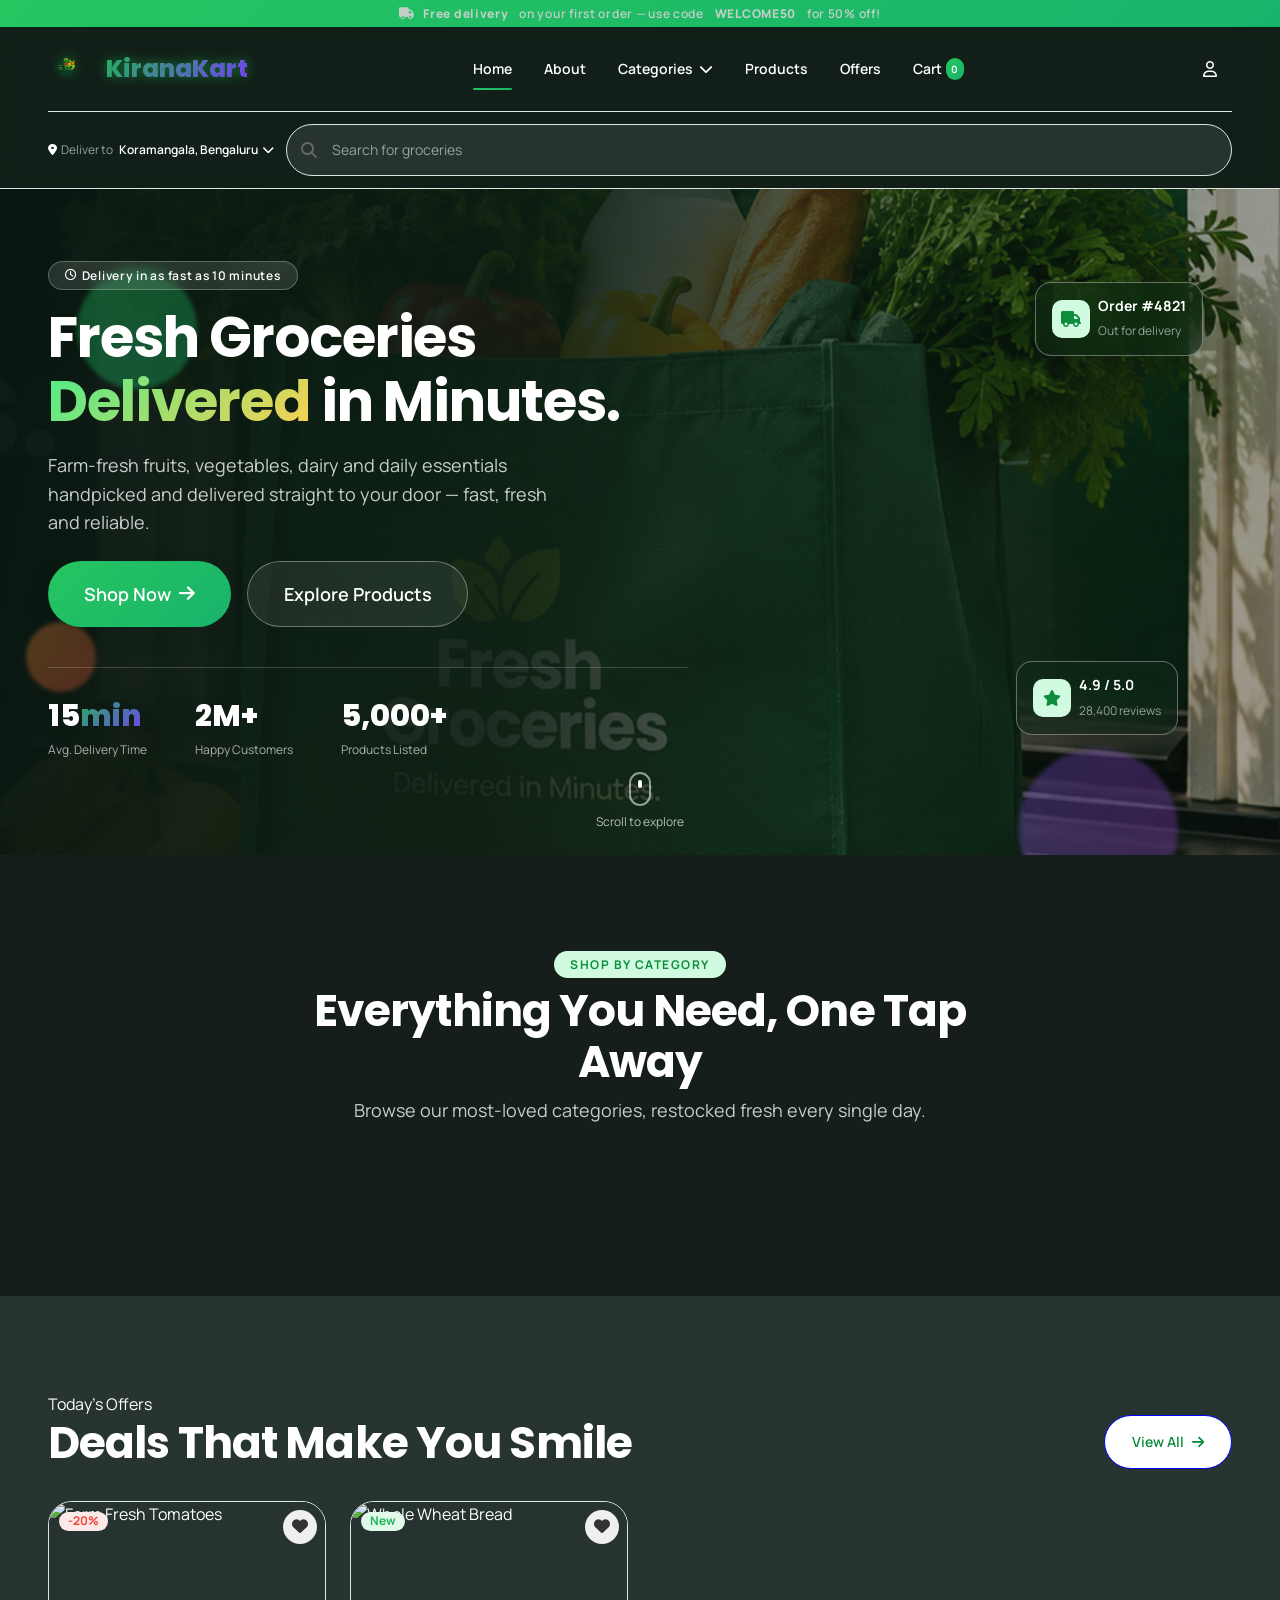
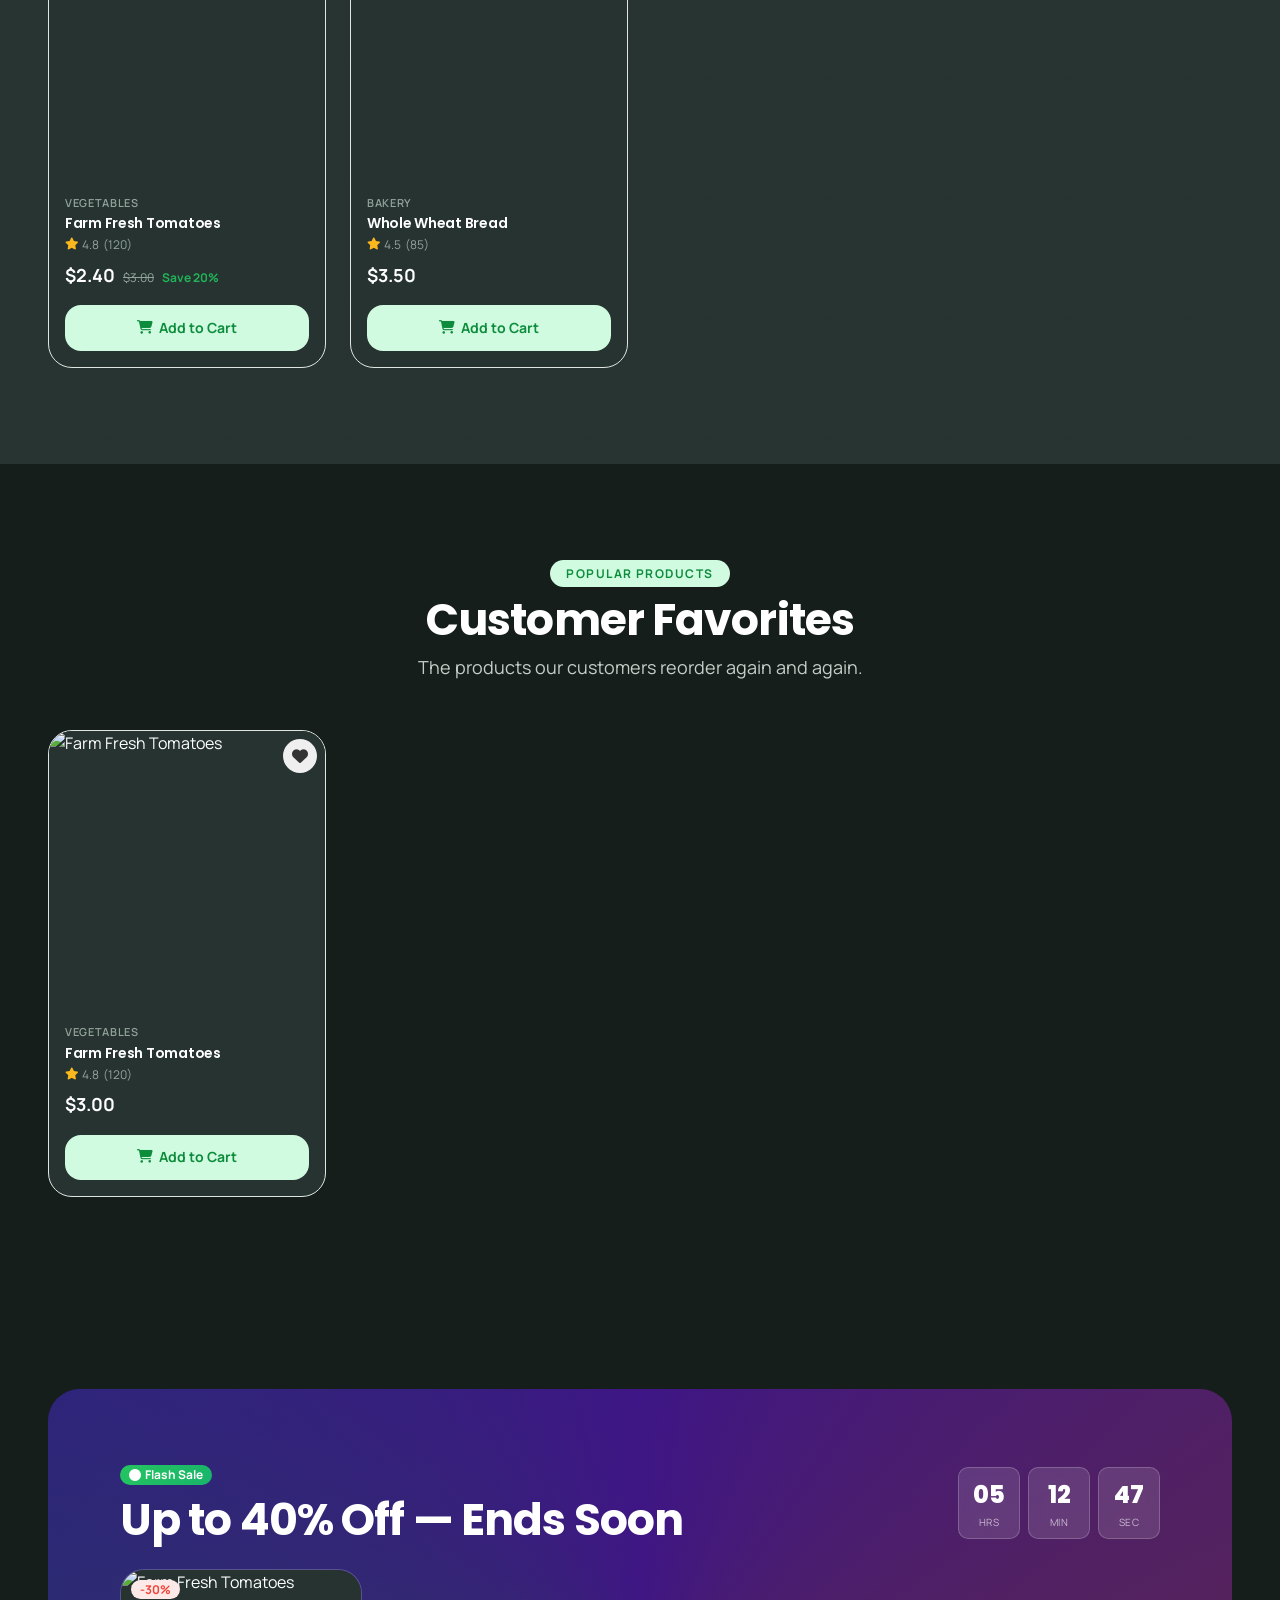
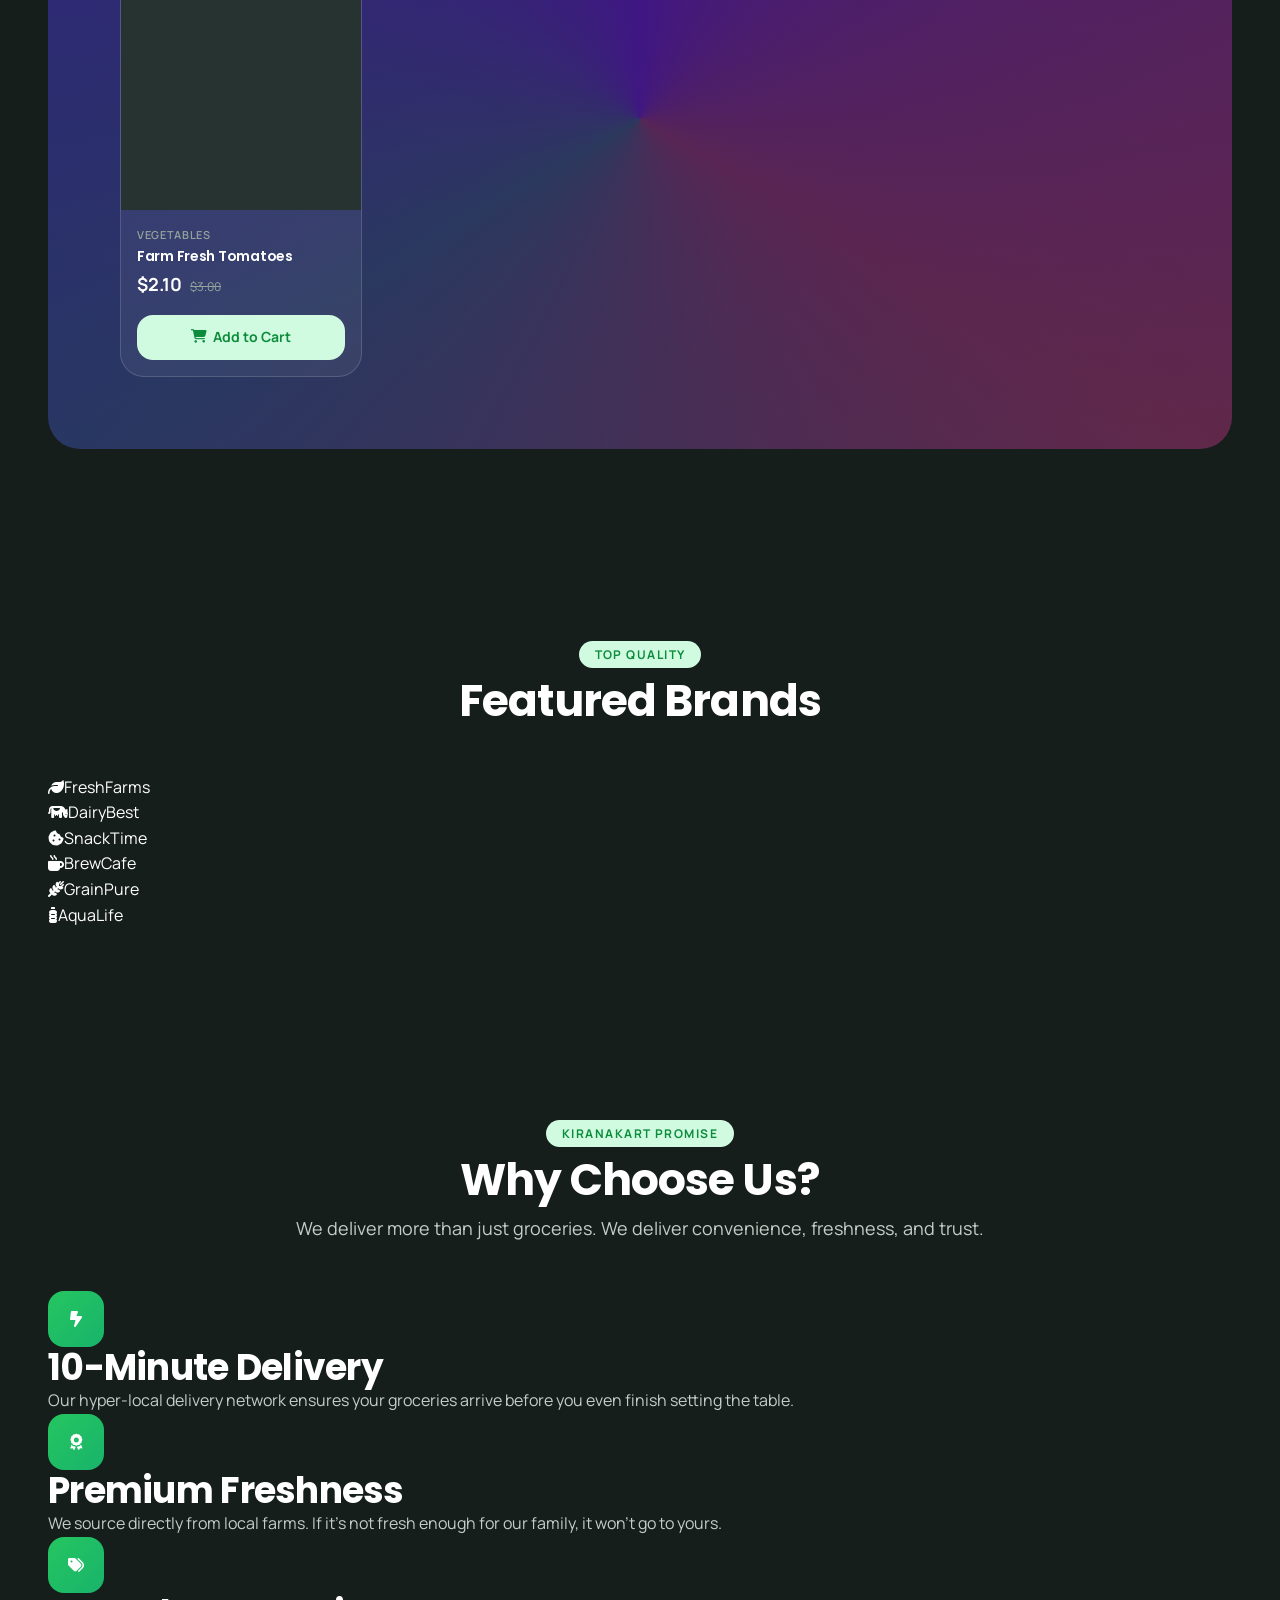
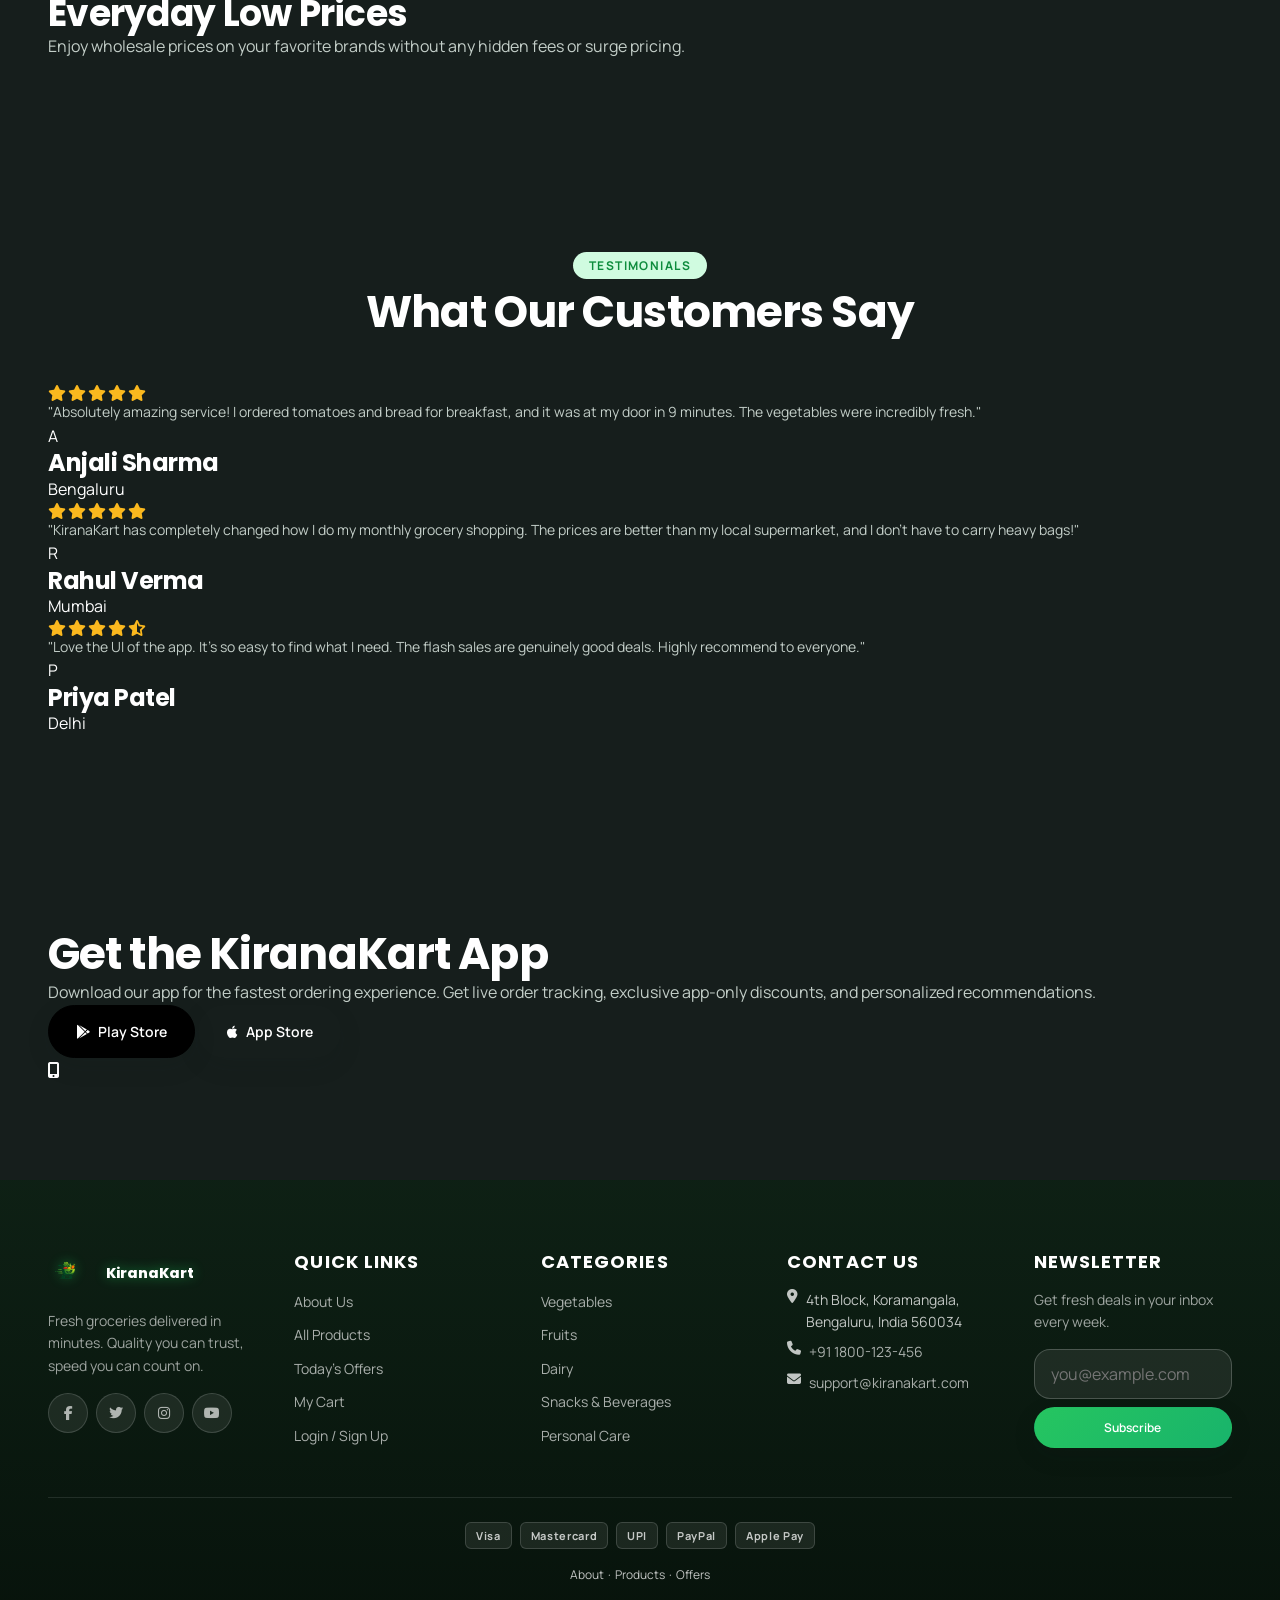
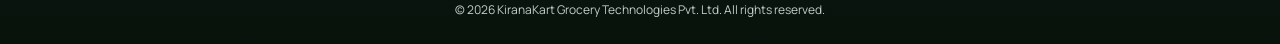
==== commit 04a5e9eb: "UPDATE" ====
--- a/index.html
+++ b/index.html
@@ -8,7 +8,7 @@
   <link rel="icon" type="image/svg+xml" href="icons/favicon.svg" />   
   <link rel="preconnect" href="https://fonts.googleapis.com" />
   <link rel="preconnect" href="https://fonts.gstatic.com" crossorigin />
-        <link href="https://fonts.googleapis.com/css2?family=Manrope:wght@400;500;600;700;800&family=Poppins:wght@600;700;800&display=swap" rel="stylesheet" />
+  <link href="https://fonts.googleapis.com/css2?family=Manrope:wght@400;500;600;700;800&family=Poppins:wght@600;700;800&display=swap" rel="stylesheet" />
   <link rel="stylesheet" href="https://cdnjs.cloudflare.com/ajax/libs/font-awesome/6.4.0/css/all.min.css" />
   <link rel="stylesheet" href="./css/style.css" />
 </head>
@@ -18,7 +18,8 @@
   <a href="#main" class="skip-link">Skip to main content</a>
     <!-- ================= TOP BAR ================= -->
   <div class="top-bar">
-    <p class="top-text">      <i class="fa-solid fa-truck"></i>
+    <p class="top-text">      
+      <i class="fa-solid fa-truck"></i>
       <strong>Free delivery</strong>
       &nbsp;on your first order &mdash; use code&nbsp;
       <strong>WELCOME50</strong>
@@ -337,7 +338,115 @@
       </div>
     </div>
   </div>
-
+    <!-- ================= FEATURED BRANDS ================= -->
+    <div class="section" id="brands" style="background: var(--surface-2);">
+      <div class="container">
+        <div class="section-head" style="text-align: center; justify-content: center; align-items: center; display: flex; flex-direction: column;">
+          <span class="eyebrow">Top Quality</span>
+          <h2>Featured Brands</h2>
+        </div>
+        <div class="brands-grid">
+          <div class="brand-card"><i class="fa-solid fa-leaf"></i><span>FreshFarms</span></div>
+          <div class="brand-card"><i class="fa-solid fa-cow"></i><span>DairyBest</span></div>
+          <div class="brand-card"><i class="fa-solid fa-cookie-bite"></i><span>SnackTime</span></div>
+          <div class="brand-card"><i class="fa-solid fa-mug-hot"></i><span>BrewCafe</span></div>
+          <div class="brand-card"><i class="fa-solid fa-wheat-awn"></i><span>GrainPure</span></div>
+          <div class="brand-card"><i class="fa-solid fa-bottle-water"></i><span>AquaLife</span></div>
+        </div>
+      </div>
+    </div>
+
+    <!-- ================= WHY CHOOSE US ================= -->
+    <div class="section" id="features">
+      <div class="container">
+        <div class="section-head" style="text-align: center; justify-content: center; align-items: center; display: flex; flex-direction: column;">
+          <span class="eyebrow">KiranaKart Promise</span>
+          <h2>Why Choose Us?</h2>
+          <p>We deliver more than just groceries. We deliver convenience, freshness, and trust.</p>
+        </div>
+        <div class="features-grid">
+          <div class="feature-card">
+            <div class="feature-icon"><i class="fa-solid fa-bolt-lightning"></i></div>
+            <h3>10-Minute Delivery</h3>
+            <p>Our hyper-local delivery network ensures your groceries arrive before you even finish setting the table.</p>
+          </div>
+          <div class="feature-card">
+            <div class="feature-icon"><i class="fa-solid fa-award"></i></div>
+            <h3>Premium Freshness</h3>
+            <p>We source directly from local farms. If it's not fresh enough for our family, it won't go to yours.</p>
+          </div>
+          <div class="feature-card">
+            <div class="feature-icon"><i class="fa-solid fa-tags"></i></div>
+            <h3>Everyday Low Prices</h3>
+            <p>Enjoy wholesale prices on your favorite brands without any hidden fees or surge pricing.</p>
+          </div>
+        </div>
+      </div>
+    </div>
+
+    <!-- ================= CUSTOMER REVIEWS ================= -->
+    <div class="section" id="reviews" style="background: var(--surface-2);">
+      <div class="container">
+        <div class="section-head" style="text-align: center; justify-content: center; align-items: center; display: flex; flex-direction: column;">
+          <span class="eyebrow">Testimonials</span>
+          <h2>What Our Customers Say</h2>
+        </div>
+        <div class="reviews-grid">
+          <div class="review-card">
+            <div class="review-stars"><i class="fa-solid fa-star"></i><i class="fa-solid fa-star"></i><i class="fa-solid fa-star"></i><i class="fa-solid fa-star"></i><i class="fa-solid fa-star"></i></div>
+            <p class="review-text">"Absolutely amazing service! I ordered tomatoes and bread for breakfast, and it was at my door in 9 minutes. The vegetables were incredibly fresh."</p>
+            <div class="review-author">
+              <div class="author-avatar">A</div>
+              <div>
+                <h4>Anjali Sharma</h4>
+                <span>Bengaluru</span>
+              </div>
+            </div>
+          </div>
+          <div class="review-card">
+            <div class="review-stars"><i class="fa-solid fa-star"></i><i class="fa-solid fa-star"></i><i class="fa-solid fa-star"></i><i class="fa-solid fa-star"></i><i class="fa-solid fa-star"></i></div>
+            <p class="review-text">"KiranaKart has completely changed how I do my monthly grocery shopping. The prices are better than my local supermarket, and I don't have to carry heavy bags!"</p>
+            <div class="review-author">
+              <div class="author-avatar">R</div>
+              <div>
+                <h4>Rahul Verma</h4>
+                <span>Mumbai</span>
+              </div>
+            </div>
+          </div>
+          <div class="review-card">
+            <div class="review-stars"><i class="fa-solid fa-star"></i><i class="fa-solid fa-star"></i><i class="fa-solid fa-star"></i><i class="fa-solid fa-star"></i><i class="fa-solid fa-star-half-stroke"></i></div>
+            <p class="review-text">"Love the UI of the app. It's so easy to find what I need. The flash sales are genuinely good deals. Highly recommend to everyone."</p>
+            <div class="review-author">
+              <div class="author-avatar">P</div>
+              <div>
+                <h4>Priya Patel</h4>
+                <span>Delhi</span>
+              </div>
+            </div>
+          </div>
+        </div>
+      </div>
+    </div>
+
+    <!-- ================= APP DOWNLOAD ================= -->
+    <div class="section" id="app-download">
+      <div class="container">
+        <div class="app-download-banner">
+          <div class="app-download-content">
+            <h2>Get the KiranaKart App</h2>
+            <p>Download our app for the fastest ordering experience. Get live order tracking, exclusive app-only discounts, and personalized recommendations.</p>
+            <div class="app-buttons">
+              <a href="#" class="button main-button" style="background: #000; color: #fff; border-color: #000;"><i class="fa-brands fa-google-play"></i> Play Store</a>
+              <a href="#" class="button main-button" style="background: var(--surface-1); color: var(--text-primary);"><i class="fa-brands fa-apple"></i> App Store</a>
+            </div>
+          </div>
+          <div class="app-download-icon">
+            <i class="fa-solid fa-mobile-screen-button"></i>
+          </div>
+        </div>
+      </div>
+    </div>
   <!-- ================= FOOTER ================= -->
   <div class="site-footer">
     <div class="container footer-grid">
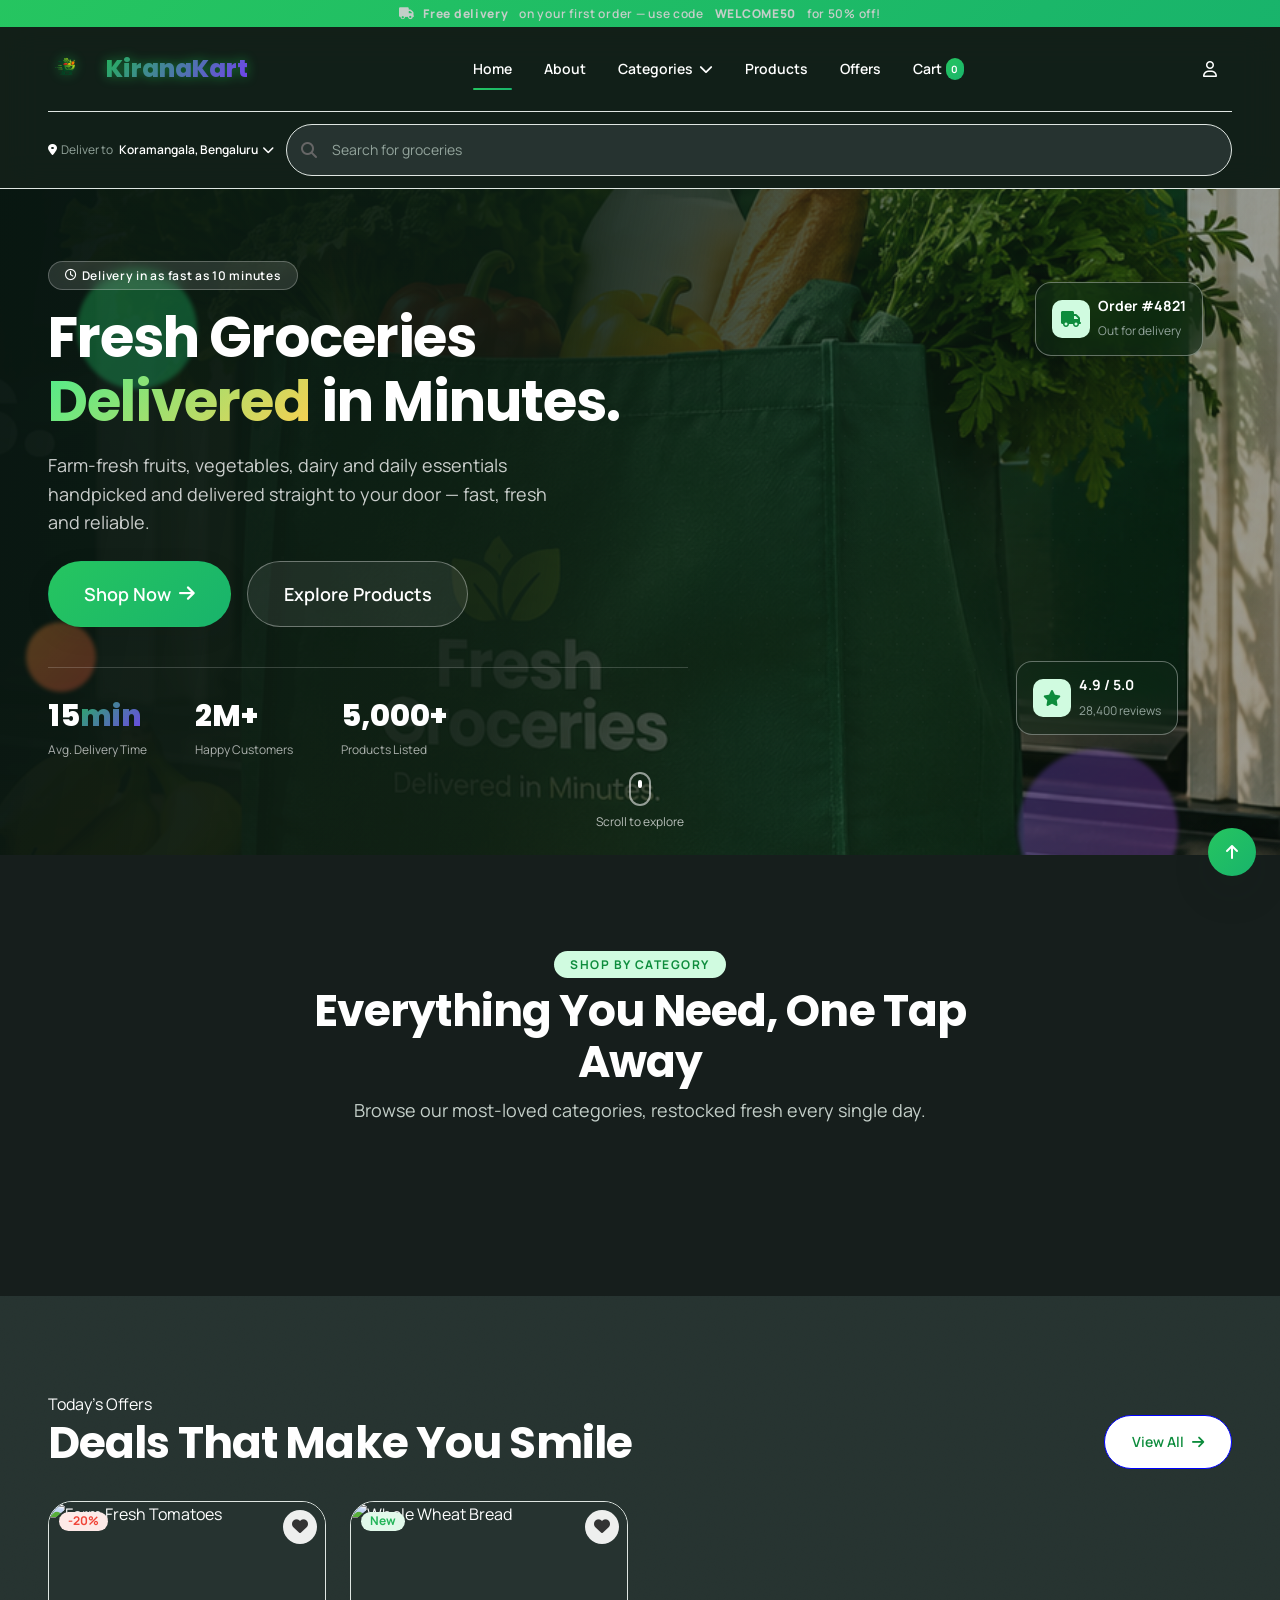
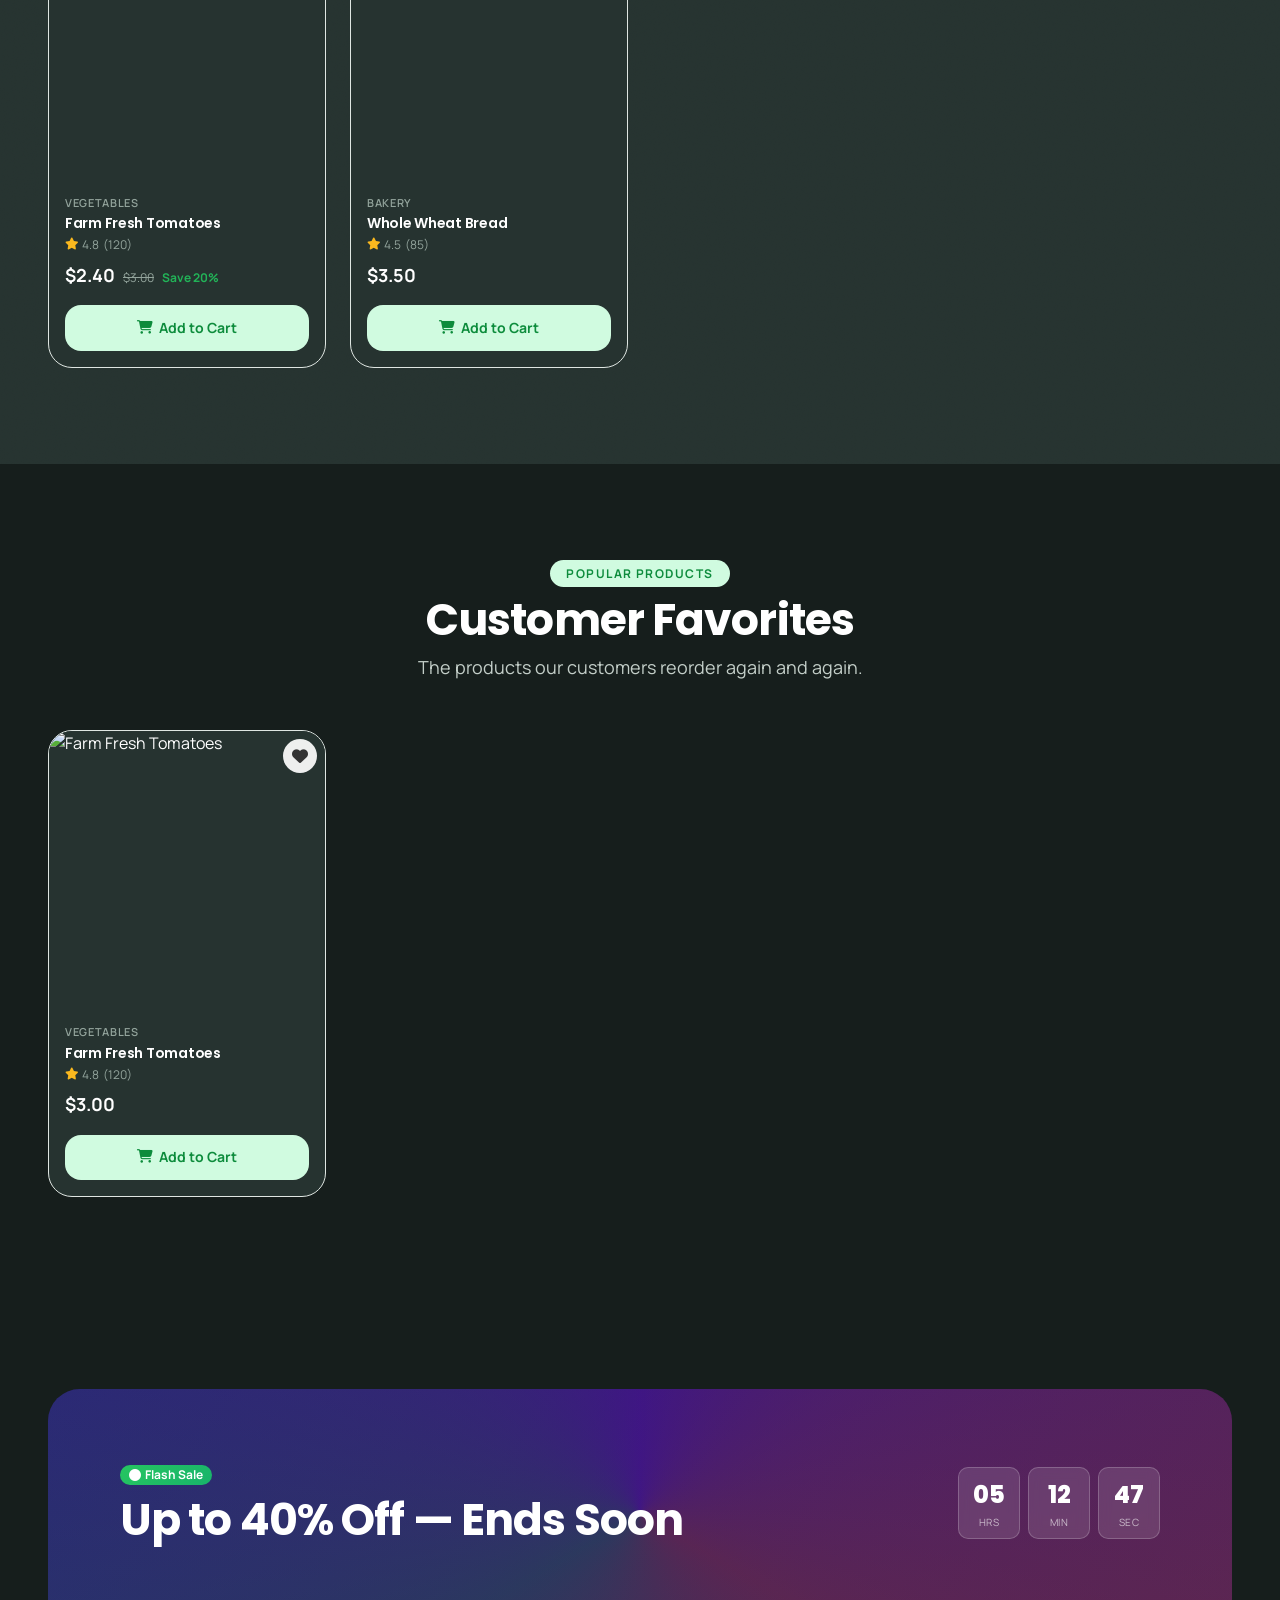
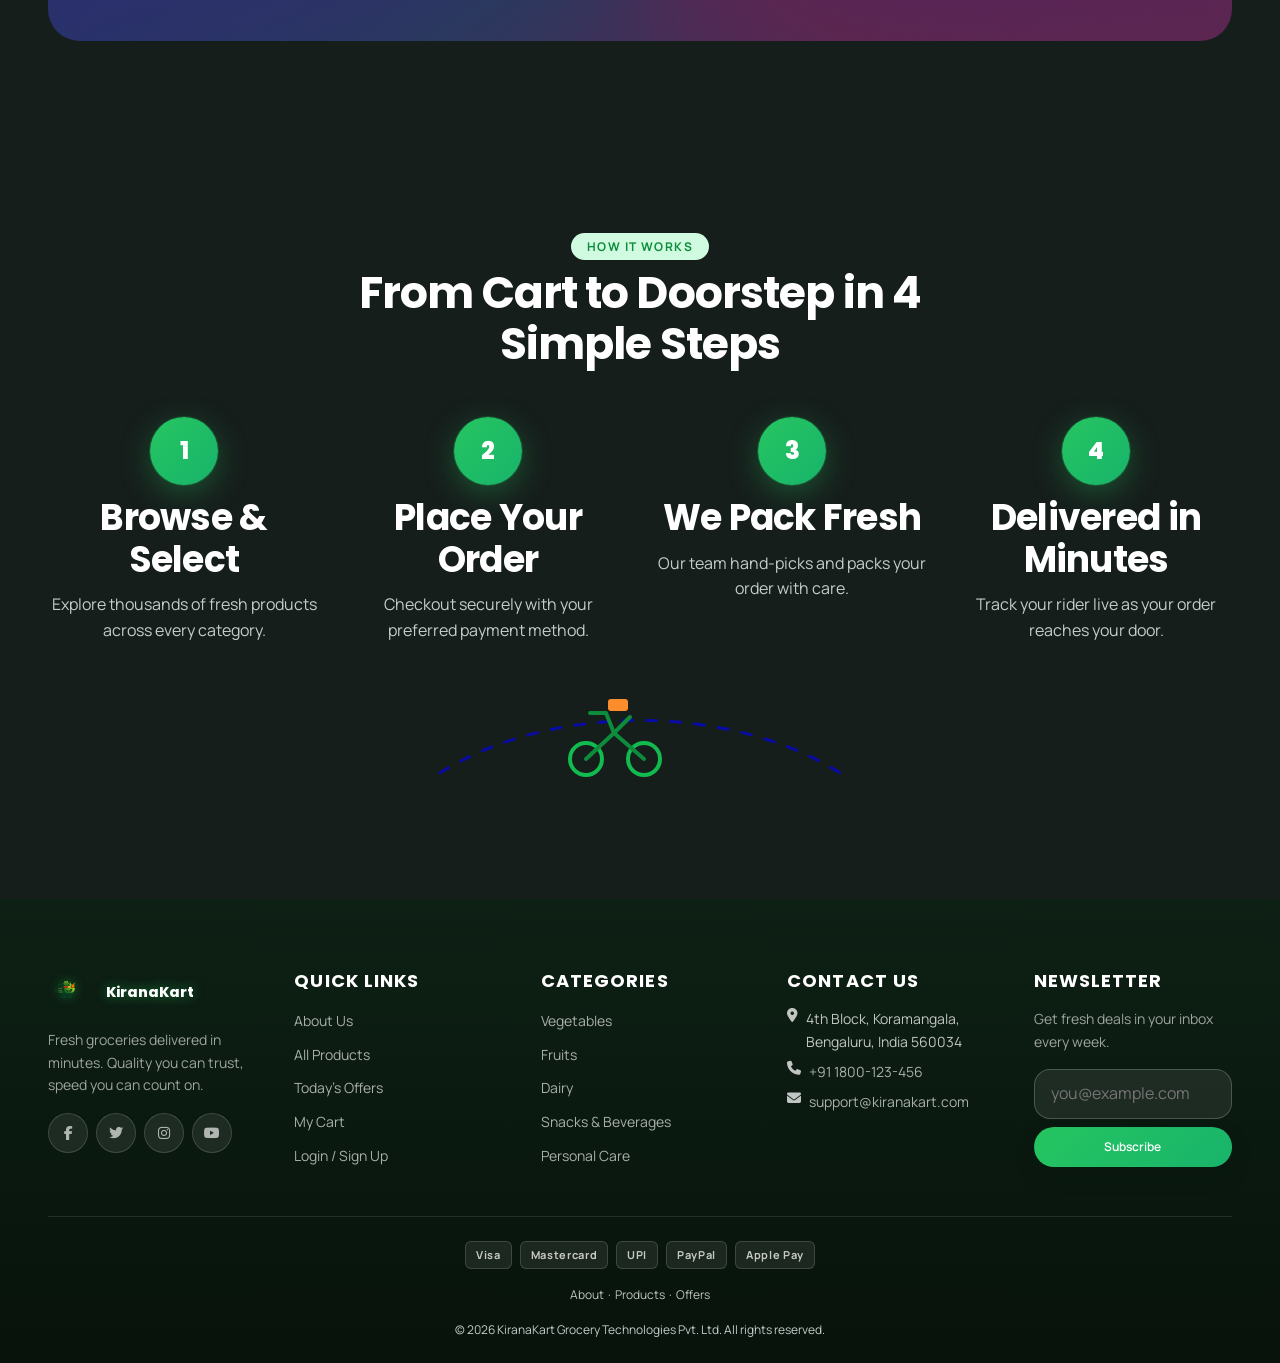
==== commit 4318713d: "UPDATE" ====
--- a/index.html
+++ b/index.html
@@ -1,14 +1,17 @@
 <!doctype html>
 <html lang="en">
+
 <head>
   <meta charset="UTF-8" />
   <meta name="viewport" content="width=device-width, initial-scale=1.0" />
   <title>KiranaKart | Fresh Groceries Delivered in Minutes</title>
-  
-  <link rel="icon" type="image/svg+xml" href="icons/favicon.svg" />   
+
+  <link rel="icon" type="image/svg+xml" href="icons/favicon.svg" />
   <link rel="preconnect" href="https://fonts.googleapis.com" />
   <link rel="preconnect" href="https://fonts.gstatic.com" crossorigin />
-  <link href="https://fonts.googleapis.com/css2?family=Manrope:wght@400;500;600;700;800&family=Poppins:wght@600;700;800&display=swap" rel="stylesheet" />
+  <link
+    href="https://fonts.googleapis.com/css2?family=Manrope:wght@400;500;600;700;800&family=Poppins:wght@600;700;800&display=swap"
+    rel="stylesheet" />
   <link rel="stylesheet" href="https://cdnjs.cloudflare.com/ajax/libs/font-awesome/6.4.0/css/all.min.css" />
   <link rel="stylesheet" href="./css/style.css" />
 </head>
@@ -16,9 +19,9 @@
 <body>
   <a id="top"></a>
   <a href="#main" class="skip-link">Skip to main content</a>
-    <!-- ================= TOP BAR ================= -->
+  <!-- ================= TOP BAR ================= -->
   <div class="top-bar">
-    <p class="top-text">      
+    <p class="top-text">
       <i class="fa-solid fa-truck"></i>
       <strong>Free delivery</strong>
       &nbsp;on your first order &mdash; use code&nbsp;
@@ -79,7 +82,8 @@
         <a href="offer.html" class="menu-link">Offers</a>
         <a href="cart.html" class="menu-link">
           Cart
-          <span class="badge badge-gradient" style="padding: 0.1em 0.55em; font-size: 10px; margin-left: 4px; vertical-align: 2px;">
+          <span class="badge badge-gradient"
+            style="padding: 0.1em 0.55em; font-size: 10px; margin-left: 4px; vertical-align: 2px;">
             <span data-cart-count>0</span>
           </span>
         </a>
@@ -112,9 +116,11 @@
         <i class="fa-solid fa-chevron-down"></i>
       </button>
       <form class="search" action="products.html" method="get">
-        <i class="fa-solid fa-magnifying-glass" style="position:absolute; left:15px; top:50%; transform:translateY(-50%); color:#666;"></i>
+        <i class="fa-solid fa-magnifying-glass"
+          style="position:absolute; left:15px; top:50%; transform:translateY(-50%); color:#666;"></i>
         <label for="site-search" class="sr-only">Search for groceries</label>
-        <input type="search" id="site-search" name="search" style="padding-left:45px;" placeholder="Search for groceries">
+        <input type="search" id="site-search" name="search" style="padding-left:45px;"
+          placeholder="Search for groceries">
       </form>
     </div>
 
@@ -122,14 +128,18 @@
     <div class="mobile-menu container">
       <a href="index.html" class="menu-link is-active">Home</a>
       <a href="about.html" class="menu-link">About</a>
-      <a href="products.html#vegetables" class="menu-link" style="padding-left: var(--space-sm); font-size: var(--fs-sm); color: var(--text-muted);">Vegetables</a>
-      <a href="products.html#fruits" class="menu-link" style="padding-left: var(--space-sm); font-size: var(--fs-sm); color: var(--text-muted);">Fruits</a>
-      <a href="products.html#groceries" class="menu-link" style="padding-left: var(--space-sm); font-size: var(--fs-sm); color: var(--text-muted);">Groceries</a>
+      <a href="products.html#vegetables" class="menu-link"
+        style="padding-left: var(--space-sm); font-size: var(--fs-sm); color: var(--text-muted);">Vegetables</a>
+      <a href="products.html#fruits" class="menu-link"
+        style="padding-left: var(--space-sm); font-size: var(--fs-sm); color: var(--text-muted);">Fruits</a>
+      <a href="products.html#groceries" class="menu-link"
+        style="padding-left: var(--space-sm); font-size: var(--fs-sm); color: var(--text-muted);">Groceries</a>
       <a href="products.html" class="menu-link">Products</a>
       <a href="offer.html" class="menu-link">Offers</a>
       <a href="cart.html" class="menu-link">
         Cart
-        <span class="badge badge-gradient" style="padding: 0.1em 0.55em; font-size: 10px; margin-left: 4px; vertical-align: 2px;">
+        <span class="badge badge-gradient"
+          style="padding: 0.1em 0.55em; font-size: 10px; margin-left: 4px; vertical-align: 2px;">
           <span data-cart-count>0</span>
         </span>
       </a>
@@ -146,8 +156,10 @@
       <div class="hero-banner-overlay"></div>
       <div class="floating-shapes">
         <span class="anim-float-slow" style="width: 120px; height: 120px; top: 12%; left: 6%; opacity: 0.35;"></span>
-        <span class="anim-float" style="width: 70px; height: 70px; top: 65%; left: 2%; opacity: 0.3; animation-delay: 1.2s;"></span>
-        <span class="anim-float-slow" style="width: 160px; height: 160px; bottom: -8%; right: 8%; opacity: 0.28; animation-delay: 2.4s;"></span>
+        <span class="anim-float"
+          style="width: 70px; height: 70px; top: 65%; left: 2%; opacity: 0.3; animation-delay: 1.2s;"></span>
+        <span class="anim-float-slow"
+          style="width: 160px; height: 160px; bottom: -8%; right: 8%; opacity: 0.28; animation-delay: 2.4s;"></span>
       </div>
 
       <div class="container hero-grid">
@@ -159,7 +171,8 @@
             Fresh Groceries <span class="text-gradient">Delivered</span> in Minutes.
           </h1>
           <p class="hero-desc anim-fade-up anim-delay-1">
-            Farm-fresh fruits, vegetables, dairy and daily essentials handpicked and delivered straight to your door &mdash; fast, fresh and reliable.
+            Farm-fresh fruits, vegetables, dairy and daily essentials handpicked and delivered straight to your door
+            &mdash; fast, fresh and reliable.
           </p>
           <div class="hero-actions anim-fade-up anim-delay-2">
             <a href="products.html" class="button main-button btn-lg">
@@ -231,7 +244,8 @@
             <div class="card-media">
               <span class="badge badge-danger card-badge">-20%</span>
               <label class="card-wishlist"><input type="checkbox" /><i class="fa-solid fa-heart"></i></label>
-              <img src="images/banner.jpg" alt="Farm Fresh Tomatoes" width="400" height="400" loading="lazy" style="object-fit: cover;" />
+              <img src="images/banner.jpg" alt="Farm Fresh Tomatoes" width="400" height="400" loading="lazy"
+                style="object-fit: cover;" />
               <div class="card-overlay"><a href="#" class="card-quickview">Quick View</a></div>
             </div>
             <div class="card-body">
@@ -239,7 +253,8 @@
               <h3 class="card-title">Farm Fresh Tomatoes</h3>
               <div class="card-rating"><i class="fa-solid fa-star"></i> 4.8 <span>(120)</span></div>
               <div class="card-price-row">
-                <span class="card-price">$2.40</span><span class="card-price-old">$3.00</span><span class="card-discount">Save 20%</span>
+                <span class="card-price">$2.40</span><span class="card-price-old">$3.00</span><span
+                  class="card-discount">Save 20%</span>
               </div>
             </div>
             <div class="card-footer">
@@ -251,7 +266,8 @@
             <div class="card-media">
               <span class="badge badge-success card-badge">New</span>
               <label class="card-wishlist"><input type="checkbox" /><i class="fa-solid fa-heart"></i></label>
-              <img src="images/banner.jpg" alt="Whole Wheat Bread" width="400" height="400" loading="lazy" style="object-fit: cover;" />
+              <img src="images/banner.jpg" alt="Whole Wheat Bread" width="400" height="400" loading="lazy"
+                style="object-fit: cover;" />
               <div class="card-overlay"><a href="#" class="card-quickview">Quick View</a></div>
             </div>
             <div class="card-body">
@@ -283,7 +299,8 @@
           <article class="item-box">
             <div class="card-media">
               <label class="card-wishlist"><input type="checkbox" /><i class="fa-solid fa-heart"></i></label>
-              <img src="images/banner.jpg" alt="Farm Fresh Tomatoes" width="400" height="400" loading="lazy" style="object-fit: cover;" />
+              <img src="images/banner.jpg" alt="Farm Fresh Tomatoes" width="400" height="400" loading="lazy"
+                style="object-fit: cover;" />
               <div class="card-overlay"><a href="#" class="card-quickview">Quick View</a></div>
             </div>
             <div class="card-body">
@@ -299,219 +316,266 @@
         </div>
       </div>
     </div>
-
     <!-- ================= FLASH SALE ================= -->
     <div class="section" id="flash-sale">
       <div class="container">
         <div class="flash-sale">
           <div class="flash-sale-head">
             <div>
-              <span class="badge badge-gradient"><i class="fa-solid fa-circle"></i> Flash Sale</span>
+              <span class="badge badge-gradient">
+                <i class="fa-solid fa-circle "></i>
+                Flash Sale
+              </span>
               <h2 id="flash-sale-title" style="color: var(--color-white); margin-top: var(--space-2xs);">
                 Up to 40% Off &mdash; Ends Soon
               </h2>
             </div>
             <div class="countdown">
-              <div class="countdown-unit"><span class="countdown-num">05</span><span class="countdown-label">Hrs</span></div>
-              <div class="countdown-unit"><span class="countdown-num">12</span><span class="countdown-label">Min</span></div>
-              <div class="countdown-unit"><span class="countdown-num">47</span><span class="countdown-label">Sec</span></div>
-            </div>
-          </div>
+              <div class="countdown-unit">
+                <span class="countdown-num">05</span>
+                <span class="countdown-label">Hrs</span>
+              </div>
+              <div class="countdown-unit">
+                <span class="countdown-num">12</span>
+                <span class="countdown-label">Min</span>
+              </div>
+              <div class="countdown-unit">
+                <span class="countdown-num">47</span>
+                <span class="countdown-label">Sec</span>
+              </div>
+            </div>
+          </div>
+
           <div class="product-grid">
-            <!-- Sample Flash Sale Product -->
-            <article class="item-box">
-              <div class="card-media">
-                <span class="badge badge-danger card-badge">-30%</span>
-                <img src="images/banner.jpg" alt="Farm Fresh Tomatoes" width="400" height="400" loading="lazy" style="object-fit: cover;" />
-              </div>
-              <div class="card-body">
-                <span class="card-category">Vegetables</span>
-                <h3 class="card-title">Farm Fresh Tomatoes</h3>
-                <div class="card-price-row"><span class="card-price">$2.10</span><span class="card-price-old">$3.00</span></div>
-              </div>
-              <div class="card-footer">
-                <button type="button" class="card-add-btn"><i class="fa-solid fa-cart-shopping"></i> Add to Cart</button>
-              </div>
-            </article>
-          </div>
-        </div>
-      </div>
-    </div>
+            <!-- Dynamically populated from API -->
+          </div>
+        </div>
+      </div>
+    </div>
+
+    <!-- ================= TRENDING PRODUCTS ================= -->
+
+
+    <!-- ================= FEATURED BRANDS ================= -->
+
+
+    <!-- ================= WHY CHOOSE US ================= -->
+
+
+    <!-- ================= DELIVERY PROCESS ================= -->
+    <div class="section" id="how-it-works">
+      <div class="container">
+        <div class="section-head">
+          <span class="eyebrow">How It Works</span>
+          <h2 id="how-title">From Cart to Doorstep in 4 Simple Steps</h2>
+        </div>
+
+        <div class="process-steps">
+          <div class="process-step">
+            <span class="process-step-num">1</span>
+            <h3>Browse &amp; Select</h3>
+            <p>Explore thousands of fresh products across every category.</p>
+          </div>
+
+          <div class="process-step">
+            <span class="process-step-num">2</span>
+            <h3>Place Your Order</h3>
+            <p>Checkout securely with your preferred payment method.</p>
+          </div>
+          <div class="process-step">
+            <span class="process-step-num">3</span>
+
+            <h3>We Pack Fresh</h3>
+            <p>Our team hand-picks and packs your order with care.</p>
+          </div>
+
+          <div class="process-step">
+            <span class="process-step-num">4</span>
+            <h3>Delivered in Minutes</h3>
+
+            <p>Track your rider live as your order reaches your door.</p>
+          </div>
+        </div>
+
+        <!-- Animated delivery bike illustration -->
+        <div class="delivery-illustration">
+          <svg viewBox="0 0 420 160" width="100%">
+            <path class="path" d="M10 130 C120 60, 300 60, 410 130" />
+
+            <g class="bike" transform="translate(180,70)">
+              <circle class="wheel" cx="-24" cy="46" r="16" fill="none" stroke="var(--color-primary)"
+                stroke-width="4" />
+              <circle class="wheel" cx="34" cy="46" r="16" fill="none" stroke="var(--color-primary)" stroke-width="4" />
+
+              <path d="M-24 46 L4 20 L34 46 M4 20 L-4 0 L-20 0 M4 20 L20 4" fill="none"
+                stroke="var(--color-primary-dark)" stroke-width="4" stroke-linecap="round" stroke-linejoin="round" />
+
+              <rect x="-2" y="-14" width="20" height="12" rx="3" fill="var(--color-accent)" />
+            </g>
+          </svg>
+        </div>
+      </div>
+    </div>
+
+    <!-- ================= SPECIAL OFFERS ================= -->
+
+
+    <!-- ================= TESTIMONIALS / CUSTOMER REVIEWS ================= -->
+
+
+    <!-- ================= APP DOWNLOAD ================= -->
+
+
+    <!-- ================= NEWSLETTER ================= -->
+
+
+
+    <!-- ================= INSTAGRAM GALLERY ================= -->
+
   </div>
-    <!-- ================= FEATURED BRANDS ================= -->
-    <div class="section" id="brands" style="background: var(--surface-2);">
-      <div class="container">
-        <div class="section-head" style="text-align: center; justify-content: center; align-items: center; display: flex; flex-direction: column;">
-          <span class="eyebrow">Top Quality</span>
-          <h2>Featured Brands</h2>
-        </div>
-        <div class="brands-grid">
-          <div class="brand-card"><i class="fa-solid fa-leaf"></i><span>FreshFarms</span></div>
-          <div class="brand-card"><i class="fa-solid fa-cow"></i><span>DairyBest</span></div>
-          <div class="brand-card"><i class="fa-solid fa-cookie-bite"></i><span>SnackTime</span></div>
-          <div class="brand-card"><i class="fa-solid fa-mug-hot"></i><span>BrewCafe</span></div>
-          <div class="brand-card"><i class="fa-solid fa-wheat-awn"></i><span>GrainPure</span></div>
-          <div class="brand-card"><i class="fa-solid fa-bottle-water"></i><span>AquaLife</span></div>
-        </div>
-      </div>
-    </div>
-
-    <!-- ================= WHY CHOOSE US ================= -->
-    <div class="section" id="features">
-      <div class="container">
-        <div class="section-head" style="text-align: center; justify-content: center; align-items: center; display: flex; flex-direction: column;">
-          <span class="eyebrow">KiranaKart Promise</span>
-          <h2>Why Choose Us?</h2>
-          <p>We deliver more than just groceries. We deliver convenience, freshness, and trust.</p>
-        </div>
-        <div class="features-grid">
-          <div class="feature-card">
-            <div class="feature-icon"><i class="fa-solid fa-bolt-lightning"></i></div>
-            <h3>10-Minute Delivery</h3>
-            <p>Our hyper-local delivery network ensures your groceries arrive before you even finish setting the table.</p>
-          </div>
-          <div class="feature-card">
-            <div class="feature-icon"><i class="fa-solid fa-award"></i></div>
-            <h3>Premium Freshness</h3>
-            <p>We source directly from local farms. If it's not fresh enough for our family, it won't go to yours.</p>
-          </div>
-          <div class="feature-card">
-            <div class="feature-icon"><i class="fa-solid fa-tags"></i></div>
-            <h3>Everyday Low Prices</h3>
-            <p>Enjoy wholesale prices on your favorite brands without any hidden fees or surge pricing.</p>
-          </div>
-        </div>
-      </div>
-    </div>
-
-    <!-- ================= CUSTOMER REVIEWS ================= -->
-    <div class="section" id="reviews" style="background: var(--surface-2);">
-      <div class="container">
-        <div class="section-head" style="text-align: center; justify-content: center; align-items: center; display: flex; flex-direction: column;">
-          <span class="eyebrow">Testimonials</span>
-          <h2>What Our Customers Say</h2>
-        </div>
-        <div class="reviews-grid">
-          <div class="review-card">
-            <div class="review-stars"><i class="fa-solid fa-star"></i><i class="fa-solid fa-star"></i><i class="fa-solid fa-star"></i><i class="fa-solid fa-star"></i><i class="fa-solid fa-star"></i></div>
-            <p class="review-text">"Absolutely amazing service! I ordered tomatoes and bread for breakfast, and it was at my door in 9 minutes. The vegetables were incredibly fresh."</p>
-            <div class="review-author">
-              <div class="author-avatar">A</div>
-              <div>
-                <h4>Anjali Sharma</h4>
-                <span>Bengaluru</span>
-              </div>
-            </div>
-          </div>
-          <div class="review-card">
-            <div class="review-stars"><i class="fa-solid fa-star"></i><i class="fa-solid fa-star"></i><i class="fa-solid fa-star"></i><i class="fa-solid fa-star"></i><i class="fa-solid fa-star"></i></div>
-            <p class="review-text">"KiranaKart has completely changed how I do my monthly grocery shopping. The prices are better than my local supermarket, and I don't have to carry heavy bags!"</p>
-            <div class="review-author">
-              <div class="author-avatar">R</div>
-              <div>
-                <h4>Rahul Verma</h4>
-                <span>Mumbai</span>
-              </div>
-            </div>
-          </div>
-          <div class="review-card">
-            <div class="review-stars"><i class="fa-solid fa-star"></i><i class="fa-solid fa-star"></i><i class="fa-solid fa-star"></i><i class="fa-solid fa-star"></i><i class="fa-solid fa-star-half-stroke"></i></div>
-            <p class="review-text">"Love the UI of the app. It's so easy to find what I need. The flash sales are genuinely good deals. Highly recommend to everyone."</p>
-            <div class="review-author">
-              <div class="author-avatar">P</div>
-              <div>
-                <h4>Priya Patel</h4>
-                <span>Delhi</span>
-              </div>
-            </div>
-          </div>
-        </div>
-      </div>
-    </div>
-
-    <!-- ================= APP DOWNLOAD ================= -->
-    <div class="section" id="app-download">
-      <div class="container">
-        <div class="app-download-banner">
-          <div class="app-download-content">
-            <h2>Get the KiranaKart App</h2>
-            <p>Download our app for the fastest ordering experience. Get live order tracking, exclusive app-only discounts, and personalized recommendations.</p>
-            <div class="app-buttons">
-              <a href="#" class="button main-button" style="background: #000; color: #fff; border-color: #000;"><i class="fa-brands fa-google-play"></i> Play Store</a>
-              <a href="#" class="button main-button" style="background: var(--surface-1); color: var(--text-primary);"><i class="fa-brands fa-apple"></i> App Store</a>
-            </div>
-          </div>
-          <div class="app-download-icon">
-            <i class="fa-solid fa-mobile-screen-button"></i>
-          </div>
-        </div>
-      </div>
-    </div>
+
   <!-- ================= FOOTER ================= -->
   <div class="site-footer">
     <div class="container footer-grid">
       <div class="footer-col">
-        <a href="index.html" class="logo" style="color: var(--color-white); margin-bottom: var(--space-sm); display: inline-flex;">
-          <span class="logo-icon" style="margin-right: 8px; display: flex; align-items: center">
-            <img src="images/logo.png" width="36" height="36" style="border-radius: 50%; object-fit: cover" alt="Logo" />
-          </span>
+        <a href="index.html" class="logo" style="
+              color: var(--color-white);
+              margin-bottom: var(--space-sm);
+              display: inline-flex;
+            ">
+          <span class="logo-icon" style="margin-right: 8px; display: flex; align-items: center"><img
+              src="images/logo.png" width="36" height="36" style="border-radius: 50%; object-fit: cover"
+              alt="Logo" /></span>
           <span>KiranaKart</span>
         </a>
-        <p>Fresh groceries delivered in minutes. Quality you can trust, speed you can count on.</p>
+
+        <p>
+          Fresh groceries delivered in minutes. Quality you can trust, speed
+          you can count on.
+        </p>
         <div class="footer-social">
-          <a href="#"><i class="fa-brands fa-facebook-f"></i></a>
-              <a href="#"><i class="fa-brands fa-twitter"></i></a>
-      <a href="#"><i class="fa-brands fa-instagram"></i></a>
-      <a href="#"><i class="fa-brands fa-youtube"></i></a>
+          <a href="#">
+            <i class="fa-brands fa-facebook-f "></i>
+          </a>
+          <a href="#">
+            <i class="fa-brands fa-twitter "></i>
+          </a>
+          <a href="#">
+            <i class="fa-brands fa-instagram "></i>
+          </a>
+          <a href="#">
+            <i class="fa-brands fa-youtube "></i>
+          </a>
+        </div>
+      </div>
+
+      <div class="footer-col">
+        <h6>Quick Links</h6>
+        <ul>
+          <li><a href="about.html">About Us</a></li>
+          <li><a href="products.html">All Products</a></li>
+          <li><a href="offer.html">Today's Offers</a></li>
+          <li><a href="cart.html">My Cart</a></li>
+          <li><a href="login.html">Login / Sign Up</a></li>
+        </ul>
+      </div>
+
+      <div class="footer-col">
+        <h6>Categories</h6>
+        <ul>
+          <li><a href="products.html#vegetables">Vegetables</a></li>
+          <li><a href="products.html#fruits">Fruits</a></li>
+          <li><a href="products.html#dairy">Dairy</a></li>
+          <li><a href="products.html#snacks">Snacks &amp; Beverages</a></li>
+          <li><a href="products.html#personal-care">Personal Care</a></li>
+        </ul>
+      </div>
+
+      <div class="footer-col">
+        <h6>Contact Us</h6>
+
+        <address style="
+              font-style: normal;
+              display: flex;
+              flex-direction: column;
+              gap: var(--space-2xs);
+            ">
+          <div class="footer-contact-item">
+            <i class="fa-solid fa-location-dot "></i>
+
+            <span>4th Block, Koramangala, Bengaluru, India 560034</span>
+          </div>
+          <div class="footer-contact-item">
+            <i class="fa-solid fa-phone "></i>
+
+            <a href="tel:+911800123456">+91 1800-123-456</a>
+          </div>
+          <div class="footer-contact-item">
+            <i class="fa-solid fa-envelope "></i>
+            <a href="mailto:support@kiranakart.com">support@kiranakart.com</a>
+          </div>
+        </address>
+      </div>
+
+      <div class="footer-col">
+        <h6>Newsletter</h6>
+
+        <p>Get fresh deals in your inbox every week.</p>
+        <form action="#" method="get" style="
+              margin-top: var(--space-sm);
+              display: flex;
+              flex-direction: column;
+              gap: var(--space-2xs);
+            ">
+          <label for="footer-email" class="sr-only">Email address</label>
+          <input type="email" id="footer-email" name="email" placeholder="you@example.com" style="
+                padding: 0.7rem var(--space-sm);
+                border-radius: var(--radius-md);
+                background: hsla(0, 0%, 100%, 0.08);
+                border: 1px solid hsla(0, 0%, 100%, 0.2);
+                color: var(--color-white);
+              " required />
+          <button type="submit" class="button main-button small-button">
+            Subscribe
+          </button>
+        </form>
+      </div>
+    </div>
+
+    <div class="container footer-bottom">
+      <div class="payment-icons">
+        <span>Visa</span>
+        <span>Mastercard</span>
+        <span>UPI</span>
+        <span>PayPal</span>
+        <span>Apple Pay</span>
+      </div>
+      <div>
+        <a href="about.html">About</a>
+        &nbsp;&middot;&nbsp;
+        <a href="products.html">Products</a>
+        &nbsp;&middot;&nbsp;
+        <a href="offer.html">Offers</a>
+      </div>
+
+      <p>
+        &copy; 2026 KiranaKart Grocery Technologies Pvt. Ltd. All rights
+        reserved.
+      </p>
     </div>
   </div>
-  <div class="footer-col">
-    <h6>Quick Links</h6>
-    <ul>
-      <li><a href="about.html">About Us</a></li>
-      <li><a href="products.html">All Products</a></li>
-      <li><a href="offer.html">Today's Offers</a></li>
-      <li><a href="cart.html">My Cart</a></li>
-      <li><a href="login.html">Login / Sign Up</a></li>
-    </ul>
-  </div>
-  <div class="footer-col">
-    <h6>Categories</h6>
-    <ul>
-      <li><a href="products.html#vegetables">Vegetables</a></li>
-      <li><a href="products.html#fruits">Fruits</a></li>
-      <li><a href="products.html#dairy">Dairy</a></li>
-      <li><a href="products.html#snacks">Snacks &amp; Beverages</a></li>
-      <li><a href="products.html#personal-care">Personal Care</a></li>
-    </ul>
-  </div>
-  <div class="footer-col">
-    <h6>Contact Us</h6>
-    <address style="font-style: normal; display: flex; flex-direction: column; gap: var(--space-2xs);">
-      <div class="footer-contact-item"><i class="fa-solid fa-location-dot"></i> <span>4th Block, Koramangala, Bengaluru, India 560034</span></div>
-      <div class="footer-contact-item"><i class="fa-solid fa-phone"></i> <a href="tel:+911800123456">+91 1800-123-456</a></div>
-      <div class="footer-contact-item"><i class="fa-solid fa-envelope"></i> <a href="mailto:support@kiranakart.com">support@kiranakart.com</a></div>
-    </address>
-  </div>
-  <div class="footer-col">
-    <h6>Newsletter</h6>
-    <p>Get fresh deals in your inbox every week.</p>
-    <form action="#" method="get" style="margin-top: var(--space-sm); display: flex; flex-direction: column; gap: var(--space-2xs);">
-      <label for="footer-email" class="sr-only">Email address</label>
-      <input type="email" id="footer-email" name="email" placeholder="you@example.com" style="padding: 0.7rem var(--space-sm); border-radius: var(--radius-md); background: hsla(0, 0%, 100%, 0.08); border: 1px solid hsla(0, 0%, 100%, 0.2); color: var(--color-white);" required />
-      <button type="submit" class="button main-button small-button">Subscribe</button>
-    </form>
-  </div>
-</div>
-<div class="container footer-bottom">
-  <div class="payment-icons">
-    <span>Visa</span><span>Mastercard</span><span>UPI</span><span>PayPal</span><span>Apple Pay</span>
-  </div>
-  <div>
-    <a href="about.html">About</a> &nbsp;&middot;&nbsp; <a href="products.html">Products</a> &nbsp;&middot;&nbsp; <a href="offer.html">Offers</a>
-  </div>
-  <p>&copy; 2026 KiranaKart Grocery Technologies Pvt. Ltd. All rights reserved.</p>
-</div>
-</footer>
+
+  <a href="#top" class="back-to-top">
+    <i class="fa-solid fa-arrow-up "></i>
+  </a>
+
+
+  <!-- Scripts are placed at the very end of the body so the HTML loads first, improving page load speed. -->
+  <script src="js/storage.js"></script>
+
+  <script src="js/nav.js"></script>
+
+  <script type="module" src="js/home.js"></script>
 </body>
+
 </html>
--- a/css/style.css
+++ b/css/style.css
@@ -4416,4 +4416,186 @@
   color: var(--text-muted);
   margin-top: var(--space-md);
 }
-
+/* =========================================
+   FEATURED BRANDS
+   ========================================= */
+.brands-grid {
+  display: flex;
+  flex-wrap: wrap;
+  gap: var(--space-md);
+  justify-content: center;
+  margin-top: var(--space-xl);
+}
+.brand-card {
+  background: var(--surface-1);
+  border: 1px solid var(--border-color);
+  padding: var(--space-md) var(--space-xl);
+  border-radius: var(--radius-md);
+  display: flex;
+  align-items: center;
+  gap: var(--space-sm);
+  font-weight: var(--fw-bold);
+  font-size: var(--fs-lg);
+  color: var(--text-secondary);
+  transition: all var(--transition-normal);
+  cursor: pointer;
+}
+.brand-card i {
+  color: var(--color-primary);
+  font-size: 24px;
+}
+.brand-card:hover {
+  transform: translateY(-5px);
+  border-color: var(--color-primary);
+  color: var(--text-primary);
+  box-shadow: var(--shadow-md);
+}
+
+/* =========================================
+   WHY CHOOSE US (FEATURES)
+   ========================================= */
+.features-grid {
+  display: grid;
+  grid-template-columns: repeat(auto-fit, minmax(280px, 1fr));
+  gap: var(--space-lg);
+  margin-top: var(--space-xl);
+}
+.feature-card {
+  background: var(--surface-1);
+  padding: var(--space-xl);
+  border-radius: var(--radius-lg);
+  border: 1px solid var(--border-color);
+  text-align: center;
+  transition: transform var(--transition-normal);
+}
+.feature-card:hover {
+  transform: translateY(-8px);
+  border-color: var(--color-primary-light);
+}
+.feature-icon {
+  width: 70px;
+  height: 70px;
+  background: var(--gradient-primary);
+  border-radius: var(--radius-full);
+  display: flex;
+  align-items: center;
+  justify-content: center;
+  margin: 0 auto var(--space-md);
+  color: var(--color-white);
+  font-size: 28px;
+  box-shadow: 0 10px 20px rgba(10, 168, 62, 0.2);
+}
+.feature-card h3 {
+  margin-bottom: var(--space-xs);
+}
+.feature-card p {
+  font-size: var(--fs-sm);
+  line-height: 1.6;
+}
+
+/* =========================================
+   CUSTOMER REVIEWS
+   ========================================= */
+.reviews-grid {
+  display: grid;
+  grid-template-columns: repeat(auto-fit, minmax(300px, 1fr));
+  gap: var(--space-lg);
+  margin-top: var(--space-lg);
+}
+.review-card {
+  background: var(--surface-1);
+  padding: var(--space-lg);
+  border-radius: var(--radius-lg);
+  border: 1px solid var(--border-color);
+  box-shadow: var(--shadow-sm);
+  display: flex;
+  flex-direction: column;
+  gap: var(--space-md);
+}
+.review-stars i {
+  color: var(--color-warning);
+  font-size: 14px;
+}
+.review-text {
+  font-style: italic;
+  font-size: var(--fs-md);
+  flex-grow: 1;
+}
+.review-author {
+  display: flex;
+  align-items: center;
+  gap: var(--space-sm);
+  margin-top: auto;
+}
+.author-avatar {
+  width: 40px;
+  height: 40px;
+  border-radius: 50%;
+  background: var(--color-primary-light);
+  color: var(--color-primary-dark);
+  display: flex;
+  align-items: center;
+  justify-content: center;
+  font-weight: var(--fw-bold);
+  font-size: 18px;
+}
+.review-author h4 {
+  font-size: var(--fs-sm);
+  margin-bottom: 2px;
+}
+.review-author span {
+  font-size: var(--fs-xs);
+  color: var(--text-muted);
+}
+
+/* =========================================
+   APP DOWNLOAD BANNER
+   ========================================= */
+.app-download-banner {
+  background: var(--gradient-primary);
+  border-radius: var(--radius-xl);
+  padding: var(--space-2xl);
+  display: flex;
+  align-items: center;
+  justify-content: space-between;
+  gap: var(--space-xl);
+  color: var(--color-white);
+  box-shadow: 0 20px 40px rgba(10, 168, 62, 0.2);
+}
+.app-download-content {
+  max-width: 600px;
+}
+.app-download-content h2 {
+  color: var(--color-white);
+  margin-bottom: var(--space-sm);
+  font-size: var(--fs-3xl);
+}
+.app-download-content p {
+  color: rgba(255, 255, 255, 0.9);
+  font-size: var(--fs-lg);
+  margin-bottom: var(--space-lg);
+}
+.app-buttons {
+  display: flex;
+  gap: var(--space-md);
+  flex-wrap: wrap;
+}
+.app-download-icon {
+  font-size: 150px;
+  color: rgba(255, 255, 255, 0.2);
+  transform: rotate(15deg);
+}
+
+@media (max-width: 768px) {
+  .app-download-banner {
+    flex-direction: column;
+    text-align: center;
+    padding: var(--space-xl);
+  }
+  .app-buttons {
+    justify-content: center;
+  }
+  .app-download-icon {
+    display: none;
+  }
+}
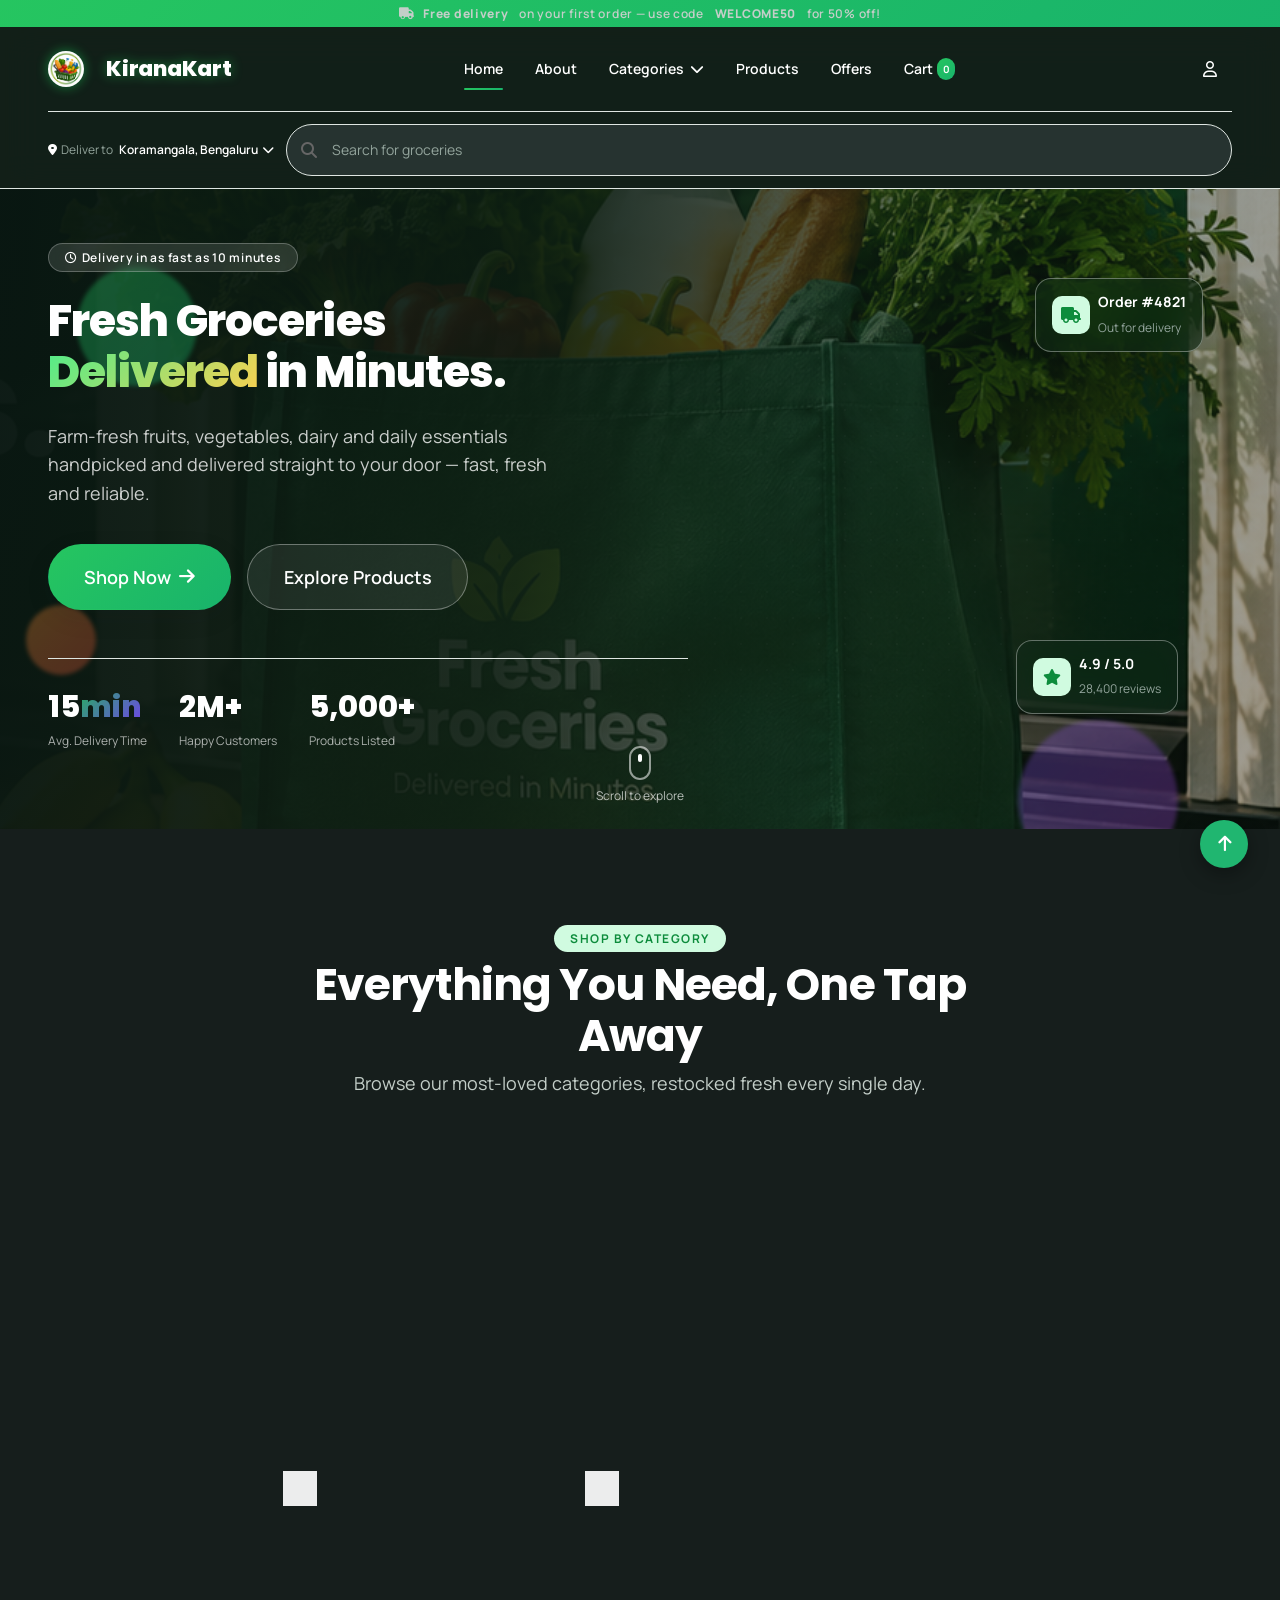
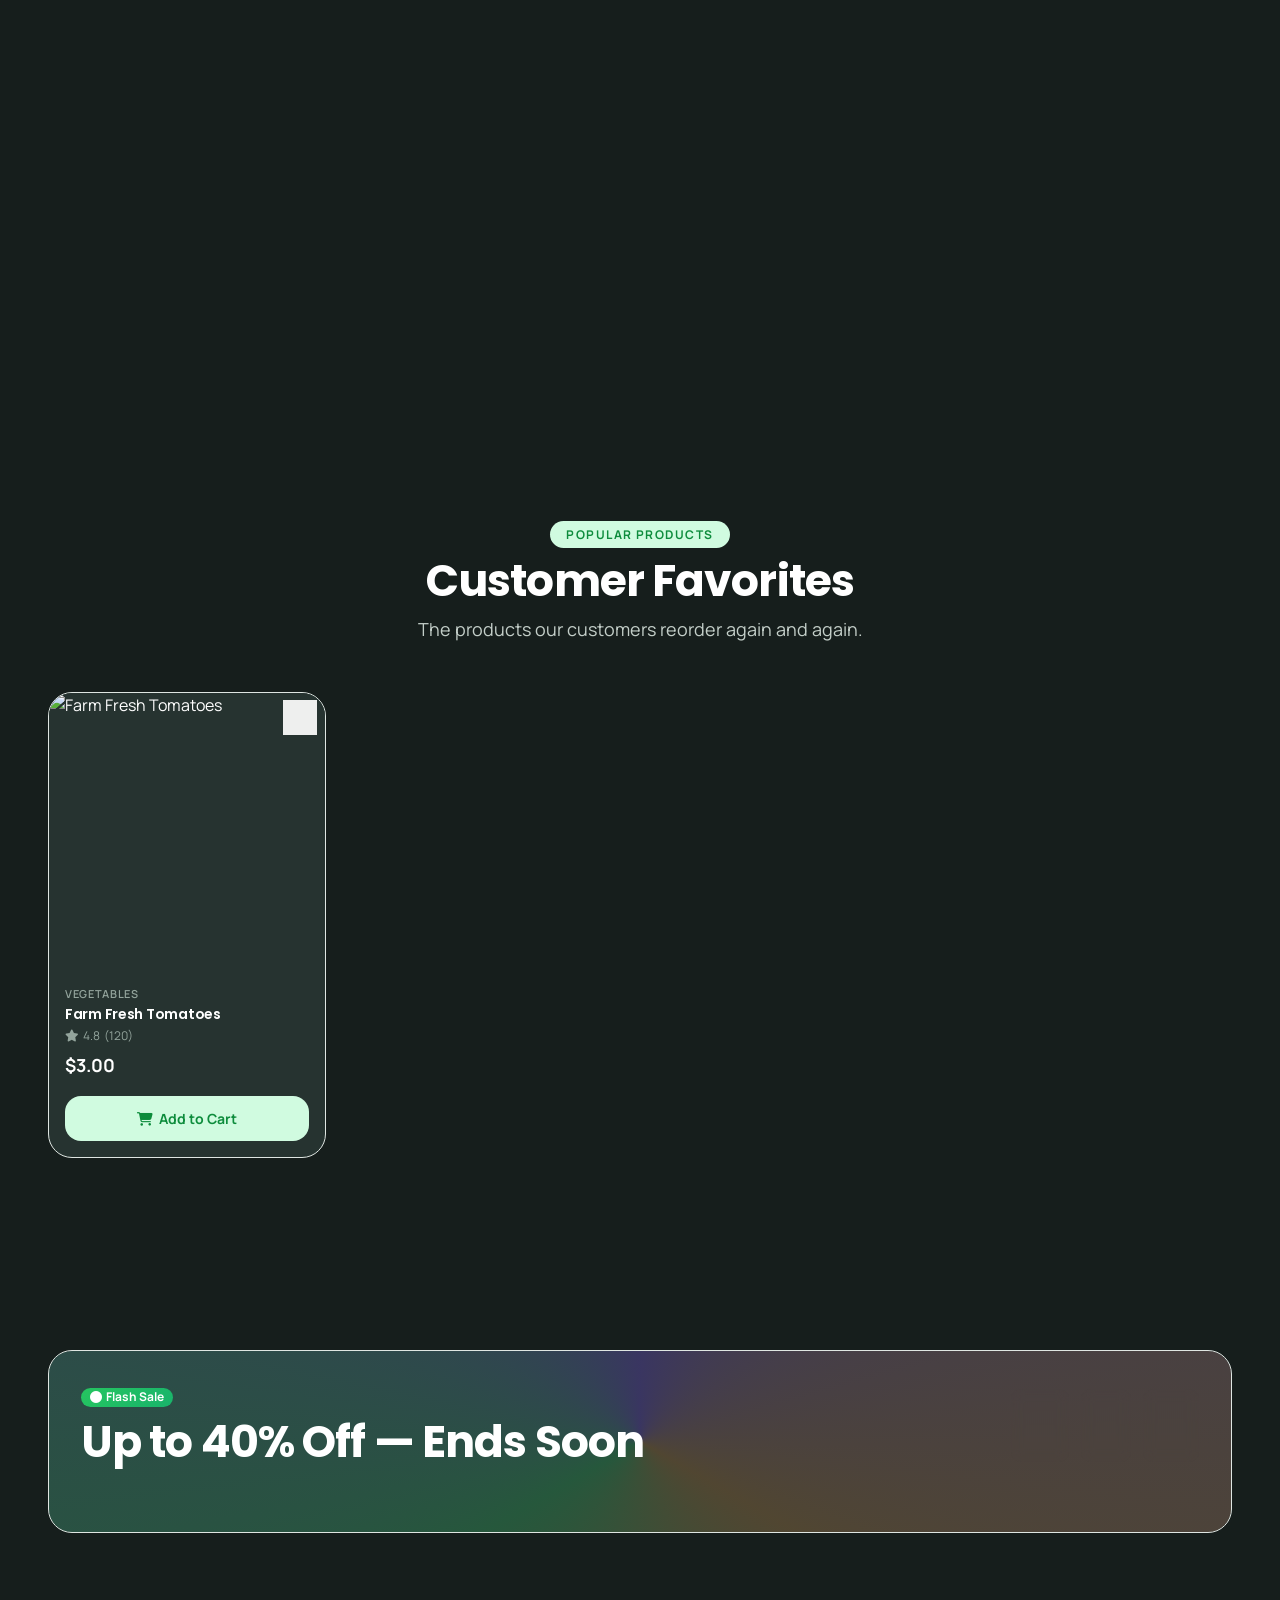
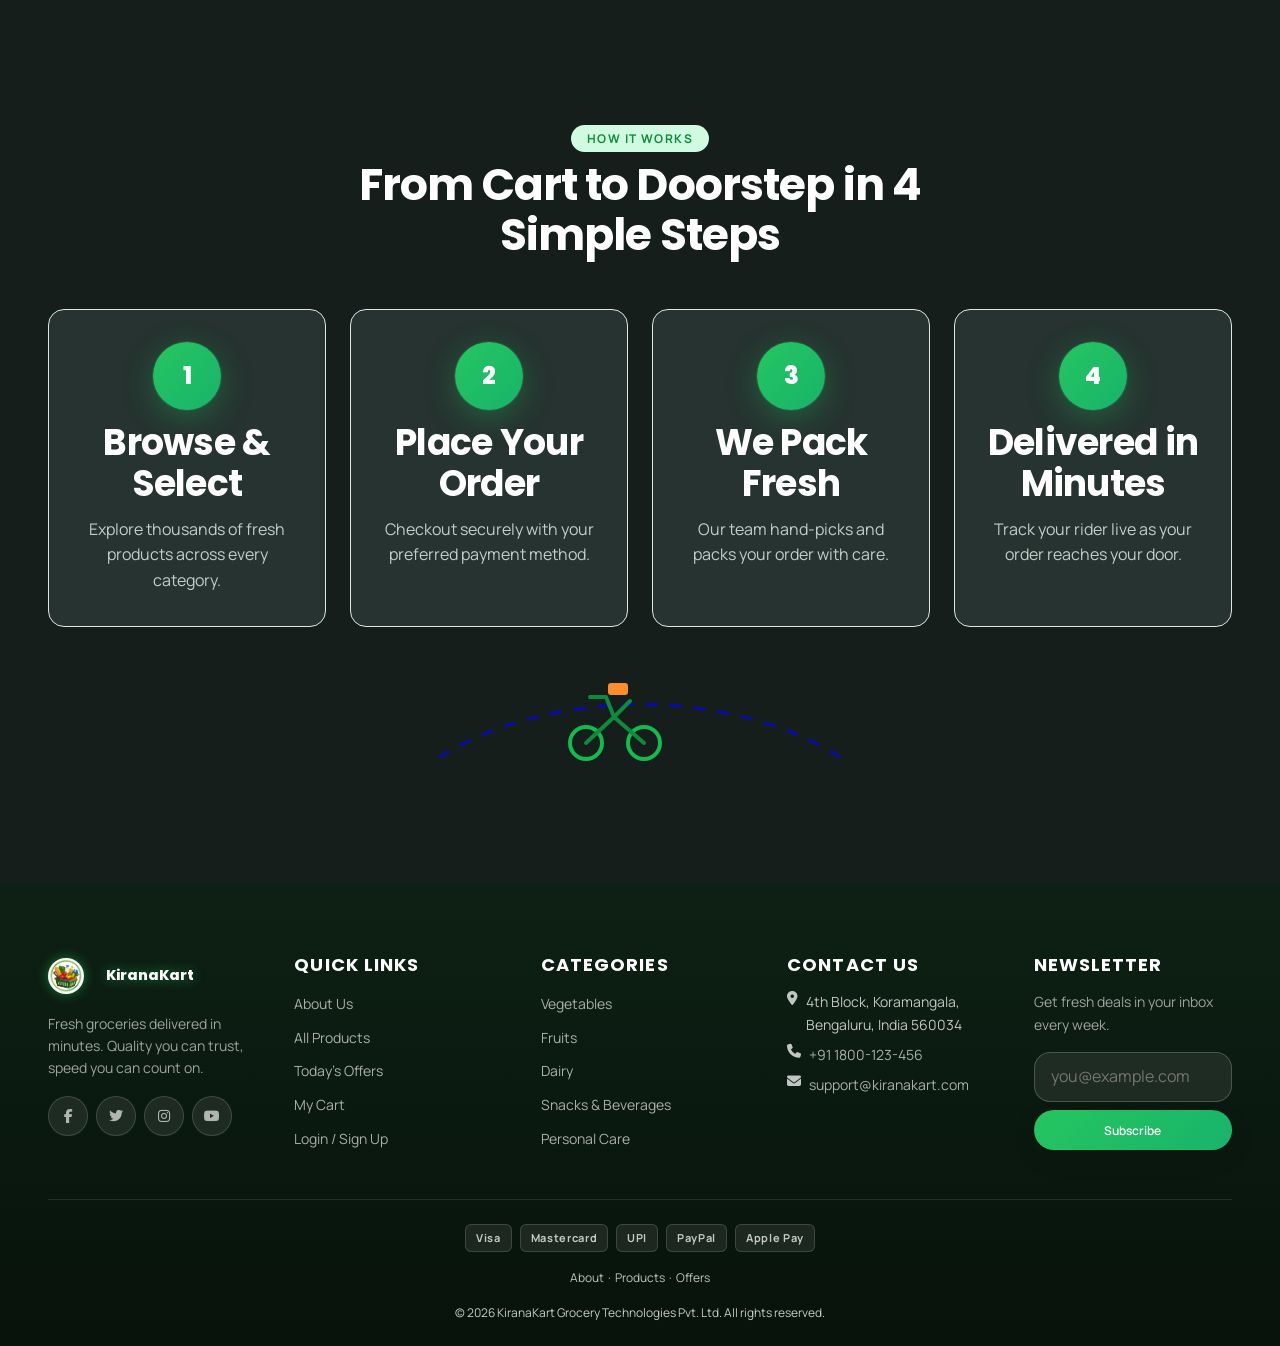
==== commit 7e975e21: "UPDATE" ====
--- a/index.html
+++ b/index.html
@@ -14,6 +14,7 @@
     rel="stylesheet" />
   <link rel="stylesheet" href="https://cdnjs.cloudflare.com/ajax/libs/font-awesome/6.4.0/css/all.min.css" />
   <link rel="stylesheet" href="./css/style.css" />
+  <link rel="stylesheet" href="./css/index.css" />
 </head>
 
 <body>
--- a/css/style.css
+++ b/css/style.css
@@ -1,11 +1,6 @@
-/* My first website styles! */
-
-center {
-  display: block;
-}
-font {
-  font-family: "Comic Sans MS", cursive, sans-serif !important;
-}
+/* =========================================
+   MAIN APPLICATION STYLESHEET
+   ========================================= */
 /* css custom properties */
 /* Custom properties (variables) allow us to reuse colors, fonts, and spacing throughout our CSS easily. */
 :root {
@@ -680,13 +675,7 @@
 }
 */
 
-/* My first website styles! */
-center {
-  display: block;
-}
-font {
-  font-family: "Comic Sans MS", cursive, sans-serif !important;
-}
+
 /* components */
 
 /* buttons */
@@ -1011,10 +1000,11 @@
 }
 
 .logo-name {
-  background: var(--gradient-text);
-  background-clip: text;
-  -webkit-background-clip: text;
-  -webkit-text-fill-color: transparent;
+  color: #ffffff !important;
+  font-weight: var(--fw-extrabold);
+  font-size: 1.35rem;
+  letter-spacing: -0.01em;
+  -webkit-text-fill-color: #ffffff !important;
 }
 
 .menu-toggle {
@@ -1363,8 +1353,9 @@
   font-size: var(--fs-xs);
   font-weight: var(--fw-semibold);
 }
-
-/* hero section */
+/* Page-specific styles are loaded via index.css, about.css, products.css */
+
+
 .hero {
   position: relative;
   overflow: hidden;
@@ -1715,7 +1706,7 @@
   transform: rotate(-8deg) scale(1.08);
 }
 
-.category-card-icon i {
+.category-card-icon svg {
   width: 30px;
   height: 30px;
 }
@@ -1803,7 +1794,7 @@
     transform var(--transition-fast) var(--ease-out-back);
 }
 
-.card-wishlist i {
+.card-wishlist svg {
   width: 17px;
   height: 17px;
 }
@@ -1935,7 +1926,7 @@
   color: var(--text-muted);
 }
 
-.card-rating i {
+.card-rating svg {
   width: 13px;
   height: 13px;
   color: var(--color-warning);
@@ -1997,7 +1988,7 @@
   transform: scale(1.02);
 }
 
-.card-add-btn i {
+.card-add-btn svg {
   width: 16px;
   height: 16px;
 }
@@ -2863,68 +2854,56 @@
 .breadcrumb {
   display: flex;
   align-items: center;
-  gap: var(--space-3xs);
+  gap: var(--space-2xs);
   font-size: var(--fs-xs);
   color: var(--text-muted);
   flex-wrap: wrap;
+  list-style: none;
+  background: transparent;
+  padding: 0;
+  margin: 0;
+}
+
+.breadcrumb a {
+  color: hsla(0, 0%, 100%, 0.65);
+  text-decoration: none;
+  transition: color var(--transition-fast);
 }
 
 .breadcrumb a:hover {
-  color: var(--color-primary-dark);
-}
-
-.breadcrumb li:not(:last-child)::after {
-  content: "/";
-  margin-left: var(--space-3xs);
-  color: var(--border-color-strong);
+  color: var(--color-white);
 }
 
 .breadcrumb li {
-  display: flex;
-  gap: var(--space-3xs);
-}
-
-/* page header banner (used by inner pages) */
-.page-banner {
-  background-image: var(--gradient-hero);
-  background-attachment: fixed;
+  display: inline-flex;
+  align-items: center;
+  background: transparent !important;
+  box-shadow: none !important;
   color: var(--color-white);
-  padding-block: var(--space-xl) var(--space-lg);
-  text-align: center;
-}
-
-.page-banner h1 {
-  color: var(--color-white);
-}
-.page-banner p {
-  color: hsla(0, 0%, 100%, 0.75);
-}
-
-@media (max-width: 1023px) {
-  .page-banner {
-    background-attachment: scroll;
-  }
-}
-
-/* back to top */
+}
+
 .back-to-top {
   position: fixed;
-  right: var(--space-md);
-  bottom: var(--space-md);
+  bottom: 2rem;
+  right: 2rem;
   width: 48px;
   height: 48px;
   border-radius: 50%;
+  background: hsl(152, 70%, 42%);
+  color: var(--color-white);
   display: grid;
   place-items: center;
-  background: var(--gradient-primary);
+  font-size: 1.1rem;
+  box-shadow: 0 6px 20px rgba(0, 0, 0, 0.35);
+  z-index: 999;
+  text-decoration: none;
+  transition: transform var(--transition-base) var(--ease-out-back), background-color var(--transition-fast);
+}
+
+.back-to-top:hover {
+  transform: translateY(-4px) scale(1.08);
+  background: hsl(152, 75%, 48%);
   color: var(--color-white);
-  box-shadow: var(--shadow-lg);
-  z-index: var(--z-toast);
-  transition: transform var(--transition-base) var(--ease-out-back);
-}
-
-.back-to-top:hover {
-  transform: translateY(-4px) scale(1.06);
 }
 
 /* mission / vision split (about page) */
@@ -4076,16 +4055,7 @@
   background: blue;
 }
 
-/* My first website styles! */
-div {
-  /* margin: 10px; */
-}
-center {
-  display: block;
-}
-font {
-  font-family: "Comic Sans MS", cursive, sans-serif !important;
-}
+
 /* responsive breakpoints */
 
 /* 375px+ */
@@ -4316,286 +4286,92 @@
 }
 
 /* ================= 3D CSS CAROUSEL ================= */
-.slider {
-  width: 100%;
+.carousel-3d {
+  position: relative;
   height: 380px;
-  perspective: 1200px;
-  display: flex;
+  display: flex;
+  align-items: center;
   justify-content: center;
-  align-items: center;
+  perspective: 1400px;
+}
+
+.carousel-3d__stage {
   position: relative;
-  margin-block: var(--space-xl);
-}
-
-.slider-stage {
-  width: 280px;
-  height: 320px;
-  position: relative;
+  width: 220px;
+  height: 300px;
   transform-style: preserve-3d;
-  animation: rotate3DCarousel 30s linear infinite;
-}
-
-.slider:hover .slider-stage,
-.slider:focus-within .slider-stage {
+  animation: carouselSpin 24s linear infinite;
+}
+
+.carousel-3d:hover .carousel-3d__stage,
+.carousel-3d:focus-within .carousel-3d__stage {
   animation-play-state: paused;
 }
 
-@keyframes rotate3DCarousel {
-  0% { transform: translateZ(-380px) rotateY(0deg); }
-  100% { transform: translateZ(-380px) rotateY(360deg); }
-}
-
-.slider-card {
+@keyframes carouselSpin {
+  from { transform: rotateY(0deg); }
+  to { transform: rotateY(360deg); }
+}
+
+.carousel-3d__card {
   position: absolute;
-  top: 0;
-  left: 0;
-  width: 100%;
-  height: 100%;
-  background: rgba(255, 255, 255, 0.05);
-  backdrop-filter: blur(12px);
-  -webkit-backdrop-filter: blur(12px);
-  border: 1px solid rgba(255, 255, 255, 0.1);
+  inset: 0;
+  display: flex;
+  justify-content: center;
+  flex-direction: column;
+  align-items: center;
+  text-align: center;
+  gap: var(--space-2xs);
+  padding: var(--space-md);
   border-radius: var(--radius-lg);
-  padding: var(--space-lg) var(--space-md);
-  display: flex;
-  flex-direction: column;
-  align-items: center;
-  text-align: center;
-  backface-visibility: visible;
-  opacity: 0.95;
-  transition: opacity var(--transition-base), box-shadow var(--transition-base);
-  box-shadow: 0 8px 32px rgba(0, 0, 0, 0.3);
-}
-
-.slider-card:hover {
-  opacity: 1;
-  box-shadow: 0 8px 32px rgba(var(--color-primary-rgb), 0.4);
-}
-
-.slider-card .card-content {
-  display: flex;
-  flex-direction: column;
-  align-items: center;
-  justify-content: center;
-  height: 100%;
-  width: 100%;
-}
-
-.slider-card .card-img-wrapper {
-  width: 120px;
-  height: 120px;
-  border-radius: 50%;
+  background: var(--bg-glass-strong);
+  border: 1px solid var(--border-glass);
+  backdrop-filter: blur(var(--glass-blur)) saturate(var(--glass-saturate));
+  box-shadow: var(--shadow-lg);
+  transition: box-shadow var(--transition-base) var(--ease-standard);
+}
+
+.carousel-3d__card:hover {
+  box-shadow: var(--shadow-glow-primary);
+}
+
+/* Each card placed evenly around a 3D ring: rotateY(step) + translateZ(radius) */
+.carousel-3d__card:nth-child(1) { transform: rotateY(0deg) translateZ(300px); background: linear-gradient(160deg, hsla(152,68%,46%,0.22), var(--bg-glass-strong)); }
+.carousel-3d__card:nth-child(2) { transform: rotateY(60deg) translateZ(300px); background: linear-gradient(160deg, hsla(258,90%,66%,0.22), var(--bg-glass-strong)); }
+.carousel-3d__card:nth-child(3) { transform: rotateY(120deg) translateZ(300px); background: linear-gradient(160deg, hsla(28,96%,58%,0.22), var(--bg-glass-strong)); }
+.carousel-3d__card:nth-child(4) { transform: rotateY(180deg) translateZ(300px); background: linear-gradient(160deg, hsla(206,90%,56%,0.22), var(--bg-glass-strong)); }
+.carousel-3d__card:nth-child(5) { transform: rotateY(240deg) translateZ(300px); background: linear-gradient(160deg, hsla(4,86%,58%,0.2), var(--bg-glass-strong)); }
+.carousel-3d__card:nth-child(6) { transform: rotateY(300deg) translateZ(300px); background: linear-gradient(160deg, hsla(42,96%,55%,0.22), var(--bg-glass-strong)); }
+
+.carousel-3d__media {
+  width: 88px;
+  height: 88px;
+  border-radius: var(--radius-md);
+  display: grid;
+  place-items: center;
   background: var(--gradient-primary);
-  display: flex;
-  justify-content: center;
-  align-items: center;
-  margin: 0 auto var(--space-md) auto;
-  box-shadow: 0 10px 20px rgba(var(--color-primary-rgb), 0.4);
-}
-
-.slider-card .card-img-wrapper .icon {
-  width: 65px;
-  height: 65px;
-  color: white;
-  display: block;
-}
-
-/* Position the 8 cards in a 3D circle */
-.slider-card:nth-child(1) { transform: rotateY(0deg) translateZ(380px); }
-.slider-card:nth-child(2) { transform: rotateY(45deg) translateZ(380px); }
-.slider-card:nth-child(3) { transform: rotateY(90deg) translateZ(380px); }
-.slider-card:nth-child(4) { transform: rotateY(135deg) translateZ(380px); }
-.slider-card:nth-child(5) { transform: rotateY(180deg) translateZ(380px); }
-.slider-card:nth-child(6) { transform: rotateY(225deg) translateZ(380px); }
-.slider-card:nth-child(7) { transform: rotateY(270deg) translateZ(380px); }
-.slider-card:nth-child(8) { transform: rotateY(315deg) translateZ(380px); }
-
-.slider-hint {
+  color: var(--color-white);
+  box-shadow: var(--shadow-md);
+}
+
+.carousel-3d__media svg { width: 40px; height: 40px; }
+
+.carousel-3d__name {
+  font-size: var(--fs-md);
+  font-weight: var(--fw-bold);
+  color: var(--text-primary);
+}
+
+.carousel-3d__desc {
+  font-size: var(--fs-xs);
+  color: var(--text-muted);
+}
+
+.carousel-3d__hint {
   text-align: center;
   font-size: var(--fs-xs);
   color: var(--text-muted);
-  margin-top: var(--space-md);
-}
-/* =========================================
-   FEATURED BRANDS
-   ========================================= */
-.brands-grid {
-  display: flex;
-  flex-wrap: wrap;
-  gap: var(--space-md);
-  justify-content: center;
-  margin-top: var(--space-xl);
-}
-.brand-card {
-  background: var(--surface-1);
-  border: 1px solid var(--border-color);
-  padding: var(--space-md) var(--space-xl);
-  border-radius: var(--radius-md);
-  display: flex;
-  align-items: center;
-  gap: var(--space-sm);
-  font-weight: var(--fw-bold);
-  font-size: var(--fs-lg);
-  color: var(--text-secondary);
-  transition: all var(--transition-normal);
-  cursor: pointer;
-}
-.brand-card i {
-  color: var(--color-primary);
-  font-size: 24px;
-}
-.brand-card:hover {
-  transform: translateY(-5px);
-  border-color: var(--color-primary);
-  color: var(--text-primary);
-  box-shadow: var(--shadow-md);
-}
-
-/* =========================================
-   WHY CHOOSE US (FEATURES)
-   ========================================= */
-.features-grid {
-  display: grid;
-  grid-template-columns: repeat(auto-fit, minmax(280px, 1fr));
-  gap: var(--space-lg);
-  margin-top: var(--space-xl);
-}
-.feature-card {
-  background: var(--surface-1);
-  padding: var(--space-xl);
-  border-radius: var(--radius-lg);
-  border: 1px solid var(--border-color);
-  text-align: center;
-  transition: transform var(--transition-normal);
-}
-.feature-card:hover {
-  transform: translateY(-8px);
-  border-color: var(--color-primary-light);
-}
-.feature-icon {
-  width: 70px;
-  height: 70px;
-  background: var(--gradient-primary);
-  border-radius: var(--radius-full);
-  display: flex;
-  align-items: center;
-  justify-content: center;
-  margin: 0 auto var(--space-md);
-  color: var(--color-white);
-  font-size: 28px;
-  box-shadow: 0 10px 20px rgba(10, 168, 62, 0.2);
-}
-.feature-card h3 {
-  margin-bottom: var(--space-xs);
-}
-.feature-card p {
-  font-size: var(--fs-sm);
-  line-height: 1.6;
-}
-
-/* =========================================
-   CUSTOMER REVIEWS
-   ========================================= */
-.reviews-grid {
-  display: grid;
-  grid-template-columns: repeat(auto-fit, minmax(300px, 1fr));
-  gap: var(--space-lg);
-  margin-top: var(--space-lg);
-}
-.review-card {
-  background: var(--surface-1);
-  padding: var(--space-lg);
-  border-radius: var(--radius-lg);
-  border: 1px solid var(--border-color);
-  box-shadow: var(--shadow-sm);
-  display: flex;
-  flex-direction: column;
-  gap: var(--space-md);
-}
-.review-stars i {
-  color: var(--color-warning);
-  font-size: 14px;
-}
-.review-text {
-  font-style: italic;
-  font-size: var(--fs-md);
-  flex-grow: 1;
-}
-.review-author {
-  display: flex;
-  align-items: center;
-  gap: var(--space-sm);
-  margin-top: auto;
-}
-.author-avatar {
-  width: 40px;
-  height: 40px;
-  border-radius: 50%;
-  background: var(--color-primary-light);
-  color: var(--color-primary-dark);
-  display: flex;
-  align-items: center;
-  justify-content: center;
-  font-weight: var(--fw-bold);
-  font-size: 18px;
-}
-.review-author h4 {
-  font-size: var(--fs-sm);
-  margin-bottom: 2px;
-}
-.review-author span {
-  font-size: var(--fs-xs);
-  color: var(--text-muted);
-}
-
-/* =========================================
-   APP DOWNLOAD BANNER
-   ========================================= */
-.app-download-banner {
-  background: var(--gradient-primary);
-  border-radius: var(--radius-xl);
-  padding: var(--space-2xl);
-  display: flex;
-  align-items: center;
-  justify-content: space-between;
-  gap: var(--space-xl);
-  color: var(--color-white);
-  box-shadow: 0 20px 40px rgba(10, 168, 62, 0.2);
-}
-.app-download-content {
-  max-width: 600px;
-}
-.app-download-content h2 {
-  color: var(--color-white);
-  margin-bottom: var(--space-sm);
-  font-size: var(--fs-3xl);
-}
-.app-download-content p {
-  color: rgba(255, 255, 255, 0.9);
-  font-size: var(--fs-lg);
-  margin-bottom: var(--space-lg);
-}
-.app-buttons {
-  display: flex;
-  gap: var(--space-md);
-  flex-wrap: wrap;
-}
-.app-download-icon {
-  font-size: 150px;
-  color: rgba(255, 255, 255, 0.2);
-  transform: rotate(15deg);
-}
-
-@media (max-width: 768px) {
-  .app-download-banner {
-    flex-direction: column;
-    text-align: center;
-    padding: var(--space-xl);
-  }
-  .app-buttons {
-    justify-content: center;
-  }
-  .app-download-icon {
-    display: none;
-  }
-}
+  margin-top: var(--space-sm);
+}
+
+
--- a/css/index.css
+++ b/css/index.css
@@ -0,0 +1,204 @@
+/* =========================================
+   INDEX PAGE STYLES (index.css)
+   ========================================= */
+
+/* Hero Section */
+.hero {
+  position: relative;
+  padding-block: var(--space-xl) var(--space-2xl);
+}
+
+.hero-grid {
+  display: grid;
+  gap: var(--space-xl);
+  align-items: center;
+}
+
+.hero-content {
+  display: flex;
+  flex-direction: column;
+  align-items: flex-start;
+  gap: var(--space-md);
+}
+
+.hero-badge {
+  display: inline-flex;
+  align-items: center;
+  gap: var(--space-2xs);
+  padding: 0.4rem 0.9rem;
+  border-radius: var(--radius-full);
+  background: var(--bg-glass);
+  border: 1px solid var(--border-glass);
+  font-size: var(--fs-xs);
+  font-weight: var(--fw-semibold);
+  color: var(--text-link);
+}
+
+.hero-title {
+  font-family: var(--font-display);
+  font-size: var(--fs-4xl);
+  font-weight: var(--fw-extrabold);
+  line-height: var(--lh-tight);
+}
+
+.hero-description {
+  font-size: var(--fs-md);
+  color: var(--text-secondary);
+  max-width: 48ch;
+}
+
+.hero-actions {
+  display: flex;
+  flex-wrap: wrap;
+  gap: var(--space-sm);
+  margin-top: var(--space-xs);
+}
+
+.hero-stats {
+  display: flex;
+  gap: var(--space-lg);
+  margin-top: var(--space-md);
+  padding-top: var(--space-md);
+  border-top: 1px solid var(--border-color);
+}
+
+.stat-item {
+  display: flex;
+  flex-direction: column;
+}
+
+.stat-value {
+  font-family: var(--font-display);
+  font-size: var(--fs-xl);
+  font-weight: var(--fw-bold);
+  color: var(--text-primary);
+}
+
+.stat-label {
+  font-size: var(--fs-xs);
+  color: var(--text-muted);
+}
+
+/* Category Slider Section */
+.category-slider {
+  display: flex;
+  gap: var(--space-sm);
+  overflow-x: auto;
+  padding-bottom: var(--space-xs);
+  scrollbar-width: none;
+}
+
+.category-slider::-webkit-scrollbar {
+  display: none;
+}
+
+.category-card {
+  flex: 0 0 140px;
+  display: flex;
+  flex-direction: column;
+  align-items: center;
+  gap: var(--space-xs);
+  padding: var(--space-md);
+  background: var(--bg-card);
+  border: 1px solid var(--border-color);
+  border-radius: var(--radius-md);
+  text-decoration: none;
+  color: var(--text-primary);
+  transition: transform var(--transition-base), border-color var(--transition-base);
+}
+
+.category-card:hover {
+  transform: translateY(-4px);
+  border-color: var(--color-primary);
+}
+
+.category-icon {
+  font-size: 1.75rem;
+  color: var(--color-primary);
+}
+
+.category-name {
+  font-size: var(--fs-sm);
+  font-weight: var(--fw-semibold);
+  text-align: center;
+}
+
+/* Flash Sale Section */
+.flash-sale {
+  background: var(--bg-card);
+  border: 1px solid var(--border-color);
+  border-radius: var(--radius-lg);
+  padding: var(--space-lg);
+}
+
+.flash-sale-head {
+  display: flex;
+  flex-wrap: wrap;
+  align-items: center;
+  justify-content: space-between;
+  gap: var(--space-md);
+  margin-bottom: var(--space-lg);
+}
+
+.countdown {
+  display: flex;
+  gap: var(--space-xs);
+}
+
+.countdown-unit {
+  display: flex;
+  flex-direction: column;
+  align-items: center;
+  padding: 0.5rem 0.75rem;
+  background: var(--bg-surface);
+  border-radius: var(--radius-sm);
+  min-width: 50px;
+}
+
+.countdown-number {
+  font-family: var(--font-display);
+  font-size: var(--fs-lg);
+  font-weight: var(--fw-bold);
+  color: var(--color-primary);
+}
+
+.countdown-label {
+  font-size: 0.65rem;
+  color: var(--text-muted);
+  text-transform: uppercase;
+}
+
+/* Process Steps / Delivery Section */
+.process-steps {
+  display: flex;
+  flex-direction: row;
+  flex-wrap: wrap;
+  gap: var(--space-md);
+  justify-content: center;
+  align-items: stretch;
+}
+
+.process-step,
+.step-card {
+  flex: 1 1 220px;
+  display: flex;
+  flex-direction: column;
+  align-items: center;
+  text-align: center;
+  gap: var(--space-xs);
+  padding: var(--space-lg);
+  background: var(--bg-card);
+  border: 1px solid var(--border-color);
+  border-radius: var(--radius-md);
+}
+
+.step-number {
+  width: 40px;
+  height: 40px;
+  border-radius: var(--radius-full);
+  background: var(--color-primary-light);
+  color: var(--color-primary-dark);
+  font-weight: var(--fw-bold);
+  display: grid;
+  place-items: center;
+}
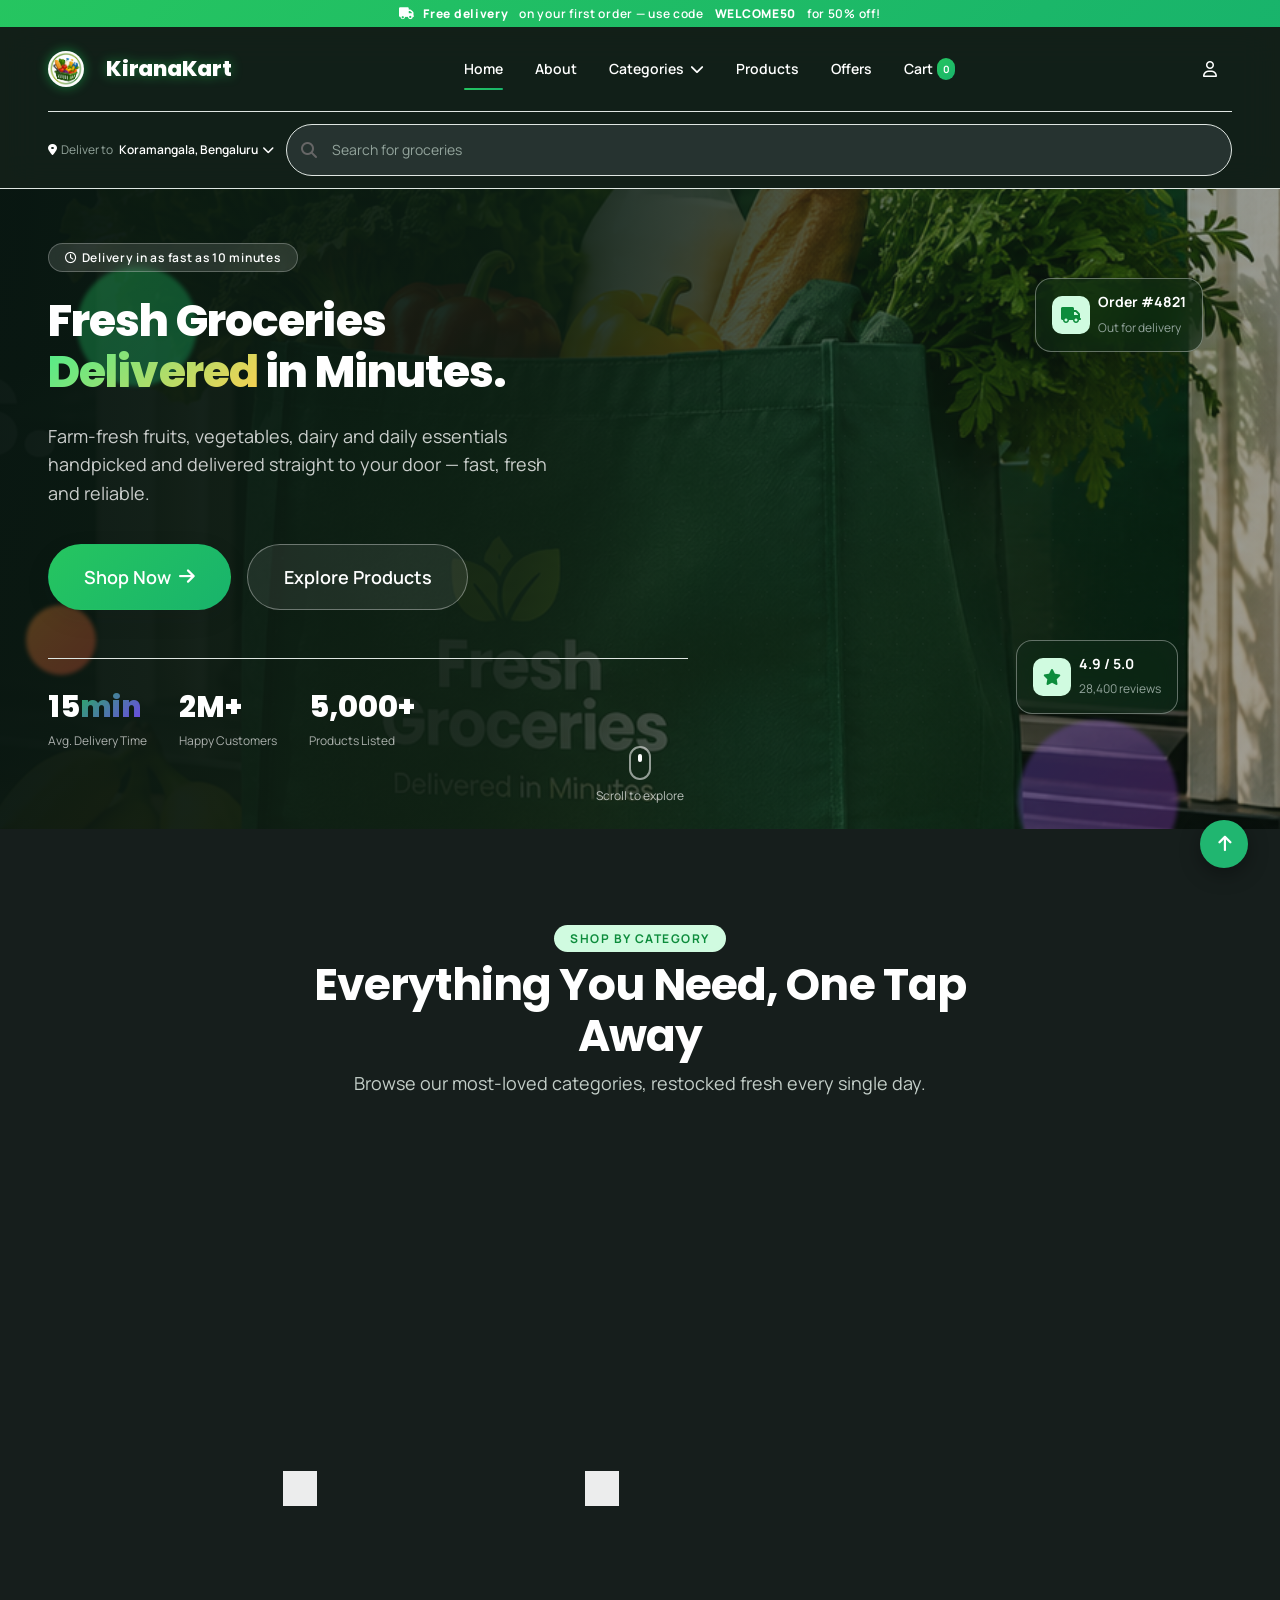
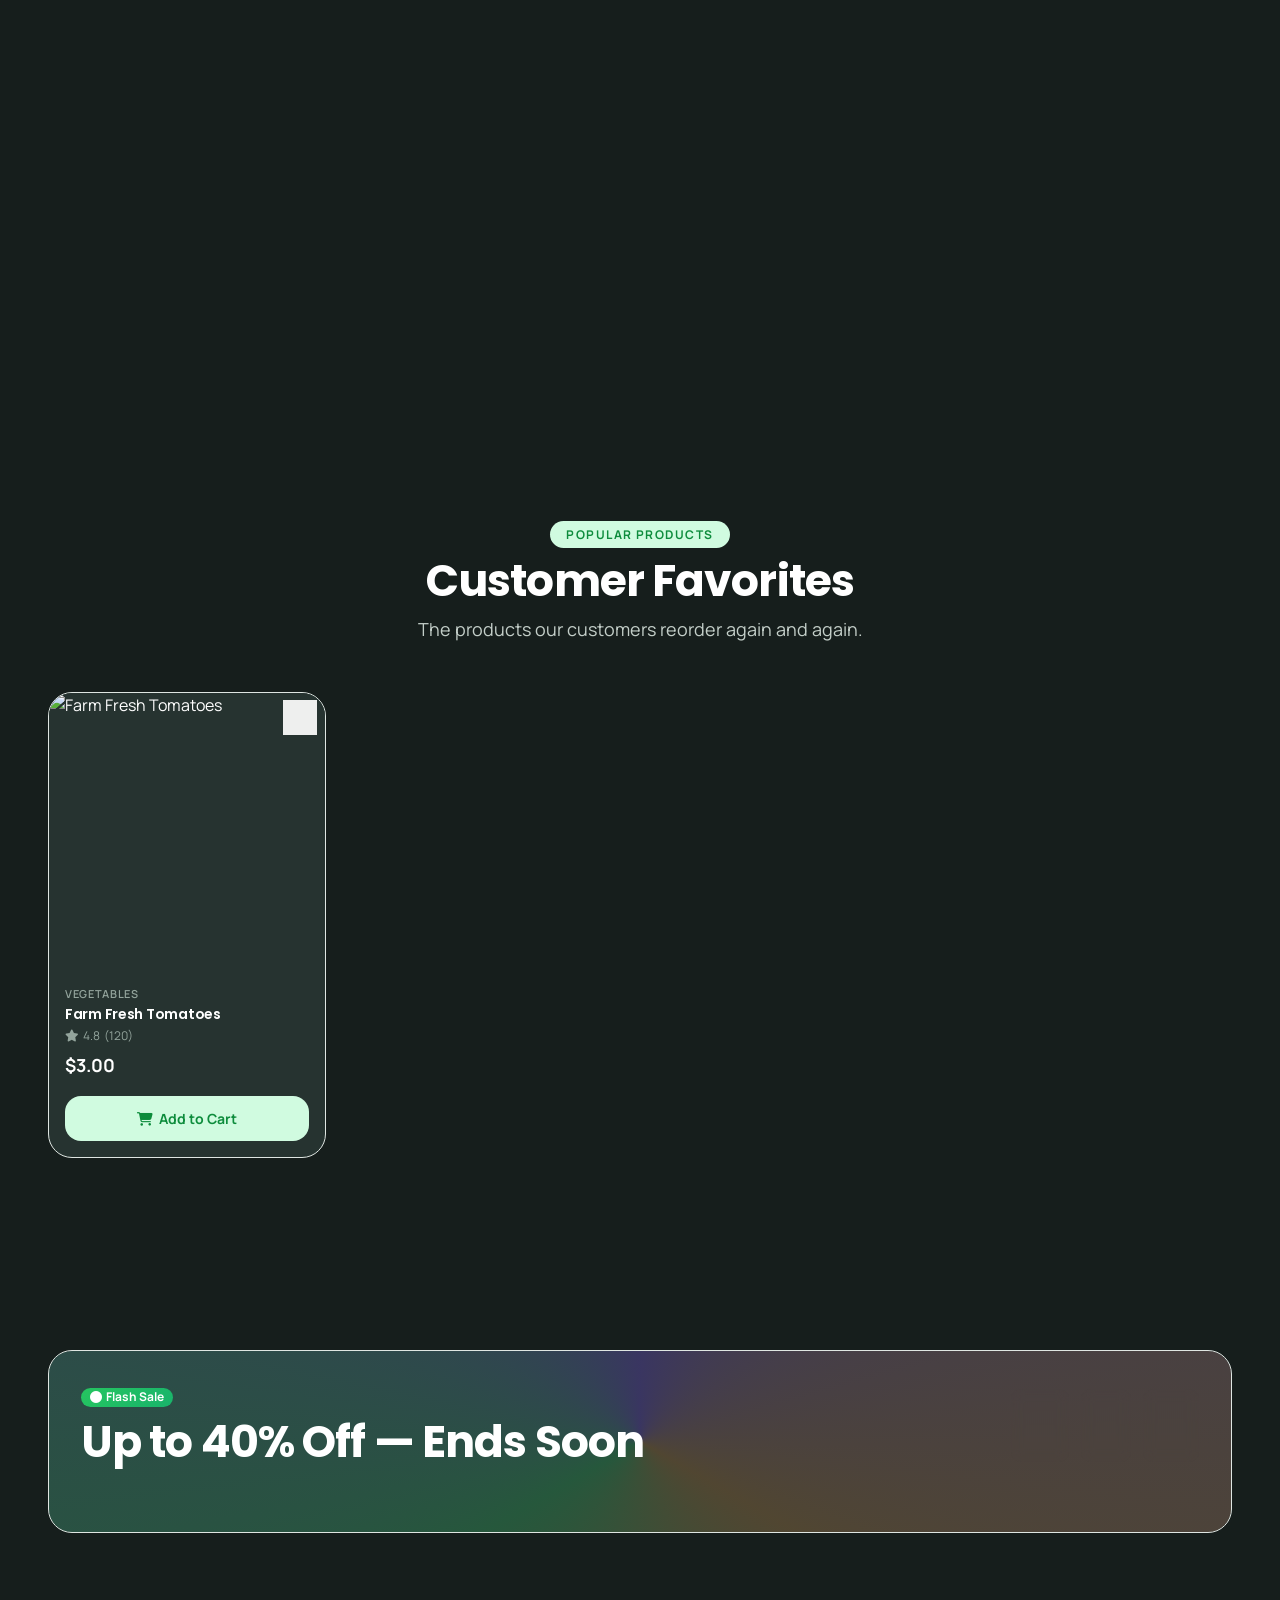
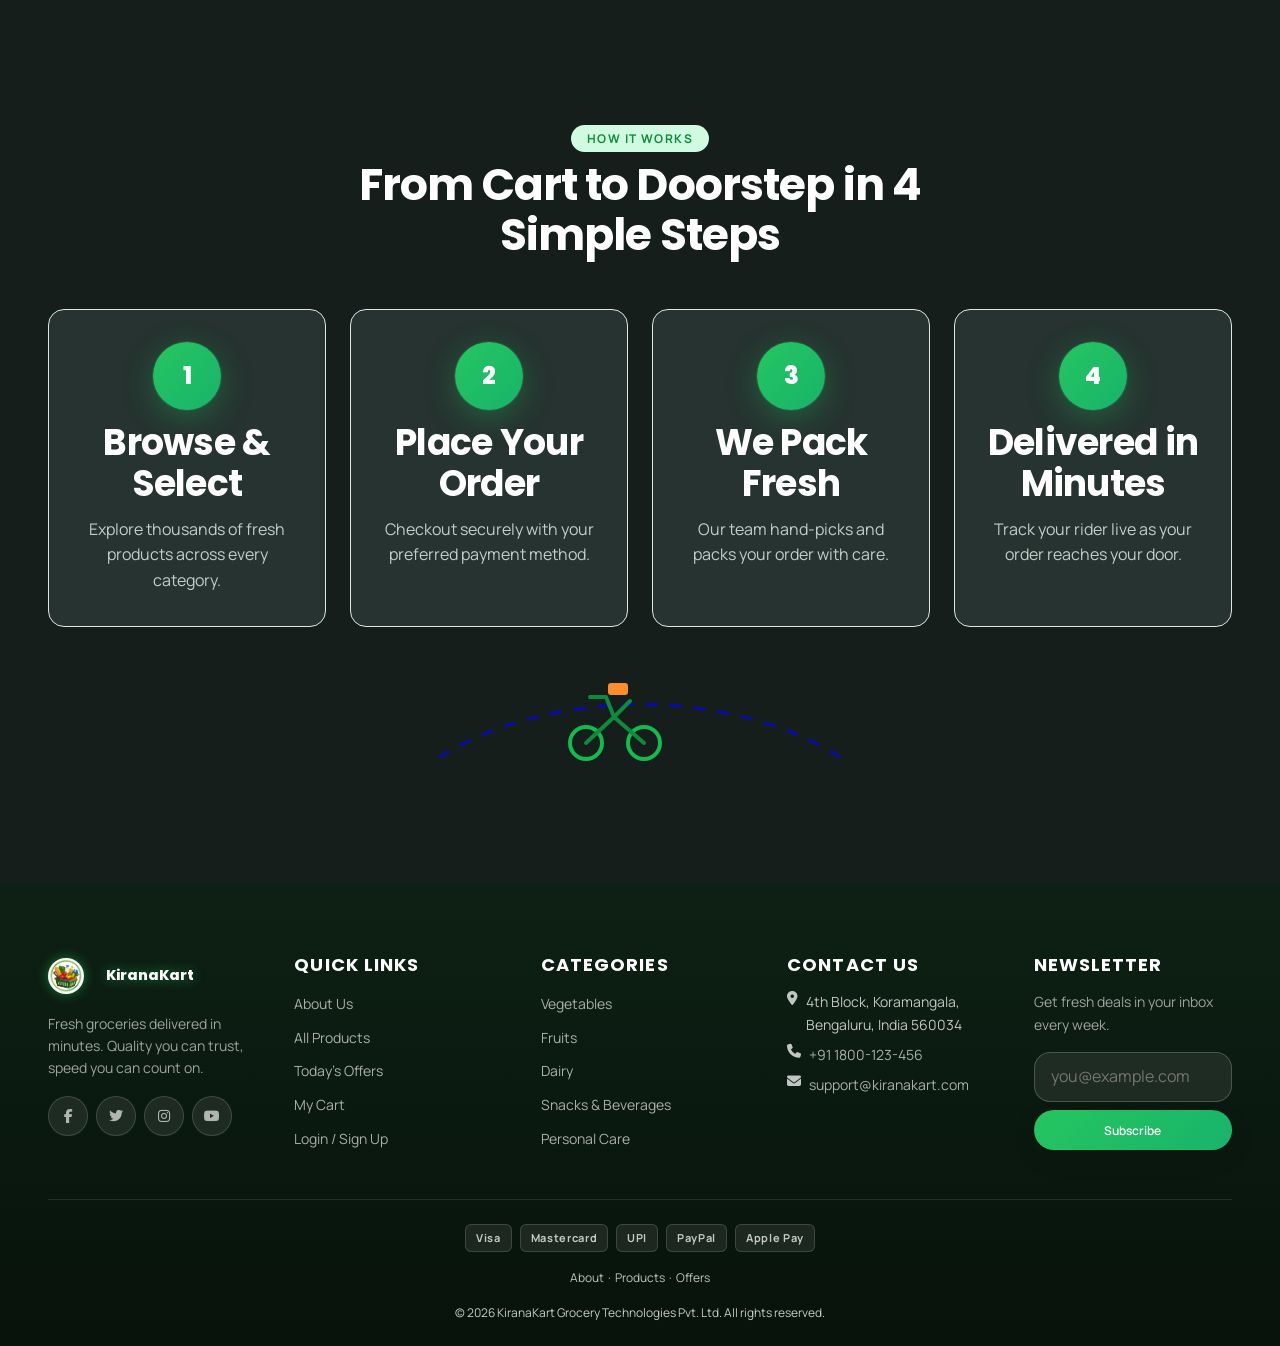
==== commit 8d8d41ad: "UPDATE" ====
--- a/index.html
+++ b/index.html
@@ -22,7 +22,7 @@
   <a href="#main" class="skip-link">Skip to main content</a>
   <!-- ================= TOP BAR ================= -->
   <div class="top-bar">
-    <p class="top-text">
+    <p class="top-text" style="color: white;">
       <i class="fa-solid fa-truck"></i>
       <strong>Free delivery</strong>
       &nbsp;on your first order &mdash; use code&nbsp;
